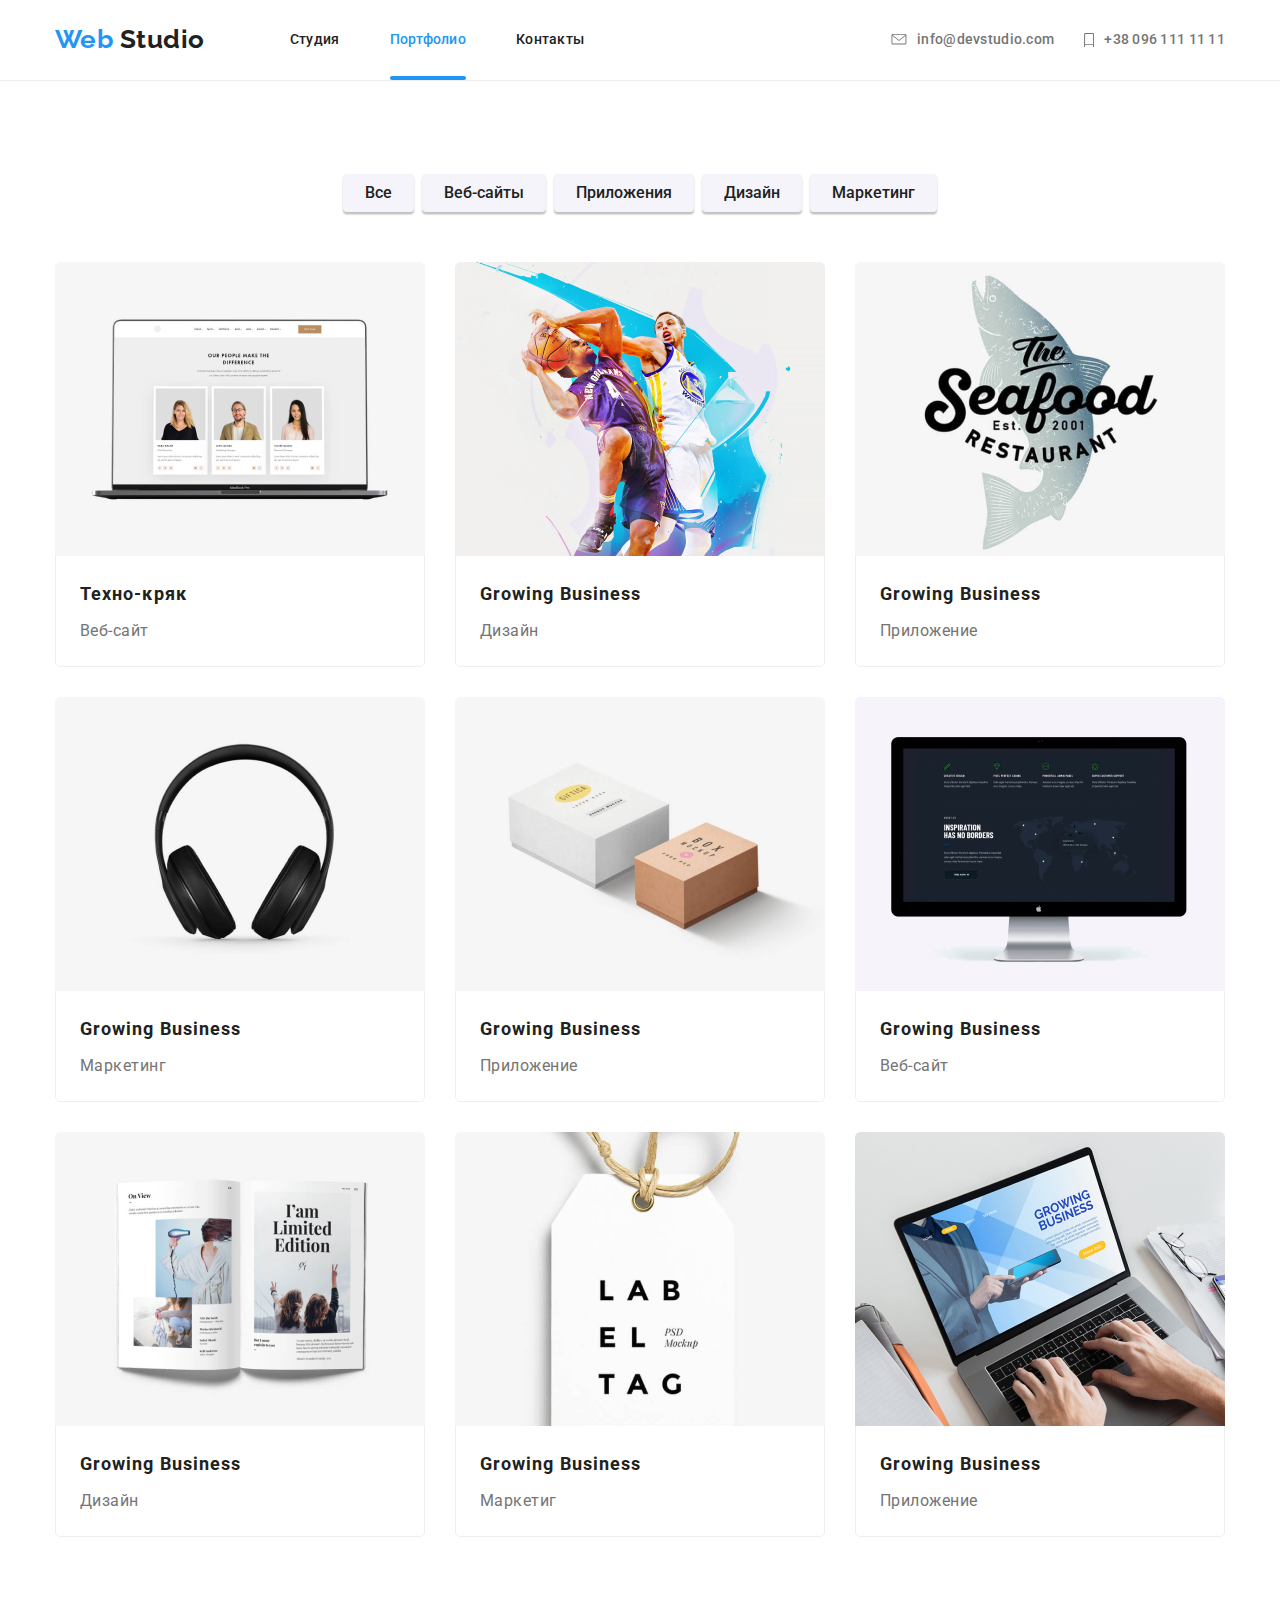
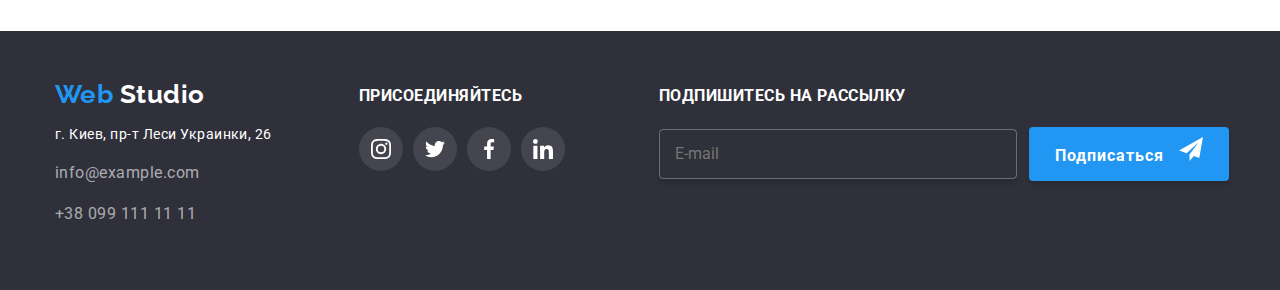
==== portfolio.html @ 9d183823 "добавляет файлы из 07" ====
<!DOCTYPE html>
<html lang="en">
  <head>
    <meta charset="UTF-8" />
    <meta name="viewport" content="width=device-width, initial-scale=1.0" />
    <title>Портфолио</title>
    <link
      href="https://fonts.googleapis.com/css2?family=Raleway:wght@700&family=Roboto:wght@400;500;700;900&display=swap"
      rel="stylesheet"
    />
    <link
      rel="stylesheet"
      href="https://cdnjs.cloudflare.com/ajax/libs/modern-normalize/0.6.0/modern-normalize.min.css"
    />
    <link rel="stylesheet" href="./css/main.min.css" />
  </head>

  <body>
    <!--шапка сайта-->
    <header class="page-header">
      <div class="header-container container">
        <nav class="nav-container">
          <a href="./index.html" lang="en" class="nav__logo link"
            >Web<span class="nav__studio"> Studio</span></a
          >
          <ul class="site-nav list">
            <li class="item">
              <a href="./index.html" class="link">Студия</a>
            </li>
            <li class="item">
              <a href="./portfolio.html" class="link current">Портфолио</a>
            </li>
            <li class="item"><a href="" class="link">Контакты</a></li>
          </ul>
        </nav>

        <address class="contact-info">
          <ul class="contacts-header list">
            <li class="item">
              <a
                href="mailto:info@devstudio.com"
                class="contacts-header__link link"
              >
                <svg class="icon-envelope">
                  <use href="./images/symbol-defs-2.svg#icon-envelope"></use>
                </svg>
                info@devstudio.com</a
              >
            </li>
            <li class="phone-item item">
              <a href="tel:+380961111111" class="contacts-header__link link">
                <svg class="icon-phone">
                  <use href="./images/symbol-defs-2.svg#icon-phone"></use>
                </svg>
                +38 096 111 11 11</a
              >
            </li>
          </ul>
        </address>
      </div>
    </header>

    <main>
      <section class="portfolio-section section">
        <!--Фильтр, не ссылкиб набор радиокнопок,для нас кнопки-->
        <div class="filter-container container">
          <ul class="filter list">
            <li class="item">
              <button type="button" class="filter__button">Все</button>
            </li>
            <li class="item">
              <button type="button" class="filter__button">Веб-сайты</button>
            </li>
            <li class="item">
              <button type="button" class="filter__button">Приложения</button>
            </li>
            <li class="item">
              <button type="button" class="filter__button">Дизайн</button>
            </li>
            <li class="item">
              <button type="button" class="filter__button">Маркетинг</button>
            </li>
          </ul>
        </div>

        <!--Наши работы, ховер переходы и анимации, абсолютное позиционирование-->
        <div class="galery-section section">
          <h1 class="visually-hidden">Наши работы</h1>
          <ul class="galery container list">
            <li class="examples item">
              <a href="" class="examples__link examples__link link">
                <div class="examples__header">
                  <img
                    src="./images/portfolio-images/portfolio-1.jpg"
                    alt="Техно-кряк"
                    width="370"
                    height="294"
                  />
                  <div class="overlay">
                    <p class="examples-description">
                      Технокряк это современная площадка распространения
                      коронавируса. Компании используют эту платформу для
                      цифрового шпионажа и атак на защищённые сервера
                      конкурентов.
                    </p>
                  </div>
                </div>
                <div class="card-bottom">
                  <h2 class="examples-name">Техно-кряк</h2>
                  <p class="examples-sort">Веб-сайт</p>
                </div>
              </a>
            </li>
            <li class="examples item">
              <a href="" class="examples__link link">
                <div class="examples__header">
                  <img
                    src="./images/portfolio-images/portfolio-2.jpg"
                    alt="Техно-кряк"
                    width="370"
                    height="294"
                  />
                  <div class="overlay">
                    <p class="examples-description">
                      Технокряк это современная площадка распространения
                      коронавируса. Компании используют эту платформу для
                      цифрового шпионажа и атак на защищённые сервера
                      конкурентов.
                    </p>
                  </div>
                </div>

                <div class="card-bottom">
                  <h2 class="examples-name">Growing Business</h2>
                  <p class="examples-sort">Дизайн</p>
                </div>
              </a>
            </li>
            <li class="examples item">
              <a href="" class="examples__link link">
                <div class="examples__header">
                  <img
                    src="./images/portfolio-images/portfolio-3.jpg"
                    alt="Техно-кряк"
                    width="370"
                    height="294"
                  />
                  <div class="overlay">
                    <p class="examples-description">
                      Технокряк это современная площадка распространения
                      коронавируса. Компании используют эту платформу для
                      цифрового шпионажа и атак на защищённые сервера
                      конкурентов.
                    </p>
                  </div>
                </div>

                <div class="card-bottom">
                  <h2 class="examples-name">Growing Business</h2>
                  <p class="examples-sort">Приложение</p>
                </div>
              </a>
            </li>
            <li class="examples item">
              <a href="" class="examples__link link">
                <div class="examples__header">
                  <img
                    src="./images/portfolio-images/portfolio-4.jpg"
                    alt="Техно-кряк"
                    width="370"
                    height="294"
                  />
                  <div class="overlay">
                    <p class="examples-description">
                      Технокряк это современная площадка распространения
                      коронавируса. Компании используют эту платформу для
                      цифрового шпионажа и атак на защищённые сервера
                      конкурентов.
                    </p>
                  </div>
                </div>

                <div class="card-bottom">
                  <h2 class="examples-name">Growing Business</h2>
                  <p class="examples-sort">Маркетинг</p>
                </div>
              </a>
            </li>
            <li class="examples item">
              <a href="" class="examples__link link">
                <div class="examples__header">
                  <img
                    src="./images/portfolio-images/portfolio-5.jpg"
                    alt="Техно-кряк"
                    width="370"
                    height="294"
                  />
                  <div class="overlay">
                    <p class="examples-description">
                      Технокряк это современная площадка распространения
                      коронавируса. Компании используют эту платформу для
                      цифрового шпионажа и атак на защищённые сервера
                      конкурентов.
                    </p>
                  </div>
                </div>

                <div class="card-bottom">
                  <h2 class="examples-name">Growing Business</h2>
                  <p class="examples-sort">Приложение</p>
                </div>
              </a>
            </li>
            <li class="examples item">
              <a href="" class="examples__link link">
                <div class="examples__header">
                  <img
                    src="./images/portfolio-images/portfolio-6.jpg"
                    alt="Техно-кряк"
                    width="370"
                    height="294"
                  />
                  <div class="overlay">
                    <p class="examples-description">
                      Технокряк это современная площадка распространения
                      коронавируса. Компании используют эту платформу для
                      цифрового шпионажа и атак на защищённые сервера
                      конкурентов.
                    </p>
                  </div>
                </div>

                <div class="card-bottom">
                  <h2 class="examples-name">Growing Business</h2>
                  <p class="examples-sort">Веб-сайт</p>
                </div>
              </a>
            </li>
            <li class="examples item">
              <a href="" class="examples__link link">
                <div class="examples__header">
                  <img
                    src="./images/portfolio-images/portfolio-7.jpg"
                    alt="Техно-кряк"
                    width="370"
                    height="294"
                  />
                  <div class="overlay">
                    <p class="examples-description">
                      Технокряк это современная площадка распространения
                      коронавируса. Компании используют эту платформу для
                      цифрового шпионажа и атак на защищённые сервера
                      конкурентов.
                    </p>
                  </div>
                </div>

                <div class="card-bottom">
                  <h2 class="examples-name">Growing Business</h2>
                  <p class="examples-sort">Дизайн</p>
                </div>
              </a>
            </li>
            <li class="examples item">
              <a href="" class="examples__link link">
                <div class="examples__header">
                  <img
                    src="./images/portfolio-images/portfolio-8.jpg"
                    alt="Техно-кряк"
                    width="370"
                    height="294"
                  />
                  <div class="overlay">
                    <p class="examples-description">
                      Технокряк это современная площадка распространения
                      коронавируса. Компании используют эту платформу для
                      цифрового шпионажа и атак на защищённые сервера
                      конкурентов.
                    </p>
                  </div>
                </div>

                <div class="card-bottom">
                  <h2 class="examples-name">Growing Business</h2>
                  <p class="examples-sort">Маркетиг</p>
                </div>
              </a>
            </li>
            <li class="examples item">
              <a href="" class="examples__link link">
                <div class="examples__header">
                  <img
                    src="./images/portfolio-images/portfolio-9.jpg"
                    alt="Техно-кряк"
                    width="370"
                    height="294"
                  />
                  <div class="overlay">
                    <p class="examples-description">
                      Технокряк это современная площадка распространения
                      коронавируса. Компании используют эту платформу для
                      цифрового шпионажа и атак на защищённые сервера
                      конкурентов.
                    </p>
                  </div>
                </div>

                <div class="card-bottom">
                  <h2 class="examples-name">Growing Business</h2>
                  <p class="examples-sort">Приложение</p>
                </div>
              </a>
            </li>
          </ul>
        </div>
      </section>
    </main>

    <footer class="footer-section section">
      <div class="footer-container container">
        <div class="footer-contacts">
          <a href="./index.html" lang="en" class="footer__logo link"
            >Web<span class="nav__studio--white"> Studio</span></a
          >
          <address class="contacts">
            <a
              href="https://www.google.com/maps/place/%D0%B1%D1%83%D0%BB.+%D0%9B%D0%B5%D1%81%D0%B8+%D0%A3%D0%BA%D1%80%D0%B0%D0%B8%D0%BD%D0%BA%D0%B8,+26,+%D0%9A%D0%B8%D0%B5%D0%B2,+02000/@50.4265807,30.5361971,17z/data=!3m1!4b1!4m5!3m4!1s0x40d4cf0e033ecbe9:0x57a4dffefec77da0!8m2!3d50.4265807!4d30.5383858"
              target="_blank"
              class="googlemaps link"
              >г. Киев, пр-т Леси Украинки, 26</a
            ><br />
            <a href="mailto:info@example.com" class="contacts__email link"
              >info@example.com</a
            ><br />
            <a href="tel:+380991111111" class="contacts__info link"
              >+38 099 111 11 11</a
            >
          </address>
        </div>
        <div class="join-container">
          <b class="join-text upper"> Присоединяйтесь</b>
          <ul class="social-media list">
            <li class="social-media__item">
              <a
                href=""
                aria-label="Ссылка на Instagram"
                class="social-media__link--dark link"
              >
                <svg class="social-media__logo social-media__logo--inverse">
                  <use href="./images/symbol-defs-2.svg#icon-instagram"></use>
                </svg>
              </a>
            </li>
            <li class="social-media__item">
              <a
                href=""
                aria-label="Ссылка на Twitter"
                class="social-media__link--dark link"
              >
                <svg class="social-media__logo social-media__logo--inverse">
                  <use href="./images/symbol-defs-2.svg#icon-twitter"></use>
                </svg>
              </a>
            </li>
            <li class="social-media__item">
              <a
                href=""
                aria-label="Ссылка на Facebook"
                class="social-media__link--dark link"
              >
                <svg class="social-media__logo social-media__logo--inverse">
                  <use href="./images/symbol-defs-2.svg#icon-facebook"></use>
                </svg>
              </a>
            </li>
            <li class="social-media__item">
              <a
                href=""
                aria-label="Ссылка на LinkedIn"
                class="social-media__link--dark link"
              >
                <svg class="social-media__logo social-media__logo--inverse">
                  <use href="./images/symbol-defs-2.svg#icon-linkedin"></use>
                </svg>
              </a>
            </li>
          </ul>
        </div>

        <form class="subscribe">
          <b class="subscribe__title upper">
            Подпишитесь на рассылку
          </b>
          <div class="subscribe__container">
            <label class="subscribe__label">
              <input
                type="email"
                name="mail"
                class="footer__input"
                placeholder="E-mail"
              />
            </label>
            <button type="submit" class="button">
              Подписаться
              <svg class="subscribe__icon">
                <use href="./images/symbol-defs-2.svg#icon-subscribe"></use>
              </svg>
            </button>
          </div>
        </form>
      </div>
    </footer>
  </body>
</html>
---- css/main.min.css ----
.list{margin-top:0;margin-right:0;margin-bottom:0;margin-left:0;padding:0;list-style:none}h1,h2,h3,h4,h5,h6,p{margin:0}.visually-hidden{position:absolute;width:1px;height:1px;margin:-1px;padding:0;overflow:hidden;border:0;clip:rect(0 0 0 0)}body{font-family:Roboto, sans-serif;color:#757575;background-color:#fff;letter-spacing:0.03em}html{-webkit-box-sizing:border-box;box-sizing:border-box}*,*::before,*::after{-webkit-box-sizing:inherit;box-sizing:inherit}.section{padding-top:94px;padding-bottom:94px}.container{display:-webkit-box;display:-ms-flexbox;display:flex;max-width:1200px;margin-left:auto;margin-right:auto;padding-left:15px;padding-right:15px}.link{text-decoration:none;color:#757575;fill:currentColor;-webkit-transition-duration:250ms;transition-duration:250ms;-webkit-transition-timing-function:cubic-bezier(0.4, 0, 0.2, 1);transition-timing-function:cubic-bezier(0.4, 0, 0.2, 1)}.link:hover,.link:focus{color:#2196f3}address{font-style:normal}.item{list-style:none}.title{font-weight:700;font-size:36px;line-height:1.17;text-align:center}img{display:block;width:100%;height:auto}h1,h2,h3,h4,h5,h6{color:#212121}.upper{text-transform:uppercase}.centered{text-align:center}.button{display:inline-block;text-align:center;width:200px;padding-top:10px;padding-right:auto;padding-bottom:10px;padding-left:auto;font-weight:700;font-size:16px;line-height:1.88;color:#fff;background-color:#2196f3;letter-spacing:0.06em;-webkit-box-shadow:0px 4px 4px rgba(0,0,0,0.15);box-shadow:0px 4px 4px rgba(0,0,0,0.15);border-radius:4px;border:none;cursor:pointer}.header-container{display:-webkit-box;display:-ms-flexbox;display:flex;-webkit-box-align:center;-ms-flex-align:center;align-items:center;-webkit-box-pack:center;-ms-flex-pack:center;justify-content:center}.nav-container{display:-webkit-box;display:-ms-flexbox;display:flex;-webkit-box-align:center;-ms-flex-align:center;align-items:center;-webkit-box-pack:center;-ms-flex-pack:center;justify-content:center}.site-nav{display:-webkit-box;display:-ms-flexbox;display:flex;-webkit-box-align:center;-ms-flex-align:center;align-items:center;-webkit-box-pack:center;-ms-flex-pack:center;justify-content:center}.site-nav .item+.item{margin-left:50px}.site-nav .link{display:block;padding-top:32px;padding-bottom:32px;font-weight:500;font-size:14px;line-height:1.14;letter-spacing:0.02em;color:#212121}.site-nav .link:hover,.site-nav .link:focus{color:#2196f3}.site-nav .link.current{color:#2196f3;position:relative}.site-nav .link.current::after{content:'';display:block;width:100%;height:4px;position:absolute;bottom:0;left:0;background-color:#2196f3;border-radius:2px}.contact-info{margin-left:auto;font-weight:500;font-size:14px;line-height:1.14;letter-spacing:0.02em;color:#757575}.contacts-header{display:-webkit-box;display:-ms-flexbox;display:flex}.contacts-header__link{display:-webkit-box;display:-ms-flexbox;display:flex;-webkit-box-align:center;-ms-flex-align:center;align-items:center;-webkit-box-pack:center;-ms-flex-pack:center;justify-content:center;color:#757575;fill:#757575;cursor:pointer}.contacts-header__link:hover,.contacts-header__link:focus{color:#2196f3;fill:#2196f3}.contacts-header .item+.item{margin-left:30px}.icon-envelope{margin-right:10px;fill:inherit;width:16px;height:11.2px}.icon-phone{margin-right:10px;fill:inherit;width:10px;height:14.94px}.nav__logo,.footer__logo{white-space:nowrap;margin-right:85px;color:#2196f3;font-family:Raleway, sans-serif;font-weight:700;font-size:26px;line-height:1.2}.footer__logo{display:block;margin-bottom:10px}.nav__studio{color:#212121}.nav__studio--white{color:#fff}.hero{position:relative;max-width:1600px;min-height:600px;margin-left:auto;margin-right:auto;text-align:center;padding-top:200px;background-size:cover;background-repeat:no-repeat;background-color:#2f303a;background-image:-webkit-gradient(linear, left top, right top, from(rgba(47,48,58,0.8)), to(rgba(47,48,58,0.8))),url("../images/index-images/header-image.jpg");background-image:linear-gradient(to right, rgba(47,48,58,0.8), rgba(47,48,58,0.8)),url("../images/index-images/header-image.jpg")}.hero-title{margin-bottom:30px;font-weight:900;font-size:44px;line-height:1.36;color:#fff;letter-spacing:0.06em}.hero .button{width:200px;height:50px;font-weight:700;font-size:16px;line-height:1.88;color:#fff;background-color:#2196f3;letter-spacing:0.06em;border:none;-webkit-box-shadow:0px 4px 4px rgba(0,0,0,0.15);box-shadow:0px 4px 4px rgba(0,0,0,0.15);border-radius:4px;cursor:pointer}.advantages{display:-webkit-box;display:-ms-flexbox;display:flex;margin-left:auto;margin-right:auto}.advantages .link{display:block;margin-bottom:30px}.advantages__title{margin-bottom:10px;font-weight:700;font-size:16px;line-height:1.88;letter-spacing:0.06em}.advantages__text{padding:0;margin:0;font-size:14px;line-height:2}.advantages__item{display:block;padding:0;max-width:270px}.advantages__item+.advantages__item{margin-left:30px}.advantages__rectangle{display:inline-block;padding:25px 100px;width:270px;height:120px;background:#f5f4fa;border-radius:4px}.advantages__rectangle .icon{width:70px;height:70px}.what-we-do{border-top:1px solid #ececec}.what-we-do-container{display:block}.what-we-do-container .title{margin-bottom:50px}.applications{display:-webkit-box;display:-ms-flexbox;display:flex}.applications .item+.item{margin-left:30px}.applications-type{padding-top:27px;padding-bottom:27px;width:100%;height:70px;position:absolute;bottom:0;left:0;font-size:14px;font-weight:700;line-height:1.14;text-align:center;color:#fff;background-color:rgba(47,48,58,0.8);border-radius:0px 0px 4px 4px}.applications-image{display:block;border-radius:none}.applications-card{position:relative}.applications-card.link{display:block}.team-section{background:#f5f4fa}.our-team-container{display:block}.our-team-container .title{margin-bottom:50px}.members{display:-webkit-box;display:-ms-flexbox;display:flex}.members-card{display:block;max-width:270px;padding-bottom:24px;background-color:#fff;-webkit-box-shadow:0px 2px 1px rgba(0,0,0,0.2),0px 1px 1px rgba(0,0,0,0.14),0px 1px 3px rgba(0,0,0,0.12);box-shadow:0px 2px 1px rgba(0,0,0,0.2),0px 1px 1px rgba(0,0,0,0.14),0px 1px 3px rgba(0,0,0,0.12);border-radius:4px}.members-card+.members-card{margin-left:30px}.members-picture{display:block;margin-bottom:30px}.members-name,.members-profession{font-size:16px;line-height:1.19}.members-name{font-weight:500;margin-bottom:10px}.members-profession{margin-top:0;margin-bottom:16px}.social-media{display:-webkit-box;display:-ms-flexbox;display:flex;-webkit-box-align:center;-ms-flex-align:center;align-items:center;-webkit-box-pack:center;-ms-flex-pack:center;justify-content:center;padding:0;margin:0}.social-media__item+.social-media__item{margin-left:10px}.social-media__link--light,.social-media__link--dark{display:block;width:44px;height:44px;padding:12px;border-radius:50%;fill:currentColor;cursor:pointer}.social-media__link--light:hover,.social-media__link--dark:hover,.social-media__link--light:focus,.social-media__link--dark:focus{fill:#fff;background-color:#2196f3}.social-media__link--light{fill:#afb1b8;background-color:#fff}.social-media__link--dark{fill:#fff;background-color:rgba(255,255,255,0.1)}.social-media__logo{fill:inherit;width:20px;height:20px}.social-media__logo--inverse{fill:inherit}.social-media__icon+.social-media__icon{margin-left:10px}.our-clients-container{display:block}.our-clients-title{text-align:center;margin-bottom:50px}.clients__list{display:-webkit-box;display:-ms-flexbox;display:flex;-webkit-box-align:center;-ms-flex-align:center;align-items:center;-webkit-box-pack:center;-ms-flex-pack:center;justify-content:center;cursor:pointer}.clients__link{display:-webkit-box;display:-ms-flexbox;display:flex;-webkit-box-align:center;-ms-flex-align:center;align-items:center;-webkit-box-pack:center;-ms-flex-pack:center;justify-content:center;width:170px;height:90px;border:1px solid #afb1b8;-webkit-box-sizing:border-box;box-sizing:border-box;border-radius:4px;fill:#afb1b8}.clients__link:hover{border:1px solid #2196f3;fill:#2196f3}.clients__item+.clients__item{margin-left:30px}.clients__logo{fill:inherit}.backdrop{position:fixed;display:-webkit-box;display:-ms-flexbox;display:flex;-webkit-box-align:center;-ms-flex-align:center;align-items:center;-webkit-box-pack:center;-ms-flex-pack:center;justify-content:center;top:0;left:0;width:100%;height:100%;background-color:rgba(0,0,0,0.2);-webkit-transition-duration:250ms;transition-duration:250ms;-webkit-transition-timing-function:cubic-bezier(0.4, 0, 0.2, 1);transition-timing-function:cubic-bezier(0.4, 0, 0.2, 1)}.backdrop.is-hidden{visibility:hidden;opacity:0;pointer-events:none}.form{position:absolute;display:block;padding:40px;width:528px;height:581px;visibility:visible;opacity:1;text-align:center;background-color:#fff}.form__title{display:block;max-width:100%;font-weight:700;font-size:20px;line-height:1.15;color:#212121;margin-bottom:30px}.form__field{display:-webkit-box;display:-ms-flexbox;display:flex;-webkit-box-align:center;-ms-flex-align:center;align-items:center;-webkit-box-pack:center;-ms-flex-pack:center;justify-content:center;position:relative;margin-right:auto;margin-left:auto;margin-bottom:28px;width:100%}.form__input{display:block;width:100%;height:40px;padding-left:42px;border:1px solid rgba(33,33,33,0.2);-webkit-box-sizing:border-box;box-sizing:border-box;border-radius:4px}.form__input:focus{border:1px solid #2196f3;outline:none}.form__icon{display:block;position:absolute;top:50%;left:18px;-webkit-transform:translateY(-50%);transform:translateY(-50%);width:18px;height:18px}.form__input:focus+.form__icon{fill:#2196f3}.form__label{display:block;position:absolute;height:16px;top:50%;-webkit-transform:translateY(-50%);transform:translateY(-50%);left:42px;-webkit-transition-duration:250ms;transition-duration:250ms;-webkit-transition-timing-function:cubic-bezier(0.4, 0, 0.2, 1);transition-timing-function:cubic-bezier(0.4, 0, 0.2, 1);line-height:1.14}.form__input:focus ~ .form__label,.form__input:not(:placeholder-shown) ~ .form__label{-webkit-transform:translateX(-24px) translateY(-250%);transform:translateX(-24px) translateY(-250%);color:#2196f3}.comment-textarea{position:relative;display:block;width:100%;padding:12px 16px;border:1px solid rgba(33,33,33,0.2);-webkit-box-sizing:border-box;box-sizing:border-box;border-radius:4px;resize:none}.comment-textarea:focus{border:1px solid #2196f3;outline:none}.comment__label{position:absolute;top:12px;left:16px}.comment-textarea:focus ~ .comment__label,.comment-textarea:not(:placeholder-shown) ~ .comment__label{-webkit-transform:translateY(-200%);transform:translateY(-200%);color:#2196f3}.policy-label{display:-webkit-box;display:-ms-flexbox;display:flex;-webkit-box-align:center;-ms-flex-align:center;align-items:center;-webkit-box-pack:center;-ms-flex-pack:center;justify-content:center;font-size:14px;line-height:2}.policy-checkbox{-webkit-appearance:none;-moz-appearance:none;appearance:none;position:absolute}.checkbox__icon{display:inline-block;width:15px;height:15px;margin-right:8px;border:1px solid #212121;background-color:#fff;background-position:center;background-repeat:no-repeat;background-size:auto;-webkit-transition-duration:250ms;transition-duration:250ms;-webkit-transition-timing-function:cubic-bezier(0.4, 0, 0.2, 1);transition-timing-function:cubic-bezier(0.4, 0, 0.2, 1)}.policy-checkbox:checked+.checkbox__icon{border-color:#2196f3;background-color:#2196f3;background-origin:border-box;background-size:contain;background-image:url(../images/index-images/check-1.svg)}.conditions-link{color:#2196f3}.form__close{display:block;position:absolute;background-image:url(../images/index-images/modal-close-opt.svg);background-repeat:no-repeat;background-position:center;background-color:#fff;border:none;-webkit-box-shadow:0px 2px 1px rgba(0,0,0,0.2),0px 1px 1px rgba(0,0,0,0.14),0px 1px 3px rgba(0,0,0,0.12);box-shadow:0px 2px 1px rgba(0,0,0,0.2),0px 1px 1px rgba(0,0,0,0.14),0px 1px 3px rgba(0,0,0,0.12);width:30px;height:30px;top:8px;right:8px;cursor:pointer;border-radius:50%}.portfolio-section{padding-top:93px;padding-bottom:0;border-top:1px solid #ececec}.filter-container{margin-bottom:50px}.filter{display:-webkit-box;display:-ms-flexbox;display:flex;margin-left:auto;margin-right:auto}.filter .item+.item{margin-left:8px}.filter__button{display:block;padding:6px 22px;font-weight:500;font-size:16px;line-height:1.63;color:#212121;background-color:#f5f4fa;-webkit-box-shadow:0px 2px 2px rgba(0,0,0,0.12),0px 1px 2px rgba(0,0,0,0.08),0px 3px 1px rgba(0,0,0,0.1);box-shadow:0px 2px 2px rgba(0,0,0,0.12),0px 1px 2px rgba(0,0,0,0.08),0px 3px 1px rgba(0,0,0,0.1);border-radius:4px;border:none;-webkit-transition-duration:250ms;transition-duration:250ms;-webkit-transition-timing-function:cubic-bezier(0.4, 0, 0.2, 1);transition-timing-function:cubic-bezier(0.4, 0, 0.2, 1);cursor:pointer}.filter__button:hover,.filter__button:focus{color:#fff;background-color:#2196f3}.galery-section{padding-top:0}.galery{-ms-flex-wrap:wrap;flex-wrap:wrap}.examples{display:block;width:calc(100%-60px / 3);margin-right:30px;margin-bottom:30px;overflow:hidden;-webkit-box-sizing:border-box;box-sizing:border-box;border-radius:5px}.examples__header{display:block;position:relative;overflow:hidden;width:370px;height:294px}.examples:nth-child(3n){margin-right:0}.examples:nth-last-child(-n+3){margin-bottom:0}.examples-name{margin-bottom:4px;font-weight:700;font-size:18px;line-height:2;letter-spacing:0.06em}.examples-sort{margin:0;font-size:16px;line-height:1.88;-webkit-transition-duration:0;transition-duration:0}.examples-description{font-size:18px;line-height:1.56;margin:0;color:#fff}.examples__link{display:block}.examples__link:hover{color:currentColor}.card-bottom{padding:20px 24px;margin:0;border-bottom:1px solid #eeeeee;border-right:1px solid #eeeeee;border-left:1px solid #eeeeee;border-bottom-right-radius:5px;border-bottom-left-radius:5px}.overlay{display:inline-block;content:'';position:absolute;opacity:0;width:100%;height:100%;top:0;right:0;-webkit-transition:-webkit-transform 250ms cubic-bezier(0.4, 0, 0.2, 1);transition:-webkit-transform 250ms cubic-bezier(0.4, 0, 0.2, 1);transition:transform 250ms cubic-bezier(0.4, 0, 0.2, 1);transition:transform 250ms cubic-bezier(0.4, 0, 0.2, 1), -webkit-transform 250ms cubic-bezier(0.4, 0, 0.2, 1);-webkit-transform:translateY(100%);transform:translateY(100%);padding:63px 24px;background-color:rgba(33,150,243,0.9)}.examples:hover .overlay{opacity:1;-webkit-transform:translateY(0);transform:translateY(0)}.footer-section{display:block;padding-top:0;padding-bottom:60px;margin-left:0;margin-right:0;color:#fff;background:#2f303a;padding-top:56px}.footer-container{display:-webkit-box;display:-ms-flexbox;display:flex;-webkit-box-pack:justify;-ms-flex-pack:justify;justify-content:space-between}.footer-contacts{margin-top:-8px;margin-right:69px}.googlemaps{display:inline-block;margin-bottom:9px;font-size:14px;line-height:2;color:#fff}.contacts__email{display:inline-block;font-weight:400;line-height:2;color:rgba(255,255,255,0.6);margin-bottom:9px}.contacts__info{display:inline-block;font-weight:400;line-height:2;color:rgba(255,255,255,0.6)}.contacts__email{margin-bottom:9px}.join-container{margin-right:94px}.join-text{display:block;margin-bottom:21px}.subscribe{max-width:570px}.subscribe__container{display:-webkit-box;display:-ms-flexbox;display:flex;-webkit-box-align:center;-ms-flex-align:center;align-items:center}.subscribe__title{display:block;margin-bottom:21px}.subscribe__label{display:inline-block;margin-right:12px}.subscribe__icon{margin-left:10px;fill:#fff;width:24px;height:24px}.footer__input{width:358px;height:50px;border:1px solid rgba(255,255,255,0.3);-webkit-box-sizing:border-box;box-sizing:border-box;-webkit-box-shadow:0px 4px 4px rgba(0,0,0,0.15);box-shadow:0px 4px 4px rgba(0,0,0,0.15);border-radius:4px;padding:15px;background-color:inherit}.footer__input:focus{outline:none;color:#fff}
/*# sourceMappingURL=main.min.css.map */
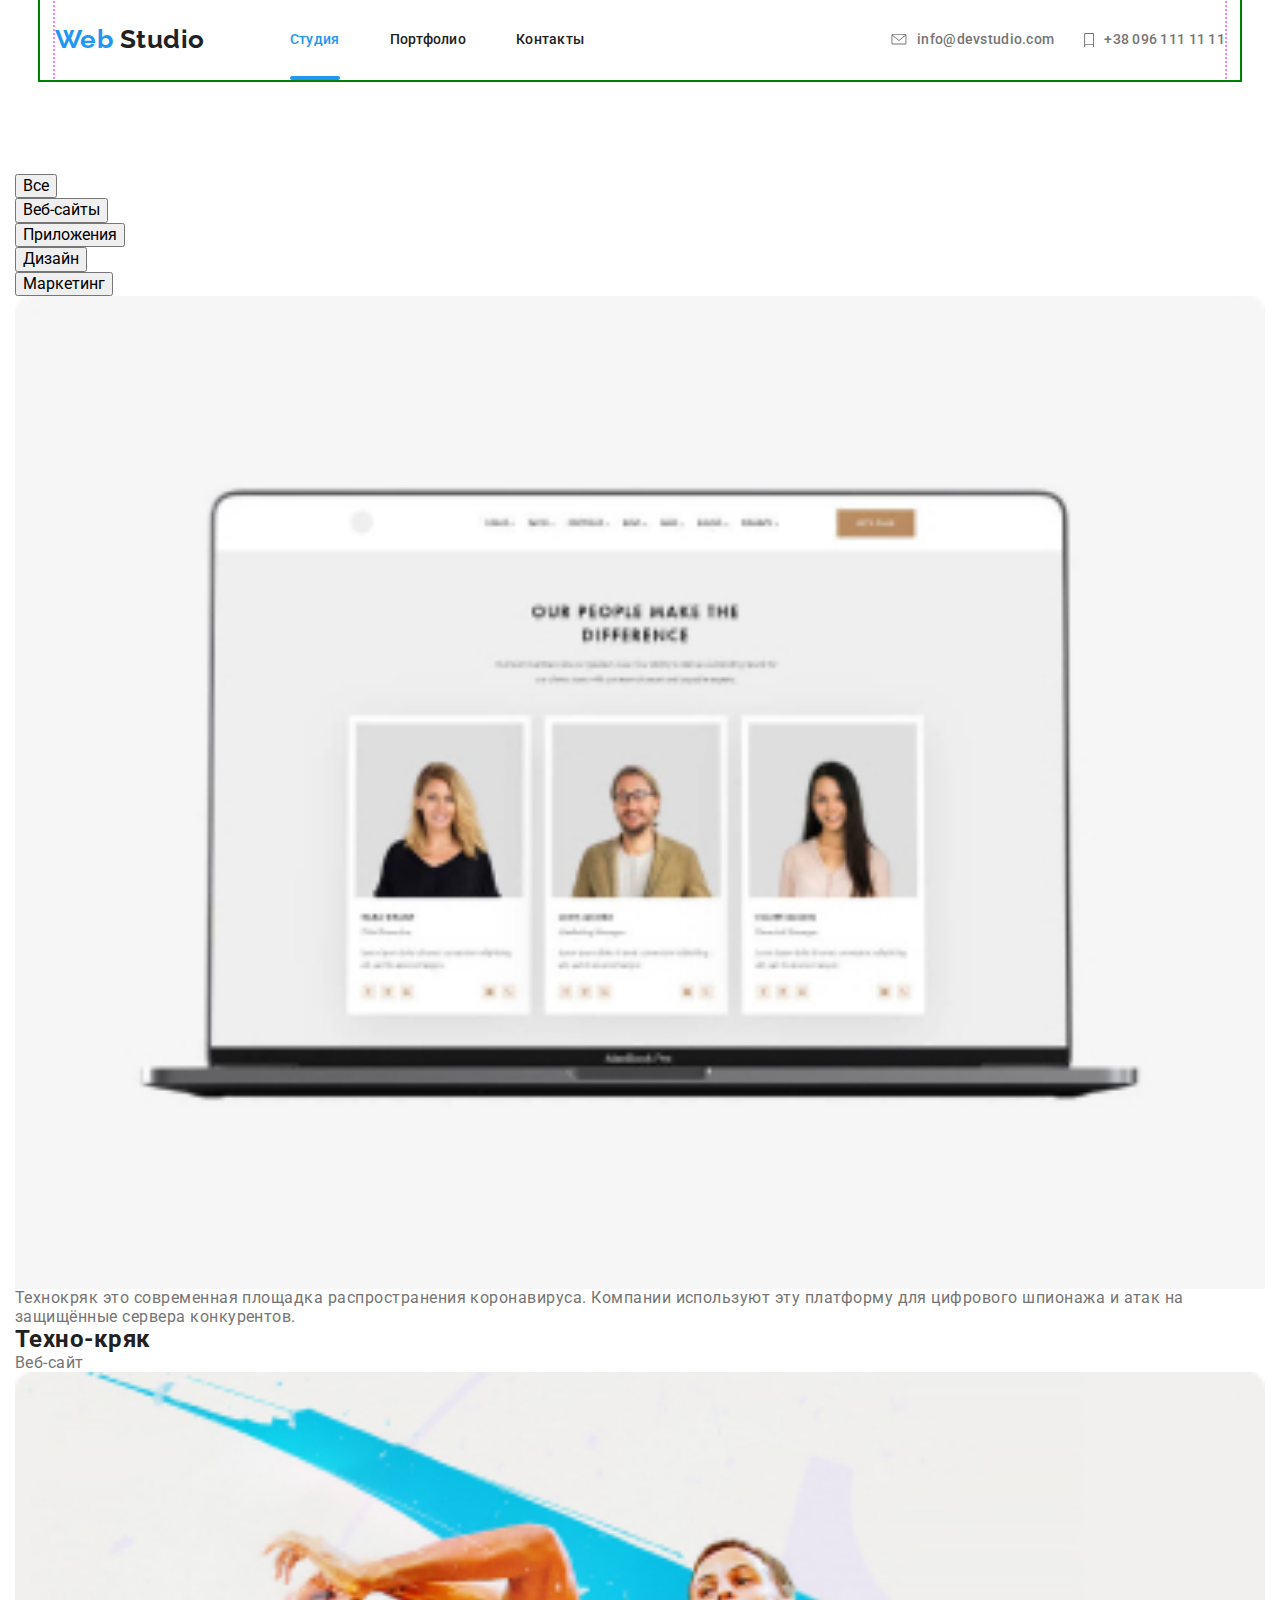
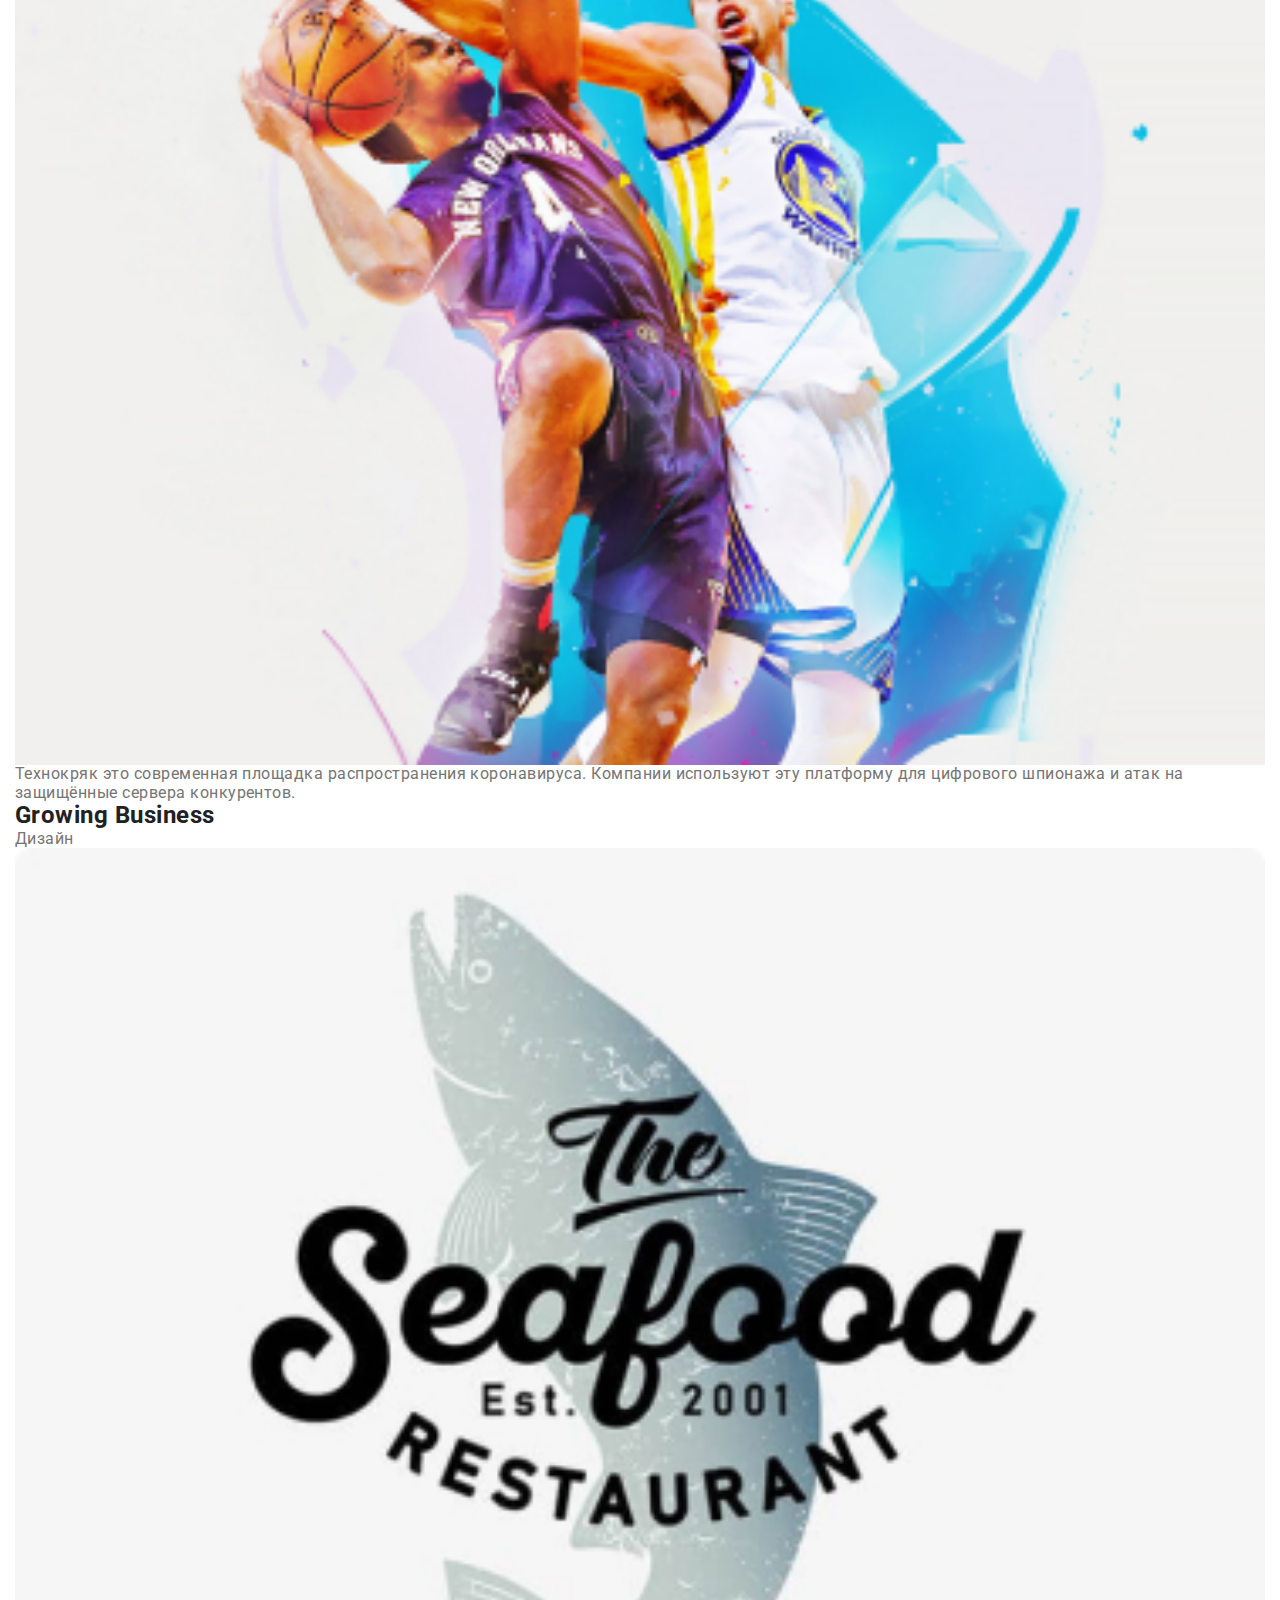
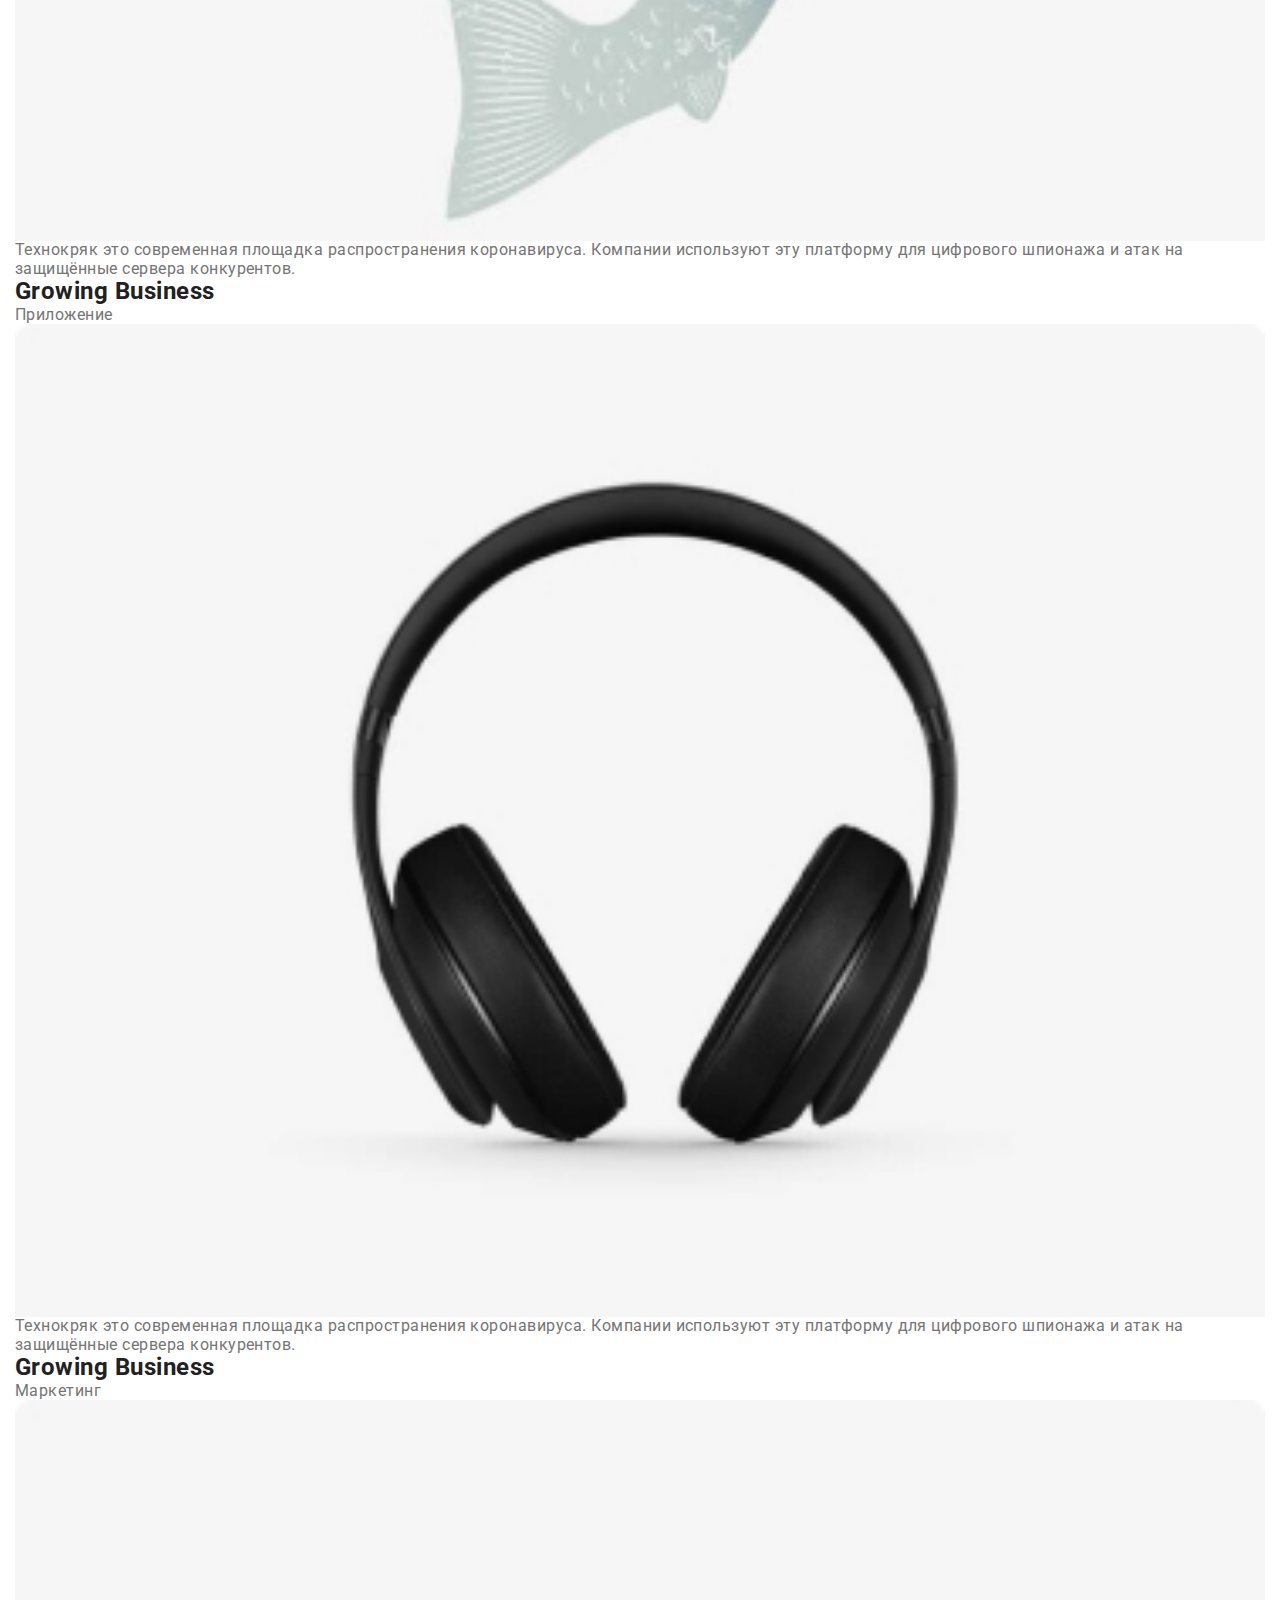
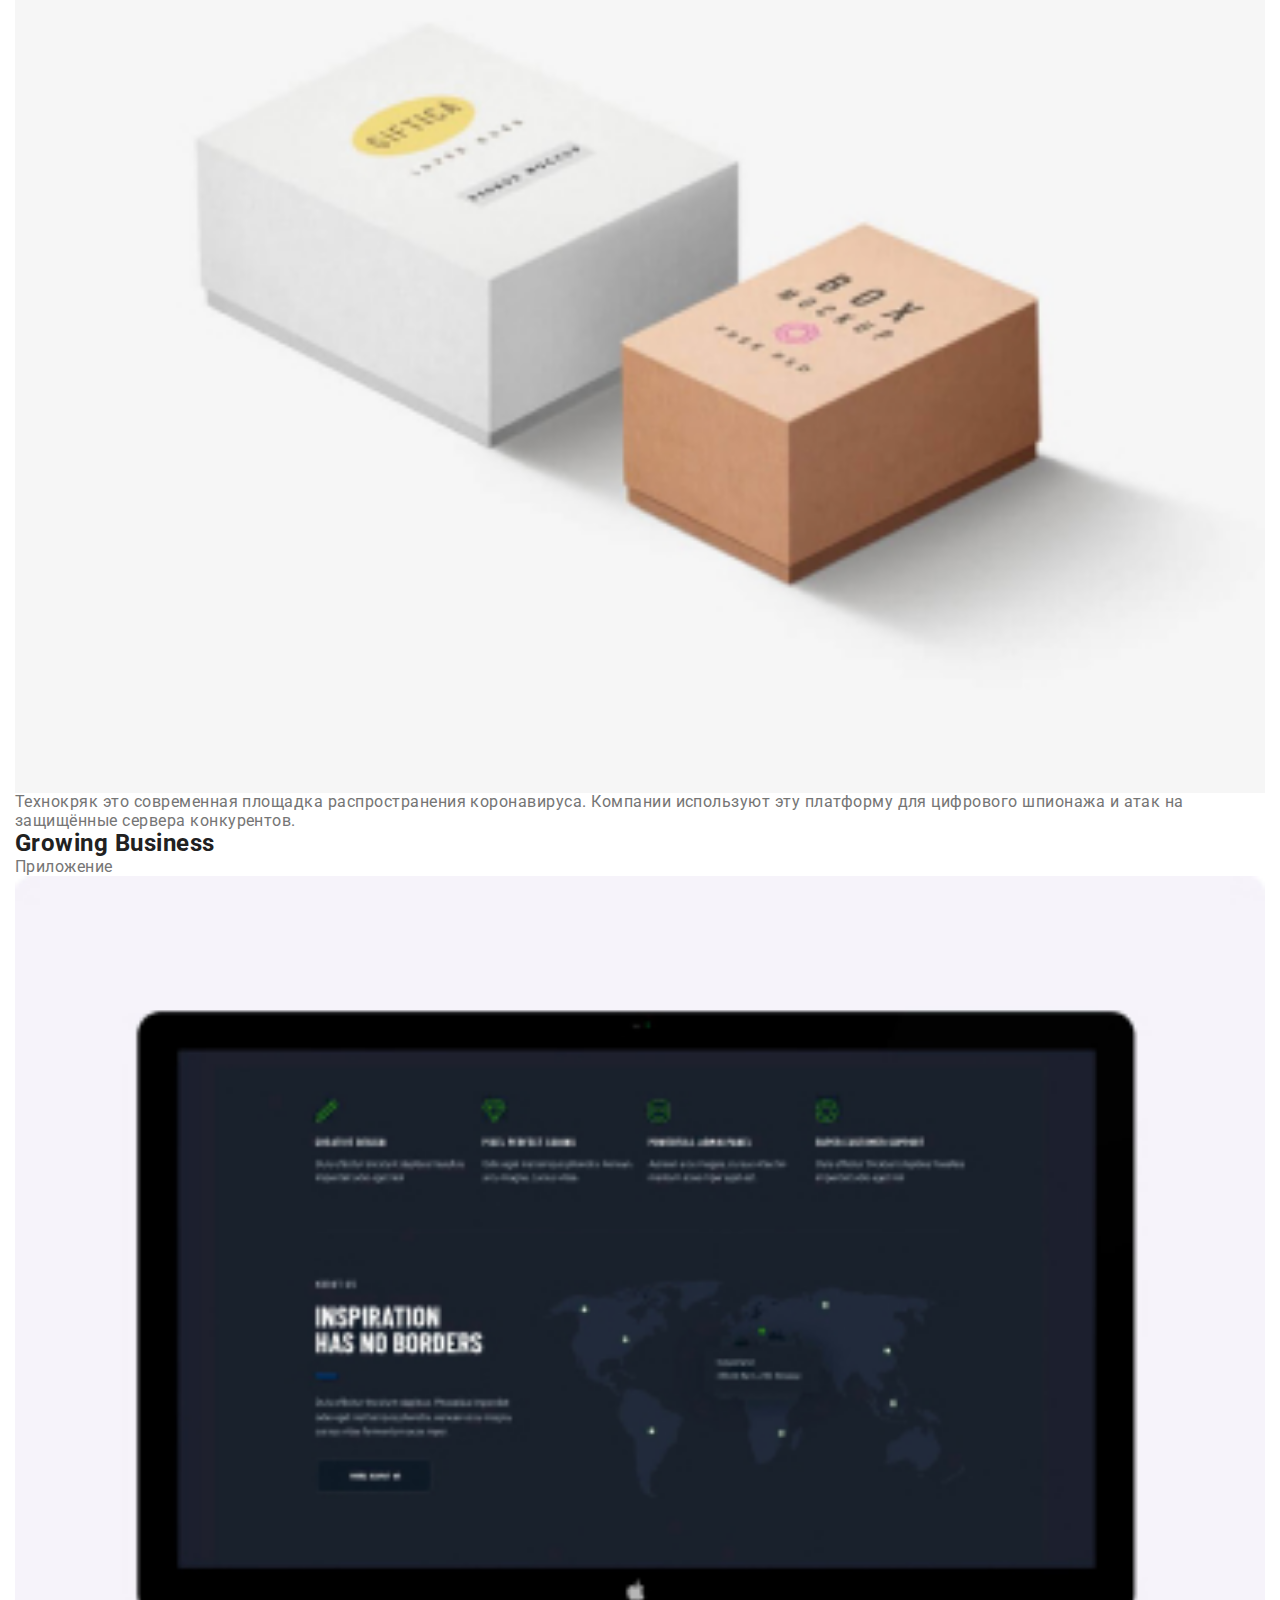
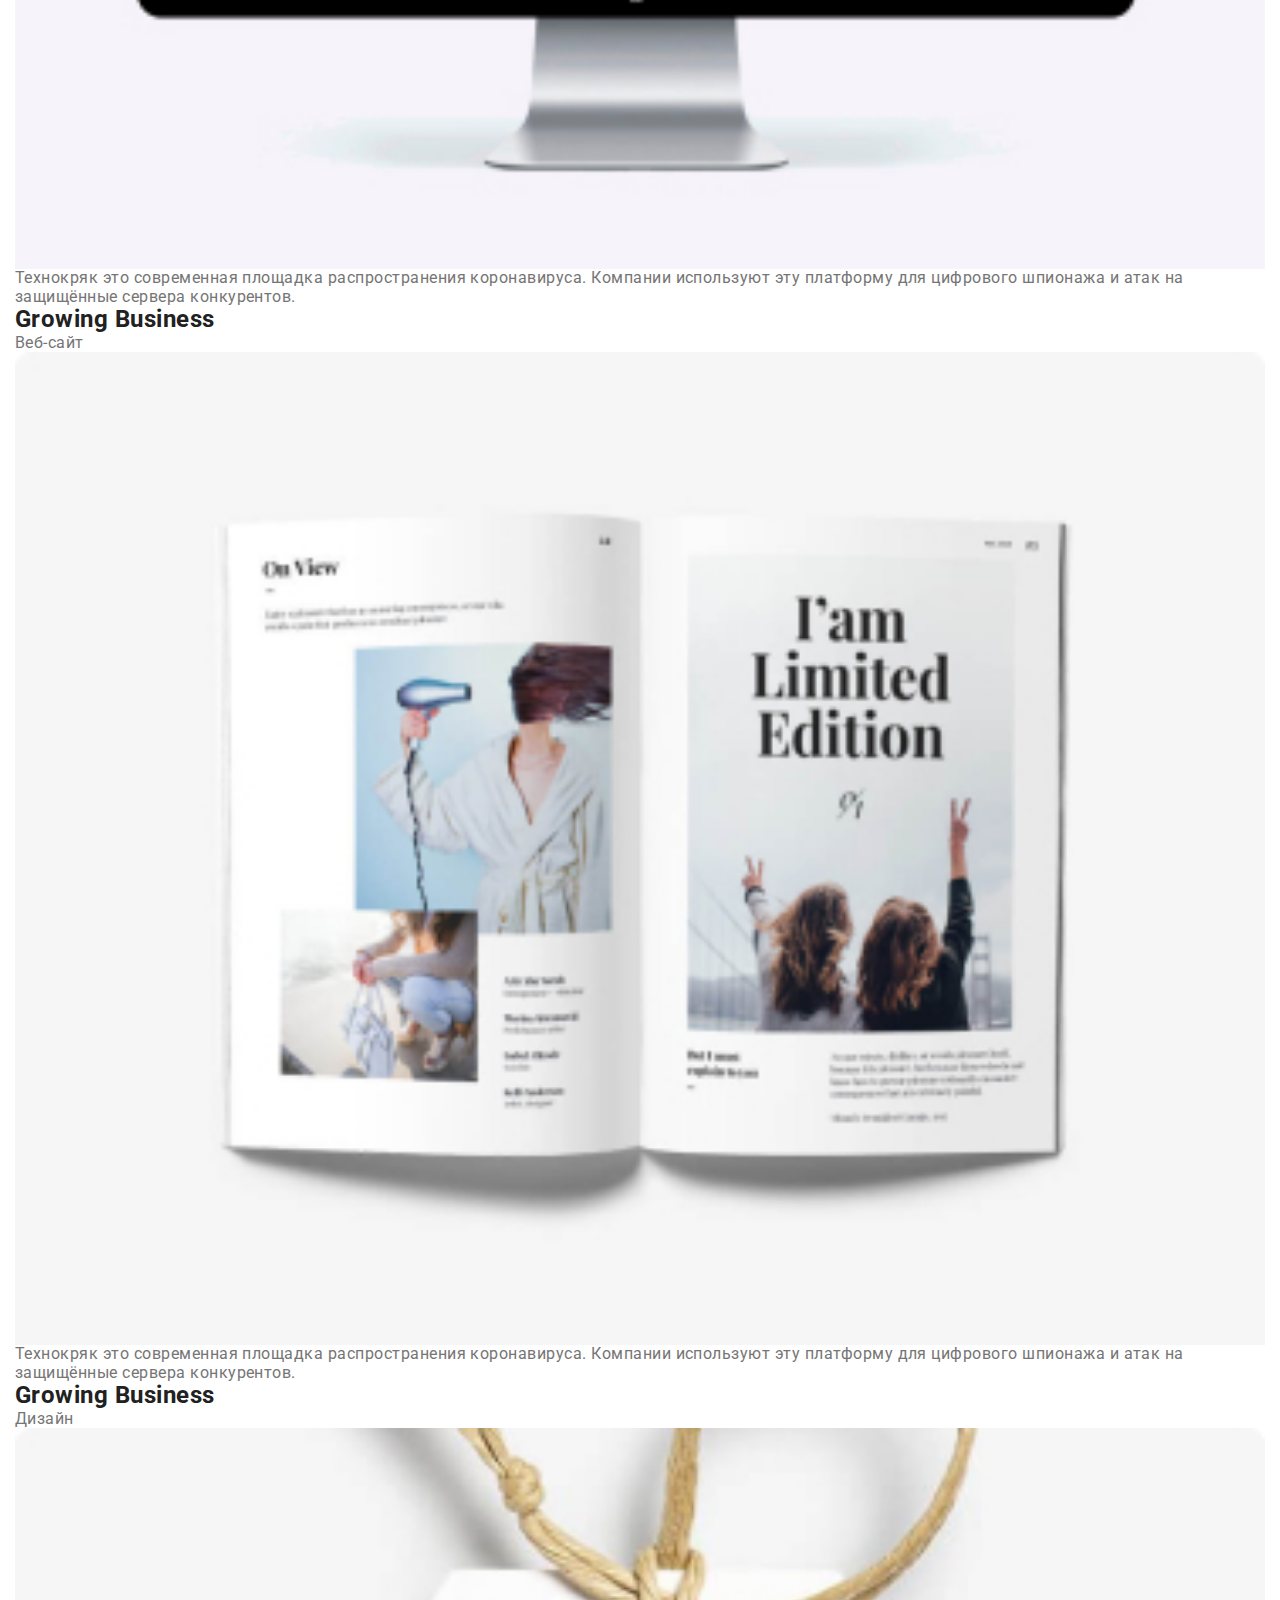
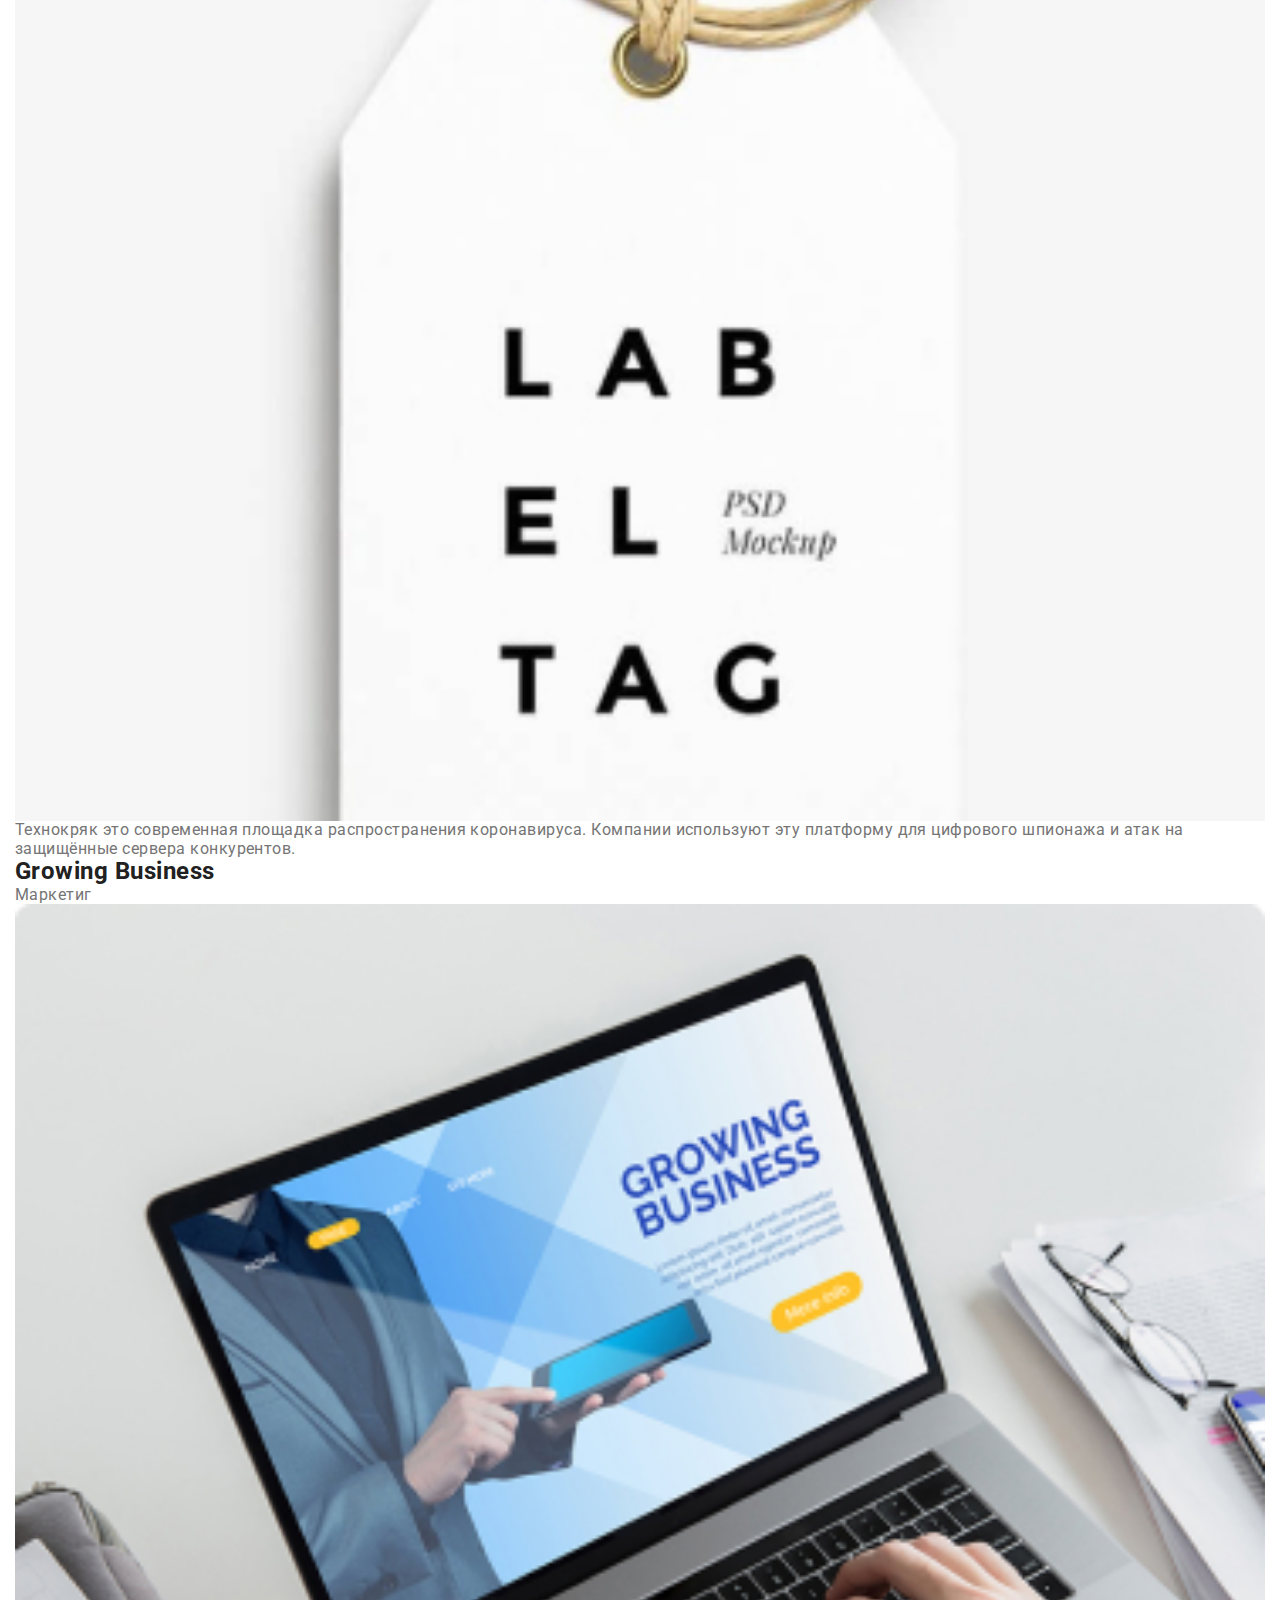
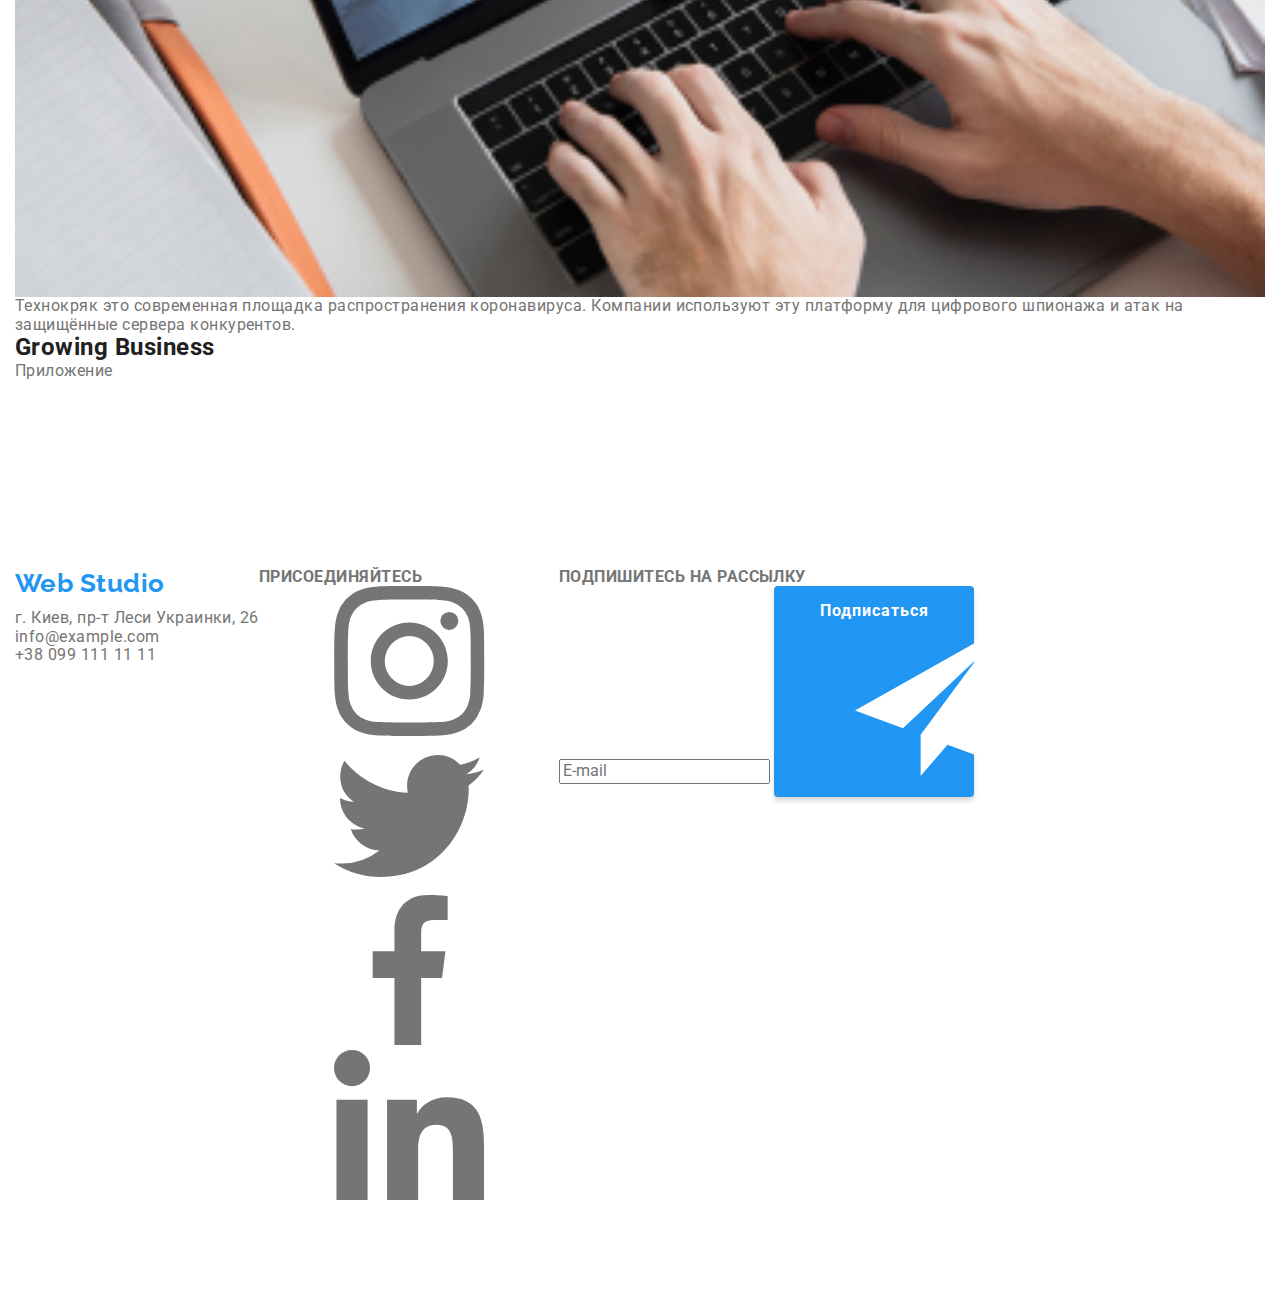
==== commit 1c83e9d2: "добавляет адаптивность хэдера" ====
--- a/portfolio.html
+++ b/portfolio.html
@@ -20,43 +20,81 @@
     <header class="page-header">
       <div class="header-container container">
         <nav class="nav-container">
-          <a href="./index.html" lang="en" class="nav__logo link"
-            >Web<span class="nav__studio"> Studio</span></a
+          <a href="./index.html" lang="en" class="company-logo link"
+            >Web<span class="company-logo__text"> Studio</span></a
           >
-          <ul class="site-nav list">
-            <li class="item">
-              <a href="./index.html" class="link">Студия</a>
-            </li>
-            <li class="item">
-              <a href="./portfolio.html" class="link current">Портфолио</a>
-            </li>
-            <li class="item"><a href="" class="link">Контакты</a></li>
-          </ul>
+            <button type="button" 
+            class="menu-button" 
+            aria-expanded="false"
+            aria-controls="menu-container"
+            data-menu-button>
+              <svg width="40" height="40"  aria-label="Переключатель мобильного меню">
+                <use class="icon-menu" href="./images/symbol-defs-2.svg#icon-menu"></use>
+                <use class="icon-cross" href="./images/symbol-defs-2.svg#icon-cross"></use>
+              </svg>
+            </button>
+            <div class="menu-container" id="menu-container" data-menu>
+              <ul class="site-nav list">
+                <li class="item">
+                  <a href="./index.html" class="link ">Студия</a>
+                </li>
+                <li class="item">
+                  <a href="./portfolio.html" class="link current">Портфолио</a>
+                </li>
+                <li class="item"><a href="" class="link">Контакты</a></li>
+              </ul>
+              <address class="contact-info">
+                <ul class="contacts-header list">
+                  <li class="item">
+                    <a href="mailto:info@devstudio.com" class="contacts-header__link link">
+                      <svg class="icon-envelope">
+                        <use href="./images/symbol-defs-2.svg#icon-envelope"></use>
+                      </svg>
+                      info@devstudio.com</a>
+                  </li>
+                  <li class="phone-item item">
+                    <a href="tel:+380961111111" class="contacts-header__link link">
+                      <svg class="icon-phone">
+                        <use href="./images/symbol-defs-2.svg#icon-phone"></use>
+                      </svg>
+                      +38 096 111 11 11</a>
+                  </li>
+                </ul>
+              </address>
+            </div>
+
+      
+              <ul class="site-nav reviews list">
+                <li class="item">
+                  <a href="./index.html" class="link current">Студия</a>
+                </li>
+                <li class="item">
+                  <a href="./portfolio.html" class="link">Портфолио</a>
+                </li>
+                <li class="item"><a href="" class="link">Контакты</a></li>
+              </ul>
+              <address class="contact-info reviews">
+                <ul class="contacts-header list">
+                  <li class="item">
+                    <a href="mailto:info@devstudio.com" class="contacts-header__link link">
+                      <svg class="icon-envelope">
+                        <use href="./images/symbol-defs-2.svg#icon-envelope"></use>
+                      </svg>
+                      info@devstudio.com</a>
+                  </li>
+                  <li class="phone-item item">
+                    <a href="tel:+380961111111" class="contacts-header__link link">
+                      <svg class="icon-phone">
+                        <use href="./images/symbol-defs-2.svg#icon-phone"></use>
+                      </svg>
+                      +38 096 111 11 11</a>
+                  </li>
+                </ul>
+              </address>
+            </div>
         </nav>
-
-        <address class="contact-info">
-          <ul class="contacts-header list">
-            <li class="item">
-              <a
-                href="mailto:info@devstudio.com"
-                class="contacts-header__link link"
-              >
-                <svg class="icon-envelope">
-                  <use href="./images/symbol-defs-2.svg#icon-envelope"></use>
-                </svg>
-                info@devstudio.com</a
-              >
-            </li>
-            <li class="phone-item item">
-              <a href="tel:+380961111111" class="contacts-header__link link">
-                <svg class="icon-phone">
-                  <use href="./images/symbol-defs-2.svg#icon-phone"></use>
-                </svg>
-                +38 096 111 11 11</a
-              >
-            </li>
-          </ul>
-        </address>
+          
+
       </div>
     </header>
 
@@ -84,11 +122,11 @@
         </div>
 
         <!--Наши работы, ховер переходы и анимации, абсолютное позиционирование-->
-        <div class="galery-section section">
+        <div class="galery-section">
           <h1 class="visually-hidden">Наши работы</h1>
           <ul class="galery container list">
             <li class="examples item">
-              <a href="" class="examples__link examples__link link">
+              <a href="" class="examples__link link">
                 <div class="examples__header">
                   <img
                     src="./images/portfolio-images/portfolio-1.jpg"
@@ -96,18 +134,18 @@
                     width="370"
                     height="294"
                   />
-                  <div class="overlay">
-                    <p class="examples-description">
-                      Технокряк это современная площадка распространения
-                      коронавируса. Компании используют эту платформу для
-                      цифрового шпионажа и атак на защищённые сервера
-                      конкурентов.
-                    </p>
-                  </div>
-                </div>
-                <div class="card-bottom">
-                  <h2 class="examples-name">Техно-кряк</h2>
-                  <p class="examples-sort">Веб-сайт</p>
+                  <div class="examples__overlay">
+                    <p class="examples__description">
+                      Технокряк это современная площадка распространения
+                      коронавируса. Компании используют эту платформу для
+                      цифрового шпионажа и атак на защищённые сервера
+                      конкурентов.
+                    </p>
+                  </div>
+                </div>
+                <div class="card-bottom">
+                  <h2 class="examples__name">Техно-кряк</h2>
+                  <p class="examples__sort">Веб-сайт</p>
                 </div>
               </a>
             </li>
@@ -120,19 +158,19 @@
                     width="370"
                     height="294"
                   />
-                  <div class="overlay">
-                    <p class="examples-description">
-                      Технокряк это современная площадка распространения
-                      коронавируса. Компании используют эту платформу для
-                      цифрового шпионажа и атак на защищённые сервера
-                      конкурентов.
-                    </p>
-                  </div>
-                </div>
-
-                <div class="card-bottom">
-                  <h2 class="examples-name">Growing Business</h2>
-                  <p class="examples-sort">Дизайн</p>
+                  <div class="examples__overlay">
+                    <p class="examples__description">
+                      Технокряк это современная площадка распространения
+                      коронавируса. Компании используют эту платформу для
+                      цифрового шпионажа и атак на защищённые сервера
+                      конкурентов.
+                    </p>
+                  </div>
+                </div>
+
+                <div class="card-bottom">
+                  <h2 class="examples__name">Growing Business</h2>
+                  <p class="examples__sort">Дизайн</p>
                 </div>
               </a>
             </li>
@@ -145,19 +183,19 @@
                     width="370"
                     height="294"
                   />
-                  <div class="overlay">
-                    <p class="examples-description">
-                      Технокряк это современная площадка распространения
-                      коронавируса. Компании используют эту платформу для
-                      цифрового шпионажа и атак на защищённые сервера
-                      конкурентов.
-                    </p>
-                  </div>
-                </div>
-
-                <div class="card-bottom">
-                  <h2 class="examples-name">Growing Business</h2>
-                  <p class="examples-sort">Приложение</p>
+                  <div class="examples__overlay">
+                    <p class="examples__description">
+                      Технокряк это современная площадка распространения
+                      коронавируса. Компании используют эту платформу для
+                      цифрового шпионажа и атак на защищённые сервера
+                      конкурентов.
+                    </p>
+                  </div>
+                </div>
+
+                <div class="card-bottom">
+                  <h2 class="examples__name">Growing Business</h2>
+                  <p class="examples__sort">Приложение</p>
                 </div>
               </a>
             </li>
@@ -170,19 +208,19 @@
                     width="370"
                     height="294"
                   />
-                  <div class="overlay">
-                    <p class="examples-description">
-                      Технокряк это современная площадка распространения
-                      коронавируса. Компании используют эту платформу для
-                      цифрового шпионажа и атак на защищённые сервера
-                      конкурентов.
-                    </p>
-                  </div>
-                </div>
-
-                <div class="card-bottom">
-                  <h2 class="examples-name">Growing Business</h2>
-                  <p class="examples-sort">Маркетинг</p>
+                  <div class="examples__overlay">
+                    <p class="examples__description">
+                      Технокряк это современная площадка распространения
+                      коронавируса. Компании используют эту платформу для
+                      цифрового шпионажа и атак на защищённые сервера
+                      конкурентов.
+                    </p>
+                  </div>
+                </div>
+
+                <div class="card-bottom">
+                  <h2 class="examples__name">Growing Business</h2>
+                  <p class="examples__sort">Маркетинг</p>
                 </div>
               </a>
             </li>
@@ -195,19 +233,19 @@
                     width="370"
                     height="294"
                   />
-                  <div class="overlay">
-                    <p class="examples-description">
-                      Технокряк это современная площадка распространения
-                      коронавируса. Компании используют эту платформу для
-                      цифрового шпионажа и атак на защищённые сервера
-                      конкурентов.
-                    </p>
-                  </div>
-                </div>
-
-                <div class="card-bottom">
-                  <h2 class="examples-name">Growing Business</h2>
-                  <p class="examples-sort">Приложение</p>
+                  <div class="examples__overlay">
+                    <p class="examples__description">
+                      Технокряк это современная площадка распространения
+                      коронавируса. Компании используют эту платформу для
+                      цифрового шпионажа и атак на защищённые сервера
+                      конкурентов.
+                    </p>
+                  </div>
+                </div>
+
+                <div class="card-bottom">
+                  <h2 class="examples__name">Growing Business</h2>
+                  <p class="examples__sort">Приложение</p>
                 </div>
               </a>
             </li>
@@ -220,19 +258,19 @@
                     width="370"
                     height="294"
                   />
-                  <div class="overlay">
-                    <p class="examples-description">
-                      Технокряк это современная площадка распространения
-                      коронавируса. Компании используют эту платформу для
-                      цифрового шпионажа и атак на защищённые сервера
-                      конкурентов.
-                    </p>
-                  </div>
-                </div>
-
-                <div class="card-bottom">
-                  <h2 class="examples-name">Growing Business</h2>
-                  <p class="examples-sort">Веб-сайт</p>
+                  <div class="examples__overlay">
+                    <p class="examples__description">
+                      Технокряк это современная площадка распространения
+                      коронавируса. Компании используют эту платформу для
+                      цифрового шпионажа и атак на защищённые сервера
+                      конкурентов.
+                    </p>
+                  </div>
+                </div>
+
+                <div class="card-bottom">
+                  <h2 class="examples__name">Growing Business</h2>
+                  <p class="examples__sort">Веб-сайт</p>
                 </div>
               </a>
             </li>
@@ -245,19 +283,19 @@
                     width="370"
                     height="294"
                   />
-                  <div class="overlay">
-                    <p class="examples-description">
-                      Технокряк это современная площадка распространения
-                      коронавируса. Компании используют эту платформу для
-                      цифрового шпионажа и атак на защищённые сервера
-                      конкурентов.
-                    </p>
-                  </div>
-                </div>
-
-                <div class="card-bottom">
-                  <h2 class="examples-name">Growing Business</h2>
-                  <p class="examples-sort">Дизайн</p>
+                  <div class="examples__overlay">
+                    <p class="examples__description">
+                      Технокряк это современная площадка распространения
+                      коронавируса. Компании используют эту платформу для
+                      цифрового шпионажа и атак на защищённые сервера
+                      конкурентов.
+                    </p>
+                  </div>
+                </div>
+
+                <div class="card-bottom">
+                  <h2 class="examples__name">Growing Business</h2>
+                  <p class="examples__sort">Дизайн</p>
                 </div>
               </a>
             </li>
@@ -270,19 +308,19 @@
                     width="370"
                     height="294"
                   />
-                  <div class="overlay">
-                    <p class="examples-description">
-                      Технокряк это современная площадка распространения
-                      коронавируса. Компании используют эту платформу для
-                      цифрового шпионажа и атак на защищённые сервера
-                      конкурентов.
-                    </p>
-                  </div>
-                </div>
-
-                <div class="card-bottom">
-                  <h2 class="examples-name">Growing Business</h2>
-                  <p class="examples-sort">Маркетиг</p>
+                  <div class="examples__overlay">
+                    <p class="examples__description">
+                      Технокряк это современная площадка распространения
+                      коронавируса. Компании используют эту платформу для
+                      цифрового шпионажа и атак на защищённые сервера
+                      конкурентов.
+                    </p>
+                  </div>
+                </div>
+
+                <div class="card-bottom">
+                  <h2 class="examples__name">Growing Business</h2>
+                  <p class="examples__sort">Маркетиг</p>
                 </div>
               </a>
             </li>
@@ -295,19 +333,19 @@
                     width="370"
                     height="294"
                   />
-                  <div class="overlay">
-                    <p class="examples-description">
-                      Технокряк это современная площадка распространения
-                      коронавируса. Компании используют эту платформу для
-                      цифрового шпионажа и атак на защищённые сервера
-                      конкурентов.
-                    </p>
-                  </div>
-                </div>
-
-                <div class="card-bottom">
-                  <h2 class="examples-name">Growing Business</h2>
-                  <p class="examples-sort">Приложение</p>
+                  <div class="examples__overlay">
+                    <p class="examples__description">
+                      Технокряк это современная площадка распространения
+                      коронавируса. Компании используют эту платформу для
+                      цифрового шпионажа и атак на защищённые сервера
+                      конкурентов.
+                    </p>
+                  </div>
+                </div>
+
+                <div class="card-bottom">
+                  <h2 class="examples__name">Growing Business</h2>
+                  <p class="examples__sort">Приложение</p>
                 </div>
               </a>
             </li>
@@ -410,5 +448,6 @@
         </form>
       </div>
     </footer>
+    <script src="./js/menu.js"></script>
   </body>
 </html>
--- a/css/main.min.css
+++ b/css/main.min.css
@@ -1,2 +1,2 @@
-.list{margin-top:0;margin-right:0;margin-bottom:0;margin-left:0;padding:0;list-style:none}h1,h2,h3,h4,h5,h6,p{margin:0}.visually-hidden{position:absolute;width:1px;height:1px;margin:-1px;padding:0;overflow:hidden;border:0;clip:rect(0 0 0 0)}body{font-family:Roboto, sans-serif;color:#757575;background-color:#fff;letter-spacing:0.03em}html{-webkit-box-sizing:border-box;box-sizing:border-box}*,*::before,*::after{-webkit-box-sizing:inherit;box-sizing:inherit}.section{padding-top:94px;padding-bottom:94px}.container{display:-webkit-box;display:-ms-flexbox;display:flex;max-width:1200px;margin-left:auto;margin-right:auto;padding-left:15px;padding-right:15px}.link{text-decoration:none;color:#757575;fill:currentColor;-webkit-transition-duration:250ms;transition-duration:250ms;-webkit-transition-timing-function:cubic-bezier(0.4, 0, 0.2, 1);transition-timing-function:cubic-bezier(0.4, 0, 0.2, 1)}.link:hover,.link:focus{color:#2196f3}address{font-style:normal}.item{list-style:none}.title{font-weight:700;font-size:36px;line-height:1.17;text-align:center}img{display:block;width:100%;height:auto}h1,h2,h3,h4,h5,h6{color:#212121}.upper{text-transform:uppercase}.centered{text-align:center}.button{display:inline-block;text-align:center;width:200px;padding-top:10px;padding-right:auto;padding-bottom:10px;padding-left:auto;font-weight:700;font-size:16px;line-height:1.88;color:#fff;background-color:#2196f3;letter-spacing:0.06em;-webkit-box-shadow:0px 4px 4px rgba(0,0,0,0.15);box-shadow:0px 4px 4px rgba(0,0,0,0.15);border-radius:4px;border:none;cursor:pointer}.header-container{display:-webkit-box;display:-ms-flexbox;display:flex;-webkit-box-align:center;-ms-flex-align:center;align-items:center;-webkit-box-pack:center;-ms-flex-pack:center;justify-content:center}.nav-container{display:-webkit-box;display:-ms-flexbox;display:flex;-webkit-box-align:center;-ms-flex-align:center;align-items:center;-webkit-box-pack:center;-ms-flex-pack:center;justify-content:center}.site-nav{display:-webkit-box;display:-ms-flexbox;display:flex;-webkit-box-align:center;-ms-flex-align:center;align-items:center;-webkit-box-pack:center;-ms-flex-pack:center;justify-content:center}.site-nav .item+.item{margin-left:50px}.site-nav .link{display:block;padding-top:32px;padding-bottom:32px;font-weight:500;font-size:14px;line-height:1.14;letter-spacing:0.02em;color:#212121}.site-nav .link:hover,.site-nav .link:focus{color:#2196f3}.site-nav .link.current{color:#2196f3;position:relative}.site-nav .link.current::after{content:'';display:block;width:100%;height:4px;position:absolute;bottom:0;left:0;background-color:#2196f3;border-radius:2px}.contact-info{margin-left:auto;font-weight:500;font-size:14px;line-height:1.14;letter-spacing:0.02em;color:#757575}.contacts-header{display:-webkit-box;display:-ms-flexbox;display:flex}.contacts-header__link{display:-webkit-box;display:-ms-flexbox;display:flex;-webkit-box-align:center;-ms-flex-align:center;align-items:center;-webkit-box-pack:center;-ms-flex-pack:center;justify-content:center;color:#757575;fill:#757575;cursor:pointer}.contacts-header__link:hover,.contacts-header__link:focus{color:#2196f3;fill:#2196f3}.contacts-header .item+.item{margin-left:30px}.icon-envelope{margin-right:10px;fill:inherit;width:16px;height:11.2px}.icon-phone{margin-right:10px;fill:inherit;width:10px;height:14.94px}.nav__logo,.footer__logo{white-space:nowrap;margin-right:85px;color:#2196f3;font-family:Raleway, sans-serif;font-weight:700;font-size:26px;line-height:1.2}.footer__logo{display:block;margin-bottom:10px}.nav__studio{color:#212121}.nav__studio--white{color:#fff}.hero{position:relative;max-width:1600px;min-height:600px;margin-left:auto;margin-right:auto;text-align:center;padding-top:200px;background-size:cover;background-repeat:no-repeat;background-color:#2f303a;background-image:-webkit-gradient(linear, left top, right top, from(rgba(47,48,58,0.8)), to(rgba(47,48,58,0.8))),url("../images/index-images/header-image.jpg");background-image:linear-gradient(to right, rgba(47,48,58,0.8), rgba(47,48,58,0.8)),url("../images/index-images/header-image.jpg")}.hero-title{margin-bottom:30px;font-weight:900;font-size:44px;line-height:1.36;color:#fff;letter-spacing:0.06em}.hero .button{width:200px;height:50px;font-weight:700;font-size:16px;line-height:1.88;color:#fff;background-color:#2196f3;letter-spacing:0.06em;border:none;-webkit-box-shadow:0px 4px 4px rgba(0,0,0,0.15);box-shadow:0px 4px 4px rgba(0,0,0,0.15);border-radius:4px;cursor:pointer}.advantages{display:-webkit-box;display:-ms-flexbox;display:flex;margin-left:auto;margin-right:auto}.advantages .link{display:block;margin-bottom:30px}.advantages__title{margin-bottom:10px;font-weight:700;font-size:16px;line-height:1.88;letter-spacing:0.06em}.advantages__text{padding:0;margin:0;font-size:14px;line-height:2}.advantages__item{display:block;padding:0;max-width:270px}.advantages__item+.advantages__item{margin-left:30px}.advantages__rectangle{display:inline-block;padding:25px 100px;width:270px;height:120px;background:#f5f4fa;border-radius:4px}.advantages__rectangle .icon{width:70px;height:70px}.what-we-do{border-top:1px solid #ececec}.what-we-do-container{display:block}.what-we-do-container .title{margin-bottom:50px}.applications{display:-webkit-box;display:-ms-flexbox;display:flex}.applications .item+.item{margin-left:30px}.applications-type{padding-top:27px;padding-bottom:27px;width:100%;height:70px;position:absolute;bottom:0;left:0;font-size:14px;font-weight:700;line-height:1.14;text-align:center;color:#fff;background-color:rgba(47,48,58,0.8);border-radius:0px 0px 4px 4px}.applications-image{display:block;border-radius:none}.applications-card{position:relative}.applications-card.link{display:block}.team-section{background:#f5f4fa}.our-team-container{display:block}.our-team-container .title{margin-bottom:50px}.members{display:-webkit-box;display:-ms-flexbox;display:flex}.members-card{display:block;max-width:270px;padding-bottom:24px;background-color:#fff;-webkit-box-shadow:0px 2px 1px rgba(0,0,0,0.2),0px 1px 1px rgba(0,0,0,0.14),0px 1px 3px rgba(0,0,0,0.12);box-shadow:0px 2px 1px rgba(0,0,0,0.2),0px 1px 1px rgba(0,0,0,0.14),0px 1px 3px rgba(0,0,0,0.12);border-radius:4px}.members-card+.members-card{margin-left:30px}.members-picture{display:block;margin-bottom:30px}.members-name,.members-profession{font-size:16px;line-height:1.19}.members-name{font-weight:500;margin-bottom:10px}.members-profession{margin-top:0;margin-bottom:16px}.social-media{display:-webkit-box;display:-ms-flexbox;display:flex;-webkit-box-align:center;-ms-flex-align:center;align-items:center;-webkit-box-pack:center;-ms-flex-pack:center;justify-content:center;padding:0;margin:0}.social-media__item+.social-media__item{margin-left:10px}.social-media__link--light,.social-media__link--dark{display:block;width:44px;height:44px;padding:12px;border-radius:50%;fill:currentColor;cursor:pointer}.social-media__link--light:hover,.social-media__link--dark:hover,.social-media__link--light:focus,.social-media__link--dark:focus{fill:#fff;background-color:#2196f3}.social-media__link--light{fill:#afb1b8;background-color:#fff}.social-media__link--dark{fill:#fff;background-color:rgba(255,255,255,0.1)}.social-media__logo{fill:inherit;width:20px;height:20px}.social-media__logo--inverse{fill:inherit}.social-media__icon+.social-media__icon{margin-left:10px}.our-clients-container{display:block}.our-clients-title{text-align:center;margin-bottom:50px}.clients__list{display:-webkit-box;display:-ms-flexbox;display:flex;-webkit-box-align:center;-ms-flex-align:center;align-items:center;-webkit-box-pack:center;-ms-flex-pack:center;justify-content:center;cursor:pointer}.clients__link{display:-webkit-box;display:-ms-flexbox;display:flex;-webkit-box-align:center;-ms-flex-align:center;align-items:center;-webkit-box-pack:center;-ms-flex-pack:center;justify-content:center;width:170px;height:90px;border:1px solid #afb1b8;-webkit-box-sizing:border-box;box-sizing:border-box;border-radius:4px;fill:#afb1b8}.clients__link:hover{border:1px solid #2196f3;fill:#2196f3}.clients__item+.clients__item{margin-left:30px}.clients__logo{fill:inherit}.backdrop{position:fixed;display:-webkit-box;display:-ms-flexbox;display:flex;-webkit-box-align:center;-ms-flex-align:center;align-items:center;-webkit-box-pack:center;-ms-flex-pack:center;justify-content:center;top:0;left:0;width:100%;height:100%;background-color:rgba(0,0,0,0.2);-webkit-transition-duration:250ms;transition-duration:250ms;-webkit-transition-timing-function:cubic-bezier(0.4, 0, 0.2, 1);transition-timing-function:cubic-bezier(0.4, 0, 0.2, 1)}.backdrop.is-hidden{visibility:hidden;opacity:0;pointer-events:none}.form{position:absolute;display:block;padding:40px;width:528px;height:581px;visibility:visible;opacity:1;text-align:center;background-color:#fff}.form__title{display:block;max-width:100%;font-weight:700;font-size:20px;line-height:1.15;color:#212121;margin-bottom:30px}.form__field{display:-webkit-box;display:-ms-flexbox;display:flex;-webkit-box-align:center;-ms-flex-align:center;align-items:center;-webkit-box-pack:center;-ms-flex-pack:center;justify-content:center;position:relative;margin-right:auto;margin-left:auto;margin-bottom:28px;width:100%}.form__input{display:block;width:100%;height:40px;padding-left:42px;border:1px solid rgba(33,33,33,0.2);-webkit-box-sizing:border-box;box-sizing:border-box;border-radius:4px}.form__input:focus{border:1px solid #2196f3;outline:none}.form__icon{display:block;position:absolute;top:50%;left:18px;-webkit-transform:translateY(-50%);transform:translateY(-50%);width:18px;height:18px}.form__input:focus+.form__icon{fill:#2196f3}.form__label{display:block;position:absolute;height:16px;top:50%;-webkit-transform:translateY(-50%);transform:translateY(-50%);left:42px;-webkit-transition-duration:250ms;transition-duration:250ms;-webkit-transition-timing-function:cubic-bezier(0.4, 0, 0.2, 1);transition-timing-function:cubic-bezier(0.4, 0, 0.2, 1);line-height:1.14}.form__input:focus ~ .form__label,.form__input:not(:placeholder-shown) ~ .form__label{-webkit-transform:translateX(-24px) translateY(-250%);transform:translateX(-24px) translateY(-250%);color:#2196f3}.comment-textarea{position:relative;display:block;width:100%;padding:12px 16px;border:1px solid rgba(33,33,33,0.2);-webkit-box-sizing:border-box;box-sizing:border-box;border-radius:4px;resize:none}.comment-textarea:focus{border:1px solid #2196f3;outline:none}.comment__label{position:absolute;top:12px;left:16px}.comment-textarea:focus ~ .comment__label,.comment-textarea:not(:placeholder-shown) ~ .comment__label{-webkit-transform:translateY(-200%);transform:translateY(-200%);color:#2196f3}.policy-label{display:-webkit-box;display:-ms-flexbox;display:flex;-webkit-box-align:center;-ms-flex-align:center;align-items:center;-webkit-box-pack:center;-ms-flex-pack:center;justify-content:center;font-size:14px;line-height:2}.policy-checkbox{-webkit-appearance:none;-moz-appearance:none;appearance:none;position:absolute}.checkbox__icon{display:inline-block;width:15px;height:15px;margin-right:8px;border:1px solid #212121;background-color:#fff;background-position:center;background-repeat:no-repeat;background-size:auto;-webkit-transition-duration:250ms;transition-duration:250ms;-webkit-transition-timing-function:cubic-bezier(0.4, 0, 0.2, 1);transition-timing-function:cubic-bezier(0.4, 0, 0.2, 1)}.policy-checkbox:checked+.checkbox__icon{border-color:#2196f3;background-color:#2196f3;background-origin:border-box;background-size:contain;background-image:url(../images/index-images/check-1.svg)}.conditions-link{color:#2196f3}.form__close{display:block;position:absolute;background-image:url(../images/index-images/modal-close-opt.svg);background-repeat:no-repeat;background-position:center;background-color:#fff;border:none;-webkit-box-shadow:0px 2px 1px rgba(0,0,0,0.2),0px 1px 1px rgba(0,0,0,0.14),0px 1px 3px rgba(0,0,0,0.12);box-shadow:0px 2px 1px rgba(0,0,0,0.2),0px 1px 1px rgba(0,0,0,0.14),0px 1px 3px rgba(0,0,0,0.12);width:30px;height:30px;top:8px;right:8px;cursor:pointer;border-radius:50%}.portfolio-section{padding-top:93px;padding-bottom:0;border-top:1px solid #ececec}.filter-container{margin-bottom:50px}.filter{display:-webkit-box;display:-ms-flexbox;display:flex;margin-left:auto;margin-right:auto}.filter .item+.item{margin-left:8px}.filter__button{display:block;padding:6px 22px;font-weight:500;font-size:16px;line-height:1.63;color:#212121;background-color:#f5f4fa;-webkit-box-shadow:0px 2px 2px rgba(0,0,0,0.12),0px 1px 2px rgba(0,0,0,0.08),0px 3px 1px rgba(0,0,0,0.1);box-shadow:0px 2px 2px rgba(0,0,0,0.12),0px 1px 2px rgba(0,0,0,0.08),0px 3px 1px rgba(0,0,0,0.1);border-radius:4px;border:none;-webkit-transition-duration:250ms;transition-duration:250ms;-webkit-transition-timing-function:cubic-bezier(0.4, 0, 0.2, 1);transition-timing-function:cubic-bezier(0.4, 0, 0.2, 1);cursor:pointer}.filter__button:hover,.filter__button:focus{color:#fff;background-color:#2196f3}.galery-section{padding-top:0}.galery{-ms-flex-wrap:wrap;flex-wrap:wrap}.examples{display:block;width:calc(100%-60px / 3);margin-right:30px;margin-bottom:30px;overflow:hidden;-webkit-box-sizing:border-box;box-sizing:border-box;border-radius:5px}.examples__header{display:block;position:relative;overflow:hidden;width:370px;height:294px}.examples:nth-child(3n){margin-right:0}.examples:nth-last-child(-n+3){margin-bottom:0}.examples-name{margin-bottom:4px;font-weight:700;font-size:18px;line-height:2;letter-spacing:0.06em}.examples-sort{margin:0;font-size:16px;line-height:1.88;-webkit-transition-duration:0;transition-duration:0}.examples-description{font-size:18px;line-height:1.56;margin:0;color:#fff}.examples__link{display:block}.examples__link:hover{color:currentColor}.card-bottom{padding:20px 24px;margin:0;border-bottom:1px solid #eeeeee;border-right:1px solid #eeeeee;border-left:1px solid #eeeeee;border-bottom-right-radius:5px;border-bottom-left-radius:5px}.overlay{display:inline-block;content:'';position:absolute;opacity:0;width:100%;height:100%;top:0;right:0;-webkit-transition:-webkit-transform 250ms cubic-bezier(0.4, 0, 0.2, 1);transition:-webkit-transform 250ms cubic-bezier(0.4, 0, 0.2, 1);transition:transform 250ms cubic-bezier(0.4, 0, 0.2, 1);transition:transform 250ms cubic-bezier(0.4, 0, 0.2, 1), -webkit-transform 250ms cubic-bezier(0.4, 0, 0.2, 1);-webkit-transform:translateY(100%);transform:translateY(100%);padding:63px 24px;background-color:rgba(33,150,243,0.9)}.examples:hover .overlay{opacity:1;-webkit-transform:translateY(0);transform:translateY(0)}.footer-section{display:block;padding-top:0;padding-bottom:60px;margin-left:0;margin-right:0;color:#fff;background:#2f303a;padding-top:56px}.footer-container{display:-webkit-box;display:-ms-flexbox;display:flex;-webkit-box-pack:justify;-ms-flex-pack:justify;justify-content:space-between}.footer-contacts{margin-top:-8px;margin-right:69px}.googlemaps{display:inline-block;margin-bottom:9px;font-size:14px;line-height:2;color:#fff}.contacts__email{display:inline-block;font-weight:400;line-height:2;color:rgba(255,255,255,0.6);margin-bottom:9px}.contacts__info{display:inline-block;font-weight:400;line-height:2;color:rgba(255,255,255,0.6)}.contacts__email{margin-bottom:9px}.join-container{margin-right:94px}.join-text{display:block;margin-bottom:21px}.subscribe{max-width:570px}.subscribe__container{display:-webkit-box;display:-ms-flexbox;display:flex;-webkit-box-align:center;-ms-flex-align:center;align-items:center}.subscribe__title{display:block;margin-bottom:21px}.subscribe__label{display:inline-block;margin-right:12px}.subscribe__icon{margin-left:10px;fill:#fff;width:24px;height:24px}.footer__input{width:358px;height:50px;border:1px solid rgba(255,255,255,0.3);-webkit-box-sizing:border-box;box-sizing:border-box;-webkit-box-shadow:0px 4px 4px rgba(0,0,0,0.15);box-shadow:0px 4px 4px rgba(0,0,0,0.15);border-radius:4px;padding:15px;background-color:inherit}.footer__input:focus{outline:none;color:#fff}
+.visually-hidden{position:absolute;width:1px;height:1px;margin:-1px;padding:0;overflow:hidden;border:0;clip:rect(0 0 0 0)}.list{margin-top:0;margin-right:0;margin-bottom:0;margin-left:0;padding:0;list-style:none}.item{list-style:none}address{font-style:normal}h1,h2,h3,h4,h5,h6,p{margin:0}body{font-family:Roboto, sans-serif;color:#757575;background-color:#fff;letter-spacing:0.03em}html{-webkit-box-sizing:border-box;box-sizing:border-box}*,*::before,*::after{-webkit-box-sizing:inherit;box-sizing:inherit}@media screen and (min-width: 1024px){.section{padding-top:94px;padding-bottom:94px}}.container{margin-left:auto;margin-right:auto;padding-left:15px;padding-right:15px}@media screen and (min-width: 768px){.container{display:-webkit-box;display:-ms-flexbox;display:flex}}.link{text-decoration:none;color:#757575;fill:currentColor;-webkit-transition-duration:250ms;transition-duration:250ms;-webkit-transition-timing-function:cubic-bezier(0.4, 0, 0.2, 1);transition-timing-function:cubic-bezier(0.4, 0, 0.2, 1)}.link:hover,.link:focus{color:#2196f3}.title{font-weight:700;font-size:36px;line-height:1.17;text-align:center}img{display:block;width:100%;height:auto}h1,h2,h3,h4,h5,h6{color:#212121}.upper{text-transform:uppercase}.centered{text-align:center}.button{display:inline-block;text-align:center;width:200px;padding-top:10px;padding-right:auto;padding-bottom:10px;padding-left:auto;font-weight:700;font-size:16px;line-height:1.88;color:#fff;background-color:#2196f3;letter-spacing:0.06em;-webkit-box-shadow:0px 4px 4px rgba(0,0,0,0.15);box-shadow:0px 4px 4px rgba(0,0,0,0.15);border-radius:4px;border:none;cursor:pointer}.page-header{margin-left:auto;margin-right:auto}.header-container{position:relative;outline:2px solid green;margin-left:auto;margin-right:auto;max-width:1200px}@media screen and (max-width: 1024px){.header-container{display:-webkit-box;display:-ms-flexbox;display:flex;-webkit-box-align:center;-ms-flex-align:center;align-items:center;-webkit-box-pack:center;-ms-flex-pack:center;justify-content:center}}.nav-container{display:-webkit-box;display:-ms-flexbox;display:flex;-webkit-box-pack:justify;-ms-flex-pack:justify;justify-content:space-between;-webkit-box-align:center;-ms-flex-align:center;align-items:center;min-height:60px;outline:2px dotted violet;width:100%}@media screen and (min-width: 1024px){.nav-container{display:-webkit-box;display:-ms-flexbox;display:flex;-webkit-box-align:center;-ms-flex-align:center;align-items:center;-webkit-box-pack:center;-ms-flex-pack:center;justify-content:center;height:80px}}@media screen and (min-width: 768px){.site-nav{display:-webkit-box;display:-ms-flexbox;display:flex;-webkit-box-align:center;-ms-flex-align:center;align-items:center;-webkit-box-pack:center;-ms-flex-pack:center;justify-content:center}}.site-nav .link{display:inline-block;margin-bottom:40px;font-weight:500;font-size:18px;line-height:1.17;text-align:center;letter-spacing:0.02em;color:#212121}.site-nav .link:hover,.site-nav .link:focus{color:#2196f3}.site-nav .link.current{color:#2196f3;position:relative}.site-nav .link.current::after{content:'';display:block;width:100%;height:4px;position:absolute;bottom:-8px;margin-top:8px;background-color:#2196f3;border-radius:2px}@media screen and (min-width: 768px){.site-nav .link{margin-top:0;margin-bottom:0;padding-top:32px;padding-bottom:32px;bottom:0;left:0;font-size:14px;line-height:1.14}.site-nav .link.current::after{content:'';display:block;width:100%;height:4px;position:absolute;bottom:0;left:0;background-color:#2196f3;border-radius:2px}}@media screen and (min-width: 768px){.site-nav>.item+.item{margin-left:20px}}@media screen and (min-width: 768px) and (min-width: 1024px){.site-nav>.item+.item{margin-left:50px}}.contact-info{font-weight:500;font-size:18px;line-height:1.17;letter-spacing:0.02em;color:#757575}@media screen and (min-width: 768px){.contact-info{font-size:14px;line-height:1.14;margin-left:auto}}.contacts-header{display:block}@media screen and (min-width: 768px){.contacts-header{padding-top:21px;padding-bottom:21px;margin-left:auto}}@media screen and (min-width: 768px) and (min-width: 1024px){.contacts-header{display:-webkit-box;display:-ms-flexbox;display:flex}}.contacts-header__link{display:-webkit-box;display:-ms-flexbox;display:flex;-webkit-box-align:center;-ms-flex-align:center;align-items:center;-webkit-box-pack:center;-ms-flex-pack:center;justify-content:center;color:#757575;fill:#757575;cursor:pointer}.contacts-header__link:hover,.contacts-header__link:focus{color:#2196f3;fill:#2196f3}.contacts-header .item+.item{margin-top:16px}@media screen and (min-width: 768px){.contacts-header .item+.item{margin-top:10px}}@media screen and (min-width: 1024px){.contacts-header .item+.item{margin-top:0px;margin-left:30px}}.icon-envelope{margin-right:10px;fill:inherit;width:16px;height:11.2px}.icon-phone{margin-right:10px;fill:inherit;width:10px;height:14.94px}.company-logo,.footer__logo{display:block;white-space:nowrap;color:#2196f3;font-family:Raleway, sans-serif;font-weight:700;font-size:24px;line-height:1.2}@media screen and (min-width: 480px){.company-logo,.footer__logo{margin-right:81px}}@media screen and (min-width: 1024px){.company-logo,.footer__logo{font-size:26px;margin-right:85px}}.company-logo__text{color:#212121}.company-logo__text--white{color:#fff}.footer__logo{display:block;margin-bottom:10px;margin-right:0}.menu-button{display:-webkit-inline-box;display:-ms-inline-flexbox;display:inline-flex;margin:0;padding:0;border:none;outline:none;background-color:transparent;fill:inherit}@media screen and (min-width: 768px){.menu-button{display:none}}.menu-button:hover,.menu-button:focus{fill:#2196f3}.menu-button .icon-cross{display:none}.menu-button.is-open .icon-cross{display:block}.menu-button.is-open .icon-menu{display:none}.menu-container{background-color:#fff;padding-top:60px;padding-bottom:60px;border-top:1px solid #ececec;-webkit-box-shadow:0px 1px 3px rgba(0,0,0,0.16),0px 2px 4px rgba(0,0,0,0.08),0px 4px 8px rgba(0,0,0,0.04);box-shadow:0px 1px 3px rgba(0,0,0,0.16),0px 2px 4px rgba(0,0,0,0.08),0px 4px 8px rgba(0,0,0,0.04);font-size:20px}@media screen and (max-width: 767px){.menu-container{display:none;position:absolute;top:100%;left:0;width:100%}.menu-container.is-open{display:block;text-align:center}}@media screen and (min-width: 768px){.menu-container{display:none}}.reviews{display:-webkit-box;display:-ms-flexbox;display:flex}@media screen and (max-width: 767px){.reviews{display:none}}.hero{max-width:480px;min-height:400px;margin-left:auto;margin-right:auto;text-align:center;padding-top:118px;padding-bottom:118px;background-size:cover;background-repeat:no-repeat;background-color:#2f303a;background-image:-webkit-gradient(linear, left top, right top, from(rgba(47,48,58,0.8)), to(rgba(47,48,58,0.8))),url("../images/index-images/hero-img.jpg");background-image:linear-gradient(to right, rgba(47,48,58,0.8), rgba(47,48,58,0.8)),url("../images/index-images/hero-img.jpg")}@media screen and (min-width: 768px){.hero{max-width:768px;min-height:400px;font-size:44px;line-height:1.36;background-image:inherit,url("../images/index-images/hero-img-tablet.jpg")}}@media screen and (min-width: 1024px){.hero{max-width:1600px;min-height:600px;padding-top:200px;font-size:44px;line-height:1.36;background-image:inherit,url("../images/index-images/hero-img-desktop.jpg")}}.hero-title{margin-bottom:30px;font-weight:900;font-size:26px;line-height:1.62;color:#fff;letter-spacing:0.06em}.hero .button{width:200px;height:50px;font-weight:700;font-size:16px;line-height:1.88;color:#fff;background-color:#2196f3;letter-spacing:0.06em;border:none;-webkit-box-shadow:0px 4px 4px rgba(0,0,0,0.15);box-shadow:0px 4px 4px rgba(0,0,0,0.15);border-radius:4px;cursor:pointer}@media screen and (min-width: 768px){.galery{-ms-flex-wrap:wrap;flex-wrap:wrap}}
 /*# sourceMappingURL=main.min.css.map */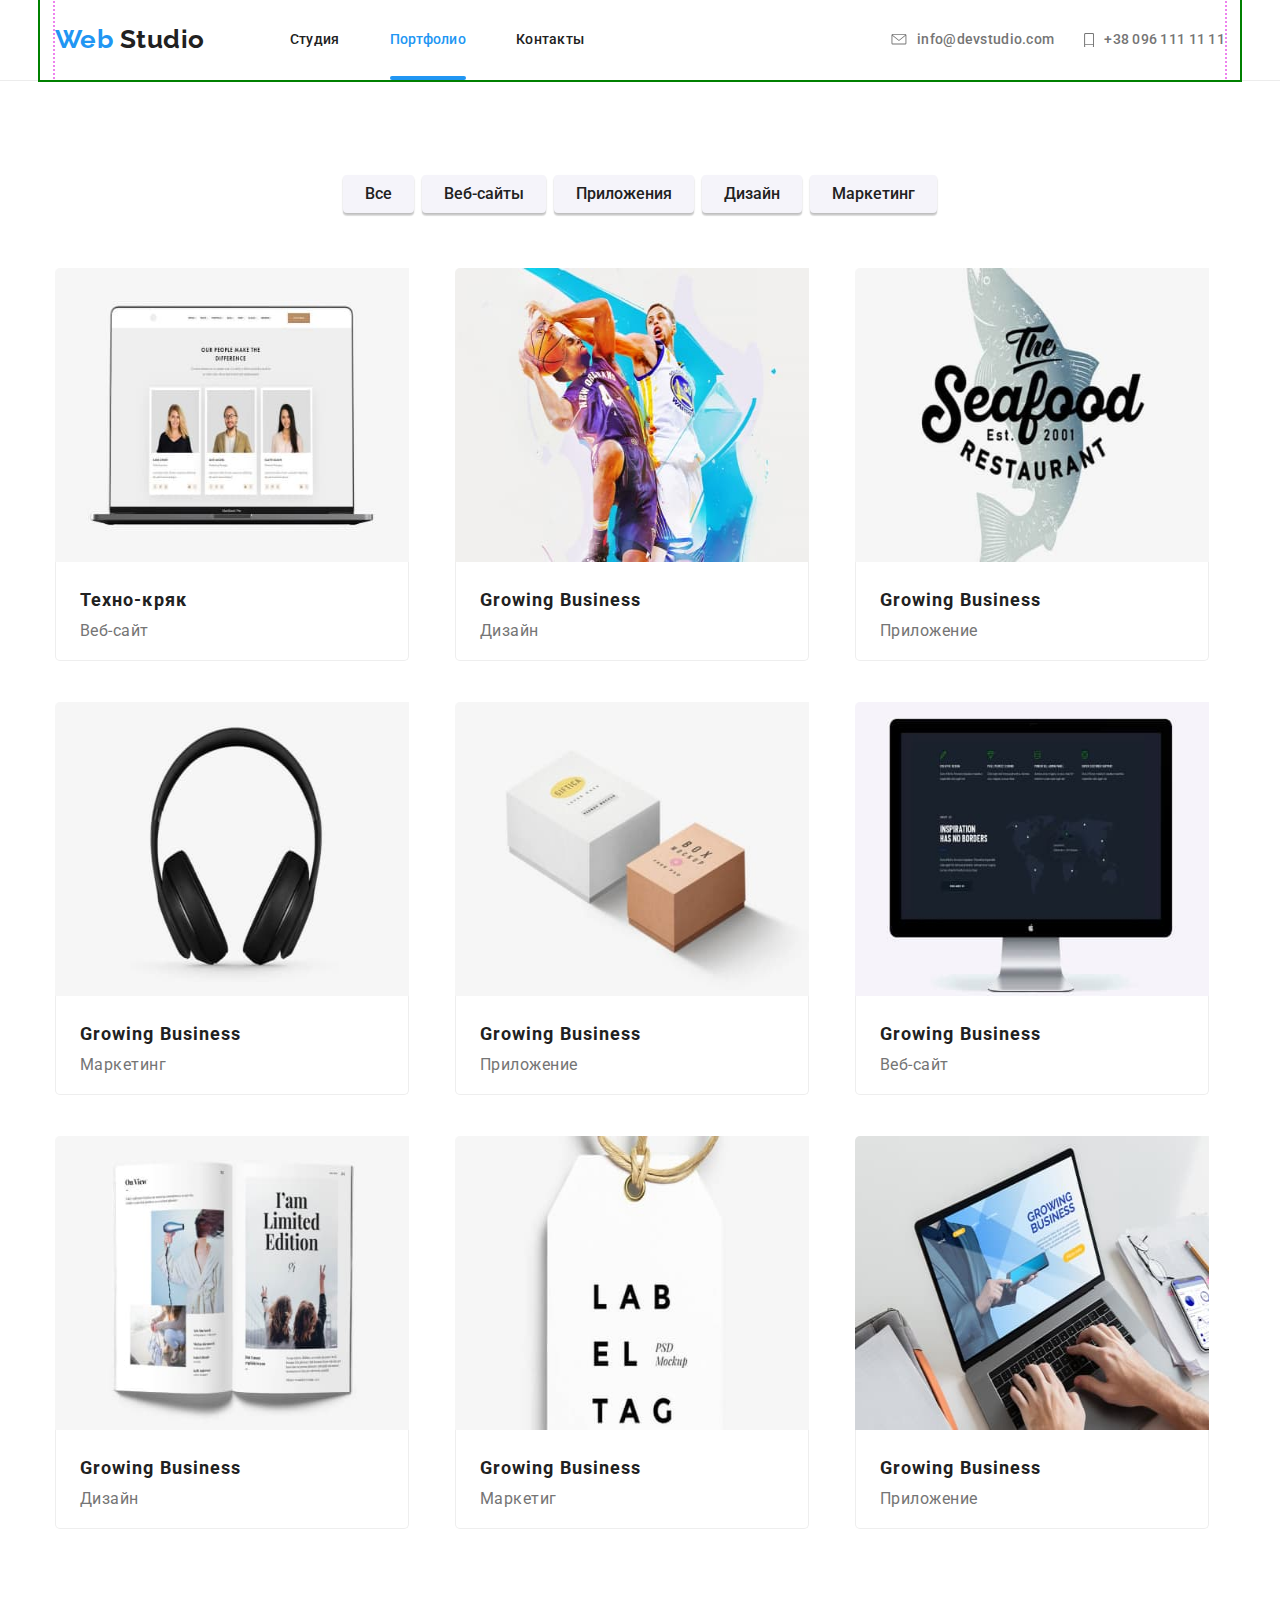
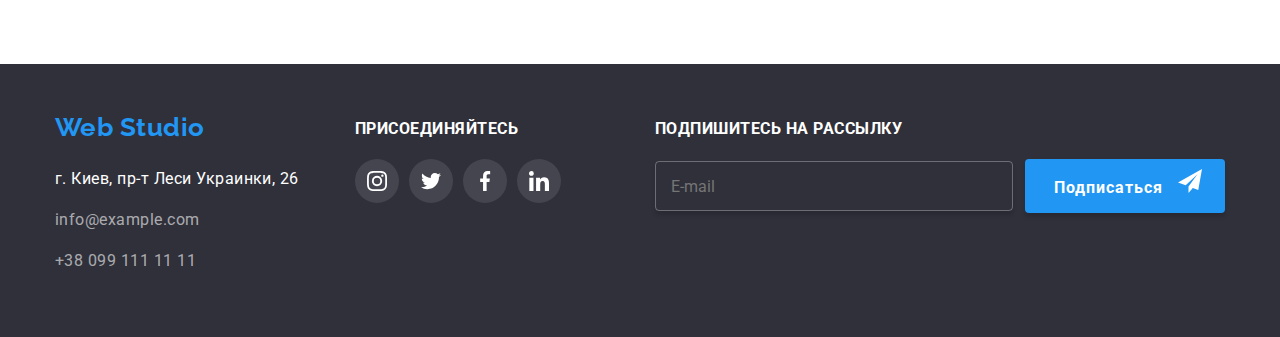
==== commit d6072a6e: "добавляет адаптивную верстку" ====
--- a/portfolio.html
+++ b/portfolio.html
@@ -36,7 +36,7 @@
             <div class="menu-container" id="menu-container" data-menu>
               <ul class="site-nav list">
                 <li class="item">
-                  <a href="./index.html" class="link ">Студия</a>
+                  <a href="./index.html" class="link">Студия</a>
                 </li>
                 <li class="item">
                   <a href="./portfolio.html" class="link current">Портфолио</a>
@@ -66,10 +66,10 @@
       
               <ul class="site-nav reviews list">
                 <li class="item">
-                  <a href="./index.html" class="link current">Студия</a>
+                  <a href="./index.html" class="link">Студия</a>
                 </li>
                 <li class="item">
-                  <a href="./portfolio.html" class="link">Портфолио</a>
+                  <a href="./portfolio.html" class="link current">Портфолио</a>
                 </li>
                 <li class="item"><a href="" class="link">Контакты</a></li>
               </ul>
@@ -129,10 +129,16 @@
               <a href="" class="examples__link link">
                 <div class="examples__header">
                   <img
-                    src="./images/portfolio-images/portfolio-1.jpg"
-                    alt="Техно-кряк"
-                    width="370"
-                    height="294"
+                  class="examples__img"
+
+                  srcset="./images/portfolio-images/portfolio-1.jpg 1x,
+                  ./images/portfolio-images/portfolio-1@2x.jpg 2x,
+                  ./images/portfolio-images/portfolio-1@3x.jpg 3x,
+                  "
+
+                  src="./images/portfolio-images/portfolio-1.jpg"
+                  alt="Техно-кряк"
+                  width="450px" 
                   />
                   <div class="examples__overlay">
                     <p class="examples__description">
@@ -153,10 +159,16 @@
               <a href="" class="examples__link link">
                 <div class="examples__header">
                   <img
-                    src="./images/portfolio-images/portfolio-2.jpg"
-                    alt="Техно-кряк"
-                    width="370"
-                    height="294"
+                     class="examples__img"
+
+                  srcset="./images/portfolio-images/portfolio-2.jpg 1x,
+                  ./images/portfolio-images/portfolio-2@2x.jpg 2x,
+                  ./images/portfolio-images/portfolio-2@3x.jpg 3x,
+                  "
+
+                  src="./images/portfolio-images/portfolio-2.jpg"
+                  alt="Постер New Orlean vs Golden Star"
+                  width="450px" 
                   />
                   <div class="examples__overlay">
                     <p class="examples__description">
@@ -178,10 +190,16 @@
               <a href="" class="examples__link link">
                 <div class="examples__header">
                   <img
-                    src="./images/portfolio-images/portfolio-3.jpg"
-                    alt="Техно-кряк"
-                    width="370"
-                    height="294"
+                    class="examples__img"
+
+                  srcset="./images/portfolio-images/portfolio-3.jpg 1x,
+                  ./images/portfolio-images/portfolio-3@2x.jpg 2x,
+                  ./images/portfolio-images/portfolio-3@3x.jpg 3x,
+                  "
+
+                  src="./images/portfolio-images/portfolio-3.jpg"
+                  alt="Логотип The sea food restaurant"
+                  width="450px"
                   />
                   <div class="examples__overlay">
                     <p class="examples__description">
@@ -203,10 +221,16 @@
               <a href="" class="examples__link link">
                 <div class="examples__header">
                   <img
-                    src="./images/portfolio-images/portfolio-4.jpg"
-                    alt="Техно-кряк"
-                    width="370"
-                    height="294"
+                                        class="examples__img"
+
+                  srcset="./images/portfolio-images/portfolio-4.jpg 1x,
+                  ./images/portfolio-images/portfolio-4@2x.jpg 2x,
+                  ./images/portfolio-images/portfolio-4@3x.jpg 3x,
+                  "
+
+                  src="./images/portfolio-images/portfolio-4.jpg"
+                  alt="Наушники"
+                  width="450px"
                   />
                   <div class="examples__overlay">
                     <p class="examples__description">
@@ -227,11 +251,16 @@
             <li class="examples item">
               <a href="" class="examples__link link">
                 <div class="examples__header">
-                  <img
-                    src="./images/portfolio-images/portfolio-5.jpg"
-                    alt="Техно-кряк"
-                    width="370"
-                    height="294"
+                  <img                    class="examples__img"
+
+                  srcset="./images/portfolio-images/portfolio-5.jpg 1x,
+                  ./images/portfolio-images/portfolio-5@2x.jpg 2x,
+                  ./images/portfolio-images/portfolio-5@3x.jpg 3x,
+                  "
+
+                  src="./images/portfolio-images/portfolio-5.jpg"
+                  alt="Две коробки"
+                  width="450px"
                   />
                   <div class="examples__overlay">
                     <p class="examples__description">
@@ -252,11 +281,16 @@
             <li class="examples item">
               <a href="" class="examples__link link">
                 <div class="examples__header">
-                  <img
-                    src="./images/portfolio-images/portfolio-6.jpg"
-                    alt="Техно-кряк"
-                    width="370"
-                    height="294"
+                  <img                    class="examples__img"
+
+                  srcset="./images/portfolio-images/portfolio-6.jpg 1x,
+                  ./images/portfolio-images/portfolio-6@2x.jpg 2x,
+                  ./images/portfolio-images/portfolio-6@3x.jpg 3x,
+                  "
+
+                  src="./images/portfolio-images/portfolio-6.jpg"
+                  alt="Монитор"
+                  width="450px"
                   />
                   <div class="examples__overlay">
                     <p class="examples__description">
@@ -277,11 +311,16 @@
             <li class="examples item">
               <a href="" class="examples__link link">
                 <div class="examples__header">
-                  <img
-                    src="./images/portfolio-images/portfolio-7.jpg"
-                    alt="Техно-кряк"
-                    width="370"
-                    height="294"
+                  <img                    class="examples__img"
+
+                  srcset="./images/portfolio-images/portfolio-7.jpg 1x,
+                  ./images/portfolio-images/portfolio-7@2x.jpg 2x,
+                  ./images/portfolio-images/portfolio-7@3x.jpg 3x,
+                  "
+
+                  src="./images/portfolio-images/portfolio-7.jpg"
+                  alt="Разворот журнала"
+                  width="450px"
                   />
                   <div class="examples__overlay">
                     <p class="examples__description">
@@ -302,11 +341,16 @@
             <li class="examples item">
               <a href="" class="examples__link link">
                 <div class="examples__header">
-                  <img
-                    src="./images/portfolio-images/portfolio-8.jpg"
-                    alt="Техно-кряк"
-                    width="370"
-                    height="294"
+                  <img                    class="examples__img"
+
+                  srcset="./images/portfolio-images/portfolio-8.jpg 1x,
+                  ./images/portfolio-images/portfolio-8@2x.jpg 2x,
+                  ./images/portfolio-images/portfolio-8@3x.jpg 3x,
+                  "
+
+                  src="./images/portfolio-images/portfolio-8.jpg"
+                  alt="Лейбл Lab El Tag"
+                  width="450px"
                   />
                   <div class="examples__overlay">
                     <p class="examples__description">
@@ -327,11 +371,16 @@
             <li class="examples item">
               <a href="" class="examples__link link">
                 <div class="examples__header">
-                  <img
-                    src="./images/portfolio-images/portfolio-9.jpg"
-                    alt="Техно-кряк"
-                    width="370"
-                    height="294"
+                  <img                    class="examples__img"
+
+                  srcset="./images/portfolio-images/portfolio-9.jpg 1x,
+                  ./images/portfolio-images/portfolio-9@2x.jpg 2x,
+                  ./images/portfolio-images/portfolio-9@3x.jpg 3x,
+                  "
+
+                  src="./images/portfolio-images/portfolio-9.jpg"
+                  alt="Ноутбук с заставкой Growing Business"
+                  width="450px"
                   />
                   <div class="examples__overlay">
                     <p class="examples__description">
--- a/css/main.min.css
+++ b/css/main.min.css
@@ -1,2 +1,2 @@
-.visually-hidden{position:absolute;width:1px;height:1px;margin:-1px;padding:0;overflow:hidden;border:0;clip:rect(0 0 0 0)}.list{margin-top:0;margin-right:0;margin-bottom:0;margin-left:0;padding:0;list-style:none}.item{list-style:none}address{font-style:normal}h1,h2,h3,h4,h5,h6,p{margin:0}body{font-family:Roboto, sans-serif;color:#757575;background-color:#fff;letter-spacing:0.03em}html{-webkit-box-sizing:border-box;box-sizing:border-box}*,*::before,*::after{-webkit-box-sizing:inherit;box-sizing:inherit}@media screen and (min-width: 1024px){.section{padding-top:94px;padding-bottom:94px}}.container{margin-left:auto;margin-right:auto;padding-left:15px;padding-right:15px}@media screen and (min-width: 768px){.container{display:-webkit-box;display:-ms-flexbox;display:flex}}.link{text-decoration:none;color:#757575;fill:currentColor;-webkit-transition-duration:250ms;transition-duration:250ms;-webkit-transition-timing-function:cubic-bezier(0.4, 0, 0.2, 1);transition-timing-function:cubic-bezier(0.4, 0, 0.2, 1)}.link:hover,.link:focus{color:#2196f3}.title{font-weight:700;font-size:36px;line-height:1.17;text-align:center}img{display:block;width:100%;height:auto}h1,h2,h3,h4,h5,h6{color:#212121}.upper{text-transform:uppercase}.centered{text-align:center}.button{display:inline-block;text-align:center;width:200px;padding-top:10px;padding-right:auto;padding-bottom:10px;padding-left:auto;font-weight:700;font-size:16px;line-height:1.88;color:#fff;background-color:#2196f3;letter-spacing:0.06em;-webkit-box-shadow:0px 4px 4px rgba(0,0,0,0.15);box-shadow:0px 4px 4px rgba(0,0,0,0.15);border-radius:4px;border:none;cursor:pointer}.page-header{margin-left:auto;margin-right:auto}.header-container{position:relative;outline:2px solid green;margin-left:auto;margin-right:auto;max-width:1200px}@media screen and (max-width: 1024px){.header-container{display:-webkit-box;display:-ms-flexbox;display:flex;-webkit-box-align:center;-ms-flex-align:center;align-items:center;-webkit-box-pack:center;-ms-flex-pack:center;justify-content:center}}.nav-container{display:-webkit-box;display:-ms-flexbox;display:flex;-webkit-box-pack:justify;-ms-flex-pack:justify;justify-content:space-between;-webkit-box-align:center;-ms-flex-align:center;align-items:center;min-height:60px;outline:2px dotted violet;width:100%}@media screen and (min-width: 1024px){.nav-container{display:-webkit-box;display:-ms-flexbox;display:flex;-webkit-box-align:center;-ms-flex-align:center;align-items:center;-webkit-box-pack:center;-ms-flex-pack:center;justify-content:center;height:80px}}@media screen and (min-width: 768px){.site-nav{display:-webkit-box;display:-ms-flexbox;display:flex;-webkit-box-align:center;-ms-flex-align:center;align-items:center;-webkit-box-pack:center;-ms-flex-pack:center;justify-content:center}}.site-nav .link{display:inline-block;margin-bottom:40px;font-weight:500;font-size:18px;line-height:1.17;text-align:center;letter-spacing:0.02em;color:#212121}.site-nav .link:hover,.site-nav .link:focus{color:#2196f3}.site-nav .link.current{color:#2196f3;position:relative}.site-nav .link.current::after{content:'';display:block;width:100%;height:4px;position:absolute;bottom:-8px;margin-top:8px;background-color:#2196f3;border-radius:2px}@media screen and (min-width: 768px){.site-nav .link{margin-top:0;margin-bottom:0;padding-top:32px;padding-bottom:32px;bottom:0;left:0;font-size:14px;line-height:1.14}.site-nav .link.current::after{content:'';display:block;width:100%;height:4px;position:absolute;bottom:0;left:0;background-color:#2196f3;border-radius:2px}}@media screen and (min-width: 768px){.site-nav>.item+.item{margin-left:20px}}@media screen and (min-width: 768px) and (min-width: 1024px){.site-nav>.item+.item{margin-left:50px}}.contact-info{font-weight:500;font-size:18px;line-height:1.17;letter-spacing:0.02em;color:#757575}@media screen and (min-width: 768px){.contact-info{font-size:14px;line-height:1.14;margin-left:auto}}.contacts-header{display:block}@media screen and (min-width: 768px){.contacts-header{padding-top:21px;padding-bottom:21px;margin-left:auto}}@media screen and (min-width: 768px) and (min-width: 1024px){.contacts-header{display:-webkit-box;display:-ms-flexbox;display:flex}}.contacts-header__link{display:-webkit-box;display:-ms-flexbox;display:flex;-webkit-box-align:center;-ms-flex-align:center;align-items:center;-webkit-box-pack:center;-ms-flex-pack:center;justify-content:center;color:#757575;fill:#757575;cursor:pointer}.contacts-header__link:hover,.contacts-header__link:focus{color:#2196f3;fill:#2196f3}.contacts-header .item+.item{margin-top:16px}@media screen and (min-width: 768px){.contacts-header .item+.item{margin-top:10px}}@media screen and (min-width: 1024px){.contacts-header .item+.item{margin-top:0px;margin-left:30px}}.icon-envelope{margin-right:10px;fill:inherit;width:16px;height:11.2px}.icon-phone{margin-right:10px;fill:inherit;width:10px;height:14.94px}.company-logo,.footer__logo{display:block;white-space:nowrap;color:#2196f3;font-family:Raleway, sans-serif;font-weight:700;font-size:24px;line-height:1.2}@media screen and (min-width: 480px){.company-logo,.footer__logo{margin-right:81px}}@media screen and (min-width: 1024px){.company-logo,.footer__logo{font-size:26px;margin-right:85px}}.company-logo__text{color:#212121}.company-logo__text--white{color:#fff}.footer__logo{display:block;margin-bottom:10px;margin-right:0}.menu-button{display:-webkit-inline-box;display:-ms-inline-flexbox;display:inline-flex;margin:0;padding:0;border:none;outline:none;background-color:transparent;fill:inherit}@media screen and (min-width: 768px){.menu-button{display:none}}.menu-button:hover,.menu-button:focus{fill:#2196f3}.menu-button .icon-cross{display:none}.menu-button.is-open .icon-cross{display:block}.menu-button.is-open .icon-menu{display:none}.menu-container{background-color:#fff;padding-top:60px;padding-bottom:60px;border-top:1px solid #ececec;-webkit-box-shadow:0px 1px 3px rgba(0,0,0,0.16),0px 2px 4px rgba(0,0,0,0.08),0px 4px 8px rgba(0,0,0,0.04);box-shadow:0px 1px 3px rgba(0,0,0,0.16),0px 2px 4px rgba(0,0,0,0.08),0px 4px 8px rgba(0,0,0,0.04);font-size:20px}@media screen and (max-width: 767px){.menu-container{display:none;position:absolute;top:100%;left:0;width:100%}.menu-container.is-open{display:block;text-align:center}}@media screen and (min-width: 768px){.menu-container{display:none}}.reviews{display:-webkit-box;display:-ms-flexbox;display:flex}@media screen and (max-width: 767px){.reviews{display:none}}.hero{max-width:480px;min-height:400px;margin-left:auto;margin-right:auto;text-align:center;padding-top:118px;padding-bottom:118px;background-size:cover;background-repeat:no-repeat;background-color:#2f303a;background-image:-webkit-gradient(linear, left top, right top, from(rgba(47,48,58,0.8)), to(rgba(47,48,58,0.8))),url("../images/index-images/hero-img.jpg");background-image:linear-gradient(to right, rgba(47,48,58,0.8), rgba(47,48,58,0.8)),url("../images/index-images/hero-img.jpg")}@media screen and (min-width: 768px){.hero{max-width:768px;min-height:400px;font-size:44px;line-height:1.36;background-image:inherit,url("../images/index-images/hero-img-tablet.jpg")}}@media screen and (min-width: 1024px){.hero{max-width:1600px;min-height:600px;padding-top:200px;font-size:44px;line-height:1.36;background-image:inherit,url("../images/index-images/hero-img-desktop.jpg")}}.hero-title{margin-bottom:30px;font-weight:900;font-size:26px;line-height:1.62;color:#fff;letter-spacing:0.06em}.hero .button{width:200px;height:50px;font-weight:700;font-size:16px;line-height:1.88;color:#fff;background-color:#2196f3;letter-spacing:0.06em;border:none;-webkit-box-shadow:0px 4px 4px rgba(0,0,0,0.15);box-shadow:0px 4px 4px rgba(0,0,0,0.15);border-radius:4px;cursor:pointer}@media screen and (min-width: 768px){.galery{-ms-flex-wrap:wrap;flex-wrap:wrap}}
+.visually-hidden{position:absolute;width:1px;height:1px;margin:-1px;padding:0;overflow:hidden;border:0;clip:rect(0 0 0 0)}.list{margin-top:0;margin-right:0;margin-bottom:0;margin-left:0;padding:0;list-style:none}.item{list-style:none}address{font-style:normal}h1,h2,h3,h4,h5,h6,p{margin:0}body{font-family:Roboto, sans-serif;color:#757575;background-color:#fff;letter-spacing:0.03em}html{-webkit-box-sizing:border-box;box-sizing:border-box}*,*::before,*::after{-webkit-box-sizing:inherit;box-sizing:inherit}.section{padding-top:60px;padding-bottom:60px}@media screen and (min-width: 1024px){.section{padding-top:94px;padding-bottom:94px}}.container{margin-left:auto;margin-right:auto;padding-left:15px;padding-right:15px}@media screen and (min-width: 768px){.container{display:-webkit-box;display:-ms-flexbox;display:flex}}@media screen and (min-width: 1024px){.container{max-width:1200px}}.link{text-decoration:none;color:#757575;fill:currentColor;-webkit-transition-duration:250ms;transition-duration:250ms;-webkit-transition-timing-function:cubic-bezier(0.4, 0, 0.2, 1);transition-timing-function:cubic-bezier(0.4, 0, 0.2, 1)}.link:hover,.link:focus{color:#2196f3}.title{font-weight:700;font-size:36px;line-height:1.17;text-align:center}img{display:block;max-width:100%;height:auto}h1,h2,h3,h4,h5,h6{color:#212121}.upper{text-transform:uppercase}.centered{text-align:center}.button{display:inline-block;text-align:center;width:200px;padding-top:10px;padding-right:auto;padding-bottom:10px;padding-left:auto;font-weight:700;font-size:16px;line-height:1.88;color:#fff;background-color:#2196f3;letter-spacing:0.06em;-webkit-box-shadow:0px 4px 4px rgba(0,0,0,0.15);box-shadow:0px 4px 4px rgba(0,0,0,0.15);border-radius:4px;border:none;cursor:pointer}.page-header{margin-left:auto;margin-right:auto}.header-container{position:relative;outline:2px solid green;margin-left:auto;margin-right:auto;max-width:1200px}@media screen and (min-width: 1024px){.header-container{display:-webkit-box;display:-ms-flexbox;display:flex;-webkit-box-align:center;-ms-flex-align:center;align-items:center;-webkit-box-pack:center;-ms-flex-pack:center;justify-content:center}}.nav-container{display:-webkit-box;display:-ms-flexbox;display:flex;-webkit-box-pack:justify;-ms-flex-pack:justify;justify-content:space-between;-webkit-box-align:center;-ms-flex-align:center;align-items:center;min-height:60px;outline:2px dotted violet;width:100%}@media screen and (min-width: 1024px){.nav-container{display:-webkit-box;display:-ms-flexbox;display:flex;-webkit-box-align:center;-ms-flex-align:center;align-items:center;-webkit-box-pack:center;-ms-flex-pack:center;justify-content:center;height:80px}}@media screen and (min-width: 768px){.site-nav{display:-webkit-box;display:-ms-flexbox;display:flex;-webkit-box-align:center;-ms-flex-align:center;align-items:center;-webkit-box-pack:center;-ms-flex-pack:center;justify-content:center}}.site-nav .link{display:inline-block;margin-bottom:40px;font-weight:500;font-size:18px;line-height:1.17;text-align:center;letter-spacing:0.02em;color:#212121}.site-nav .link:hover,.site-nav .link:focus{color:#2196f3}.site-nav .link.current{color:#2196f3;position:relative}.site-nav .link.current::after{content:'';display:block;width:100%;height:4px;position:absolute;bottom:-8px;margin-top:8px;background-color:#2196f3;border-radius:2px}@media screen and (min-width: 768px){.site-nav .link{margin-top:0;margin-bottom:0;padding-top:32px;padding-bottom:32px;bottom:0;left:0;font-size:14px;line-height:1.14}.site-nav .link.current::after{content:'';display:block;width:100%;height:4px;position:absolute;bottom:0;left:0;background-color:#2196f3;border-radius:2px}}@media screen and (min-width: 768px){.site-nav>.item+.item{margin-left:20px}}@media screen and (min-width: 768px) and (min-width: 1024px){.site-nav>.item+.item{margin-left:50px}}.contact-info{font-weight:500;font-size:18px;line-height:1.17;letter-spacing:0.02em;color:#757575}@media screen and (min-width: 768px){.contact-info{font-size:14px;line-height:1.14;margin-left:auto}}.contacts-header{display:block}@media screen and (min-width: 768px){.contacts-header{padding-top:21px;padding-bottom:21px;margin-left:auto}}@media screen and (min-width: 768px) and (min-width: 1024px){.contacts-header{display:-webkit-box;display:-ms-flexbox;display:flex}}.contacts-header__link{display:-webkit-box;display:-ms-flexbox;display:flex;-webkit-box-align:center;-ms-flex-align:center;align-items:center;-webkit-box-pack:center;-ms-flex-pack:center;justify-content:center;color:#757575;fill:#757575;cursor:pointer}.contacts-header__link:hover,.contacts-header__link:focus{color:#2196f3;fill:#2196f3}.contacts-header .item+.item{margin-top:16px}@media screen and (min-width: 768px){.contacts-header .item+.item{margin-top:10px}}@media screen and (min-width: 1024px){.contacts-header .item+.item{margin-top:0px;margin-left:30px}}.icon-envelope{margin-right:10px;fill:inherit;width:16px;height:11.2px}.icon-phone{margin-right:10px;fill:inherit;width:10px;height:14.94px}.company-logo,.footer__logo{display:block;white-space:nowrap;color:#2196f3;font-family:Raleway, sans-serif;font-weight:700;font-size:24px;line-height:1.2}@media screen and (min-width: 480px){.company-logo,.footer__logo{margin-right:81px}}@media screen and (min-width: 1024px){.company-logo,.footer__logo{font-size:26px;margin-right:85px}}.company-logo__text{color:#212121}.company-logo__text--white{color:#fff}.footer__logo{display:block;margin-bottom:20px;margin-right:0}.menu-button{display:-webkit-inline-box;display:-ms-inline-flexbox;display:inline-flex;margin:0;padding:0;border:none;outline:none;background-color:transparent;fill:inherit}@media screen and (min-width: 768px){.menu-button{display:none}}.menu-button:hover,.menu-button:focus{fill:#2196f3}.menu-button .icon-cross{display:none}.menu-button.is-open .icon-cross{display:block}.menu-button.is-open .icon-menu{display:none}.menu-container{background-color:#fff;padding-top:60px;padding-bottom:60px;border-top:1px solid #ececec;-webkit-box-shadow:0px 1px 3px rgba(0,0,0,0.16),0px 2px 4px rgba(0,0,0,0.08),0px 4px 8px rgba(0,0,0,0.04);box-shadow:0px 1px 3px rgba(0,0,0,0.16),0px 2px 4px rgba(0,0,0,0.08),0px 4px 8px rgba(0,0,0,0.04);font-size:20px;z-index:2}@media screen and (max-width: 767px){.menu-container{display:none;position:absolute;top:100%;left:0;width:100%}.menu-container.is-open{display:block;text-align:center}}@media screen and (min-width: 768px){.menu-container{display:none}}.reviews{display:-webkit-box;display:-ms-flexbox;display:flex}@media screen and (max-width: 767px){.reviews{display:none}}.advantages{margin-left:auto;margin-right:auto}.advantages__title{text-align:center;margin-bottom:10px;font-weight:700;line-height:1.14;letter-spacing:0.06em}.advantages__text{text-align:initial;padding:0;margin:0;font-size:14px;line-height:2}.advantages__item{display:block;text-align:center;margin-left:auto;margin-right:auto;padding:0;min-height:226px}.advantages__item:not(:last-child){margin-bottom:30px}.advantages__item .link{display:block;max-height:120px;margin-bottom:30px}.advantages__rectangle{display:-webkit-box;display:-ms-flexbox;display:flex;max-height:120px;padding-top:25px;padding-bottom:25px;background:#f5f4fa;border-radius:4px}.advantages__rectangle>.icon{display:block;margin-left:auto;margin-right:auto;width:70px;height:70px}@media screen and (min-width: 768px){.advantages{display:-webkit-box;display:-ms-flexbox;display:flex;-ms-flex-wrap:wrap;flex-wrap:wrap}.advantages__item{display:block;max-width:354px;-webkit-box-sizing:border-box;box-sizing:border-box;margin-bottom:30px;text-align:initial}.advantages__item:nth-child(2n){margin-right:0}.advantages__item:nth-last-child(-n+2){margin-bottom:0}}@media screen and (min-width: 1024px){.advantages{-ms-flex-wrap:nowrap;flex-wrap:nowrap}.advantages__item{width:calc((100%-4 * 30px) / 4);height:120px;margin-bottom:0;margin-right:0}.advantages__item+.advantages__item{margin-left:30px}.advantages__rectangle{max-width:270px}}.hero{position:relative;z-index:1;max-width:480px;min-height:400px;margin-left:auto;margin-right:auto;text-align:center;padding-top:118px;background-repeat:no-repeat;background-color:#2f303a;background-image:-webkit-gradient(linear, left top, right top, from(rgba(47,48,58,0.8)), to(rgba(47,48,58,0.8))),url("../images/index-images/hero-img-mobile.jpg");background-image:linear-gradient(to right, rgba(47,48,58,0.8), rgba(47,48,58,0.8)),url("../images/index-images/hero-img-mobile.jpg");background-size:480px 400px}.hero-title{margin-bottom:30px;font-weight:900;font-size:26px;line-height:1.6;color:#fff;letter-spacing:0.06em}.hero .button{width:200px;height:50px;font-weight:700;font-size:16px;line-height:1.88;color:#fff;background-color:#2196f3;letter-spacing:0.06em;border:none;-webkit-box-shadow:0px 4px 4px rgba(0,0,0,0.15);box-shadow:0px 4px 4px rgba(0,0,0,0.15);border-radius:4px;cursor:pointer}@media screen and (min-width: 480px) and (min-device-pixel-ratio: 2), screen and (min-width: 480px) and (-webkit-min-device-pixel-ratio: 2), screen and (min-width: 480px) and (min-resolution: 192dpi), screen and (min-width: 480px) and (min-resolution: 2dppx){.hero{background-image:-webkit-gradient(linear, left top, right top, from(rgba(47,48,58,0.8)), to(rgba(47,48,58,0.8))),url("../images/index-images/hero-img-mobile@2x.jpg");background-image:linear-gradient(to right, rgba(47,48,58,0.8), rgba(47,48,58,0.8)),url("../images/index-images/hero-img-mobile@2x.jpg");background-size:480px 400px}}@media screen and (min-width: 480px) and (min-device-pixel-ratio: 3), screen and (min-width: 480px) and (-webkit-min-device-pixel-ratio: 3), screen and (min-width: 480px) and (min-resolution: 3dppx), screen and (min-width: 480px) and (min-resolution: 288dpi){.hero{background-image:-webkit-gradient(linear, left top, right top, from(rgba(47,48,58,0.8)), to(rgba(47,48,58,0.8))),url("../images/index-images/hero-img-mobile@3x.jpg");background-image:linear-gradient(to right, rgba(47,48,58,0.8), rgba(47,48,58,0.8)),url("../images/index-images/hero-img-mobile@3x.jpg")}}@media screen and (min-width: 768px){.hero{max-width:768px;min-height:400px;background-image:-webkit-gradient(linear, left top, right top, from(rgba(47,48,58,0.8)), to(rgba(47,48,58,0.8))),url("../images/index-images/hero-img-tablet.jpg");background-image:linear-gradient(to right, rgba(47,48,58,0.8), rgba(47,48,58,0.8)),url("../images/index-images/hero-img-tablet.jpg");background-size:768px 400px}}@media screen and (min-width: 768px) and (min-device-pixel-ratio: 2), screen and (min-width: 768px) and (-webkit-min-device-pixel-ratio: 2), screen and (min-width: 768px) and (min-resolution: 192dpi), screen and (min-width: 768px) and (min-resolution: 2dppx){.hero{background-image:-webkit-gradient(linear, left top, right top, from(rgba(47,48,58,0.8)), to(rgba(47,48,58,0.8))),url("../images/index-images/hero-img-tablet@2x.jpg");background-image:linear-gradient(to right, rgba(47,48,58,0.8), rgba(47,48,58,0.8)),url("../images/index-images/hero-img-tablet@2x.jpg")}}@media screen and (min-width: 768px) and (min-device-pixel-ratio: 3), screen and (min-width: 768px) and (-webkit-min-device-pixel-ratio: 3), screen and (min-width: 768px) and (min-resolution: 3dppx), screen and (min-width: 768px) and (min-resolution: 288dpi){.hero{background-image:-webkit-gradient(linear, left top, right top, from(rgba(47,48,58,0.8)), to(rgba(47,48,58,0.8))),url("../images/index-images/hero-img-tablet@3x.jpg");background-image:linear-gradient(to right, rgba(47,48,58,0.8), rgba(47,48,58,0.8)),url("../images/index-images/hero-img-tablet@3x.jpg")}}@media screen and (min-width: 1024px){.hero{max-width:1600px;min-height:600px;padding-top:200px;font-size:44px;line-height:1.36;background-image:-webkit-gradient(linear, left top, right top, from(rgba(47,48,58,0.8)), to(rgba(47,48,58,0.8))),url("../images/index-images/hero-img-desktop.jpg");background-image:linear-gradient(to right, rgba(47,48,58,0.8), rgba(47,48,58,0.8)),url("../images/index-images/hero-img-desktop.jpg");background-size:1600px 600px}}@media screen and (min-width: 1024px) and (min-device-pixel-ratio: 2), screen and (min-width: 1024px) and (-webkit-min-device-pixel-ratio: 2), screen and (min-width: 1024px) and (min-resolution: 192dpi), screen and (min-width: 1024px) and (min-resolution: 2dppx){.hero{background-image:-webkit-gradient(linear, left top, right top, from(rgba(47,48,58,0.8)), to(rgba(47,48,58,0.8))),url("../images/index-images/hero-img-desktop@2x.jpg");background-image:linear-gradient(to right, rgba(47,48,58,0.8), rgba(47,48,58,0.8)),url("../images/index-images/hero-img-desktop@2x.jpg")}}@media screen and (min-width: 1024px) and (min-device-pixel-ratio: 3), screen and (min-width: 1024px) and (-webkit-min-device-pixel-ratio: 3), screen and (min-width: 1024px) and (min-resolution: 3dppx), screen and (min-width: 1024px) and (min-resolution: 288dpi){.hero{background-image:-webkit-gradient(linear, left top, right top, from(rgba(47,48,58,0.8)), to(rgba(47,48,58,0.8))),url("../images/index-images/hero-img-desktop@3x.jpg");background-image:linear-gradient(to right, rgba(47,48,58,0.8), rgba(47,48,58,0.8)),url("../images/index-images/hero-img-desktop@3x.jpg")}}.backdrop{position:fixed;display:-webkit-box;display:-ms-flexbox;display:flex;-webkit-box-align:center;-ms-flex-align:center;align-items:center;-webkit-box-pack:center;-ms-flex-pack:center;justify-content:center;z-index:2;padding-left:15px;padding-right:15px;padding-top:93px;top:0;left:0;width:100%;height:100%;background-color:rgba(0,0,0,0.2);-webkit-transition-duration:250ms;transition-duration:250ms;-webkit-transition-timing-function:cubic-bezier(0.4, 0, 0.2, 1);transition-timing-function:cubic-bezier(0.4, 0, 0.2, 1)}.backdrop.is-hidden{visibility:hidden;opacity:0;pointer-events:none}.form{position:absolute;display:block;padding:40px;max-width:450px;min-height:609px;visibility:visible;opacity:1;text-align:center;background-color:#fff}@media screen and (width: 1024px){.form{width:528px;height:581px}}.form__title{display:block;max-width:100%;font-weight:700;font-size:20px;line-height:1.15;color:#212121;margin-bottom:30px}@media screen and (min-width: 1024px){.form__title{font-size:14px;line-height:2}}.form__field{display:-webkit-box;display:-ms-flexbox;display:flex;-webkit-box-align:center;-ms-flex-align:center;align-items:center;-webkit-box-pack:center;-ms-flex-pack:center;justify-content:center;position:relative;margin-right:auto;margin-left:auto;margin-bottom:28px;width:100%}.form__input{display:block;width:100%;height:40px;padding-left:42px;border:1px solid rgba(33,33,33,0.2);-webkit-box-sizing:border-box;box-sizing:border-box;border-radius:4px}.form__input:focus{border:1px solid #2196f3;outline:none}.form__icon{display:block;position:absolute;top:50%;left:18px;-webkit-transform:translateY(-50%);transform:translateY(-50%);width:18px;height:18px}.form__input:focus+.form__icon{fill:#2196f3}.form__label{display:block;position:absolute;height:16px;top:50%;-webkit-transform:translateY(-50%);transform:translateY(-50%);left:42px;-webkit-transition-duration:250ms;transition-duration:250ms;-webkit-transition-timing-function:cubic-bezier(0.4, 0, 0.2, 1);transition-timing-function:cubic-bezier(0.4, 0, 0.2, 1);line-height:1.14}.form__input:focus ~ .form__label,.form__input:not(:placeholder-shown) ~ .form__label{-webkit-transform:translateX(-24px) translateY(-250%);transform:translateX(-24px) translateY(-250%);color:#2196f3}.comment-textarea{position:relative;display:block;width:100%;padding:12px 16px;border:1px solid rgba(33,33,33,0.2);-webkit-box-sizing:border-box;box-sizing:border-box;border-radius:4px;resize:none}.comment-textarea:focus{border:1px solid #2196f3;outline:none}.comment__label{position:absolute;top:12px;left:16px}.comment-textarea:focus ~ .comment__label,.comment-textarea:not(:placeholder-shown) ~ .comment__label{-webkit-transform:translateY(-200%);transform:translateY(-200%);color:#2196f3}.policy-label{display:-webkit-box;display:-ms-flexbox;display:flex;-webkit-box-align:start;-ms-flex-align:start;align-items:flex-start;font-size:12px;line-height:1.2}@media screen and (min-width: 1024px){.policy-label{font-size:14px;line-height:1.7}}.policy-checkbox{-webkit-appearance:none;-moz-appearance:none;appearance:none;position:absolute}.checkbox__icon{display:inline-block;width:16px;height:15px;margin-right:8px;border:1px solid #212121;background-color:#fff;background-position:center;background-repeat:no-repeat;background-size:auto;-webkit-transition-duration:250ms;transition-duration:250ms;-webkit-transition-timing-function:cubic-bezier(0.4, 0, 0.2, 1);transition-timing-function:cubic-bezier(0.4, 0, 0.2, 1)}.policy-checkbox:checked+.checkbox__icon{border-color:#2196f3;background-color:#2196f3;background-origin:border-box;background-size:contain;background-image:url(../images/index-images/check-1.svg)}.policy-label>p{padding:0;text-align:left;white-space:nowrap}.conditions-link{color:#2196f3}.form__close{display:block;position:absolute;background-image:url(../images/index-images/modal-close-opt.svg);background-repeat:no-repeat;background-position:center;background-color:#fff;border:none;-webkit-box-shadow:0px 2px 1px rgba(0,0,0,0.2),0px 1px 1px rgba(0,0,0,0.14),0px 1px 3px rgba(0,0,0,0.12);box-shadow:0px 2px 1px rgba(0,0,0,0.2),0px 1px 1px rgba(0,0,0,0.14),0px 1px 3px rgba(0,0,0,0.12);width:30px;height:30px;top:8px;right:8px;cursor:pointer;border-radius:50%}.advantages{margin-left:auto;margin-right:auto}.advantages__title{text-align:center;margin-bottom:10px;font-weight:700;line-height:1.14;letter-spacing:0.06em}.advantages__text{text-align:initial;padding:0;margin:0;font-size:14px;line-height:2}.advantages__item{display:block;text-align:center;margin-left:auto;margin-right:auto;padding:0;min-height:226px}.advantages__item:not(:last-child){margin-bottom:30px}.advantages__item .link{display:block;max-height:120px;margin-bottom:30px}.advantages__rectangle{display:-webkit-box;display:-ms-flexbox;display:flex;max-height:120px;padding-top:25px;padding-bottom:25px;background:#f5f4fa;border-radius:4px}.advantages__rectangle>.icon{display:block;margin-left:auto;margin-right:auto;width:70px;height:70px}@media screen and (min-width: 768px){.advantages{display:-webkit-box;display:-ms-flexbox;display:flex;-ms-flex-wrap:wrap;flex-wrap:wrap}.advantages__item{display:block;max-width:354px;-webkit-box-sizing:border-box;box-sizing:border-box;margin-bottom:30px;text-align:initial}.advantages__item:nth-child(2n){margin-right:0}.advantages__item:nth-last-child(-n+2){margin-bottom:0}}@media screen and (min-width: 1024px){.advantages{-ms-flex-wrap:nowrap;flex-wrap:nowrap}.advantages__item{width:calc((100%-4 * 30px) / 4);height:120px;margin-bottom:0;margin-right:0}.advantages__item+.advantages__item{margin-left:30px}.advantages__rectangle{max-width:270px}}.what-we-do.section{display:none}@media screen and (min-width: 1024px){.what-we-do.section{display:block;padding-top:0;border-top:1px solid #ececec;background-color:teal}.what-we-do-container{display:block}.what-we-do-container>.title{margin-bottom:50px}.applications{display:-webkit-box;display:-ms-flexbox;display:flex}.applications-card{position:relative}.applications-card>.link{display:block}.applications-card+.applications-card{margin-left:30px}.applications-type{padding-top:27px;padding-bottom:27px;width:100%;height:70px;position:absolute;bottom:0;left:0;font-size:14px;font-weight:700;line-height:1.14;text-align:center;color:#fff;background-color:rgba(47,48,58,0.8);border-radius:0px 0px 4px 4px}.applications-image{display:block;border-radius:none}}.team-section{background:#f5f4fa}.our-team-container{display:block}.our-team-container .title{margin-bottom:50px}.members{display:block;text-align:center;margin-left:auto;margin-right:auto;padding:0}.members-card{display:block;max-width:450px;padding-bottom:24px;background-color:#fff;-webkit-box-shadow:0px 2px 1px rgba(0,0,0,0.2),0px 1px 1px rgba(0,0,0,0.14),0px 1px 3px rgba(0,0,0,0.12);box-shadow:0px 2px 1px rgba(0,0,0,0.2),0px 1px 1px rgba(0,0,0,0.14),0px 1px 3px rgba(0,0,0,0.12);border-radius:4px}.members-card+.members-card{margin-top:30px}.members-card:first-child{margin-top:0}.members-picture{display:block;margin-bottom:30px}.members-name,.members-profession{font-size:16px;line-height:1.19}.members-name{font-weight:500;margin-bottom:10px}.members-profession{margin-top:0;margin-bottom:16px}@media screen and (min-width: 768px){.members{display:-webkit-box;display:-ms-flexbox;display:flex;-webkit-box-align:center;-ms-flex-align:center;align-items:center;-webkit-box-pack:center;-ms-flex-pack:center;justify-content:center;margin-left:auto;margin-right:auto;-ms-flex-wrap:wrap;flex-wrap:wrap}.members-card.item{display:block;width:354px;margin-right:30px;margin-bottom:30px}.members-card:nth-child(2n){margin-right:0}.members-card:nth-last-child(-n+2){margin-bottom:0}.members-card+.members-card{margin-top:0}}@media screen and (min-width: 1024px){.members{-ms-flex-wrap:nowrap;flex-wrap:nowrap}.members-card.item{width:calc((100%-4 * 30px) / 4);max-width:270px;margin-right:0;margin-bottom:0}.members-card+.members-card{margin-right:0;margin-left:30px}}.social-media{display:-webkit-box;display:-ms-flexbox;display:flex;-webkit-box-align:center;-ms-flex-align:center;align-items:center;-webkit-box-pack:center;-ms-flex-pack:center;justify-content:center;padding:0;margin:0}.social-media__item+.social-media__item{margin-left:10px}.social-media__link--light,.social-media__link--dark{display:block;width:44px;height:44px;padding:12px;border-radius:50%;fill:currentColor;cursor:pointer}.social-media__link--light:hover,.social-media__link--dark:hover,.social-media__link--light:focus,.social-media__link--dark:focus{fill:#fff;background-color:#2196f3}.social-media__link--light{fill:#afb1b8;background-color:#fff}.social-media__link--dark{fill:#fff;background-color:rgba(255,255,255,0.1)}.social-media__logo{fill:inherit;width:20px;height:20px}.social-media__logo--inverse{fill:inherit}.social-media__icon+.social-media__icon{margin-left:10px}.our-clients-container{display:block;text-align:center}.our-clients-title{text-align:center;margin-bottom:50px;font-weight:700;font-size:28px;line-height:1.18}.clients__list{display:-webkit-box;display:-ms-flexbox;display:flex;-webkit-box-align:center;-ms-flex-align:center;align-items:center;-webkit-box-pack:center;-ms-flex-pack:center;justify-content:center;cursor:pointer;-ms-flex-wrap:wrap;flex-wrap:wrap}.clients__link{display:-webkit-box;display:-ms-flexbox;display:flex;-webkit-box-align:center;-ms-flex-align:center;align-items:center;-webkit-box-pack:center;-ms-flex-pack:center;justify-content:center;margin-left:auto;margin-right:auto;width:210px;height:90px;border:1px solid #afb1b8;-webkit-box-sizing:border-box;box-sizing:border-box;border-radius:4px;fill:#afb1b8}.clients__link:hover{border:1px solid #2196f3;fill:#2196f3}.clients__item{margin-bottom:30px;margin-right:30px}.clients__item:nth-child(2n){margin-right:0}.clients__item:nth-last-child(-n+2){margin-bottom:0}.clients__logo{fill:inherit}@media screen and (min-width: 768px){.clients__item:nth-child(2n){margin-right:30px}.clients__item:nth-child(3n){margin-right:0}.clients__item:nth-last-child(-n+3){margin-bottom:0}}@media screen and (min-width: 1024px){.clients__list{-ms-flex-wrap:nowrap;flex-wrap:nowrap}.clients__link{width:170px}.clients__item{margin-bottom:0;margin-right:0}.clients__item:nth-child(2n){margin-right:0}.clients__item+.clients__item{margin-left:30px}}.footer-section{display:block;padding-top:0;padding-bottom:60px;color:#fff;background:#2f303a;padding-top:56px}.footer-container{text-align:center}@media screen and (min-width: 768px){.footer-container{display:block}.contacts-join-container{display:-webkit-box;display:-ms-flexbox;display:flex;-ms-flex-pack:distribute;justify-content:space-around}}.googlemaps{display:inline-block;margin-bottom:8px;line-height:1.7;color:#fff}.contacts{display:block}.contacts__email{display:inline-block;font-weight:400;line-height:2;color:rgba(255,255,255,0.6);margin-bottom:8px}.contacts__info{display:inline-block;font-weight:400;line-height:2;color:rgba(255,255,255,0.6);margin-bottom:60px}.contacts__email{margin-bottom:9px}.join-container{margin-bottom:60px}.join-text{display:block;margin-bottom:20px}.subscribe{max-width:450px;margin-left:auto;margin-right:auto}.subscribe__title{display:block;margin-bottom:20px;line-height:1.14}.subscribe__label{display:block;margin-bottom:30px;line-height:1.14}.subscribe__icon{margin-left:10px;fill:#fff;width:24px;height:24px}.subscribe__container>.button{display:inline-block;padding-top:10px;padding-bottom:10px;padding-left:29px;padding-right:28px;line-height:1.88;text-align:center;white-space:nowrap}.footer__input{width:358px;height:50px;border:1px solid rgba(255,255,255,0.3);-webkit-box-sizing:border-box;box-sizing:border-box;-webkit-box-shadow:0px 4px 4px rgba(0,0,0,0.15);box-shadow:0px 4px 4px rgba(0,0,0,0.15);border-radius:4px;padding:15px;background-color:inherit}.footer__input:focus{outline:none;color:#fff}@media screen and (min-width: 1024px){.footer-container{display:-webkit-box;display:-ms-flexbox;display:flex;-webkit-box-pack:justify;-ms-flex-pack:justify;justify-content:space-between;max-width:1200px}.footer-contacts{text-align:initial;white-space:nowrap;margin-top:-8px;margin-right:69px;max-width:231px}.googlemaps{margin-bottom:9px;line-height:2}.contacts__email{margin-bottom:9px}.contacts__info{margin-bottom:0px}.join-container{margin-right:94px;text-align:initial}.join-text{margin-bottom:21px}.subscribe{max-width:570px}.subscribe__container{display:-webkit-box;display:-ms-flexbox;display:flex;-webkit-box-align:center;-ms-flex-align:center;align-items:center}.subscribe__title{text-align:initial;margin-bottom:21px}.subscribe__label{margin-bottom:0px;margin-right:12px}}.portfolio-section{border-top:1px solid #ececec}.filter-container{padding-bottom:40px}.filter{display:-webkit-box;display:-ms-flexbox;display:flex;-webkit-box-align:center;-ms-flex-align:center;align-items:center;-webkit-box-pack:center;-ms-flex-pack:center;justify-content:center;margin-left:auto;margin-right:auto;-ms-flex-wrap:wrap;flex-wrap:wrap}.filter .item:not(:last-child){margin-right:8px}.filter .item:last-child{margin-right:0}.filter__button{display:block;padding:6px 22px;margin-bottom:15px;font-weight:500;font-size:16px;line-height:1.63;color:#212121;background-color:#f5f4fa;-webkit-box-shadow:0px 2px 2px rgba(0,0,0,0.12),0px 1px 2px rgba(0,0,0,0.08),0px 3px 1px rgba(0,0,0,0.1);box-shadow:0px 2px 2px rgba(0,0,0,0.12),0px 1px 2px rgba(0,0,0,0.08),0px 3px 1px rgba(0,0,0,0.1);border-radius:4px;border:none;-webkit-transition-duration:250ms;transition-duration:250ms;-webkit-transition-timing-function:cubic-bezier(0.4, 0, 0.2, 1);transition-timing-function:cubic-bezier(0.4, 0, 0.2, 1);cursor:pointer}.filter__button:hover,.filter__button:focus{color:#fff;background-color:#2196f3}.galery-section{padding-top:0}.examples{display:block;margin-left:auto;margin-right:auto;max-width:450px;min-height:404px;margin-bottom:30px;overflow:hidden;-webkit-box-sizing:border-box;box-sizing:border-box;border-radius:5px}.examples__header{display:block;position:relative;overflow:hidden;width:450px;height:294px}.examples__name{margin-bottom:4px;font-weight:700;font-size:18px;line-height:2;letter-spacing:0.06em}.examples-sort{margin:0;font-size:16px;line-height:1.88;-webkit-transition-duration:0;transition-duration:0}.examples__link{display:block}.examples__link:hover{color:currentColor}.card-bottom{padding:20px 24px;margin:0;border-bottom:1px solid #eeeeee;border-right:1px solid #eeeeee;border-left:1px solid #eeeeee;border-bottom-right-radius:5px;border-bottom-left-radius:5px}.examples__overlay{display:inline-block;content:'';position:absolute;opacity:0;width:100%;height:100%;top:0;right:0;-webkit-transition:-webkit-transform 250ms cubic-bezier(0.4, 0, 0.2, 1);transition:-webkit-transform 250ms cubic-bezier(0.4, 0, 0.2, 1);transition:transform 250ms cubic-bezier(0.4, 0, 0.2, 1);transition:transform 250ms cubic-bezier(0.4, 0, 0.2, 1), -webkit-transform 250ms cubic-bezier(0.4, 0, 0.2, 1);-webkit-transform:translateY(100%);transform:translateY(100%);padding:63px 24px;background-color:rgba(33,150,243,0.9)}.examples:hover .examples__overlay{opacity:1;-webkit-transform:translateY(0);transform:translateY(0)}.examples__overlay .examples__description{font-size:18px;line-height:1.56;margin:0;color:#fff}@media screen and (min-width: 768px){.galery{-ms-flex-wrap:wrap;flex-wrap:wrap;-webkit-box-align:start;-ms-flex-align:start;align-items:flex-start}.examples{margin-right:30px;width:354px;height:294px}.examples:nth-last-child(2n){margin-right:0}.examples__header{width:354px;height:294px}.examples__img{width:inherit;height:inherit}.card-bottom{width:354px}.examples__overlay{width:100%;opacity:1}.examples:last-child{margin-bottom:0}}@media screen and (min-width: 1024px){.examples{width:370px}.examples__link{margin-right:0}.examples:nth-last-child(2n){margin-right:30px}.examples:nth-child(3n){margin-right:0}}
 /*# sourceMappingURL=main.min.css.map */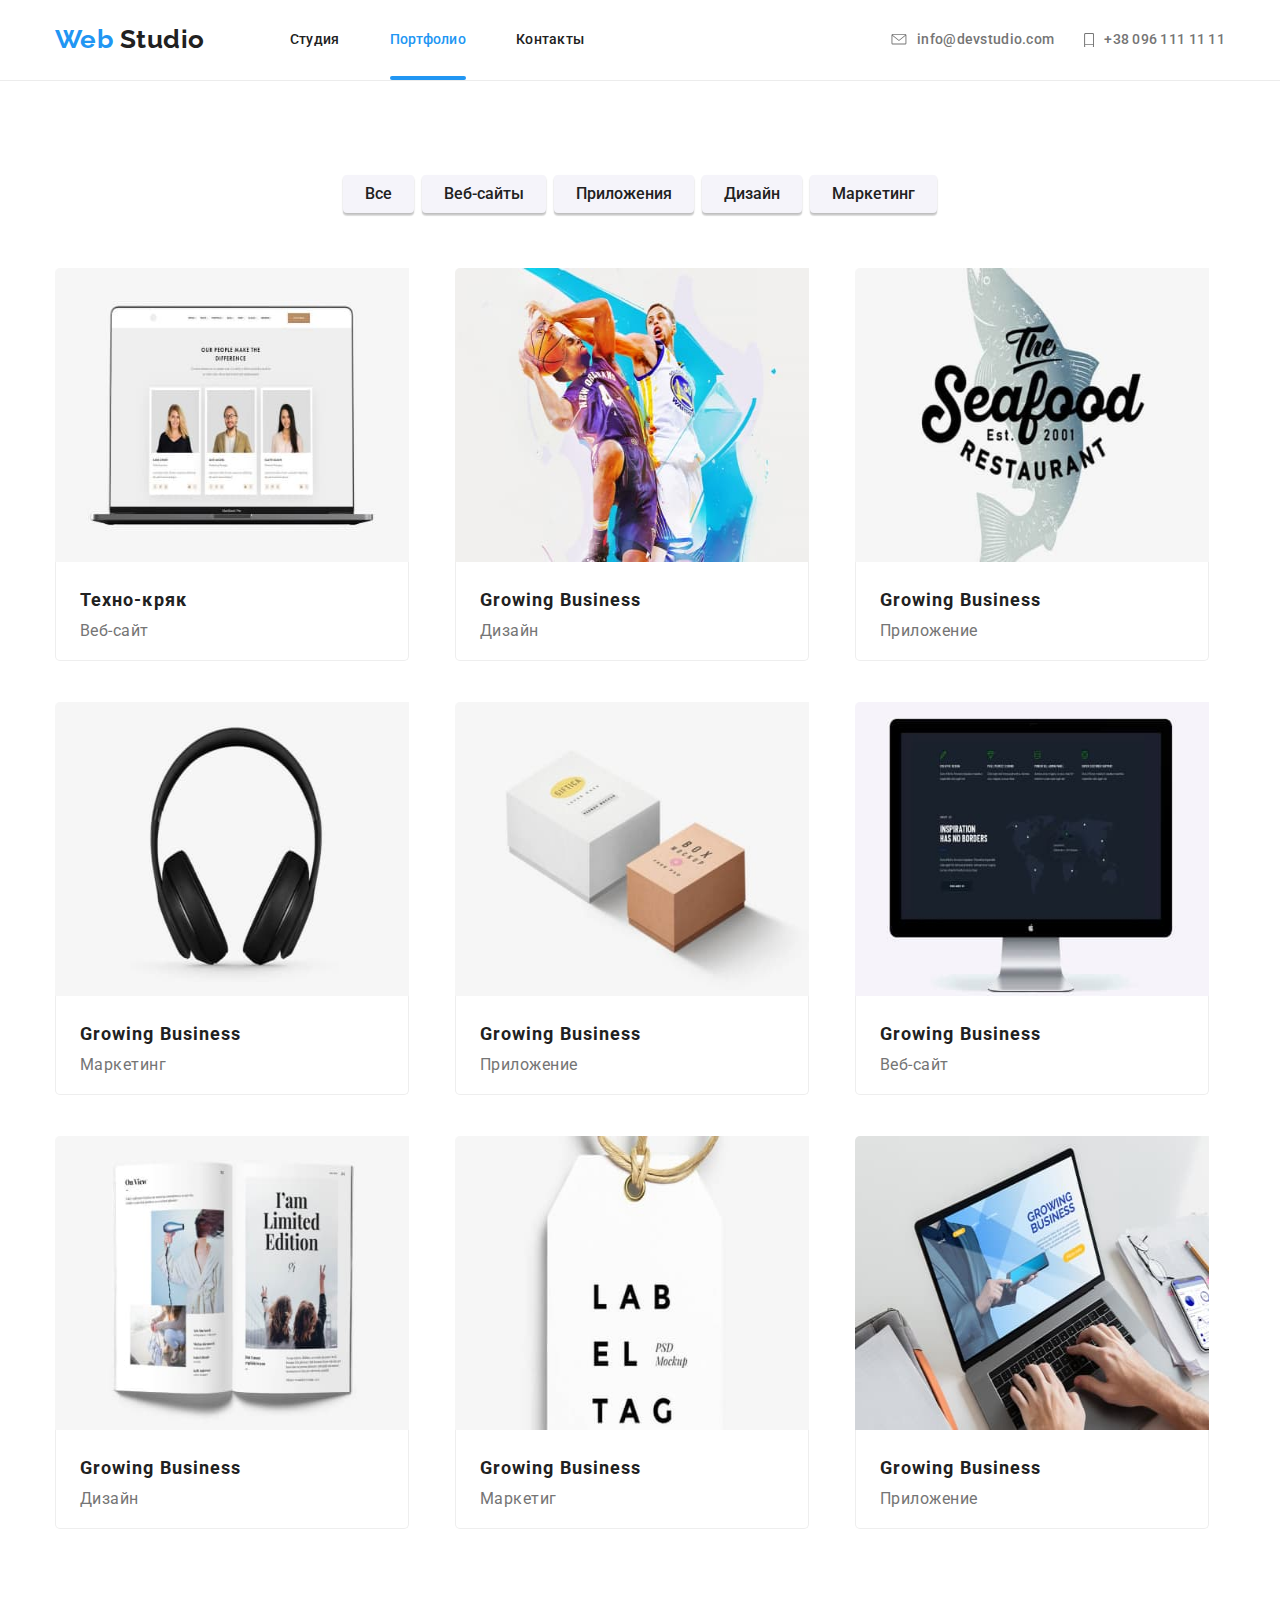
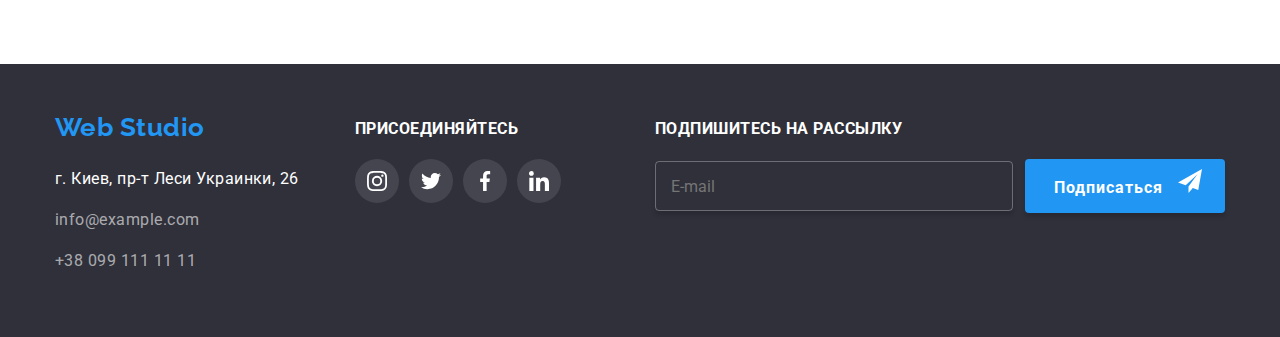
==== commit bc593b01: "убирает лишние знаки" ====
--- a/portfolio.html
+++ b/portfolio.html
@@ -133,7 +133,7 @@
 
                   srcset="./images/portfolio-images/portfolio-1.jpg 1x,
                   ./images/portfolio-images/portfolio-1@2x.jpg 2x,
-                  ./images/portfolio-images/portfolio-1@3x.jpg 3x,
+                  ./images/portfolio-images/portfolio-1@3x.jpg 3x
                   "
 
                   src="./images/portfolio-images/portfolio-1.jpg"
@@ -163,7 +163,7 @@
 
                   srcset="./images/portfolio-images/portfolio-2.jpg 1x,
                   ./images/portfolio-images/portfolio-2@2x.jpg 2x,
-                  ./images/portfolio-images/portfolio-2@3x.jpg 3x,
+                  ./images/portfolio-images/portfolio-2@3x.jpg 3x
                   "
 
                   src="./images/portfolio-images/portfolio-2.jpg"
@@ -194,7 +194,7 @@
 
                   srcset="./images/portfolio-images/portfolio-3.jpg 1x,
                   ./images/portfolio-images/portfolio-3@2x.jpg 2x,
-                  ./images/portfolio-images/portfolio-3@3x.jpg 3x,
+                  ./images/portfolio-images/portfolio-3@3x.jpg 3x
                   "
 
                   src="./images/portfolio-images/portfolio-3.jpg"
@@ -225,7 +225,7 @@
 
                   srcset="./images/portfolio-images/portfolio-4.jpg 1x,
                   ./images/portfolio-images/portfolio-4@2x.jpg 2x,
-                  ./images/portfolio-images/portfolio-4@3x.jpg 3x,
+                  ./images/portfolio-images/portfolio-4@3x.jpg 3x
                   "
 
                   src="./images/portfolio-images/portfolio-4.jpg"
@@ -255,7 +255,7 @@
 
                   srcset="./images/portfolio-images/portfolio-5.jpg 1x,
                   ./images/portfolio-images/portfolio-5@2x.jpg 2x,
-                  ./images/portfolio-images/portfolio-5@3x.jpg 3x,
+                  ./images/portfolio-images/portfolio-5@3x.jpg 3x
                   "
 
                   src="./images/portfolio-images/portfolio-5.jpg"
@@ -281,11 +281,12 @@
             <li class="examples item">
               <a href="" class="examples__link link">
                 <div class="examples__header">
-                  <img                    class="examples__img"
+                  <img                    
+                  class="examples__img"
 
                   srcset="./images/portfolio-images/portfolio-6.jpg 1x,
                   ./images/portfolio-images/portfolio-6@2x.jpg 2x,
-                  ./images/portfolio-images/portfolio-6@3x.jpg 3x,
+                  ./images/portfolio-images/portfolio-6@3x.jpg 3x
                   "
 
                   src="./images/portfolio-images/portfolio-6.jpg"
@@ -315,7 +316,7 @@
 
                   srcset="./images/portfolio-images/portfolio-7.jpg 1x,
                   ./images/portfolio-images/portfolio-7@2x.jpg 2x,
-                  ./images/portfolio-images/portfolio-7@3x.jpg 3x,
+                  ./images/portfolio-images/portfolio-7@3x.jpg 3x
                   "
 
                   src="./images/portfolio-images/portfolio-7.jpg"
@@ -345,7 +346,7 @@
 
                   srcset="./images/portfolio-images/portfolio-8.jpg 1x,
                   ./images/portfolio-images/portfolio-8@2x.jpg 2x,
-                  ./images/portfolio-images/portfolio-8@3x.jpg 3x,
+                  ./images/portfolio-images/portfolio-8@3x.jpg 3x
                   "
 
                   src="./images/portfolio-images/portfolio-8.jpg"
@@ -375,7 +376,8 @@
 
                   srcset="./images/portfolio-images/portfolio-9.jpg 1x,
                   ./images/portfolio-images/portfolio-9@2x.jpg 2x,
-                  ./images/portfolio-images/portfolio-9@3x.jpg 3x,
+                  ./images/portfolio-images/portfolio-9@3x.jpg 3x
+            
                   "
 
                   src="./images/portfolio-images/portfolio-9.jpg"
--- a/css/main.min.css
+++ b/css/main.min.css
@@ -1,2 +1,2 @@
-.visually-hidden{position:absolute;width:1px;height:1px;margin:-1px;padding:0;overflow:hidden;border:0;clip:rect(0 0 0 0)}.list{margin-top:0;margin-right:0;margin-bottom:0;margin-left:0;padding:0;list-style:none}.item{list-style:none}address{font-style:normal}h1,h2,h3,h4,h5,h6,p{margin:0}body{font-family:Roboto, sans-serif;color:#757575;background-color:#fff;letter-spacing:0.03em}html{-webkit-box-sizing:border-box;box-sizing:border-box}*,*::before,*::after{-webkit-box-sizing:inherit;box-sizing:inherit}.section{padding-top:60px;padding-bottom:60px}@media screen and (min-width: 1024px){.section{padding-top:94px;padding-bottom:94px}}.container{margin-left:auto;margin-right:auto;padding-left:15px;padding-right:15px}@media screen and (min-width: 768px){.container{display:-webkit-box;display:-ms-flexbox;display:flex}}@media screen and (min-width: 1024px){.container{max-width:1200px}}.link{text-decoration:none;color:#757575;fill:currentColor;-webkit-transition-duration:250ms;transition-duration:250ms;-webkit-transition-timing-function:cubic-bezier(0.4, 0, 0.2, 1);transition-timing-function:cubic-bezier(0.4, 0, 0.2, 1)}.link:hover,.link:focus{color:#2196f3}.title{font-weight:700;font-size:36px;line-height:1.17;text-align:center}img{display:block;max-width:100%;height:auto}h1,h2,h3,h4,h5,h6{color:#212121}.upper{text-transform:uppercase}.centered{text-align:center}.button{display:inline-block;text-align:center;width:200px;padding-top:10px;padding-right:auto;padding-bottom:10px;padding-left:auto;font-weight:700;font-size:16px;line-height:1.88;color:#fff;background-color:#2196f3;letter-spacing:0.06em;-webkit-box-shadow:0px 4px 4px rgba(0,0,0,0.15);box-shadow:0px 4px 4px rgba(0,0,0,0.15);border-radius:4px;border:none;cursor:pointer}.page-header{margin-left:auto;margin-right:auto}.header-container{position:relative;outline:2px solid green;margin-left:auto;margin-right:auto;max-width:1200px}@media screen and (min-width: 1024px){.header-container{display:-webkit-box;display:-ms-flexbox;display:flex;-webkit-box-align:center;-ms-flex-align:center;align-items:center;-webkit-box-pack:center;-ms-flex-pack:center;justify-content:center}}.nav-container{display:-webkit-box;display:-ms-flexbox;display:flex;-webkit-box-pack:justify;-ms-flex-pack:justify;justify-content:space-between;-webkit-box-align:center;-ms-flex-align:center;align-items:center;min-height:60px;outline:2px dotted violet;width:100%}@media screen and (min-width: 1024px){.nav-container{display:-webkit-box;display:-ms-flexbox;display:flex;-webkit-box-align:center;-ms-flex-align:center;align-items:center;-webkit-box-pack:center;-ms-flex-pack:center;justify-content:center;height:80px}}@media screen and (min-width: 768px){.site-nav{display:-webkit-box;display:-ms-flexbox;display:flex;-webkit-box-align:center;-ms-flex-align:center;align-items:center;-webkit-box-pack:center;-ms-flex-pack:center;justify-content:center}}.site-nav .link{display:inline-block;margin-bottom:40px;font-weight:500;font-size:18px;line-height:1.17;text-align:center;letter-spacing:0.02em;color:#212121}.site-nav .link:hover,.site-nav .link:focus{color:#2196f3}.site-nav .link.current{color:#2196f3;position:relative}.site-nav .link.current::after{content:'';display:block;width:100%;height:4px;position:absolute;bottom:-8px;margin-top:8px;background-color:#2196f3;border-radius:2px}@media screen and (min-width: 768px){.site-nav .link{margin-top:0;margin-bottom:0;padding-top:32px;padding-bottom:32px;bottom:0;left:0;font-size:14px;line-height:1.14}.site-nav .link.current::after{content:'';display:block;width:100%;height:4px;position:absolute;bottom:0;left:0;background-color:#2196f3;border-radius:2px}}@media screen and (min-width: 768px){.site-nav>.item+.item{margin-left:20px}}@media screen and (min-width: 768px) and (min-width: 1024px){.site-nav>.item+.item{margin-left:50px}}.contact-info{font-weight:500;font-size:18px;line-height:1.17;letter-spacing:0.02em;color:#757575}@media screen and (min-width: 768px){.contact-info{font-size:14px;line-height:1.14;margin-left:auto}}.contacts-header{display:block}@media screen and (min-width: 768px){.contacts-header{padding-top:21px;padding-bottom:21px;margin-left:auto}}@media screen and (min-width: 768px) and (min-width: 1024px){.contacts-header{display:-webkit-box;display:-ms-flexbox;display:flex}}.contacts-header__link{display:-webkit-box;display:-ms-flexbox;display:flex;-webkit-box-align:center;-ms-flex-align:center;align-items:center;-webkit-box-pack:center;-ms-flex-pack:center;justify-content:center;color:#757575;fill:#757575;cursor:pointer}.contacts-header__link:hover,.contacts-header__link:focus{color:#2196f3;fill:#2196f3}.contacts-header .item+.item{margin-top:16px}@media screen and (min-width: 768px){.contacts-header .item+.item{margin-top:10px}}@media screen and (min-width: 1024px){.contacts-header .item+.item{margin-top:0px;margin-left:30px}}.icon-envelope{margin-right:10px;fill:inherit;width:16px;height:11.2px}.icon-phone{margin-right:10px;fill:inherit;width:10px;height:14.94px}.company-logo,.footer__logo{display:block;white-space:nowrap;color:#2196f3;font-family:Raleway, sans-serif;font-weight:700;font-size:24px;line-height:1.2}@media screen and (min-width: 480px){.company-logo,.footer__logo{margin-right:81px}}@media screen and (min-width: 1024px){.company-logo,.footer__logo{font-size:26px;margin-right:85px}}.company-logo__text{color:#212121}.company-logo__text--white{color:#fff}.footer__logo{display:block;margin-bottom:20px;margin-right:0}.menu-button{display:-webkit-inline-box;display:-ms-inline-flexbox;display:inline-flex;margin:0;padding:0;border:none;outline:none;background-color:transparent;fill:inherit}@media screen and (min-width: 768px){.menu-button{display:none}}.menu-button:hover,.menu-button:focus{fill:#2196f3}.menu-button .icon-cross{display:none}.menu-button.is-open .icon-cross{display:block}.menu-button.is-open .icon-menu{display:none}.menu-container{background-color:#fff;padding-top:60px;padding-bottom:60px;border-top:1px solid #ececec;-webkit-box-shadow:0px 1px 3px rgba(0,0,0,0.16),0px 2px 4px rgba(0,0,0,0.08),0px 4px 8px rgba(0,0,0,0.04);box-shadow:0px 1px 3px rgba(0,0,0,0.16),0px 2px 4px rgba(0,0,0,0.08),0px 4px 8px rgba(0,0,0,0.04);font-size:20px;z-index:2}@media screen and (max-width: 767px){.menu-container{display:none;position:absolute;top:100%;left:0;width:100%}.menu-container.is-open{display:block;text-align:center}}@media screen and (min-width: 768px){.menu-container{display:none}}.reviews{display:-webkit-box;display:-ms-flexbox;display:flex}@media screen and (max-width: 767px){.reviews{display:none}}.advantages{margin-left:auto;margin-right:auto}.advantages__title{text-align:center;margin-bottom:10px;font-weight:700;line-height:1.14;letter-spacing:0.06em}.advantages__text{text-align:initial;padding:0;margin:0;font-size:14px;line-height:2}.advantages__item{display:block;text-align:center;margin-left:auto;margin-right:auto;padding:0;min-height:226px}.advantages__item:not(:last-child){margin-bottom:30px}.advantages__item .link{display:block;max-height:120px;margin-bottom:30px}.advantages__rectangle{display:-webkit-box;display:-ms-flexbox;display:flex;max-height:120px;padding-top:25px;padding-bottom:25px;background:#f5f4fa;border-radius:4px}.advantages__rectangle>.icon{display:block;margin-left:auto;margin-right:auto;width:70px;height:70px}@media screen and (min-width: 768px){.advantages{display:-webkit-box;display:-ms-flexbox;display:flex;-ms-flex-wrap:wrap;flex-wrap:wrap}.advantages__item{display:block;max-width:354px;-webkit-box-sizing:border-box;box-sizing:border-box;margin-bottom:30px;text-align:initial}.advantages__item:nth-child(2n){margin-right:0}.advantages__item:nth-last-child(-n+2){margin-bottom:0}}@media screen and (min-width: 1024px){.advantages{-ms-flex-wrap:nowrap;flex-wrap:nowrap}.advantages__item{width:calc((100%-4 * 30px) / 4);height:120px;margin-bottom:0;margin-right:0}.advantages__item+.advantages__item{margin-left:30px}.advantages__rectangle{max-width:270px}}.hero{position:relative;z-index:1;max-width:480px;min-height:400px;margin-left:auto;margin-right:auto;text-align:center;padding-top:118px;background-repeat:no-repeat;background-color:#2f303a;background-image:-webkit-gradient(linear, left top, right top, from(rgba(47,48,58,0.8)), to(rgba(47,48,58,0.8))),url("../images/index-images/hero-img-mobile.jpg");background-image:linear-gradient(to right, rgba(47,48,58,0.8), rgba(47,48,58,0.8)),url("../images/index-images/hero-img-mobile.jpg");background-size:480px 400px}.hero-title{margin-bottom:30px;font-weight:900;font-size:26px;line-height:1.6;color:#fff;letter-spacing:0.06em}.hero .button{width:200px;height:50px;font-weight:700;font-size:16px;line-height:1.88;color:#fff;background-color:#2196f3;letter-spacing:0.06em;border:none;-webkit-box-shadow:0px 4px 4px rgba(0,0,0,0.15);box-shadow:0px 4px 4px rgba(0,0,0,0.15);border-radius:4px;cursor:pointer}@media screen and (min-width: 480px) and (min-device-pixel-ratio: 2), screen and (min-width: 480px) and (-webkit-min-device-pixel-ratio: 2), screen and (min-width: 480px) and (min-resolution: 192dpi), screen and (min-width: 480px) and (min-resolution: 2dppx){.hero{background-image:-webkit-gradient(linear, left top, right top, from(rgba(47,48,58,0.8)), to(rgba(47,48,58,0.8))),url("../images/index-images/hero-img-mobile@2x.jpg");background-image:linear-gradient(to right, rgba(47,48,58,0.8), rgba(47,48,58,0.8)),url("../images/index-images/hero-img-mobile@2x.jpg");background-size:480px 400px}}@media screen and (min-width: 480px) and (min-device-pixel-ratio: 3), screen and (min-width: 480px) and (-webkit-min-device-pixel-ratio: 3), screen and (min-width: 480px) and (min-resolution: 3dppx), screen and (min-width: 480px) and (min-resolution: 288dpi){.hero{background-image:-webkit-gradient(linear, left top, right top, from(rgba(47,48,58,0.8)), to(rgba(47,48,58,0.8))),url("../images/index-images/hero-img-mobile@3x.jpg");background-image:linear-gradient(to right, rgba(47,48,58,0.8), rgba(47,48,58,0.8)),url("../images/index-images/hero-img-mobile@3x.jpg")}}@media screen and (min-width: 768px){.hero{max-width:768px;min-height:400px;background-image:-webkit-gradient(linear, left top, right top, from(rgba(47,48,58,0.8)), to(rgba(47,48,58,0.8))),url("../images/index-images/hero-img-tablet.jpg");background-image:linear-gradient(to right, rgba(47,48,58,0.8), rgba(47,48,58,0.8)),url("../images/index-images/hero-img-tablet.jpg");background-size:768px 400px}}@media screen and (min-width: 768px) and (min-device-pixel-ratio: 2), screen and (min-width: 768px) and (-webkit-min-device-pixel-ratio: 2), screen and (min-width: 768px) and (min-resolution: 192dpi), screen and (min-width: 768px) and (min-resolution: 2dppx){.hero{background-image:-webkit-gradient(linear, left top, right top, from(rgba(47,48,58,0.8)), to(rgba(47,48,58,0.8))),url("../images/index-images/hero-img-tablet@2x.jpg");background-image:linear-gradient(to right, rgba(47,48,58,0.8), rgba(47,48,58,0.8)),url("../images/index-images/hero-img-tablet@2x.jpg")}}@media screen and (min-width: 768px) and (min-device-pixel-ratio: 3), screen and (min-width: 768px) and (-webkit-min-device-pixel-ratio: 3), screen and (min-width: 768px) and (min-resolution: 3dppx), screen and (min-width: 768px) and (min-resolution: 288dpi){.hero{background-image:-webkit-gradient(linear, left top, right top, from(rgba(47,48,58,0.8)), to(rgba(47,48,58,0.8))),url("../images/index-images/hero-img-tablet@3x.jpg");background-image:linear-gradient(to right, rgba(47,48,58,0.8), rgba(47,48,58,0.8)),url("../images/index-images/hero-img-tablet@3x.jpg")}}@media screen and (min-width: 1024px){.hero{max-width:1600px;min-height:600px;padding-top:200px;font-size:44px;line-height:1.36;background-image:-webkit-gradient(linear, left top, right top, from(rgba(47,48,58,0.8)), to(rgba(47,48,58,0.8))),url("../images/index-images/hero-img-desktop.jpg");background-image:linear-gradient(to right, rgba(47,48,58,0.8), rgba(47,48,58,0.8)),url("../images/index-images/hero-img-desktop.jpg");background-size:1600px 600px}}@media screen and (min-width: 1024px) and (min-device-pixel-ratio: 2), screen and (min-width: 1024px) and (-webkit-min-device-pixel-ratio: 2), screen and (min-width: 1024px) and (min-resolution: 192dpi), screen and (min-width: 1024px) and (min-resolution: 2dppx){.hero{background-image:-webkit-gradient(linear, left top, right top, from(rgba(47,48,58,0.8)), to(rgba(47,48,58,0.8))),url("../images/index-images/hero-img-desktop@2x.jpg");background-image:linear-gradient(to right, rgba(47,48,58,0.8), rgba(47,48,58,0.8)),url("../images/index-images/hero-img-desktop@2x.jpg")}}@media screen and (min-width: 1024px) and (min-device-pixel-ratio: 3), screen and (min-width: 1024px) and (-webkit-min-device-pixel-ratio: 3), screen and (min-width: 1024px) and (min-resolution: 3dppx), screen and (min-width: 1024px) and (min-resolution: 288dpi){.hero{background-image:-webkit-gradient(linear, left top, right top, from(rgba(47,48,58,0.8)), to(rgba(47,48,58,0.8))),url("../images/index-images/hero-img-desktop@3x.jpg");background-image:linear-gradient(to right, rgba(47,48,58,0.8), rgba(47,48,58,0.8)),url("../images/index-images/hero-img-desktop@3x.jpg")}}.backdrop{position:fixed;display:-webkit-box;display:-ms-flexbox;display:flex;-webkit-box-align:center;-ms-flex-align:center;align-items:center;-webkit-box-pack:center;-ms-flex-pack:center;justify-content:center;z-index:2;padding-left:15px;padding-right:15px;padding-top:93px;top:0;left:0;width:100%;height:100%;background-color:rgba(0,0,0,0.2);-webkit-transition-duration:250ms;transition-duration:250ms;-webkit-transition-timing-function:cubic-bezier(0.4, 0, 0.2, 1);transition-timing-function:cubic-bezier(0.4, 0, 0.2, 1)}.backdrop.is-hidden{visibility:hidden;opacity:0;pointer-events:none}.form{position:absolute;display:block;padding:40px;max-width:450px;min-height:609px;visibility:visible;opacity:1;text-align:center;background-color:#fff}@media screen and (width: 1024px){.form{width:528px;height:581px}}.form__title{display:block;max-width:100%;font-weight:700;font-size:20px;line-height:1.15;color:#212121;margin-bottom:30px}@media screen and (min-width: 1024px){.form__title{font-size:14px;line-height:2}}.form__field{display:-webkit-box;display:-ms-flexbox;display:flex;-webkit-box-align:center;-ms-flex-align:center;align-items:center;-webkit-box-pack:center;-ms-flex-pack:center;justify-content:center;position:relative;margin-right:auto;margin-left:auto;margin-bottom:28px;width:100%}.form__input{display:block;width:100%;height:40px;padding-left:42px;border:1px solid rgba(33,33,33,0.2);-webkit-box-sizing:border-box;box-sizing:border-box;border-radius:4px}.form__input:focus{border:1px solid #2196f3;outline:none}.form__icon{display:block;position:absolute;top:50%;left:18px;-webkit-transform:translateY(-50%);transform:translateY(-50%);width:18px;height:18px}.form__input:focus+.form__icon{fill:#2196f3}.form__label{display:block;position:absolute;height:16px;top:50%;-webkit-transform:translateY(-50%);transform:translateY(-50%);left:42px;-webkit-transition-duration:250ms;transition-duration:250ms;-webkit-transition-timing-function:cubic-bezier(0.4, 0, 0.2, 1);transition-timing-function:cubic-bezier(0.4, 0, 0.2, 1);line-height:1.14}.form__input:focus ~ .form__label,.form__input:not(:placeholder-shown) ~ .form__label{-webkit-transform:translateX(-24px) translateY(-250%);transform:translateX(-24px) translateY(-250%);color:#2196f3}.comment-textarea{position:relative;display:block;width:100%;padding:12px 16px;border:1px solid rgba(33,33,33,0.2);-webkit-box-sizing:border-box;box-sizing:border-box;border-radius:4px;resize:none}.comment-textarea:focus{border:1px solid #2196f3;outline:none}.comment__label{position:absolute;top:12px;left:16px}.comment-textarea:focus ~ .comment__label,.comment-textarea:not(:placeholder-shown) ~ .comment__label{-webkit-transform:translateY(-200%);transform:translateY(-200%);color:#2196f3}.policy-label{display:-webkit-box;display:-ms-flexbox;display:flex;-webkit-box-align:start;-ms-flex-align:start;align-items:flex-start;font-size:12px;line-height:1.2}@media screen and (min-width: 1024px){.policy-label{font-size:14px;line-height:1.7}}.policy-checkbox{-webkit-appearance:none;-moz-appearance:none;appearance:none;position:absolute}.checkbox__icon{display:inline-block;width:16px;height:15px;margin-right:8px;border:1px solid #212121;background-color:#fff;background-position:center;background-repeat:no-repeat;background-size:auto;-webkit-transition-duration:250ms;transition-duration:250ms;-webkit-transition-timing-function:cubic-bezier(0.4, 0, 0.2, 1);transition-timing-function:cubic-bezier(0.4, 0, 0.2, 1)}.policy-checkbox:checked+.checkbox__icon{border-color:#2196f3;background-color:#2196f3;background-origin:border-box;background-size:contain;background-image:url(../images/index-images/check-1.svg)}.policy-label>p{padding:0;text-align:left;white-space:nowrap}.conditions-link{color:#2196f3}.form__close{display:block;position:absolute;background-image:url(../images/index-images/modal-close-opt.svg);background-repeat:no-repeat;background-position:center;background-color:#fff;border:none;-webkit-box-shadow:0px 2px 1px rgba(0,0,0,0.2),0px 1px 1px rgba(0,0,0,0.14),0px 1px 3px rgba(0,0,0,0.12);box-shadow:0px 2px 1px rgba(0,0,0,0.2),0px 1px 1px rgba(0,0,0,0.14),0px 1px 3px rgba(0,0,0,0.12);width:30px;height:30px;top:8px;right:8px;cursor:pointer;border-radius:50%}.advantages{margin-left:auto;margin-right:auto}.advantages__title{text-align:center;margin-bottom:10px;font-weight:700;line-height:1.14;letter-spacing:0.06em}.advantages__text{text-align:initial;padding:0;margin:0;font-size:14px;line-height:2}.advantages__item{display:block;text-align:center;margin-left:auto;margin-right:auto;padding:0;min-height:226px}.advantages__item:not(:last-child){margin-bottom:30px}.advantages__item .link{display:block;max-height:120px;margin-bottom:30px}.advantages__rectangle{display:-webkit-box;display:-ms-flexbox;display:flex;max-height:120px;padding-top:25px;padding-bottom:25px;background:#f5f4fa;border-radius:4px}.advantages__rectangle>.icon{display:block;margin-left:auto;margin-right:auto;width:70px;height:70px}@media screen and (min-width: 768px){.advantages{display:-webkit-box;display:-ms-flexbox;display:flex;-ms-flex-wrap:wrap;flex-wrap:wrap}.advantages__item{display:block;max-width:354px;-webkit-box-sizing:border-box;box-sizing:border-box;margin-bottom:30px;text-align:initial}.advantages__item:nth-child(2n){margin-right:0}.advantages__item:nth-last-child(-n+2){margin-bottom:0}}@media screen and (min-width: 1024px){.advantages{-ms-flex-wrap:nowrap;flex-wrap:nowrap}.advantages__item{width:calc((100%-4 * 30px) / 4);height:120px;margin-bottom:0;margin-right:0}.advantages__item+.advantages__item{margin-left:30px}.advantages__rectangle{max-width:270px}}.what-we-do.section{display:none}@media screen and (min-width: 1024px){.what-we-do.section{display:block;padding-top:0;border-top:1px solid #ececec;background-color:teal}.what-we-do-container{display:block}.what-we-do-container>.title{margin-bottom:50px}.applications{display:-webkit-box;display:-ms-flexbox;display:flex}.applications-card{position:relative}.applications-card>.link{display:block}.applications-card+.applications-card{margin-left:30px}.applications-type{padding-top:27px;padding-bottom:27px;width:100%;height:70px;position:absolute;bottom:0;left:0;font-size:14px;font-weight:700;line-height:1.14;text-align:center;color:#fff;background-color:rgba(47,48,58,0.8);border-radius:0px 0px 4px 4px}.applications-image{display:block;border-radius:none}}.team-section{background:#f5f4fa}.our-team-container{display:block}.our-team-container .title{margin-bottom:50px}.members{display:block;text-align:center;margin-left:auto;margin-right:auto;padding:0}.members-card{display:block;max-width:450px;padding-bottom:24px;background-color:#fff;-webkit-box-shadow:0px 2px 1px rgba(0,0,0,0.2),0px 1px 1px rgba(0,0,0,0.14),0px 1px 3px rgba(0,0,0,0.12);box-shadow:0px 2px 1px rgba(0,0,0,0.2),0px 1px 1px rgba(0,0,0,0.14),0px 1px 3px rgba(0,0,0,0.12);border-radius:4px}.members-card+.members-card{margin-top:30px}.members-card:first-child{margin-top:0}.members-picture{display:block;margin-bottom:30px}.members-name,.members-profession{font-size:16px;line-height:1.19}.members-name{font-weight:500;margin-bottom:10px}.members-profession{margin-top:0;margin-bottom:16px}@media screen and (min-width: 768px){.members{display:-webkit-box;display:-ms-flexbox;display:flex;-webkit-box-align:center;-ms-flex-align:center;align-items:center;-webkit-box-pack:center;-ms-flex-pack:center;justify-content:center;margin-left:auto;margin-right:auto;-ms-flex-wrap:wrap;flex-wrap:wrap}.members-card.item{display:block;width:354px;margin-right:30px;margin-bottom:30px}.members-card:nth-child(2n){margin-right:0}.members-card:nth-last-child(-n+2){margin-bottom:0}.members-card+.members-card{margin-top:0}}@media screen and (min-width: 1024px){.members{-ms-flex-wrap:nowrap;flex-wrap:nowrap}.members-card.item{width:calc((100%-4 * 30px) / 4);max-width:270px;margin-right:0;margin-bottom:0}.members-card+.members-card{margin-right:0;margin-left:30px}}.social-media{display:-webkit-box;display:-ms-flexbox;display:flex;-webkit-box-align:center;-ms-flex-align:center;align-items:center;-webkit-box-pack:center;-ms-flex-pack:center;justify-content:center;padding:0;margin:0}.social-media__item+.social-media__item{margin-left:10px}.social-media__link--light,.social-media__link--dark{display:block;width:44px;height:44px;padding:12px;border-radius:50%;fill:currentColor;cursor:pointer}.social-media__link--light:hover,.social-media__link--dark:hover,.social-media__link--light:focus,.social-media__link--dark:focus{fill:#fff;background-color:#2196f3}.social-media__link--light{fill:#afb1b8;background-color:#fff}.social-media__link--dark{fill:#fff;background-color:rgba(255,255,255,0.1)}.social-media__logo{fill:inherit;width:20px;height:20px}.social-media__logo--inverse{fill:inherit}.social-media__icon+.social-media__icon{margin-left:10px}.our-clients-container{display:block;text-align:center}.our-clients-title{text-align:center;margin-bottom:50px;font-weight:700;font-size:28px;line-height:1.18}.clients__list{display:-webkit-box;display:-ms-flexbox;display:flex;-webkit-box-align:center;-ms-flex-align:center;align-items:center;-webkit-box-pack:center;-ms-flex-pack:center;justify-content:center;cursor:pointer;-ms-flex-wrap:wrap;flex-wrap:wrap}.clients__link{display:-webkit-box;display:-ms-flexbox;display:flex;-webkit-box-align:center;-ms-flex-align:center;align-items:center;-webkit-box-pack:center;-ms-flex-pack:center;justify-content:center;margin-left:auto;margin-right:auto;width:210px;height:90px;border:1px solid #afb1b8;-webkit-box-sizing:border-box;box-sizing:border-box;border-radius:4px;fill:#afb1b8}.clients__link:hover{border:1px solid #2196f3;fill:#2196f3}.clients__item{margin-bottom:30px;margin-right:30px}.clients__item:nth-child(2n){margin-right:0}.clients__item:nth-last-child(-n+2){margin-bottom:0}.clients__logo{fill:inherit}@media screen and (min-width: 768px){.clients__item:nth-child(2n){margin-right:30px}.clients__item:nth-child(3n){margin-right:0}.clients__item:nth-last-child(-n+3){margin-bottom:0}}@media screen and (min-width: 1024px){.clients__list{-ms-flex-wrap:nowrap;flex-wrap:nowrap}.clients__link{width:170px}.clients__item{margin-bottom:0;margin-right:0}.clients__item:nth-child(2n){margin-right:0}.clients__item+.clients__item{margin-left:30px}}.footer-section{display:block;padding-top:0;padding-bottom:60px;color:#fff;background:#2f303a;padding-top:56px}.footer-container{text-align:center}@media screen and (min-width: 768px){.footer-container{display:block}.contacts-join-container{display:-webkit-box;display:-ms-flexbox;display:flex;-ms-flex-pack:distribute;justify-content:space-around}}.googlemaps{display:inline-block;margin-bottom:8px;line-height:1.7;color:#fff}.contacts{display:block}.contacts__email{display:inline-block;font-weight:400;line-height:2;color:rgba(255,255,255,0.6);margin-bottom:8px}.contacts__info{display:inline-block;font-weight:400;line-height:2;color:rgba(255,255,255,0.6);margin-bottom:60px}.contacts__email{margin-bottom:9px}.join-container{margin-bottom:60px}.join-text{display:block;margin-bottom:20px}.subscribe{max-width:450px;margin-left:auto;margin-right:auto}.subscribe__title{display:block;margin-bottom:20px;line-height:1.14}.subscribe__label{display:block;margin-bottom:30px;line-height:1.14}.subscribe__icon{margin-left:10px;fill:#fff;width:24px;height:24px}.subscribe__container>.button{display:inline-block;padding-top:10px;padding-bottom:10px;padding-left:29px;padding-right:28px;line-height:1.88;text-align:center;white-space:nowrap}.footer__input{width:358px;height:50px;border:1px solid rgba(255,255,255,0.3);-webkit-box-sizing:border-box;box-sizing:border-box;-webkit-box-shadow:0px 4px 4px rgba(0,0,0,0.15);box-shadow:0px 4px 4px rgba(0,0,0,0.15);border-radius:4px;padding:15px;background-color:inherit}.footer__input:focus{outline:none;color:#fff}@media screen and (min-width: 1024px){.footer-container{display:-webkit-box;display:-ms-flexbox;display:flex;-webkit-box-pack:justify;-ms-flex-pack:justify;justify-content:space-between;max-width:1200px}.footer-contacts{text-align:initial;white-space:nowrap;margin-top:-8px;margin-right:69px;max-width:231px}.googlemaps{margin-bottom:9px;line-height:2}.contacts__email{margin-bottom:9px}.contacts__info{margin-bottom:0px}.join-container{margin-right:94px;text-align:initial}.join-text{margin-bottom:21px}.subscribe{max-width:570px}.subscribe__container{display:-webkit-box;display:-ms-flexbox;display:flex;-webkit-box-align:center;-ms-flex-align:center;align-items:center}.subscribe__title{text-align:initial;margin-bottom:21px}.subscribe__label{margin-bottom:0px;margin-right:12px}}.portfolio-section{border-top:1px solid #ececec}.filter-container{padding-bottom:40px}.filter{display:-webkit-box;display:-ms-flexbox;display:flex;-webkit-box-align:center;-ms-flex-align:center;align-items:center;-webkit-box-pack:center;-ms-flex-pack:center;justify-content:center;margin-left:auto;margin-right:auto;-ms-flex-wrap:wrap;flex-wrap:wrap}.filter .item:not(:last-child){margin-right:8px}.filter .item:last-child{margin-right:0}.filter__button{display:block;padding:6px 22px;margin-bottom:15px;font-weight:500;font-size:16px;line-height:1.63;color:#212121;background-color:#f5f4fa;-webkit-box-shadow:0px 2px 2px rgba(0,0,0,0.12),0px 1px 2px rgba(0,0,0,0.08),0px 3px 1px rgba(0,0,0,0.1);box-shadow:0px 2px 2px rgba(0,0,0,0.12),0px 1px 2px rgba(0,0,0,0.08),0px 3px 1px rgba(0,0,0,0.1);border-radius:4px;border:none;-webkit-transition-duration:250ms;transition-duration:250ms;-webkit-transition-timing-function:cubic-bezier(0.4, 0, 0.2, 1);transition-timing-function:cubic-bezier(0.4, 0, 0.2, 1);cursor:pointer}.filter__button:hover,.filter__button:focus{color:#fff;background-color:#2196f3}.galery-section{padding-top:0}.examples{display:block;margin-left:auto;margin-right:auto;max-width:450px;min-height:404px;margin-bottom:30px;overflow:hidden;-webkit-box-sizing:border-box;box-sizing:border-box;border-radius:5px}.examples__header{display:block;position:relative;overflow:hidden;width:450px;height:294px}.examples__name{margin-bottom:4px;font-weight:700;font-size:18px;line-height:2;letter-spacing:0.06em}.examples-sort{margin:0;font-size:16px;line-height:1.88;-webkit-transition-duration:0;transition-duration:0}.examples__link{display:block}.examples__link:hover{color:currentColor}.card-bottom{padding:20px 24px;margin:0;border-bottom:1px solid #eeeeee;border-right:1px solid #eeeeee;border-left:1px solid #eeeeee;border-bottom-right-radius:5px;border-bottom-left-radius:5px}.examples__overlay{display:inline-block;content:'';position:absolute;opacity:0;width:100%;height:100%;top:0;right:0;-webkit-transition:-webkit-transform 250ms cubic-bezier(0.4, 0, 0.2, 1);transition:-webkit-transform 250ms cubic-bezier(0.4, 0, 0.2, 1);transition:transform 250ms cubic-bezier(0.4, 0, 0.2, 1);transition:transform 250ms cubic-bezier(0.4, 0, 0.2, 1), -webkit-transform 250ms cubic-bezier(0.4, 0, 0.2, 1);-webkit-transform:translateY(100%);transform:translateY(100%);padding:63px 24px;background-color:rgba(33,150,243,0.9)}.examples:hover .examples__overlay{opacity:1;-webkit-transform:translateY(0);transform:translateY(0)}.examples__overlay .examples__description{font-size:18px;line-height:1.56;margin:0;color:#fff}@media screen and (min-width: 768px){.galery{-ms-flex-wrap:wrap;flex-wrap:wrap;-webkit-box-align:start;-ms-flex-align:start;align-items:flex-start}.examples{margin-right:30px;width:354px;height:294px}.examples:nth-last-child(2n){margin-right:0}.examples__header{width:354px;height:294px}.examples__img{width:inherit;height:inherit}.card-bottom{width:354px}.examples__overlay{width:100%;opacity:1}.examples:last-child{margin-bottom:0}}@media screen and (min-width: 1024px){.examples{width:370px}.examples__link{margin-right:0}.examples:nth-last-child(2n){margin-right:30px}.examples:nth-child(3n){margin-right:0}}
+.visually-hidden{position:absolute;width:1px;height:1px;margin:-1px;padding:0;overflow:hidden;border:0;clip:rect(0 0 0 0)}.list{margin-top:0;margin-right:0;margin-bottom:0;margin-left:0;padding:0;list-style:none}.item{list-style:none}address{font-style:normal}h1,h2,h3,h4,h5,h6,p{margin:0}body{font-family:Roboto, sans-serif;color:#757575;background-color:#fff;letter-spacing:0.03em}html{-webkit-box-sizing:border-box;box-sizing:border-box}*,*::before,*::after{-webkit-box-sizing:inherit;box-sizing:inherit}.section{padding-top:60px;padding-bottom:60px}@media screen and (min-width: 1024px){.section{padding-top:94px;padding-bottom:94px}}.container{margin-left:auto;margin-right:auto;padding-left:15px;padding-right:15px}@media screen and (min-width: 768px){.container{display:-webkit-box;display:-ms-flexbox;display:flex}}@media screen and (min-width: 1024px){.container{max-width:1200px}}.link{text-decoration:none;color:#757575;fill:currentColor;-webkit-transition-duration:250ms;transition-duration:250ms;-webkit-transition-timing-function:cubic-bezier(0.4, 0, 0.2, 1);transition-timing-function:cubic-bezier(0.4, 0, 0.2, 1)}.link:hover,.link:focus{color:#2196f3}.title{font-weight:700;font-size:36px;line-height:1.17;text-align:center}img{display:block;max-width:100%;height:auto}h1,h2,h3,h4,h5,h6{color:#212121}.upper{text-transform:uppercase}.centered{text-align:center}.button{display:inline-block;text-align:center;width:200px;padding-top:10px;padding-right:auto;padding-bottom:10px;padding-left:auto;font-weight:700;font-size:16px;line-height:1.88;color:#fff;background-color:#2196f3;letter-spacing:0.06em;-webkit-box-shadow:0px 4px 4px rgba(0,0,0,0.15);box-shadow:0px 4px 4px rgba(0,0,0,0.15);border-radius:4px;border:none;cursor:pointer}.page-header{margin-left:auto;margin-right:auto}.header-container{position:relative;margin-left:auto;margin-right:auto;max-width:1200px}@media screen and (min-width: 1024px){.header-container{display:-webkit-box;display:-ms-flexbox;display:flex;-webkit-box-align:center;-ms-flex-align:center;align-items:center;-webkit-box-pack:center;-ms-flex-pack:center;justify-content:center}}.nav-container{display:-webkit-box;display:-ms-flexbox;display:flex;-webkit-box-pack:justify;-ms-flex-pack:justify;justify-content:space-between;-webkit-box-align:center;-ms-flex-align:center;align-items:center;min-height:60px;width:100%}@media screen and (min-width: 1024px){.nav-container{display:-webkit-box;display:-ms-flexbox;display:flex;-webkit-box-align:center;-ms-flex-align:center;align-items:center;-webkit-box-pack:center;-ms-flex-pack:center;justify-content:center;height:80px}}@media screen and (min-width: 768px){.site-nav{display:-webkit-box;display:-ms-flexbox;display:flex;-webkit-box-align:center;-ms-flex-align:center;align-items:center;-webkit-box-pack:center;-ms-flex-pack:center;justify-content:center}}.site-nav .link{display:inline-block;margin-bottom:40px;font-weight:500;font-size:18px;line-height:1.17;text-align:center;letter-spacing:0.02em;color:#212121}.site-nav .link:hover,.site-nav .link:focus{color:#2196f3}.site-nav .link.current{color:#2196f3;position:relative}.site-nav .link.current::after{content:'';display:block;width:100%;height:4px;position:absolute;bottom:-8px;margin-top:8px;background-color:#2196f3;border-radius:2px}@media screen and (min-width: 768px){.site-nav .link{margin-top:0;margin-bottom:0;padding-top:32px;padding-bottom:32px;bottom:0;left:0;font-size:14px;line-height:1.14}.site-nav .link.current::after{content:'';display:block;width:100%;height:4px;position:absolute;bottom:0;left:0;background-color:#2196f3;border-radius:2px}}@media screen and (min-width: 768px){.site-nav>.item+.item{margin-left:20px}}@media screen and (min-width: 768px) and (min-width: 1024px){.site-nav>.item+.item{margin-left:50px}}.contact-info{font-weight:500;font-size:18px;line-height:1.17;letter-spacing:0.02em;color:#757575}@media screen and (min-width: 768px){.contact-info{font-size:14px;line-height:1.14;margin-left:auto}}.contacts-header{display:block}@media screen and (min-width: 768px){.contacts-header{padding-top:21px;padding-bottom:21px;margin-left:auto}}@media screen and (min-width: 768px) and (min-width: 1024px){.contacts-header{display:-webkit-box;display:-ms-flexbox;display:flex}}.contacts-header__link{display:-webkit-box;display:-ms-flexbox;display:flex;-webkit-box-align:center;-ms-flex-align:center;align-items:center;-webkit-box-pack:center;-ms-flex-pack:center;justify-content:center;color:#757575;fill:#757575;cursor:pointer}.contacts-header__link:hover,.contacts-header__link:focus{color:#2196f3;fill:#2196f3}.contacts-header .item+.item{margin-top:16px}@media screen and (min-width: 768px){.contacts-header .item+.item{margin-top:10px}}@media screen and (min-width: 1024px){.contacts-header .item+.item{margin-top:0px;margin-left:30px}}.icon-envelope{margin-right:10px;fill:inherit;width:16px;height:11.2px}.icon-phone{margin-right:10px;fill:inherit;width:10px;height:14.94px}.company-logo,.footer__logo{display:block;white-space:nowrap;color:#2196f3;font-family:Raleway, sans-serif;font-weight:700;font-size:24px;line-height:1.2}@media screen and (min-width: 480px){.company-logo,.footer__logo{margin-right:81px}}@media screen and (min-width: 1024px){.company-logo,.footer__logo{font-size:26px;margin-right:85px}}.company-logo__text{color:#212121}.company-logo__text--white{color:#fff}.footer__logo{display:block;margin-bottom:20px;margin-right:0}.menu-button{display:-webkit-inline-box;display:-ms-inline-flexbox;display:inline-flex;margin:0;padding:0;border:none;outline:none;background-color:transparent;fill:inherit}@media screen and (min-width: 768px){.menu-button{display:none}}.menu-button:hover,.menu-button:focus{fill:#2196f3}.menu-button .icon-cross{display:none}.menu-button.is-open .icon-cross{display:block}.menu-button.is-open .icon-menu{display:none}.menu-container{background-color:#fff;padding-top:60px;padding-bottom:60px;border-top:1px solid #ececec;-webkit-box-shadow:0px 1px 3px rgba(0,0,0,0.16),0px 2px 4px rgba(0,0,0,0.08),0px 4px 8px rgba(0,0,0,0.04);box-shadow:0px 1px 3px rgba(0,0,0,0.16),0px 2px 4px rgba(0,0,0,0.08),0px 4px 8px rgba(0,0,0,0.04);font-size:20px;z-index:2}@media screen and (max-width: 767px){.menu-container{display:none;position:absolute;top:100%;left:0;width:100%}.menu-container.is-open{display:block;text-align:center}}@media screen and (min-width: 768px){.menu-container{display:none}}.reviews{display:-webkit-box;display:-ms-flexbox;display:flex}@media screen and (max-width: 767px){.reviews{display:none}}.advantages{margin-left:auto;margin-right:auto}.advantages__title{text-align:center;margin-bottom:10px;font-weight:700;line-height:1.14;letter-spacing:0.06em}.advantages__text{text-align:initial;padding:0;margin:0;font-size:14px;line-height:2}.advantages__item{display:block;text-align:center;margin-left:auto;margin-right:auto;padding:0;min-height:226px}.advantages__item:not(:last-child){margin-bottom:30px}.advantages__item .link{display:block;max-height:120px;margin-bottom:30px}.advantages__rectangle{display:-webkit-box;display:-ms-flexbox;display:flex;max-height:120px;padding-top:25px;padding-bottom:25px;background:#f5f4fa;border-radius:4px}.advantages__rectangle>.icon{display:block;margin-left:auto;margin-right:auto;width:70px;height:70px}@media screen and (min-width: 768px){.advantages{display:-webkit-box;display:-ms-flexbox;display:flex;-ms-flex-wrap:wrap;flex-wrap:wrap}.advantages__item{display:block;max-width:354px;-webkit-box-sizing:border-box;box-sizing:border-box;margin-bottom:30px;text-align:initial}.advantages__item:nth-child(2n){margin-right:0}.advantages__item:nth-last-child(-n+2){margin-bottom:0}}@media screen and (min-width: 1024px){.advantages{-ms-flex-wrap:nowrap;flex-wrap:nowrap}.advantages__item{width:calc((100%-4 * 30px) / 4);height:120px;margin-bottom:0;margin-right:0}.advantages__item+.advantages__item{margin-left:30px}.advantages__rectangle{max-width:270px}}.hero{position:relative;z-index:1;max-width:480px;min-height:400px;margin-left:auto;margin-right:auto;text-align:center;padding-top:118px;background-repeat:no-repeat;background-color:#2f303a;background-image:-webkit-gradient(linear, left top, right top, from(rgba(47,48,58,0.8)), to(rgba(47,48,58,0.8))),url("../images/index-images/hero-img-mobile.jpg");background-image:linear-gradient(to right, rgba(47,48,58,0.8), rgba(47,48,58,0.8)),url("../images/index-images/hero-img-mobile.jpg");background-size:480px 400px}.hero-title{margin-bottom:30px;font-weight:900;font-size:26px;line-height:1.6;color:#fff;letter-spacing:0.06em}.hero .button{width:200px;height:50px;font-weight:700;font-size:16px;line-height:1.88;color:#fff;background-color:#2196f3;letter-spacing:0.06em;border:none;-webkit-box-shadow:0px 4px 4px rgba(0,0,0,0.15);box-shadow:0px 4px 4px rgba(0,0,0,0.15);border-radius:4px;cursor:pointer}@media screen and (min-width: 480px) and (min-device-pixel-ratio: 2), screen and (min-width: 480px) and (-webkit-min-device-pixel-ratio: 2), screen and (min-width: 480px) and (min-resolution: 192dpi), screen and (min-width: 480px) and (min-resolution: 2dppx){.hero{background-image:-webkit-gradient(linear, left top, right top, from(rgba(47,48,58,0.8)), to(rgba(47,48,58,0.8))),url("../images/index-images/hero-img-mobile@2x.jpg");background-image:linear-gradient(to right, rgba(47,48,58,0.8), rgba(47,48,58,0.8)),url("../images/index-images/hero-img-mobile@2x.jpg");background-size:480px 400px}}@media screen and (min-width: 480px) and (min-device-pixel-ratio: 3), screen and (min-width: 480px) and (-webkit-min-device-pixel-ratio: 3), screen and (min-width: 480px) and (min-resolution: 3dppx), screen and (min-width: 480px) and (min-resolution: 288dpi){.hero{background-image:-webkit-gradient(linear, left top, right top, from(rgba(47,48,58,0.8)), to(rgba(47,48,58,0.8))),url("../images/index-images/hero-img-mobile@3x.jpg");background-image:linear-gradient(to right, rgba(47,48,58,0.8), rgba(47,48,58,0.8)),url("../images/index-images/hero-img-mobile@3x.jpg")}}@media screen and (min-width: 768px){.hero{max-width:768px;min-height:400px;background-image:-webkit-gradient(linear, left top, right top, from(rgba(47,48,58,0.8)), to(rgba(47,48,58,0.8))),url("../images/index-images/hero-img-tablet.jpg");background-image:linear-gradient(to right, rgba(47,48,58,0.8), rgba(47,48,58,0.8)),url("../images/index-images/hero-img-tablet.jpg");background-size:768px 400px}}@media screen and (min-width: 768px) and (min-device-pixel-ratio: 2), screen and (min-width: 768px) and (-webkit-min-device-pixel-ratio: 2), screen and (min-width: 768px) and (min-resolution: 192dpi), screen and (min-width: 768px) and (min-resolution: 2dppx){.hero{background-image:-webkit-gradient(linear, left top, right top, from(rgba(47,48,58,0.8)), to(rgba(47,48,58,0.8))),url("../images/index-images/hero-img-tablet@2x.jpg");background-image:linear-gradient(to right, rgba(47,48,58,0.8), rgba(47,48,58,0.8)),url("../images/index-images/hero-img-tablet@2x.jpg")}}@media screen and (min-width: 768px) and (min-device-pixel-ratio: 3), screen and (min-width: 768px) and (-webkit-min-device-pixel-ratio: 3), screen and (min-width: 768px) and (min-resolution: 3dppx), screen and (min-width: 768px) and (min-resolution: 288dpi){.hero{background-image:-webkit-gradient(linear, left top, right top, from(rgba(47,48,58,0.8)), to(rgba(47,48,58,0.8))),url("../images/index-images/hero-img-tablet@3x.jpg");background-image:linear-gradient(to right, rgba(47,48,58,0.8), rgba(47,48,58,0.8)),url("../images/index-images/hero-img-tablet@3x.jpg")}}@media screen and (min-width: 1024px){.hero{max-width:1600px;min-height:600px;padding-top:200px;font-size:44px;line-height:1.36;background-image:-webkit-gradient(linear, left top, right top, from(rgba(47,48,58,0.8)), to(rgba(47,48,58,0.8))),url("../images/index-images/hero-img-desktop.jpg");background-image:linear-gradient(to right, rgba(47,48,58,0.8), rgba(47,48,58,0.8)),url("../images/index-images/hero-img-desktop.jpg");background-size:1600px 600px}}@media screen and (min-width: 1024px) and (min-device-pixel-ratio: 2), screen and (min-width: 1024px) and (-webkit-min-device-pixel-ratio: 2), screen and (min-width: 1024px) and (min-resolution: 192dpi), screen and (min-width: 1024px) and (min-resolution: 2dppx){.hero{background-image:-webkit-gradient(linear, left top, right top, from(rgba(47,48,58,0.8)), to(rgba(47,48,58,0.8))),url("../images/index-images/hero-img-desktop@2x.jpg");background-image:linear-gradient(to right, rgba(47,48,58,0.8), rgba(47,48,58,0.8)),url("../images/index-images/hero-img-desktop@2x.jpg")}}@media screen and (min-width: 1024px) and (min-device-pixel-ratio: 3), screen and (min-width: 1024px) and (-webkit-min-device-pixel-ratio: 3), screen and (min-width: 1024px) and (min-resolution: 3dppx), screen and (min-width: 1024px) and (min-resolution: 288dpi){.hero{background-image:-webkit-gradient(linear, left top, right top, from(rgba(47,48,58,0.8)), to(rgba(47,48,58,0.8))),url("../images/index-images/hero-img-desktop@3x.jpg");background-image:linear-gradient(to right, rgba(47,48,58,0.8), rgba(47,48,58,0.8)),url("../images/index-images/hero-img-desktop@3x.jpg")}}.backdrop{position:fixed;display:-webkit-box;display:-ms-flexbox;display:flex;-webkit-box-align:center;-ms-flex-align:center;align-items:center;-webkit-box-pack:center;-ms-flex-pack:center;justify-content:center;z-index:2;padding-left:15px;padding-right:15px;padding-top:93px;top:0;left:0;width:100%;height:100%;background-color:rgba(0,0,0,0.2);-webkit-transition-duration:250ms;transition-duration:250ms;-webkit-transition-timing-function:cubic-bezier(0.4, 0, 0.2, 1);transition-timing-function:cubic-bezier(0.4, 0, 0.2, 1)}.backdrop.is-hidden{visibility:hidden;opacity:0;pointer-events:none}.form{position:absolute;display:block;padding:40px;max-width:450px;min-height:609px;visibility:visible;opacity:1;text-align:center;background-color:#fff}@media screen and (width: 1024px){.form{width:528px;height:581px}}.form__title{display:block;max-width:100%;font-weight:700;font-size:20px;line-height:1.15;color:#212121;margin-bottom:30px}@media screen and (min-width: 1024px){.form__title{font-size:14px;line-height:2}}.form__field{display:-webkit-box;display:-ms-flexbox;display:flex;-webkit-box-align:center;-ms-flex-align:center;align-items:center;-webkit-box-pack:center;-ms-flex-pack:center;justify-content:center;position:relative;margin-right:auto;margin-left:auto;margin-bottom:28px;width:100%}.form__input{display:block;width:100%;height:40px;padding-left:42px;border:1px solid rgba(33,33,33,0.2);-webkit-box-sizing:border-box;box-sizing:border-box;border-radius:4px}.form__input:focus{border:1px solid #2196f3;outline:none}.form__icon{display:block;position:absolute;top:50%;left:18px;-webkit-transform:translateY(-50%);transform:translateY(-50%);width:18px;height:18px}.form__input:focus+.form__icon{fill:#2196f3}.form__label{display:block;position:absolute;height:16px;top:50%;-webkit-transform:translateY(-50%);transform:translateY(-50%);left:42px;-webkit-transition-duration:250ms;transition-duration:250ms;-webkit-transition-timing-function:cubic-bezier(0.4, 0, 0.2, 1);transition-timing-function:cubic-bezier(0.4, 0, 0.2, 1);line-height:1.14}.form__input:focus ~ .form__label,.form__input:not(:placeholder-shown) ~ .form__label{-webkit-transform:translateX(-24px) translateY(-250%);transform:translateX(-24px) translateY(-250%);color:#2196f3}.comment-textarea{position:relative;display:block;width:100%;padding:12px 16px;border:1px solid rgba(33,33,33,0.2);-webkit-box-sizing:border-box;box-sizing:border-box;border-radius:4px;resize:none}.comment-textarea:focus{border:1px solid #2196f3;outline:none}.comment__label{position:absolute;top:12px;left:16px}.comment-textarea:focus ~ .comment__label,.comment-textarea:not(:placeholder-shown) ~ .comment__label{-webkit-transform:translateY(-200%);transform:translateY(-200%);color:#2196f3}.policy-label{display:-webkit-box;display:-ms-flexbox;display:flex;-webkit-box-align:start;-ms-flex-align:start;align-items:flex-start;font-size:12px;line-height:1.2}@media screen and (min-width: 1024px){.policy-label{font-size:14px;line-height:1.7}}.policy-checkbox{-webkit-appearance:none;-moz-appearance:none;appearance:none;position:absolute}.checkbox__icon{display:inline-block;width:16px;height:15px;margin-right:8px;border:1px solid #212121;background-color:#fff;background-position:center;background-repeat:no-repeat;background-size:auto;-webkit-transition-duration:250ms;transition-duration:250ms;-webkit-transition-timing-function:cubic-bezier(0.4, 0, 0.2, 1);transition-timing-function:cubic-bezier(0.4, 0, 0.2, 1)}.policy-checkbox:checked+.checkbox__icon{border-color:#2196f3;background-color:#2196f3;background-origin:border-box;background-size:contain;background-image:url(../images/index-images/check-1.svg)}.policy-label>p{padding:0;text-align:left;white-space:nowrap}.conditions-link{color:#2196f3}.form__close{display:block;position:absolute;background-image:url(../images/index-images/modal-close-opt.svg);background-repeat:no-repeat;background-position:center;background-color:#fff;border:none;-webkit-box-shadow:0px 2px 1px rgba(0,0,0,0.2),0px 1px 1px rgba(0,0,0,0.14),0px 1px 3px rgba(0,0,0,0.12);box-shadow:0px 2px 1px rgba(0,0,0,0.2),0px 1px 1px rgba(0,0,0,0.14),0px 1px 3px rgba(0,0,0,0.12);width:30px;height:30px;top:8px;right:8px;cursor:pointer;border-radius:50%}.advantages{margin-left:auto;margin-right:auto}.advantages__title{text-align:center;margin-bottom:10px;font-weight:700;line-height:1.14;letter-spacing:0.06em}.advantages__text{text-align:initial;padding:0;margin:0;font-size:14px;line-height:2}.advantages__item{display:block;text-align:center;margin-left:auto;margin-right:auto;padding:0;min-height:226px}.advantages__item:not(:last-child){margin-bottom:30px}.advantages__item .link{display:block;max-height:120px;margin-bottom:30px}.advantages__rectangle{display:-webkit-box;display:-ms-flexbox;display:flex;max-height:120px;padding-top:25px;padding-bottom:25px;background:#f5f4fa;border-radius:4px}.advantages__rectangle>.icon{display:block;margin-left:auto;margin-right:auto;width:70px;height:70px}@media screen and (min-width: 768px){.advantages{display:-webkit-box;display:-ms-flexbox;display:flex;-ms-flex-wrap:wrap;flex-wrap:wrap}.advantages__item{display:block;max-width:354px;-webkit-box-sizing:border-box;box-sizing:border-box;margin-bottom:30px;text-align:initial}.advantages__item:nth-child(2n){margin-right:0}.advantages__item:nth-last-child(-n+2){margin-bottom:0}}@media screen and (min-width: 1024px){.advantages{-ms-flex-wrap:nowrap;flex-wrap:nowrap}.advantages__item{width:calc((100%-4 * 30px) / 4);height:120px;margin-bottom:0;margin-right:0}.advantages__item+.advantages__item{margin-left:30px}.advantages__rectangle{max-width:270px}}.what-we-do.section{display:none}@media screen and (min-width: 1024px){.what-we-do.section{display:block;padding-top:0;border-top:1px solid #ececec;background-color:teal}.what-we-do-container{display:block}.what-we-do-container>.title{margin-bottom:50px}.applications{display:-webkit-box;display:-ms-flexbox;display:flex}.applications-card{position:relative}.applications-card>.link{display:block}.applications-card+.applications-card{margin-left:30px}.applications-type{padding-top:27px;padding-bottom:27px;width:100%;height:70px;position:absolute;bottom:0;left:0;font-size:14px;font-weight:700;line-height:1.14;text-align:center;color:#fff;background-color:rgba(47,48,58,0.8);border-radius:0px 0px 4px 4px}.applications-image{display:block;border-radius:none}}.team-section{background:#f5f4fa}.our-team-container{display:block}.our-team-container .title{margin-bottom:50px}.members{display:block;text-align:center;margin-left:auto;margin-right:auto;padding:0}.members-card{display:block;max-width:450px;padding-bottom:24px;background-color:#fff;-webkit-box-shadow:0px 2px 1px rgba(0,0,0,0.2),0px 1px 1px rgba(0,0,0,0.14),0px 1px 3px rgba(0,0,0,0.12);box-shadow:0px 2px 1px rgba(0,0,0,0.2),0px 1px 1px rgba(0,0,0,0.14),0px 1px 3px rgba(0,0,0,0.12);border-radius:4px}.members-card+.members-card{margin-top:30px}.members-card:first-child{margin-top:0}.members-picture{display:block;margin-bottom:30px}.members-name,.members-profession{font-size:16px;line-height:1.19}.members-name{font-weight:500;margin-bottom:10px}.members-profession{margin-top:0;margin-bottom:16px}@media screen and (min-width: 768px){.members{display:-webkit-box;display:-ms-flexbox;display:flex;-webkit-box-align:center;-ms-flex-align:center;align-items:center;-webkit-box-pack:center;-ms-flex-pack:center;justify-content:center;margin-left:auto;margin-right:auto;-ms-flex-wrap:wrap;flex-wrap:wrap}.members-card.item{display:block;width:354px;margin-right:30px;margin-bottom:30px}.members-card:nth-child(2n){margin-right:0}.members-card:nth-last-child(-n+2){margin-bottom:0}.members-card+.members-card{margin-top:0}}@media screen and (min-width: 1024px){.members{-ms-flex-wrap:nowrap;flex-wrap:nowrap}.members-card.item{width:calc((100%-4 * 30px) / 4);max-width:270px;margin-right:0;margin-bottom:0}.members-card+.members-card{margin-right:0;margin-left:30px}}.social-media{display:-webkit-box;display:-ms-flexbox;display:flex;-webkit-box-align:center;-ms-flex-align:center;align-items:center;-webkit-box-pack:center;-ms-flex-pack:center;justify-content:center;padding:0;margin:0}.social-media__item+.social-media__item{margin-left:10px}.social-media__link--light,.social-media__link--dark{display:block;width:44px;height:44px;padding:12px;border-radius:50%;fill:currentColor;cursor:pointer}.social-media__link--light:hover,.social-media__link--dark:hover,.social-media__link--light:focus,.social-media__link--dark:focus{fill:#fff;background-color:#2196f3}.social-media__link--light{fill:#afb1b8;background-color:#fff}.social-media__link--dark{fill:#fff;background-color:rgba(255,255,255,0.1)}.social-media__logo{fill:inherit;width:20px;height:20px}.social-media__logo--inverse{fill:inherit}.social-media__icon+.social-media__icon{margin-left:10px}.our-clients-container{display:block;text-align:center}.our-clients-title{text-align:center;margin-bottom:50px;font-weight:700;font-size:28px;line-height:1.18}.clients__list{display:-webkit-box;display:-ms-flexbox;display:flex;-webkit-box-align:center;-ms-flex-align:center;align-items:center;-webkit-box-pack:center;-ms-flex-pack:center;justify-content:center;cursor:pointer;-ms-flex-wrap:wrap;flex-wrap:wrap}.clients__link{display:-webkit-box;display:-ms-flexbox;display:flex;-webkit-box-align:center;-ms-flex-align:center;align-items:center;-webkit-box-pack:center;-ms-flex-pack:center;justify-content:center;margin-left:auto;margin-right:auto;width:210px;height:90px;border:1px solid #afb1b8;-webkit-box-sizing:border-box;box-sizing:border-box;border-radius:4px;fill:#afb1b8}.clients__link:hover{border:1px solid #2196f3;fill:#2196f3}.clients__item{margin-bottom:30px;margin-right:30px}.clients__item:nth-child(2n){margin-right:0}.clients__item:nth-last-child(-n+2){margin-bottom:0}.clients__logo{fill:inherit}@media screen and (min-width: 768px){.clients__item:nth-child(2n){margin-right:30px}.clients__item:nth-child(3n){margin-right:0}.clients__item:nth-last-child(-n+3){margin-bottom:0}}@media screen and (min-width: 1024px){.clients__list{-ms-flex-wrap:nowrap;flex-wrap:nowrap}.clients__link{width:170px}.clients__item{margin-bottom:0;margin-right:0}.clients__item:nth-child(2n){margin-right:0}.clients__item+.clients__item{margin-left:30px}}.footer-section{display:block;padding-top:0;padding-bottom:60px;color:#fff;background:#2f303a;padding-top:56px}.footer-container{text-align:center}@media screen and (min-width: 768px){.footer-container{display:block}.contacts-join-container{display:-webkit-box;display:-ms-flexbox;display:flex;-ms-flex-pack:distribute;justify-content:space-around}}.googlemaps{display:inline-block;margin-bottom:8px;line-height:1.7;color:#fff}.contacts{display:block}.contacts__email{display:inline-block;font-weight:400;line-height:2;color:rgba(255,255,255,0.6);margin-bottom:8px}.contacts__info{display:inline-block;font-weight:400;line-height:2;color:rgba(255,255,255,0.6);margin-bottom:60px}.contacts__email{margin-bottom:9px}.join-container{margin-bottom:60px}.join-text{display:block;margin-bottom:20px}.subscribe{max-width:450px;margin-left:auto;margin-right:auto}.subscribe__title{display:block;margin-bottom:20px;line-height:1.14}.subscribe__label{display:block;margin-bottom:30px;line-height:1.14}.subscribe__icon{margin-left:10px;fill:#fff;width:24px;height:24px}.subscribe__container>.button{display:inline-block;padding-top:10px;padding-bottom:10px;padding-left:29px;padding-right:28px;line-height:1.88;text-align:center;white-space:nowrap}.footer__input{width:358px;height:50px;border:1px solid rgba(255,255,255,0.3);-webkit-box-sizing:border-box;box-sizing:border-box;-webkit-box-shadow:0px 4px 4px rgba(0,0,0,0.15);box-shadow:0px 4px 4px rgba(0,0,0,0.15);border-radius:4px;padding:15px;background-color:inherit}.footer__input:focus{outline:none;color:#fff}@media screen and (min-width: 1024px){.footer-container{display:-webkit-box;display:-ms-flexbox;display:flex;-webkit-box-pack:justify;-ms-flex-pack:justify;justify-content:space-between;max-width:1200px}.footer-contacts{text-align:initial;white-space:nowrap;margin-top:-8px;margin-right:69px;max-width:231px}.googlemaps{margin-bottom:9px;line-height:2}.contacts__email{margin-bottom:9px}.contacts__info{margin-bottom:0px}.join-container{margin-right:94px;text-align:initial}.join-text{margin-bottom:21px}.subscribe{max-width:570px}.subscribe__container{display:-webkit-box;display:-ms-flexbox;display:flex;-webkit-box-align:center;-ms-flex-align:center;align-items:center}.subscribe__title{text-align:initial;margin-bottom:21px}.subscribe__label{margin-bottom:0px;margin-right:12px}}.portfolio-section{border-top:1px solid #ececec}.filter-container{padding-bottom:40px}.filter{display:-webkit-box;display:-ms-flexbox;display:flex;-webkit-box-align:center;-ms-flex-align:center;align-items:center;-webkit-box-pack:center;-ms-flex-pack:center;justify-content:center;margin-left:auto;margin-right:auto;-ms-flex-wrap:wrap;flex-wrap:wrap}.filter .item:not(:last-child){margin-right:8px}.filter .item:last-child{margin-right:0}.filter__button{display:block;padding:6px 22px;margin-bottom:15px;font-weight:500;font-size:16px;line-height:1.63;color:#212121;background-color:#f5f4fa;-webkit-box-shadow:0px 2px 2px rgba(0,0,0,0.12),0px 1px 2px rgba(0,0,0,0.08),0px 3px 1px rgba(0,0,0,0.1);box-shadow:0px 2px 2px rgba(0,0,0,0.12),0px 1px 2px rgba(0,0,0,0.08),0px 3px 1px rgba(0,0,0,0.1);border-radius:4px;border:none;-webkit-transition-duration:250ms;transition-duration:250ms;-webkit-transition-timing-function:cubic-bezier(0.4, 0, 0.2, 1);transition-timing-function:cubic-bezier(0.4, 0, 0.2, 1);cursor:pointer}.filter__button:hover,.filter__button:focus{color:#fff;background-color:#2196f3}.galery-section{padding-top:0}.examples{display:block;margin-left:auto;margin-right:auto;max-width:450px;min-height:404px;margin-bottom:30px;overflow:hidden;-webkit-box-sizing:border-box;box-sizing:border-box;border-radius:5px}.examples__header{display:block;position:relative;overflow:hidden;width:450px;height:294px}.examples__name{margin-bottom:4px;font-weight:700;font-size:18px;line-height:2;letter-spacing:0.06em}.examples-sort{margin:0;font-size:16px;line-height:1.88;-webkit-transition-duration:0;transition-duration:0}.examples__link{display:block}.examples__link:hover{color:currentColor}.card-bottom{padding:20px 24px;margin:0;border-bottom:1px solid #eeeeee;border-right:1px solid #eeeeee;border-left:1px solid #eeeeee;border-bottom-right-radius:5px;border-bottom-left-radius:5px}.examples__overlay{display:inline-block;content:'';position:absolute;opacity:0;width:100%;height:100%;top:0;right:0;-webkit-transition:-webkit-transform 250ms cubic-bezier(0.4, 0, 0.2, 1);transition:-webkit-transform 250ms cubic-bezier(0.4, 0, 0.2, 1);transition:transform 250ms cubic-bezier(0.4, 0, 0.2, 1);transition:transform 250ms cubic-bezier(0.4, 0, 0.2, 1), -webkit-transform 250ms cubic-bezier(0.4, 0, 0.2, 1);-webkit-transform:translateY(100%);transform:translateY(100%);padding:63px 24px;background-color:rgba(33,150,243,0.9)}.examples:hover .examples__overlay{opacity:1;-webkit-transform:translateY(0);transform:translateY(0)}.examples__overlay .examples__description{font-size:18px;line-height:1.56;margin:0;color:#fff}@media screen and (min-width: 768px){.galery{-ms-flex-wrap:wrap;flex-wrap:wrap;-webkit-box-align:start;-ms-flex-align:start;align-items:flex-start}.examples{margin-right:30px;width:354px;height:294px}.examples:nth-last-child(2n){margin-right:0}.examples__header{width:354px;height:294px}.examples__img{width:inherit;height:inherit}.card-bottom{width:354px}.examples__overlay{width:100%;opacity:1}.examples:last-child{margin-bottom:0}}@media screen and (min-width: 1024px){.examples{width:370px}.examples__link{margin-right:0}.examples:nth-last-child(2n){margin-right:30px}.examples:nth-child(3n){margin-right:0}}
 /*# sourceMappingURL=main.min.css.map */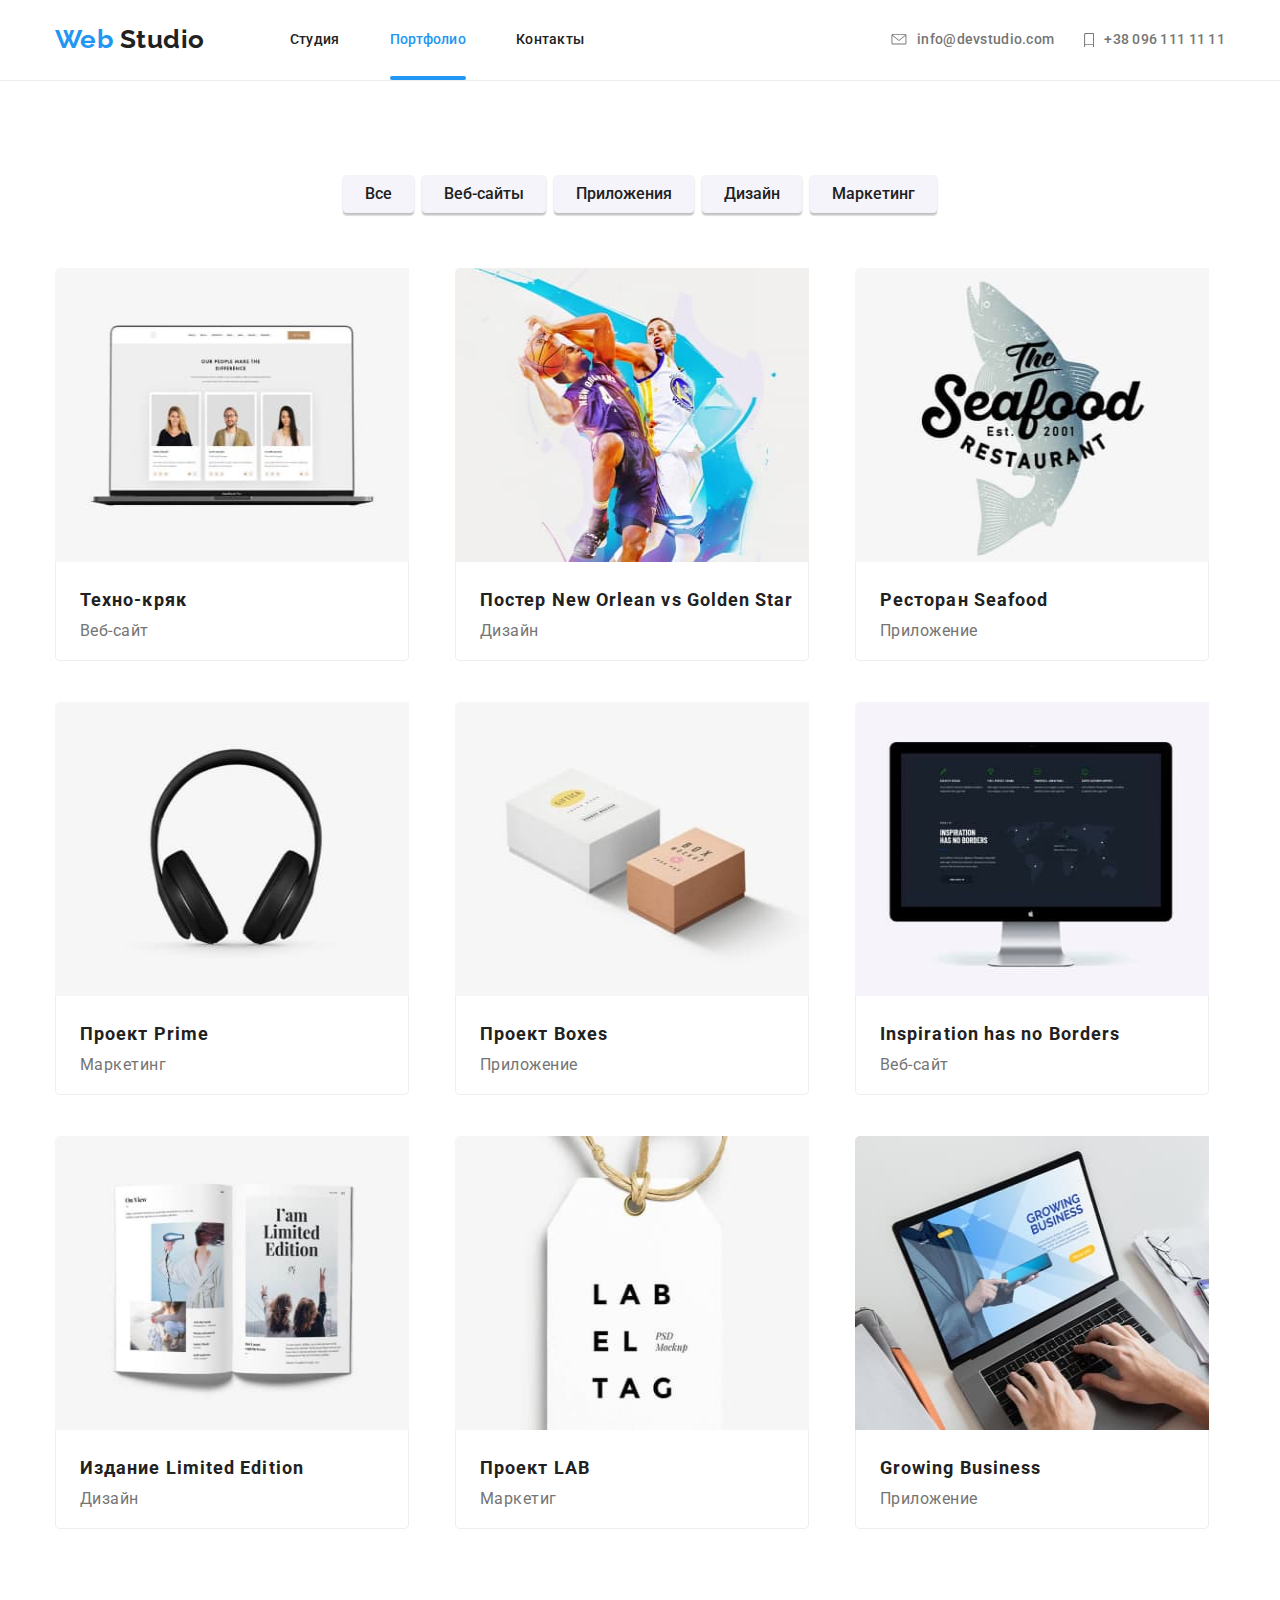
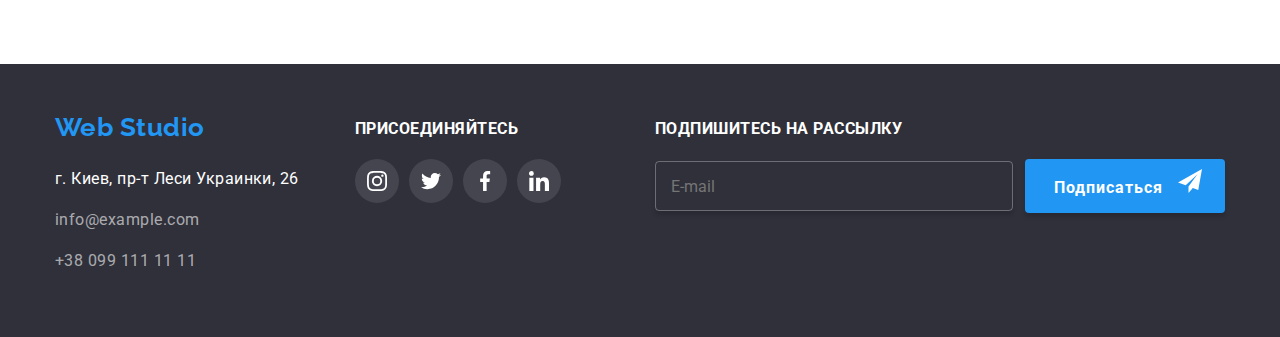
==== commit 246ea596: "add responsive design of Portfolio" ====
--- a/portfolio.html
+++ b/portfolio.html
@@ -130,15 +130,14 @@
                 <div class="examples__header">
                   <img
                   class="examples__img"
-
-                  srcset="./images/portfolio-images/portfolio-1.jpg 1x,
-                  ./images/portfolio-images/portfolio-1@2x.jpg 2x,
-                  ./images/portfolio-images/portfolio-1@3x.jpg 3x
-                  "
-
-                  src="./images/portfolio-images/portfolio-1.jpg"
                   alt="Техно-кряк"
-                  width="450px" 
+                  src="./images/portfolio-images/portfolio-1-370.jpg"
+                  srcset="
+                    ./images/portfolio-images/portfolio-1-370.jpg  1024w,
+                  ./images/portfolio-images/portfolio-1-354.jpg  768w,
+                    ./images/portfolio-images/portfolio-1-450.jpg 480w
+                  "
+                   sizes="100vw, (min-width:480px) 450px, (min-width: 768px) 354px, (min-width: 1024px) 370px" 
                   />
                   <div class="examples__overlay">
                     <p class="examples__description">
@@ -158,30 +157,30 @@
             <li class="examples item">
               <a href="" class="examples__link link">
                 <div class="examples__header">
-                  <img
-                     class="examples__img"
-
-                  srcset="./images/portfolio-images/portfolio-2.jpg 1x,
-                  ./images/portfolio-images/portfolio-2@2x.jpg 2x,
-                  ./images/portfolio-images/portfolio-2@3x.jpg 3x
-                  "
-
-                  src="./images/portfolio-images/portfolio-2.jpg"
+               <img
+                  class="examples__img"
                   alt="Постер New Orlean vs Golden Star"
-                  width="450px" 
-                  />
-                  <div class="examples__overlay">
-                    <p class="examples__description">
-                      Технокряк это современная площадка распространения
-                      коронавируса. Компании используют эту платформу для
-                      цифрового шпионажа и атак на защищённые сервера
-                      конкурентов.
-                    </p>
-                  </div>
-                </div>
-
-                <div class="card-bottom">
-                  <h2 class="examples__name">Growing Business</h2>
+                  src="./images/portfolio-images/portfolio-2-370.jpg"
+                  srcset="
+                    ./images/portfolio-images/portfolio-2-370.jpg  1024w,
+                  ./images/portfolio-images/portfolio-2-354.jpg  768w,
+                    ./images/portfolio-images/portfolio-2-450.jpg 480w
+                  "
+                   sizes="100vw, (min-width:480px) 450px, (min-width: 768px) 354px, (min-width: 1024px) 370px" 
+                  />
+                 
+                  <div class="examples__overlay">
+                    <p class="examples__description">
+                      Технокряк это современная площадка распространения
+                      коронавируса. Компании используют эту платформу для
+                      цифрового шпионажа и атак на защищённые сервера
+                      конкурентов.
+                    </p>
+                  </div>
+                </div>
+
+                <div class="card-bottom">
+                  <h2 class="examples__name">Постер New Orlean vs Golden Star</h2>
                   <p class="examples__sort">Дизайн</p>
                 </div>
               </a>
@@ -189,30 +188,30 @@
             <li class="examples item">
               <a href="" class="examples__link link">
                 <div class="examples__header">
-                  <img
-                    class="examples__img"
-
-                  srcset="./images/portfolio-images/portfolio-3.jpg 1x,
-                  ./images/portfolio-images/portfolio-3@2x.jpg 2x,
-                  ./images/portfolio-images/portfolio-3@3x.jpg 3x
-                  "
-
-                  src="./images/portfolio-images/portfolio-3.jpg"
+                <img
+                  class="examples__img"
                   alt="Логотип The sea food restaurant"
-                  width="450px"
-                  />
-                  <div class="examples__overlay">
-                    <p class="examples__description">
-                      Технокряк это современная площадка распространения
-                      коронавируса. Компании используют эту платформу для
-                      цифрового шпионажа и атак на защищённые сервера
-                      конкурентов.
-                    </p>
-                  </div>
-                </div>
-
-                <div class="card-bottom">
-                  <h2 class="examples__name">Growing Business</h2>
+                  src="./images/portfolio-images/portfolio-3-370.jpg"
+                  srcset="
+                    ./images/portfolio-images/portfolio-3-370.jpg  1024w,
+                  ./images/portfolio-images/portfolio-3-354.jpg  768w,
+                    ./images/portfolio-images/portfolio-3-450.jpg 480w
+                  "
+                   sizes="100vw, (min-width:480px) 450px, (min-width: 768px) 354px, (min-width: 1024px) 370px" 
+                  />
+                  
+                  <div class="examples__overlay">
+                    <p class="examples__description">
+                      Технокряк это современная площадка распространения
+                      коронавируса. Компании используют эту платформу для
+                      цифрового шпионажа и атак на защищённые сервера
+                      конкурентов.
+                    </p>
+                  </div>
+                </div>
+
+                <div class="card-bottom">
+                  <h2 class="examples__name">Ресторан Seafood</h2>
                   <p class="examples__sort">Приложение</p>
                 </div>
               </a>
@@ -221,29 +220,29 @@
               <a href="" class="examples__link link">
                 <div class="examples__header">
                   <img
-                                        class="examples__img"
-
-                  srcset="./images/portfolio-images/portfolio-4.jpg 1x,
-                  ./images/portfolio-images/portfolio-4@2x.jpg 2x,
-                  ./images/portfolio-images/portfolio-4@3x.jpg 3x
-                  "
-
-                  src="./images/portfolio-images/portfolio-4.jpg"
+                  class="examples__img"
                   alt="Наушники"
-                  width="450px"
-                  />
-                  <div class="examples__overlay">
-                    <p class="examples__description">
-                      Технокряк это современная площадка распространения
-                      коронавируса. Компании используют эту платформу для
-                      цифрового шпионажа и атак на защищённые сервера
-                      конкурентов.
-                    </p>
-                  </div>
-                </div>
-
-                <div class="card-bottom">
-                  <h2 class="examples__name">Growing Business</h2>
+                  src="./images/portfolio-images/portfolio-4-370.jpg"
+                  srcset="
+                    ./images/portfolio-images/portfolio-4-370.jpg  1024w,
+                  ./images/portfolio-images/portfolio-4-354.jpg  768w,
+                    ./images/portfolio-images/portfolio-4-450.jpg 480w
+                  "
+                   sizes="100vw, (min-width:480px) 450px, (min-width: 768px) 354px, (min-width: 1024px) 370px" 
+                  />
+                 
+                  <div class="examples__overlay">
+                    <p class="examples__description">
+                      Технокряк это современная площадка распространения
+                      коронавируса. Компании используют эту платформу для
+                      цифрового шпионажа и атак на защищённые сервера
+                      конкурентов.
+                    </p>
+                  </div>
+                </div>
+
+                <div class="card-bottom">
+                  <h2 class="examples__name">Проект Prime</h2>
                   <p class="examples__sort">Маркетинг</p>
                 </div>
               </a>
@@ -251,29 +250,29 @@
             <li class="examples item">
               <a href="" class="examples__link link">
                 <div class="examples__header">
-                  <img                    class="examples__img"
-
-                  srcset="./images/portfolio-images/portfolio-5.jpg 1x,
-                  ./images/portfolio-images/portfolio-5@2x.jpg 2x,
-                  ./images/portfolio-images/portfolio-5@3x.jpg 3x
-                  "
-
-                  src="./images/portfolio-images/portfolio-5.jpg"
+                  <img
+                  class="examples__img"
                   alt="Две коробки"
-                  width="450px"
-                  />
-                  <div class="examples__overlay">
-                    <p class="examples__description">
-                      Технокряк это современная площадка распространения
-                      коронавируса. Компании используют эту платформу для
-                      цифрового шпионажа и атак на защищённые сервера
-                      конкурентов.
-                    </p>
-                  </div>
-                </div>
-
-                <div class="card-bottom">
-                  <h2 class="examples__name">Growing Business</h2>
+                  src="./images/portfolio-images/portfolio-5-370.jpg"
+                  srcset="
+                    ./images/portfolio-images/portfolio-5-370.jpg  1024w,
+                  ./images/portfolio-images/portfolio-5-354.jpg  768w,
+                    ./images/portfolio-images/portfolio-5-450.jpg 480w
+                  "
+                   sizes="100vw, (min-width:480px) 450px, (min-width: 768px) 354px, (min-width: 1024px) 370px" 
+                  />
+                  <div class="examples__overlay">
+                    <p class="examples__description">
+                      Технокряк это современная площадка распространения
+                      коронавируса. Компании используют эту платформу для
+                      цифрового шпионажа и атак на защищённые сервера
+                      конкурентов.
+                    </p>
+                  </div>
+                </div>
+
+                <div class="card-bottom">
+                  <h2 class="examples__name">Проект Boxes</h2>
                   <p class="examples__sort">Приложение</p>
                 </div>
               </a>
@@ -281,30 +280,30 @@
             <li class="examples item">
               <a href="" class="examples__link link">
                 <div class="examples__header">
-                  <img                    
-                  class="examples__img"
-
-                  srcset="./images/portfolio-images/portfolio-6.jpg 1x,
-                  ./images/portfolio-images/portfolio-6@2x.jpg 2x,
-                  ./images/portfolio-images/portfolio-6@3x.jpg 3x
-                  "
-
-                  src="./images/portfolio-images/portfolio-6.jpg"
+                  <img
+                  class="examples__img"
                   alt="Монитор"
-                  width="450px"
-                  />
-                  <div class="examples__overlay">
-                    <p class="examples__description">
-                      Технокряк это современная площадка распространения
-                      коронавируса. Компании используют эту платформу для
-                      цифрового шпионажа и атак на защищённые сервера
-                      конкурентов.
-                    </p>
-                  </div>
-                </div>
-
-                <div class="card-bottom">
-                  <h2 class="examples__name">Growing Business</h2>
+                  src="./images/portfolio-images/portfolio-6-370.jpg"
+                  srcset="
+                    ./images/portfolio-images/portfolio-6-370.jpg  1024w,
+                  ./images/portfolio-images/portfolio-6-354.jpg  768w,
+                    ./images/portfolio-images/portfolio-6-450.jpg 480w
+                  "
+                   sizes="100vw, (min-width:480px) 450px, (min-width: 768px) 354px, (min-width: 1024px) 370px" 
+                  />
+                 
+                  <div class="examples__overlay">
+                    <p class="examples__description">
+                      Технокряк это современная площадка распространения
+                      коронавируса. Компании используют эту платформу для
+                      цифрового шпионажа и атак на защищённые сервера
+                      конкурентов.
+                    </p>
+                  </div>
+                </div>
+
+                <div class="card-bottom">
+                  <h2 class="examples__name">Inspiration has no Borders</h2>
                   <p class="examples__sort">Веб-сайт</p>
                 </div>
               </a>
@@ -312,29 +311,30 @@
             <li class="examples item">
               <a href="" class="examples__link link">
                 <div class="examples__header">
-                  <img                    class="examples__img"
-
-                  srcset="./images/portfolio-images/portfolio-7.jpg 1x,
-                  ./images/portfolio-images/portfolio-7@2x.jpg 2x,
-                  ./images/portfolio-images/portfolio-7@3x.jpg 3x
-                  "
-
-                  src="./images/portfolio-images/portfolio-7.jpg"
-                  alt="Разворот журнала"
-                  width="450px"
-                  />
-                  <div class="examples__overlay">
-                    <p class="examples__description">
-                      Технокряк это современная площадка распространения
-                      коронавируса. Компании используют эту платформу для
-                      цифрового шпионажа и атак на защищённые сервера
-                      конкурентов.
-                    </p>
-                  </div>
-                </div>
-
-                <div class="card-bottom">
-                  <h2 class="examples__name">Growing Business</h2>
+                  <img
+                  class="examples__img"
+                   alt="Разворот журнала"
+                  src="./images/portfolio-images/portfolio-7-370.jpg"
+                  srcset="
+                    ./images/portfolio-images/portfolio-7-370.jpg  1024w,
+                  ./images/portfolio-images/portfolio-7-354.jpg  768w,
+                    ./images/portfolio-images/portfolio-7-450.jpg 480w
+                  "
+                   sizes="100vw, (min-width:480px) 450px, (min-width: 768px) 354px, (min-width: 1024px) 370px" 
+                  />
+                  
+                  <div class="examples__overlay">
+                    <p class="examples__description">
+                      Технокряк это современная площадка распространения
+                      коронавируса. Компании используют эту платформу для
+                      цифрового шпионажа и атак на защищённые сервера
+                      конкурентов.
+                    </p>
+                  </div>
+                </div>
+
+                <div class="card-bottom">
+                  <h2 class="examples__name">Издание Limited Edition</h2>
                   <p class="examples__sort">Дизайн</p>
                 </div>
               </a>
@@ -342,29 +342,30 @@
             <li class="examples item">
               <a href="" class="examples__link link">
                 <div class="examples__header">
-                  <img                    class="examples__img"
-
-                  srcset="./images/portfolio-images/portfolio-8.jpg 1x,
-                  ./images/portfolio-images/portfolio-8@2x.jpg 2x,
-                  ./images/portfolio-images/portfolio-8@3x.jpg 3x
-                  "
-
-                  src="./images/portfolio-images/portfolio-8.jpg"
+                  <img
+                  class="examples__img"
                   alt="Лейбл Lab El Tag"
-                  width="450px"
-                  />
-                  <div class="examples__overlay">
-                    <p class="examples__description">
-                      Технокряк это современная площадка распространения
-                      коронавируса. Компании используют эту платформу для
-                      цифрового шпионажа и атак на защищённые сервера
-                      конкурентов.
-                    </p>
-                  </div>
-                </div>
-
-                <div class="card-bottom">
-                  <h2 class="examples__name">Growing Business</h2>
+                  src="./images/portfolio-images/portfolio-8-370.jpg"
+                  srcset="
+                    ./images/portfolio-images/portfolio-8-370.jpg  1024w,
+                  ./images/portfolio-images/portfolio-8-354.jpg  768w,
+                    ./images/portfolio-images/portfolio-8-450.jpg 480w
+                  "
+                   sizes="100vw, (min-width:480px) 450px, (min-width: 768px) 354px, (min-width: 1024px) 370px" 
+                  />
+                
+                  <div class="examples__overlay">
+                    <p class="examples__description">
+                      Технокряк это современная площадка распространения
+                      коронавируса. Компании используют эту платформу для
+                      цифрового шпионажа и атак на защищённые сервера
+                      конкурентов.
+                    </p>
+                  </div>
+                </div>
+
+                <div class="card-bottom">
+                  <h2 class="examples__name">Проект LAB</h2>
                   <p class="examples__sort">Маркетиг</p>
                 </div>
               </a>
@@ -372,17 +373,16 @@
             <li class="examples item">
               <a href="" class="examples__link link">
                 <div class="examples__header">
-                  <img                    class="examples__img"
-
-                  srcset="./images/portfolio-images/portfolio-9.jpg 1x,
-                  ./images/portfolio-images/portfolio-9@2x.jpg 2x,
-                  ./images/portfolio-images/portfolio-9@3x.jpg 3x
-            
-                  "
-
-                  src="./images/portfolio-images/portfolio-9.jpg"
+                  <img
+                  class="examples__img"
                   alt="Ноутбук с заставкой Growing Business"
-                  width="450px"
+                  src="./images/portfolio-images/portfolio-9-370.jpg"
+                  srcset="
+                    ./images/portfolio-images/portfolio-9-370.jpg  1024w,
+                  ./images/portfolio-images/portfolio-9-354.jpg  768w,
+                    ./images/portfolio-images/portfolio-9-450.jpg 480w
+                  "
+                   sizes="100vw, (min-width:480px) 450px, (min-width: 768px) 354px, (min-width: 1024px) 370px" 
                   />
                   <div class="examples__overlay">
                     <p class="examples__description">
--- a/css/main.min.css
+++ b/css/main.min.css
@@ -1,2 +1,2 @@
-.visually-hidden{position:absolute;width:1px;height:1px;margin:-1px;padding:0;overflow:hidden;border:0;clip:rect(0 0 0 0)}.list{margin-top:0;margin-right:0;margin-bottom:0;margin-left:0;padding:0;list-style:none}.item{list-style:none}address{font-style:normal}h1,h2,h3,h4,h5,h6,p{margin:0}body{font-family:Roboto, sans-serif;color:#757575;background-color:#fff;letter-spacing:0.03em}html{-webkit-box-sizing:border-box;box-sizing:border-box}*,*::before,*::after{-webkit-box-sizing:inherit;box-sizing:inherit}.section{padding-top:60px;padding-bottom:60px}@media screen and (min-width: 1024px){.section{padding-top:94px;padding-bottom:94px}}.container{margin-left:auto;margin-right:auto;padding-left:15px;padding-right:15px}@media screen and (min-width: 768px){.container{display:-webkit-box;display:-ms-flexbox;display:flex}}@media screen and (min-width: 1024px){.container{max-width:1200px}}.link{text-decoration:none;color:#757575;fill:currentColor;-webkit-transition-duration:250ms;transition-duration:250ms;-webkit-transition-timing-function:cubic-bezier(0.4, 0, 0.2, 1);transition-timing-function:cubic-bezier(0.4, 0, 0.2, 1)}.link:hover,.link:focus{color:#2196f3}.title{font-weight:700;font-size:36px;line-height:1.17;text-align:center}img{display:block;max-width:100%;height:auto}h1,h2,h3,h4,h5,h6{color:#212121}.upper{text-transform:uppercase}.centered{text-align:center}.button{display:inline-block;text-align:center;width:200px;padding-top:10px;padding-right:auto;padding-bottom:10px;padding-left:auto;font-weight:700;font-size:16px;line-height:1.88;color:#fff;background-color:#2196f3;letter-spacing:0.06em;-webkit-box-shadow:0px 4px 4px rgba(0,0,0,0.15);box-shadow:0px 4px 4px rgba(0,0,0,0.15);border-radius:4px;border:none;cursor:pointer}.page-header{margin-left:auto;margin-right:auto}.header-container{position:relative;margin-left:auto;margin-right:auto;max-width:1200px}@media screen and (min-width: 1024px){.header-container{display:-webkit-box;display:-ms-flexbox;display:flex;-webkit-box-align:center;-ms-flex-align:center;align-items:center;-webkit-box-pack:center;-ms-flex-pack:center;justify-content:center}}.nav-container{display:-webkit-box;display:-ms-flexbox;display:flex;-webkit-box-pack:justify;-ms-flex-pack:justify;justify-content:space-between;-webkit-box-align:center;-ms-flex-align:center;align-items:center;min-height:60px;width:100%}@media screen and (min-width: 1024px){.nav-container{display:-webkit-box;display:-ms-flexbox;display:flex;-webkit-box-align:center;-ms-flex-align:center;align-items:center;-webkit-box-pack:center;-ms-flex-pack:center;justify-content:center;height:80px}}@media screen and (min-width: 768px){.site-nav{display:-webkit-box;display:-ms-flexbox;display:flex;-webkit-box-align:center;-ms-flex-align:center;align-items:center;-webkit-box-pack:center;-ms-flex-pack:center;justify-content:center}}.site-nav .link{display:inline-block;margin-bottom:40px;font-weight:500;font-size:18px;line-height:1.17;text-align:center;letter-spacing:0.02em;color:#212121}.site-nav .link:hover,.site-nav .link:focus{color:#2196f3}.site-nav .link.current{color:#2196f3;position:relative}.site-nav .link.current::after{content:'';display:block;width:100%;height:4px;position:absolute;bottom:-8px;margin-top:8px;background-color:#2196f3;border-radius:2px}@media screen and (min-width: 768px){.site-nav .link{margin-top:0;margin-bottom:0;padding-top:32px;padding-bottom:32px;bottom:0;left:0;font-size:14px;line-height:1.14}.site-nav .link.current::after{content:'';display:block;width:100%;height:4px;position:absolute;bottom:0;left:0;background-color:#2196f3;border-radius:2px}}@media screen and (min-width: 768px){.site-nav>.item+.item{margin-left:20px}}@media screen and (min-width: 768px) and (min-width: 1024px){.site-nav>.item+.item{margin-left:50px}}.contact-info{font-weight:500;font-size:18px;line-height:1.17;letter-spacing:0.02em;color:#757575}@media screen and (min-width: 768px){.contact-info{font-size:14px;line-height:1.14;margin-left:auto}}.contacts-header{display:block}@media screen and (min-width: 768px){.contacts-header{padding-top:21px;padding-bottom:21px;margin-left:auto}}@media screen and (min-width: 768px) and (min-width: 1024px){.contacts-header{display:-webkit-box;display:-ms-flexbox;display:flex}}.contacts-header__link{display:-webkit-box;display:-ms-flexbox;display:flex;-webkit-box-align:center;-ms-flex-align:center;align-items:center;-webkit-box-pack:center;-ms-flex-pack:center;justify-content:center;color:#757575;fill:#757575;cursor:pointer}.contacts-header__link:hover,.contacts-header__link:focus{color:#2196f3;fill:#2196f3}.contacts-header .item+.item{margin-top:16px}@media screen and (min-width: 768px){.contacts-header .item+.item{margin-top:10px}}@media screen and (min-width: 1024px){.contacts-header .item+.item{margin-top:0px;margin-left:30px}}.icon-envelope{margin-right:10px;fill:inherit;width:16px;height:11.2px}.icon-phone{margin-right:10px;fill:inherit;width:10px;height:14.94px}.company-logo,.footer__logo{display:block;white-space:nowrap;color:#2196f3;font-family:Raleway, sans-serif;font-weight:700;font-size:24px;line-height:1.2}@media screen and (min-width: 480px){.company-logo,.footer__logo{margin-right:81px}}@media screen and (min-width: 1024px){.company-logo,.footer__logo{font-size:26px;margin-right:85px}}.company-logo__text{color:#212121}.company-logo__text--white{color:#fff}.footer__logo{display:block;margin-bottom:20px;margin-right:0}.menu-button{display:-webkit-inline-box;display:-ms-inline-flexbox;display:inline-flex;margin:0;padding:0;border:none;outline:none;background-color:transparent;fill:inherit}@media screen and (min-width: 768px){.menu-button{display:none}}.menu-button:hover,.menu-button:focus{fill:#2196f3}.menu-button .icon-cross{display:none}.menu-button.is-open .icon-cross{display:block}.menu-button.is-open .icon-menu{display:none}.menu-container{background-color:#fff;padding-top:60px;padding-bottom:60px;border-top:1px solid #ececec;-webkit-box-shadow:0px 1px 3px rgba(0,0,0,0.16),0px 2px 4px rgba(0,0,0,0.08),0px 4px 8px rgba(0,0,0,0.04);box-shadow:0px 1px 3px rgba(0,0,0,0.16),0px 2px 4px rgba(0,0,0,0.08),0px 4px 8px rgba(0,0,0,0.04);font-size:20px;z-index:2}@media screen and (max-width: 767px){.menu-container{display:none;position:absolute;top:100%;left:0;width:100%}.menu-container.is-open{display:block;text-align:center}}@media screen and (min-width: 768px){.menu-container{display:none}}.reviews{display:-webkit-box;display:-ms-flexbox;display:flex}@media screen and (max-width: 767px){.reviews{display:none}}.advantages{margin-left:auto;margin-right:auto}.advantages__title{text-align:center;margin-bottom:10px;font-weight:700;line-height:1.14;letter-spacing:0.06em}.advantages__text{text-align:initial;padding:0;margin:0;font-size:14px;line-height:2}.advantages__item{display:block;text-align:center;margin-left:auto;margin-right:auto;padding:0;min-height:226px}.advantages__item:not(:last-child){margin-bottom:30px}.advantages__item .link{display:block;max-height:120px;margin-bottom:30px}.advantages__rectangle{display:-webkit-box;display:-ms-flexbox;display:flex;max-height:120px;padding-top:25px;padding-bottom:25px;background:#f5f4fa;border-radius:4px}.advantages__rectangle>.icon{display:block;margin-left:auto;margin-right:auto;width:70px;height:70px}@media screen and (min-width: 768px){.advantages{display:-webkit-box;display:-ms-flexbox;display:flex;-ms-flex-wrap:wrap;flex-wrap:wrap}.advantages__item{display:block;max-width:354px;-webkit-box-sizing:border-box;box-sizing:border-box;margin-bottom:30px;text-align:initial}.advantages__item:nth-child(2n){margin-right:0}.advantages__item:nth-last-child(-n+2){margin-bottom:0}}@media screen and (min-width: 1024px){.advantages{-ms-flex-wrap:nowrap;flex-wrap:nowrap}.advantages__item{width:calc((100%-4 * 30px) / 4);height:120px;margin-bottom:0;margin-right:0}.advantages__item+.advantages__item{margin-left:30px}.advantages__rectangle{max-width:270px}}.hero{position:relative;z-index:1;max-width:480px;min-height:400px;margin-left:auto;margin-right:auto;text-align:center;padding-top:118px;background-repeat:no-repeat;background-color:#2f303a;background-image:-webkit-gradient(linear, left top, right top, from(rgba(47,48,58,0.8)), to(rgba(47,48,58,0.8))),url("../images/index-images/hero-img-mobile.jpg");background-image:linear-gradient(to right, rgba(47,48,58,0.8), rgba(47,48,58,0.8)),url("../images/index-images/hero-img-mobile.jpg");background-size:480px 400px}.hero-title{margin-bottom:30px;font-weight:900;font-size:26px;line-height:1.6;color:#fff;letter-spacing:0.06em}.hero .button{width:200px;height:50px;font-weight:700;font-size:16px;line-height:1.88;color:#fff;background-color:#2196f3;letter-spacing:0.06em;border:none;-webkit-box-shadow:0px 4px 4px rgba(0,0,0,0.15);box-shadow:0px 4px 4px rgba(0,0,0,0.15);border-radius:4px;cursor:pointer}@media screen and (min-width: 480px) and (min-device-pixel-ratio: 2), screen and (min-width: 480px) and (-webkit-min-device-pixel-ratio: 2), screen and (min-width: 480px) and (min-resolution: 192dpi), screen and (min-width: 480px) and (min-resolution: 2dppx){.hero{background-image:-webkit-gradient(linear, left top, right top, from(rgba(47,48,58,0.8)), to(rgba(47,48,58,0.8))),url("../images/index-images/hero-img-mobile@2x.jpg");background-image:linear-gradient(to right, rgba(47,48,58,0.8), rgba(47,48,58,0.8)),url("../images/index-images/hero-img-mobile@2x.jpg");background-size:480px 400px}}@media screen and (min-width: 480px) and (min-device-pixel-ratio: 3), screen and (min-width: 480px) and (-webkit-min-device-pixel-ratio: 3), screen and (min-width: 480px) and (min-resolution: 3dppx), screen and (min-width: 480px) and (min-resolution: 288dpi){.hero{background-image:-webkit-gradient(linear, left top, right top, from(rgba(47,48,58,0.8)), to(rgba(47,48,58,0.8))),url("../images/index-images/hero-img-mobile@3x.jpg");background-image:linear-gradient(to right, rgba(47,48,58,0.8), rgba(47,48,58,0.8)),url("../images/index-images/hero-img-mobile@3x.jpg")}}@media screen and (min-width: 768px){.hero{max-width:768px;min-height:400px;background-image:-webkit-gradient(linear, left top, right top, from(rgba(47,48,58,0.8)), to(rgba(47,48,58,0.8))),url("../images/index-images/hero-img-tablet.jpg");background-image:linear-gradient(to right, rgba(47,48,58,0.8), rgba(47,48,58,0.8)),url("../images/index-images/hero-img-tablet.jpg");background-size:768px 400px}}@media screen and (min-width: 768px) and (min-device-pixel-ratio: 2), screen and (min-width: 768px) and (-webkit-min-device-pixel-ratio: 2), screen and (min-width: 768px) and (min-resolution: 192dpi), screen and (min-width: 768px) and (min-resolution: 2dppx){.hero{background-image:-webkit-gradient(linear, left top, right top, from(rgba(47,48,58,0.8)), to(rgba(47,48,58,0.8))),url("../images/index-images/hero-img-tablet@2x.jpg");background-image:linear-gradient(to right, rgba(47,48,58,0.8), rgba(47,48,58,0.8)),url("../images/index-images/hero-img-tablet@2x.jpg")}}@media screen and (min-width: 768px) and (min-device-pixel-ratio: 3), screen and (min-width: 768px) and (-webkit-min-device-pixel-ratio: 3), screen and (min-width: 768px) and (min-resolution: 3dppx), screen and (min-width: 768px) and (min-resolution: 288dpi){.hero{background-image:-webkit-gradient(linear, left top, right top, from(rgba(47,48,58,0.8)), to(rgba(47,48,58,0.8))),url("../images/index-images/hero-img-tablet@3x.jpg");background-image:linear-gradient(to right, rgba(47,48,58,0.8), rgba(47,48,58,0.8)),url("../images/index-images/hero-img-tablet@3x.jpg")}}@media screen and (min-width: 1024px){.hero{max-width:1600px;min-height:600px;padding-top:200px;font-size:44px;line-height:1.36;background-image:-webkit-gradient(linear, left top, right top, from(rgba(47,48,58,0.8)), to(rgba(47,48,58,0.8))),url("../images/index-images/hero-img-desktop.jpg");background-image:linear-gradient(to right, rgba(47,48,58,0.8), rgba(47,48,58,0.8)),url("../images/index-images/hero-img-desktop.jpg");background-size:1600px 600px}}@media screen and (min-width: 1024px) and (min-device-pixel-ratio: 2), screen and (min-width: 1024px) and (-webkit-min-device-pixel-ratio: 2), screen and (min-width: 1024px) and (min-resolution: 192dpi), screen and (min-width: 1024px) and (min-resolution: 2dppx){.hero{background-image:-webkit-gradient(linear, left top, right top, from(rgba(47,48,58,0.8)), to(rgba(47,48,58,0.8))),url("../images/index-images/hero-img-desktop@2x.jpg");background-image:linear-gradient(to right, rgba(47,48,58,0.8), rgba(47,48,58,0.8)),url("../images/index-images/hero-img-desktop@2x.jpg")}}@media screen and (min-width: 1024px) and (min-device-pixel-ratio: 3), screen and (min-width: 1024px) and (-webkit-min-device-pixel-ratio: 3), screen and (min-width: 1024px) and (min-resolution: 3dppx), screen and (min-width: 1024px) and (min-resolution: 288dpi){.hero{background-image:-webkit-gradient(linear, left top, right top, from(rgba(47,48,58,0.8)), to(rgba(47,48,58,0.8))),url("../images/index-images/hero-img-desktop@3x.jpg");background-image:linear-gradient(to right, rgba(47,48,58,0.8), rgba(47,48,58,0.8)),url("../images/index-images/hero-img-desktop@3x.jpg")}}.backdrop{position:fixed;display:-webkit-box;display:-ms-flexbox;display:flex;-webkit-box-align:center;-ms-flex-align:center;align-items:center;-webkit-box-pack:center;-ms-flex-pack:center;justify-content:center;z-index:2;padding-left:15px;padding-right:15px;padding-top:93px;top:0;left:0;width:100%;height:100%;background-color:rgba(0,0,0,0.2);-webkit-transition-duration:250ms;transition-duration:250ms;-webkit-transition-timing-function:cubic-bezier(0.4, 0, 0.2, 1);transition-timing-function:cubic-bezier(0.4, 0, 0.2, 1)}.backdrop.is-hidden{visibility:hidden;opacity:0;pointer-events:none}.form{position:absolute;display:block;padding:40px;max-width:450px;min-height:609px;visibility:visible;opacity:1;text-align:center;background-color:#fff}@media screen and (width: 1024px){.form{width:528px;height:581px}}.form__title{display:block;max-width:100%;font-weight:700;font-size:20px;line-height:1.15;color:#212121;margin-bottom:30px}@media screen and (min-width: 1024px){.form__title{font-size:14px;line-height:2}}.form__field{display:-webkit-box;display:-ms-flexbox;display:flex;-webkit-box-align:center;-ms-flex-align:center;align-items:center;-webkit-box-pack:center;-ms-flex-pack:center;justify-content:center;position:relative;margin-right:auto;margin-left:auto;margin-bottom:28px;width:100%}.form__input{display:block;width:100%;height:40px;padding-left:42px;border:1px solid rgba(33,33,33,0.2);-webkit-box-sizing:border-box;box-sizing:border-box;border-radius:4px}.form__input:focus{border:1px solid #2196f3;outline:none}.form__icon{display:block;position:absolute;top:50%;left:18px;-webkit-transform:translateY(-50%);transform:translateY(-50%);width:18px;height:18px}.form__input:focus+.form__icon{fill:#2196f3}.form__label{display:block;position:absolute;height:16px;top:50%;-webkit-transform:translateY(-50%);transform:translateY(-50%);left:42px;-webkit-transition-duration:250ms;transition-duration:250ms;-webkit-transition-timing-function:cubic-bezier(0.4, 0, 0.2, 1);transition-timing-function:cubic-bezier(0.4, 0, 0.2, 1);line-height:1.14}.form__input:focus ~ .form__label,.form__input:not(:placeholder-shown) ~ .form__label{-webkit-transform:translateX(-24px) translateY(-250%);transform:translateX(-24px) translateY(-250%);color:#2196f3}.comment-textarea{position:relative;display:block;width:100%;padding:12px 16px;border:1px solid rgba(33,33,33,0.2);-webkit-box-sizing:border-box;box-sizing:border-box;border-radius:4px;resize:none}.comment-textarea:focus{border:1px solid #2196f3;outline:none}.comment__label{position:absolute;top:12px;left:16px}.comment-textarea:focus ~ .comment__label,.comment-textarea:not(:placeholder-shown) ~ .comment__label{-webkit-transform:translateY(-200%);transform:translateY(-200%);color:#2196f3}.policy-label{display:-webkit-box;display:-ms-flexbox;display:flex;-webkit-box-align:start;-ms-flex-align:start;align-items:flex-start;font-size:12px;line-height:1.2}@media screen and (min-width: 1024px){.policy-label{font-size:14px;line-height:1.7}}.policy-checkbox{-webkit-appearance:none;-moz-appearance:none;appearance:none;position:absolute}.checkbox__icon{display:inline-block;width:16px;height:15px;margin-right:8px;border:1px solid #212121;background-color:#fff;background-position:center;background-repeat:no-repeat;background-size:auto;-webkit-transition-duration:250ms;transition-duration:250ms;-webkit-transition-timing-function:cubic-bezier(0.4, 0, 0.2, 1);transition-timing-function:cubic-bezier(0.4, 0, 0.2, 1)}.policy-checkbox:checked+.checkbox__icon{border-color:#2196f3;background-color:#2196f3;background-origin:border-box;background-size:contain;background-image:url(../images/index-images/check-1.svg)}.policy-label>p{padding:0;text-align:left;white-space:nowrap}.conditions-link{color:#2196f3}.form__close{display:block;position:absolute;background-image:url(../images/index-images/modal-close-opt.svg);background-repeat:no-repeat;background-position:center;background-color:#fff;border:none;-webkit-box-shadow:0px 2px 1px rgba(0,0,0,0.2),0px 1px 1px rgba(0,0,0,0.14),0px 1px 3px rgba(0,0,0,0.12);box-shadow:0px 2px 1px rgba(0,0,0,0.2),0px 1px 1px rgba(0,0,0,0.14),0px 1px 3px rgba(0,0,0,0.12);width:30px;height:30px;top:8px;right:8px;cursor:pointer;border-radius:50%}.advantages{margin-left:auto;margin-right:auto}.advantages__title{text-align:center;margin-bottom:10px;font-weight:700;line-height:1.14;letter-spacing:0.06em}.advantages__text{text-align:initial;padding:0;margin:0;font-size:14px;line-height:2}.advantages__item{display:block;text-align:center;margin-left:auto;margin-right:auto;padding:0;min-height:226px}.advantages__item:not(:last-child){margin-bottom:30px}.advantages__item .link{display:block;max-height:120px;margin-bottom:30px}.advantages__rectangle{display:-webkit-box;display:-ms-flexbox;display:flex;max-height:120px;padding-top:25px;padding-bottom:25px;background:#f5f4fa;border-radius:4px}.advantages__rectangle>.icon{display:block;margin-left:auto;margin-right:auto;width:70px;height:70px}@media screen and (min-width: 768px){.advantages{display:-webkit-box;display:-ms-flexbox;display:flex;-ms-flex-wrap:wrap;flex-wrap:wrap}.advantages__item{display:block;max-width:354px;-webkit-box-sizing:border-box;box-sizing:border-box;margin-bottom:30px;text-align:initial}.advantages__item:nth-child(2n){margin-right:0}.advantages__item:nth-last-child(-n+2){margin-bottom:0}}@media screen and (min-width: 1024px){.advantages{-ms-flex-wrap:nowrap;flex-wrap:nowrap}.advantages__item{width:calc((100%-4 * 30px) / 4);height:120px;margin-bottom:0;margin-right:0}.advantages__item+.advantages__item{margin-left:30px}.advantages__rectangle{max-width:270px}}.what-we-do.section{display:none}@media screen and (min-width: 1024px){.what-we-do.section{display:block;padding-top:0;border-top:1px solid #ececec;background-color:teal}.what-we-do-container{display:block}.what-we-do-container>.title{margin-bottom:50px}.applications{display:-webkit-box;display:-ms-flexbox;display:flex}.applications-card{position:relative}.applications-card>.link{display:block}.applications-card+.applications-card{margin-left:30px}.applications-type{padding-top:27px;padding-bottom:27px;width:100%;height:70px;position:absolute;bottom:0;left:0;font-size:14px;font-weight:700;line-height:1.14;text-align:center;color:#fff;background-color:rgba(47,48,58,0.8);border-radius:0px 0px 4px 4px}.applications-image{display:block;border-radius:none}}.team-section{background:#f5f4fa}.our-team-container{display:block}.our-team-container .title{margin-bottom:50px}.members{display:block;text-align:center;margin-left:auto;margin-right:auto;padding:0}.members-card{display:block;max-width:450px;padding-bottom:24px;background-color:#fff;-webkit-box-shadow:0px 2px 1px rgba(0,0,0,0.2),0px 1px 1px rgba(0,0,0,0.14),0px 1px 3px rgba(0,0,0,0.12);box-shadow:0px 2px 1px rgba(0,0,0,0.2),0px 1px 1px rgba(0,0,0,0.14),0px 1px 3px rgba(0,0,0,0.12);border-radius:4px}.members-card+.members-card{margin-top:30px}.members-card:first-child{margin-top:0}.members-picture{display:block;margin-bottom:30px}.members-name,.members-profession{font-size:16px;line-height:1.19}.members-name{font-weight:500;margin-bottom:10px}.members-profession{margin-top:0;margin-bottom:16px}@media screen and (min-width: 768px){.members{display:-webkit-box;display:-ms-flexbox;display:flex;-webkit-box-align:center;-ms-flex-align:center;align-items:center;-webkit-box-pack:center;-ms-flex-pack:center;justify-content:center;margin-left:auto;margin-right:auto;-ms-flex-wrap:wrap;flex-wrap:wrap}.members-card.item{display:block;width:354px;margin-right:30px;margin-bottom:30px}.members-card:nth-child(2n){margin-right:0}.members-card:nth-last-child(-n+2){margin-bottom:0}.members-card+.members-card{margin-top:0}}@media screen and (min-width: 1024px){.members{-ms-flex-wrap:nowrap;flex-wrap:nowrap}.members-card.item{width:calc((100%-4 * 30px) / 4);max-width:270px;margin-right:0;margin-bottom:0}.members-card+.members-card{margin-right:0;margin-left:30px}}.social-media{display:-webkit-box;display:-ms-flexbox;display:flex;-webkit-box-align:center;-ms-flex-align:center;align-items:center;-webkit-box-pack:center;-ms-flex-pack:center;justify-content:center;padding:0;margin:0}.social-media__item+.social-media__item{margin-left:10px}.social-media__link--light,.social-media__link--dark{display:block;width:44px;height:44px;padding:12px;border-radius:50%;fill:currentColor;cursor:pointer}.social-media__link--light:hover,.social-media__link--dark:hover,.social-media__link--light:focus,.social-media__link--dark:focus{fill:#fff;background-color:#2196f3}.social-media__link--light{fill:#afb1b8;background-color:#fff}.social-media__link--dark{fill:#fff;background-color:rgba(255,255,255,0.1)}.social-media__logo{fill:inherit;width:20px;height:20px}.social-media__logo--inverse{fill:inherit}.social-media__icon+.social-media__icon{margin-left:10px}.our-clients-container{display:block;text-align:center}.our-clients-title{text-align:center;margin-bottom:50px;font-weight:700;font-size:28px;line-height:1.18}.clients__list{display:-webkit-box;display:-ms-flexbox;display:flex;-webkit-box-align:center;-ms-flex-align:center;align-items:center;-webkit-box-pack:center;-ms-flex-pack:center;justify-content:center;cursor:pointer;-ms-flex-wrap:wrap;flex-wrap:wrap}.clients__link{display:-webkit-box;display:-ms-flexbox;display:flex;-webkit-box-align:center;-ms-flex-align:center;align-items:center;-webkit-box-pack:center;-ms-flex-pack:center;justify-content:center;margin-left:auto;margin-right:auto;width:210px;height:90px;border:1px solid #afb1b8;-webkit-box-sizing:border-box;box-sizing:border-box;border-radius:4px;fill:#afb1b8}.clients__link:hover{border:1px solid #2196f3;fill:#2196f3}.clients__item{margin-bottom:30px;margin-right:30px}.clients__item:nth-child(2n){margin-right:0}.clients__item:nth-last-child(-n+2){margin-bottom:0}.clients__logo{fill:inherit}@media screen and (min-width: 768px){.clients__item:nth-child(2n){margin-right:30px}.clients__item:nth-child(3n){margin-right:0}.clients__item:nth-last-child(-n+3){margin-bottom:0}}@media screen and (min-width: 1024px){.clients__list{-ms-flex-wrap:nowrap;flex-wrap:nowrap}.clients__link{width:170px}.clients__item{margin-bottom:0;margin-right:0}.clients__item:nth-child(2n){margin-right:0}.clients__item+.clients__item{margin-left:30px}}.footer-section{display:block;padding-top:0;padding-bottom:60px;color:#fff;background:#2f303a;padding-top:56px}.footer-container{text-align:center}@media screen and (min-width: 768px){.footer-container{display:block}.contacts-join-container{display:-webkit-box;display:-ms-flexbox;display:flex;-ms-flex-pack:distribute;justify-content:space-around}}.googlemaps{display:inline-block;margin-bottom:8px;line-height:1.7;color:#fff}.contacts{display:block}.contacts__email{display:inline-block;font-weight:400;line-height:2;color:rgba(255,255,255,0.6);margin-bottom:8px}.contacts__info{display:inline-block;font-weight:400;line-height:2;color:rgba(255,255,255,0.6);margin-bottom:60px}.contacts__email{margin-bottom:9px}.join-container{margin-bottom:60px}.join-text{display:block;margin-bottom:20px}.subscribe{max-width:450px;margin-left:auto;margin-right:auto}.subscribe__title{display:block;margin-bottom:20px;line-height:1.14}.subscribe__label{display:block;margin-bottom:30px;line-height:1.14}.subscribe__icon{margin-left:10px;fill:#fff;width:24px;height:24px}.subscribe__container>.button{display:inline-block;padding-top:10px;padding-bottom:10px;padding-left:29px;padding-right:28px;line-height:1.88;text-align:center;white-space:nowrap}.footer__input{width:358px;height:50px;border:1px solid rgba(255,255,255,0.3);-webkit-box-sizing:border-box;box-sizing:border-box;-webkit-box-shadow:0px 4px 4px rgba(0,0,0,0.15);box-shadow:0px 4px 4px rgba(0,0,0,0.15);border-radius:4px;padding:15px;background-color:inherit}.footer__input:focus{outline:none;color:#fff}@media screen and (min-width: 1024px){.footer-container{display:-webkit-box;display:-ms-flexbox;display:flex;-webkit-box-pack:justify;-ms-flex-pack:justify;justify-content:space-between;max-width:1200px}.footer-contacts{text-align:initial;white-space:nowrap;margin-top:-8px;margin-right:69px;max-width:231px}.googlemaps{margin-bottom:9px;line-height:2}.contacts__email{margin-bottom:9px}.contacts__info{margin-bottom:0px}.join-container{margin-right:94px;text-align:initial}.join-text{margin-bottom:21px}.subscribe{max-width:570px}.subscribe__container{display:-webkit-box;display:-ms-flexbox;display:flex;-webkit-box-align:center;-ms-flex-align:center;align-items:center}.subscribe__title{text-align:initial;margin-bottom:21px}.subscribe__label{margin-bottom:0px;margin-right:12px}}.portfolio-section{border-top:1px solid #ececec}.filter-container{padding-bottom:40px}.filter{display:-webkit-box;display:-ms-flexbox;display:flex;-webkit-box-align:center;-ms-flex-align:center;align-items:center;-webkit-box-pack:center;-ms-flex-pack:center;justify-content:center;margin-left:auto;margin-right:auto;-ms-flex-wrap:wrap;flex-wrap:wrap}.filter .item:not(:last-child){margin-right:8px}.filter .item:last-child{margin-right:0}.filter__button{display:block;padding:6px 22px;margin-bottom:15px;font-weight:500;font-size:16px;line-height:1.63;color:#212121;background-color:#f5f4fa;-webkit-box-shadow:0px 2px 2px rgba(0,0,0,0.12),0px 1px 2px rgba(0,0,0,0.08),0px 3px 1px rgba(0,0,0,0.1);box-shadow:0px 2px 2px rgba(0,0,0,0.12),0px 1px 2px rgba(0,0,0,0.08),0px 3px 1px rgba(0,0,0,0.1);border-radius:4px;border:none;-webkit-transition-duration:250ms;transition-duration:250ms;-webkit-transition-timing-function:cubic-bezier(0.4, 0, 0.2, 1);transition-timing-function:cubic-bezier(0.4, 0, 0.2, 1);cursor:pointer}.filter__button:hover,.filter__button:focus{color:#fff;background-color:#2196f3}.galery-section{padding-top:0}.examples{display:block;margin-left:auto;margin-right:auto;max-width:450px;min-height:404px;margin-bottom:30px;overflow:hidden;-webkit-box-sizing:border-box;box-sizing:border-box;border-radius:5px}.examples__header{display:block;position:relative;overflow:hidden;width:450px;height:294px}.examples__name{margin-bottom:4px;font-weight:700;font-size:18px;line-height:2;letter-spacing:0.06em}.examples-sort{margin:0;font-size:16px;line-height:1.88;-webkit-transition-duration:0;transition-duration:0}.examples__link{display:block}.examples__link:hover{color:currentColor}.card-bottom{padding:20px 24px;margin:0;border-bottom:1px solid #eeeeee;border-right:1px solid #eeeeee;border-left:1px solid #eeeeee;border-bottom-right-radius:5px;border-bottom-left-radius:5px}.examples__overlay{display:inline-block;content:'';position:absolute;opacity:0;width:100%;height:100%;top:0;right:0;-webkit-transition:-webkit-transform 250ms cubic-bezier(0.4, 0, 0.2, 1);transition:-webkit-transform 250ms cubic-bezier(0.4, 0, 0.2, 1);transition:transform 250ms cubic-bezier(0.4, 0, 0.2, 1);transition:transform 250ms cubic-bezier(0.4, 0, 0.2, 1), -webkit-transform 250ms cubic-bezier(0.4, 0, 0.2, 1);-webkit-transform:translateY(100%);transform:translateY(100%);padding:63px 24px;background-color:rgba(33,150,243,0.9)}.examples:hover .examples__overlay{opacity:1;-webkit-transform:translateY(0);transform:translateY(0)}.examples__overlay .examples__description{font-size:18px;line-height:1.56;margin:0;color:#fff}@media screen and (min-width: 768px){.galery{-ms-flex-wrap:wrap;flex-wrap:wrap;-webkit-box-align:start;-ms-flex-align:start;align-items:flex-start}.examples{margin-right:30px;width:354px;height:294px}.examples:nth-last-child(2n){margin-right:0}.examples__header{width:354px;height:294px}.examples__img{width:inherit;height:inherit}.card-bottom{width:354px}.examples__overlay{width:100%;opacity:1}.examples:last-child{margin-bottom:0}}@media screen and (min-width: 1024px){.examples{width:370px}.examples__link{margin-right:0}.examples:nth-last-child(2n){margin-right:30px}.examples:nth-child(3n){margin-right:0}}
+.visually-hidden{position:absolute;width:1px;height:1px;margin:-1px;padding:0;overflow:hidden;border:0;clip:rect(0 0 0 0)}.list{margin-top:0;margin-right:0;margin-bottom:0;margin-left:0;padding:0;list-style:none}.item{list-style:none}address{font-style:normal}h1,h2,h3,h4,h5,h6,p{margin:0}body{font-family:Roboto, sans-serif;color:#757575;background-color:#fff;letter-spacing:0.03em}html{-webkit-box-sizing:border-box;box-sizing:border-box}*,*::before,*::after{-webkit-box-sizing:inherit;box-sizing:inherit}.section{padding-top:60px;padding-bottom:60px}@media screen and (min-width: 1024px){.section{padding-top:94px;padding-bottom:94px}}.container{margin-left:auto;margin-right:auto;padding-left:15px;padding-right:15px}@media screen and (min-width: 768px){.container{display:-webkit-box;display:-ms-flexbox;display:flex}}@media screen and (min-width: 1024px){.container{max-width:1200px}}.link{text-decoration:none;color:#757575;fill:currentColor;-webkit-transition-duration:250ms;transition-duration:250ms;-webkit-transition-timing-function:cubic-bezier(0.4, 0, 0.2, 1);transition-timing-function:cubic-bezier(0.4, 0, 0.2, 1)}.link:hover,.link:focus{color:#2196f3}.title{font-weight:700;font-size:36px;line-height:1.17;text-align:center}img{display:block;max-width:100%;height:auto}h1,h2,h3,h4,h5,h6{color:#212121}.upper{text-transform:uppercase}.centered{text-align:center}.button{display:inline-block;text-align:center;width:200px;padding-top:10px;padding-right:auto;padding-bottom:10px;padding-left:auto;font-weight:700;font-size:16px;line-height:1.88;color:#fff;background-color:#2196f3;letter-spacing:0.06em;-webkit-box-shadow:0px 4px 4px rgba(0,0,0,0.15);box-shadow:0px 4px 4px rgba(0,0,0,0.15);border-radius:4px;border:none;cursor:pointer}.page-header{margin-left:auto;margin-right:auto}.header-container{position:relative;margin-left:auto;margin-right:auto;max-width:1200px}@media screen and (min-width: 1024px){.header-container{display:-webkit-box;display:-ms-flexbox;display:flex;-webkit-box-align:center;-ms-flex-align:center;align-items:center;-webkit-box-pack:center;-ms-flex-pack:center;justify-content:center}}.nav-container{display:-webkit-box;display:-ms-flexbox;display:flex;-webkit-box-pack:justify;-ms-flex-pack:justify;justify-content:space-between;-webkit-box-align:center;-ms-flex-align:center;align-items:center;min-height:60px;width:100%}@media screen and (min-width: 1024px){.nav-container{display:-webkit-box;display:-ms-flexbox;display:flex;-webkit-box-align:center;-ms-flex-align:center;align-items:center;-webkit-box-pack:center;-ms-flex-pack:center;justify-content:center;height:80px}}@media screen and (min-width: 768px){.site-nav{display:-webkit-box;display:-ms-flexbox;display:flex;-webkit-box-align:center;-ms-flex-align:center;align-items:center;-webkit-box-pack:center;-ms-flex-pack:center;justify-content:center}}.site-nav .link{display:inline-block;margin-bottom:40px;font-weight:500;font-size:18px;line-height:1.17;text-align:center;letter-spacing:0.02em;color:#212121}.site-nav .link:hover,.site-nav .link:focus{color:#2196f3}.site-nav .link.current{color:#2196f3;position:relative}.site-nav .link.current::after{content:'';display:block;width:100%;height:4px;position:absolute;bottom:-8px;margin-top:8px;background-color:#2196f3;border-radius:2px}@media screen and (min-width: 768px){.site-nav .link{margin-top:0;margin-bottom:0;padding-top:32px;padding-bottom:32px;bottom:0;left:0;font-size:14px;line-height:1.14}.site-nav .link.current::after{content:'';display:block;width:100%;height:4px;position:absolute;bottom:0;left:0;background-color:#2196f3;border-radius:2px}}@media screen and (min-width: 768px){.site-nav>.item+.item{margin-left:20px}}@media screen and (min-width: 768px) and (min-width: 1024px){.site-nav>.item+.item{margin-left:50px}}.contact-info{font-weight:500;font-size:18px;line-height:1.17;letter-spacing:0.02em;color:#757575}@media screen and (min-width: 768px){.contact-info{font-size:14px;line-height:1.14;margin-left:auto}}.contacts-header{display:block}@media screen and (min-width: 768px){.contacts-header{padding-top:21px;padding-bottom:21px;margin-left:auto}}@media screen and (min-width: 768px) and (min-width: 1024px){.contacts-header{display:-webkit-box;display:-ms-flexbox;display:flex}}.contacts-header__link{display:-webkit-box;display:-ms-flexbox;display:flex;-webkit-box-align:center;-ms-flex-align:center;align-items:center;-webkit-box-pack:center;-ms-flex-pack:center;justify-content:center;color:#757575;fill:#757575;cursor:pointer}.contacts-header__link:hover,.contacts-header__link:focus{color:#2196f3;fill:#2196f3}.contacts-header .item+.item{margin-top:16px}@media screen and (min-width: 768px){.contacts-header .item+.item{margin-top:10px}}@media screen and (min-width: 1024px){.contacts-header .item+.item{margin-top:0px;margin-left:30px}}.icon-envelope{margin-right:10px;fill:inherit;width:16px;height:11.2px}.icon-phone{margin-right:10px;fill:inherit;width:10px;height:14.94px}.company-logo,.footer__logo{display:block;white-space:nowrap;color:#2196f3;font-family:Raleway, sans-serif;font-weight:700;font-size:24px;line-height:1.2}@media screen and (min-width: 480px){.company-logo,.footer__logo{margin-right:81px}}@media screen and (min-width: 1024px){.company-logo,.footer__logo{font-size:26px;margin-right:85px}}.company-logo__text{color:#212121}.company-logo__text--white{color:#fff}.footer__logo{display:block;margin-bottom:20px;margin-right:0}.menu-button{display:-webkit-inline-box;display:-ms-inline-flexbox;display:inline-flex;margin:0;padding:0;border:none;outline:none;background-color:transparent;fill:inherit}@media screen and (min-width: 768px){.menu-button{display:none}}.menu-button:hover,.menu-button:focus{fill:#2196f3}.menu-button .icon-cross{display:none}.menu-button.is-open .icon-cross{display:block}.menu-button.is-open .icon-menu{display:none}.menu-container{background-color:#fff;padding-top:60px;padding-bottom:60px;border-top:1px solid #ececec;-webkit-box-shadow:0px 1px 3px rgba(0,0,0,0.16),0px 2px 4px rgba(0,0,0,0.08),0px 4px 8px rgba(0,0,0,0.04);box-shadow:0px 1px 3px rgba(0,0,0,0.16),0px 2px 4px rgba(0,0,0,0.08),0px 4px 8px rgba(0,0,0,0.04);font-size:20px;z-index:2}@media screen and (max-width: 767px){.menu-container{display:none;position:absolute;top:100%;left:0;width:100%}.menu-container.is-open{display:block;text-align:center}}@media screen and (min-width: 768px){.menu-container{display:none}}.reviews{display:-webkit-box;display:-ms-flexbox;display:flex}@media screen and (max-width: 767px){.reviews{display:none}}.advantages{margin-left:auto;margin-right:auto}.advantages__title{text-align:center;margin-bottom:10px;font-weight:700;line-height:1.14;letter-spacing:0.06em}.advantages__text{text-align:initial;padding:0;margin:0;font-size:14px;line-height:2}.advantages__item{display:block;text-align:center;margin-left:auto;margin-right:auto;padding:0;min-height:226px}.advantages__item:not(:last-child){margin-bottom:30px}.advantages__item .link{display:block;max-height:120px;margin-bottom:30px}.advantages__rectangle{display:-webkit-box;display:-ms-flexbox;display:flex;max-height:120px;padding-top:25px;padding-bottom:25px;background:#f5f4fa;border-radius:4px}.advantages__rectangle>.icon{display:block;margin-left:auto;margin-right:auto;width:70px;height:70px}@media screen and (min-width: 768px){.advantages{display:-webkit-box;display:-ms-flexbox;display:flex;-ms-flex-wrap:wrap;flex-wrap:wrap}.advantages__item{display:block;max-width:354px;-webkit-box-sizing:border-box;box-sizing:border-box;margin-bottom:30px;text-align:initial}.advantages__item:nth-child(2n){margin-right:0}.advantages__item:nth-last-child(-n+2){margin-bottom:0}}@media screen and (min-width: 1024px){.advantages{-ms-flex-wrap:nowrap;flex-wrap:nowrap}.advantages__item{width:calc((100%-4 * 30px) / 4);height:120px;margin-bottom:0;margin-right:0}.advantages__item+.advantages__item{margin-left:30px}.advantages__rectangle{max-width:270px}}.hero{position:relative;z-index:1;max-width:480px;min-height:400px;margin-left:auto;margin-right:auto;text-align:center;padding-top:118px;background-repeat:no-repeat;background-color:#2f303a;background-image:-webkit-gradient(linear, left top, right top, from(rgba(47,48,58,0.8)), to(rgba(47,48,58,0.8))),url("../images/index-images/hero-img-mobile.jpg");background-image:linear-gradient(to right, rgba(47,48,58,0.8), rgba(47,48,58,0.8)),url("../images/index-images/hero-img-mobile.jpg");background-size:480px 400px}.hero-title{margin-bottom:30px;font-weight:900;font-size:26px;line-height:1.6;color:#fff;letter-spacing:0.06em}.hero .button{width:200px;height:50px;font-weight:700;font-size:16px;line-height:1.88;color:#fff;background-color:#2196f3;letter-spacing:0.06em;border:none;-webkit-box-shadow:0px 4px 4px rgba(0,0,0,0.15);box-shadow:0px 4px 4px rgba(0,0,0,0.15);border-radius:4px;cursor:pointer}@media screen and (min-width: 480px) and (min-device-pixel-ratio: 2), screen and (min-width: 480px) and (-webkit-min-device-pixel-ratio: 2), screen and (min-width: 480px) and (min-resolution: 192dpi), screen and (min-width: 480px) and (min-resolution: 2dppx){.hero{background-image:-webkit-gradient(linear, left top, right top, from(rgba(47,48,58,0.8)), to(rgba(47,48,58,0.8))),url("../images/index-images/hero-img-mobile@2x.jpg");background-image:linear-gradient(to right, rgba(47,48,58,0.8), rgba(47,48,58,0.8)),url("../images/index-images/hero-img-mobile@2x.jpg");background-size:480px 400px}}@media screen and (min-width: 480px) and (min-device-pixel-ratio: 3), screen and (min-width: 480px) and (-webkit-min-device-pixel-ratio: 3), screen and (min-width: 480px) and (min-resolution: 3dppx), screen and (min-width: 480px) and (min-resolution: 288dpi){.hero{background-image:-webkit-gradient(linear, left top, right top, from(rgba(47,48,58,0.8)), to(rgba(47,48,58,0.8))),url("../images/index-images/hero-img-mobile@3x.jpg");background-image:linear-gradient(to right, rgba(47,48,58,0.8), rgba(47,48,58,0.8)),url("../images/index-images/hero-img-mobile@3x.jpg")}}@media screen and (min-width: 768px){.hero{max-width:768px;min-height:400px;background-image:-webkit-gradient(linear, left top, right top, from(rgba(47,48,58,0.8)), to(rgba(47,48,58,0.8))),url("../images/index-images/hero-img-tablet.jpg");background-image:linear-gradient(to right, rgba(47,48,58,0.8), rgba(47,48,58,0.8)),url("../images/index-images/hero-img-tablet.jpg");background-size:768px 400px}}@media screen and (min-width: 768px) and (min-device-pixel-ratio: 2), screen and (min-width: 768px) and (-webkit-min-device-pixel-ratio: 2), screen and (min-width: 768px) and (min-resolution: 192dpi), screen and (min-width: 768px) and (min-resolution: 2dppx){.hero{background-image:-webkit-gradient(linear, left top, right top, from(rgba(47,48,58,0.8)), to(rgba(47,48,58,0.8))),url("../images/index-images/hero-img-tablet@2x.jpg");background-image:linear-gradient(to right, rgba(47,48,58,0.8), rgba(47,48,58,0.8)),url("../images/index-images/hero-img-tablet@2x.jpg")}}@media screen and (min-width: 768px) and (min-device-pixel-ratio: 3), screen and (min-width: 768px) and (-webkit-min-device-pixel-ratio: 3), screen and (min-width: 768px) and (min-resolution: 3dppx), screen and (min-width: 768px) and (min-resolution: 288dpi){.hero{background-image:-webkit-gradient(linear, left top, right top, from(rgba(47,48,58,0.8)), to(rgba(47,48,58,0.8))),url("../images/index-images/hero-img-tablet@3x.jpg");background-image:linear-gradient(to right, rgba(47,48,58,0.8), rgba(47,48,58,0.8)),url("../images/index-images/hero-img-tablet@3x.jpg")}}@media screen and (min-width: 1024px){.hero{max-width:1600px;min-height:600px;padding-top:200px;font-size:44px;line-height:1.36;background-image:-webkit-gradient(linear, left top, right top, from(rgba(47,48,58,0.8)), to(rgba(47,48,58,0.8))),url("../images/index-images/hero-img-desktop.jpg");background-image:linear-gradient(to right, rgba(47,48,58,0.8), rgba(47,48,58,0.8)),url("../images/index-images/hero-img-desktop.jpg");background-size:1600px 600px}}@media screen and (min-width: 1024px) and (min-device-pixel-ratio: 2), screen and (min-width: 1024px) and (-webkit-min-device-pixel-ratio: 2), screen and (min-width: 1024px) and (min-resolution: 192dpi), screen and (min-width: 1024px) and (min-resolution: 2dppx){.hero{background-image:-webkit-gradient(linear, left top, right top, from(rgba(47,48,58,0.8)), to(rgba(47,48,58,0.8))),url("../images/index-images/hero-img-desktop@2x.jpg");background-image:linear-gradient(to right, rgba(47,48,58,0.8), rgba(47,48,58,0.8)),url("../images/index-images/hero-img-desktop@2x.jpg")}}@media screen and (min-width: 1024px) and (min-device-pixel-ratio: 3), screen and (min-width: 1024px) and (-webkit-min-device-pixel-ratio: 3), screen and (min-width: 1024px) and (min-resolution: 3dppx), screen and (min-width: 1024px) and (min-resolution: 288dpi){.hero{background-image:-webkit-gradient(linear, left top, right top, from(rgba(47,48,58,0.8)), to(rgba(47,48,58,0.8))),url("../images/index-images/hero-img-desktop@3x.jpg");background-image:linear-gradient(to right, rgba(47,48,58,0.8), rgba(47,48,58,0.8)),url("../images/index-images/hero-img-desktop@3x.jpg")}}.backdrop{position:fixed;display:-webkit-box;display:-ms-flexbox;display:flex;-webkit-box-align:center;-ms-flex-align:center;align-items:center;-webkit-box-pack:center;-ms-flex-pack:center;justify-content:center;z-index:2;padding-left:15px;padding-right:15px;padding-top:93px;top:0;left:0;width:100%;height:100%;background-color:rgba(0,0,0,0.2);-webkit-transition-duration:250ms;transition-duration:250ms;-webkit-transition-timing-function:cubic-bezier(0.4, 0, 0.2, 1);transition-timing-function:cubic-bezier(0.4, 0, 0.2, 1)}.backdrop.is-hidden{visibility:hidden;opacity:0;pointer-events:none}.form{position:absolute;display:block;padding:40px;max-width:450px;min-height:609px;visibility:visible;opacity:1;text-align:center;background-color:#fff}@media screen and (width: 1024px){.form{width:528px;height:581px}}.form__title{display:block;max-width:100%;font-weight:700;font-size:20px;line-height:1.15;color:#212121;margin-bottom:30px}@media screen and (min-width: 1024px){.form__title{font-size:14px;line-height:2}}.form__field{display:-webkit-box;display:-ms-flexbox;display:flex;-webkit-box-align:center;-ms-flex-align:center;align-items:center;-webkit-box-pack:center;-ms-flex-pack:center;justify-content:center;position:relative;margin-right:auto;margin-left:auto;margin-bottom:28px;width:100%}.form__input{display:block;width:100%;height:40px;padding-left:42px;border:1px solid rgba(33,33,33,0.2);-webkit-box-sizing:border-box;box-sizing:border-box;border-radius:4px}.form__input:focus{border:1px solid #2196f3;outline:none}.form__icon{display:block;position:absolute;top:50%;left:18px;-webkit-transform:translateY(-50%);transform:translateY(-50%);width:18px;height:18px}.form__input:focus+.form__icon{fill:#2196f3}.form__label{display:block;position:absolute;height:16px;top:50%;-webkit-transform:translateY(-50%);transform:translateY(-50%);left:42px;-webkit-transition-duration:250ms;transition-duration:250ms;-webkit-transition-timing-function:cubic-bezier(0.4, 0, 0.2, 1);transition-timing-function:cubic-bezier(0.4, 0, 0.2, 1);line-height:1.14}.form__input:focus ~ .form__label,.form__input:not(:placeholder-shown) ~ .form__label{-webkit-transform:translateX(-24px) translateY(-250%);transform:translateX(-24px) translateY(-250%);color:#2196f3}.comment-textarea{position:relative;display:block;width:100%;padding:12px 16px;border:1px solid rgba(33,33,33,0.2);-webkit-box-sizing:border-box;box-sizing:border-box;border-radius:4px;resize:none}.comment-textarea:focus{border:1px solid #2196f3;outline:none}.comment__label{position:absolute;top:12px;left:16px}.comment-textarea:focus ~ .comment__label,.comment-textarea:not(:placeholder-shown) ~ .comment__label{-webkit-transform:translateY(-200%);transform:translateY(-200%);color:#2196f3}.policy-label{display:-webkit-box;display:-ms-flexbox;display:flex;-webkit-box-align:start;-ms-flex-align:start;align-items:flex-start;font-size:12px;line-height:1.2}@media screen and (min-width: 1024px){.policy-label{font-size:14px;line-height:1.7}}.policy-checkbox{-webkit-appearance:none;-moz-appearance:none;appearance:none;position:absolute}.checkbox__icon{display:inline-block;width:16px;height:15px;margin-right:8px;border:1px solid #212121;background-color:#fff;background-position:center;background-repeat:no-repeat;background-size:auto;-webkit-transition-duration:250ms;transition-duration:250ms;-webkit-transition-timing-function:cubic-bezier(0.4, 0, 0.2, 1);transition-timing-function:cubic-bezier(0.4, 0, 0.2, 1)}.policy-checkbox:checked+.checkbox__icon{border-color:#2196f3;background-color:#2196f3;background-origin:border-box;background-size:contain;background-image:url(../images/index-images/check-1.svg)}.policy-label>p{padding:0;text-align:left;white-space:nowrap}.conditions-link{color:#2196f3}.form__close{display:block;position:absolute;background-image:url(../images/index-images/modal-close-opt.svg);background-repeat:no-repeat;background-position:center;background-color:#fff;border:none;-webkit-box-shadow:0px 2px 1px rgba(0,0,0,0.2),0px 1px 1px rgba(0,0,0,0.14),0px 1px 3px rgba(0,0,0,0.12);box-shadow:0px 2px 1px rgba(0,0,0,0.2),0px 1px 1px rgba(0,0,0,0.14),0px 1px 3px rgba(0,0,0,0.12);width:30px;height:30px;top:8px;right:8px;cursor:pointer;border-radius:50%}.advantages{margin-left:auto;margin-right:auto}.advantages__title{text-align:center;margin-bottom:10px;font-weight:700;line-height:1.14;letter-spacing:0.06em}.advantages__text{text-align:initial;padding:0;margin:0;font-size:14px;line-height:2}.advantages__item{display:block;text-align:center;margin-left:auto;margin-right:auto;padding:0;min-height:226px}.advantages__item:not(:last-child){margin-bottom:30px}.advantages__item .link{display:block;max-height:120px;margin-bottom:30px}.advantages__rectangle{display:-webkit-box;display:-ms-flexbox;display:flex;max-height:120px;padding-top:25px;padding-bottom:25px;background:#f5f4fa;border-radius:4px}.advantages__rectangle>.icon{display:block;margin-left:auto;margin-right:auto;width:70px;height:70px}@media screen and (min-width: 768px){.advantages{display:-webkit-box;display:-ms-flexbox;display:flex;-ms-flex-wrap:wrap;flex-wrap:wrap}.advantages__item{display:block;max-width:354px;-webkit-box-sizing:border-box;box-sizing:border-box;margin-bottom:30px;text-align:initial}.advantages__item:nth-child(2n){margin-right:0}.advantages__item:nth-last-child(-n+2){margin-bottom:0}}@media screen and (min-width: 1024px){.advantages{-ms-flex-wrap:nowrap;flex-wrap:nowrap}.advantages__item{width:calc((100%-4 * 30px) / 4);height:120px;margin-bottom:0;margin-right:0}.advantages__item+.advantages__item{margin-left:30px}.advantages__rectangle{max-width:270px}}.what-we-do.section{display:none}@media screen and (min-width: 1024px){.what-we-do.section{display:block;padding-top:0}.what-we-do-container{display:block}.what-we-do-container>.title{margin-bottom:50px}.applications{display:-webkit-box;display:-ms-flexbox;display:flex}.applications-card{position:relative}.applications-card>.link{display:block}.applications-card+.applications-card{margin-left:30px}.applications-type{padding-top:27px;padding-bottom:27px;width:100%;height:70px;position:absolute;bottom:0;left:0;font-size:14px;font-weight:700;line-height:1.14;text-align:center;color:#fff;background-color:rgba(47,48,58,0.8);border-radius:0px 0px 4px 4px}.applications-image{display:block;border-radius:none}}.team-section{background:#f5f4fa}.our-team-container{display:block}.our-team-container .title{margin-bottom:50px}.members{display:block;text-align:center;margin-left:auto;margin-right:auto;padding:0}.members-card{display:block;max-width:450px;padding-bottom:24px;background-color:#fff;-webkit-box-shadow:0px 2px 1px rgba(0,0,0,0.2),0px 1px 1px rgba(0,0,0,0.14),0px 1px 3px rgba(0,0,0,0.12);box-shadow:0px 2px 1px rgba(0,0,0,0.2),0px 1px 1px rgba(0,0,0,0.14),0px 1px 3px rgba(0,0,0,0.12);border-radius:4px}.members-card+.members-card{margin-top:30px}.members-card:first-child{margin-top:0}.members-picture{display:block;margin-bottom:30px}.members-name,.members-profession{font-size:16px;line-height:1.19}.members-name{font-weight:500;margin-bottom:10px}.members-profession{margin-top:0;margin-bottom:16px}@media screen and (min-width: 768px){.members{display:-webkit-box;display:-ms-flexbox;display:flex;-webkit-box-align:center;-ms-flex-align:center;align-items:center;-webkit-box-pack:center;-ms-flex-pack:center;justify-content:center;margin-left:auto;margin-right:auto;-ms-flex-wrap:wrap;flex-wrap:wrap}.members-card.item{display:block;width:354px;margin-right:30px;margin-bottom:30px}.members-card:nth-child(2n){margin-right:0}.members-card:nth-last-child(-n+2){margin-bottom:0}.members-card+.members-card{margin-top:0}}@media screen and (min-width: 1024px){.members{-ms-flex-wrap:nowrap;flex-wrap:nowrap}.members-card.item{width:calc((100%-4 * 30px) / 4);max-width:270px;margin-right:0;margin-bottom:0}.members-card+.members-card{margin-right:0;margin-left:30px}}.social-media{display:-webkit-box;display:-ms-flexbox;display:flex;-webkit-box-align:center;-ms-flex-align:center;align-items:center;-webkit-box-pack:center;-ms-flex-pack:center;justify-content:center;padding:0;margin:0}.social-media__item+.social-media__item{margin-left:10px}.social-media__link--light,.social-media__link--dark{display:block;width:44px;height:44px;padding:12px;border-radius:50%;fill:currentColor;cursor:pointer}.social-media__link--light:hover,.social-media__link--dark:hover,.social-media__link--light:focus,.social-media__link--dark:focus{fill:#fff;background-color:#2196f3}.social-media__link--light{fill:#afb1b8;background-color:#fff}.social-media__link--dark{fill:#fff;background-color:rgba(255,255,255,0.1)}.social-media__logo{fill:inherit;width:20px;height:20px}.social-media__logo--inverse{fill:inherit}.social-media__icon+.social-media__icon{margin-left:10px}.our-clients-container{display:block;text-align:center}.our-clients-title{text-align:center;margin-bottom:50px;font-weight:700;font-size:28px;line-height:1.18}.clients__list{display:-webkit-box;display:-ms-flexbox;display:flex;-webkit-box-align:center;-ms-flex-align:center;align-items:center;-webkit-box-pack:center;-ms-flex-pack:center;justify-content:center;cursor:pointer;-ms-flex-wrap:wrap;flex-wrap:wrap}.clients__link{display:-webkit-box;display:-ms-flexbox;display:flex;-webkit-box-align:center;-ms-flex-align:center;align-items:center;-webkit-box-pack:center;-ms-flex-pack:center;justify-content:center;margin-left:auto;margin-right:auto;width:210px;height:90px;border:1px solid #afb1b8;-webkit-box-sizing:border-box;box-sizing:border-box;border-radius:4px;fill:#afb1b8}.clients__link:hover{border:1px solid #2196f3;fill:#2196f3}.clients__item{margin-bottom:30px;margin-right:30px}.clients__item:nth-child(2n){margin-right:0}.clients__item:nth-last-child(-n+2){margin-bottom:0}.clients__logo{fill:inherit}@media screen and (min-width: 768px){.clients__item:nth-child(2n){margin-right:30px}.clients__item:nth-child(3n){margin-right:0}.clients__item:nth-last-child(-n+3){margin-bottom:0}}@media screen and (min-width: 1024px){.clients__list{-ms-flex-wrap:nowrap;flex-wrap:nowrap}.clients__link{width:170px}.clients__item{margin-bottom:0;margin-right:0}.clients__item:nth-child(2n){margin-right:0}.clients__item+.clients__item{margin-left:30px}}.footer-section{display:block;padding-top:0;padding-bottom:60px;color:#fff;background:#2f303a;padding-top:56px}.footer-container{text-align:center}@media screen and (min-width: 768px){.footer-container{display:block}.contacts-join-container{display:-webkit-box;display:-ms-flexbox;display:flex;-ms-flex-pack:distribute;justify-content:space-around}}.googlemaps{display:inline-block;margin-bottom:8px;line-height:1.7;color:#fff}.contacts{display:block}.contacts__email{display:inline-block;font-weight:400;line-height:2;color:rgba(255,255,255,0.6);margin-bottom:8px}.contacts__info{display:inline-block;font-weight:400;line-height:2;color:rgba(255,255,255,0.6);margin-bottom:60px}.contacts__email{margin-bottom:9px}.join-container{margin-bottom:60px}.join-text{display:block;margin-bottom:20px}.subscribe{max-width:450px;margin-left:auto;margin-right:auto}.subscribe__title{display:block;margin-bottom:20px;line-height:1.14}.subscribe__label{display:block;margin-bottom:30px;line-height:1.14}.subscribe__icon{margin-left:10px;fill:#fff;width:24px;height:24px}.subscribe__container>.button{display:inline-block;padding-top:10px;padding-bottom:10px;padding-left:29px;padding-right:28px;line-height:1.88;text-align:center;white-space:nowrap}.footer__input{width:358px;height:50px;border:1px solid rgba(255,255,255,0.3);-webkit-box-sizing:border-box;box-sizing:border-box;-webkit-box-shadow:0px 4px 4px rgba(0,0,0,0.15);box-shadow:0px 4px 4px rgba(0,0,0,0.15);border-radius:4px;padding:15px;background-color:inherit}.footer__input:focus{outline:none;color:#fff}@media screen and (min-width: 1024px){.footer-container{display:-webkit-box;display:-ms-flexbox;display:flex;-webkit-box-pack:justify;-ms-flex-pack:justify;justify-content:space-between;max-width:1200px}.footer-contacts{text-align:initial;white-space:nowrap;margin-top:-8px;margin-right:69px;max-width:231px}.googlemaps{margin-bottom:9px;line-height:2}.contacts__email{margin-bottom:9px}.contacts__info{margin-bottom:0px}.join-container{margin-right:94px;text-align:initial}.join-text{margin-bottom:21px}.subscribe{max-width:570px}.subscribe__container{display:-webkit-box;display:-ms-flexbox;display:flex;-webkit-box-align:center;-ms-flex-align:center;align-items:center}.subscribe__title{text-align:initial;margin-bottom:21px}.subscribe__label{margin-bottom:0px;margin-right:12px}}.portfolio-section{border-top:1px solid #ececec}.filter-container{padding-bottom:40px}.filter{display:-webkit-box;display:-ms-flexbox;display:flex;-webkit-box-align:center;-ms-flex-align:center;align-items:center;-webkit-box-pack:center;-ms-flex-pack:center;justify-content:center;margin-left:auto;margin-right:auto;-ms-flex-wrap:wrap;flex-wrap:wrap}.filter .item:not(:last-child){margin-right:8px}.filter .item:last-child{margin-right:0}.filter__button{display:block;padding:6px 22px;margin-bottom:15px;font-weight:500;font-size:16px;line-height:1.63;color:#212121;background-color:#f5f4fa;-webkit-box-shadow:0px 2px 2px rgba(0,0,0,0.12),0px 1px 2px rgba(0,0,0,0.08),0px 3px 1px rgba(0,0,0,0.1);box-shadow:0px 2px 2px rgba(0,0,0,0.12),0px 1px 2px rgba(0,0,0,0.08),0px 3px 1px rgba(0,0,0,0.1);border-radius:4px;border:none;-webkit-transition-duration:250ms;transition-duration:250ms;-webkit-transition-timing-function:cubic-bezier(0.4, 0, 0.2, 1);transition-timing-function:cubic-bezier(0.4, 0, 0.2, 1);cursor:pointer}.filter__button:hover,.filter__button:focus{color:#fff;background-color:#2196f3}.galery-section{padding-top:0}.examples{display:block;margin-left:auto;margin-right:auto;max-width:450px;min-height:404px;margin-bottom:30px;overflow:hidden;-webkit-box-sizing:border-box;box-sizing:border-box;border-radius:5px}.examples__header{display:block;position:relative;overflow:hidden;width:450px;height:294px}.examples__name{white-space:nowrap;margin-bottom:4px;font-weight:700;font-size:18px;line-height:2;letter-spacing:0.06em}.examples-sort{margin:0;font-size:16px;line-height:1.88;-webkit-transition-duration:0;transition-duration:0}.examples__link{display:block}.examples__link:hover{color:currentColor}.card-bottom{padding:20px 24px;margin:0;border-bottom:1px solid #eeeeee;border-right:1px solid #eeeeee;border-left:1px solid #eeeeee;border-bottom-right-radius:5px;border-bottom-left-radius:5px}.examples__overlay{display:inline-block;content:'';position:absolute;opacity:0;width:100%;height:100%;top:0;right:0;-webkit-transition:-webkit-transform 250ms cubic-bezier(0.4, 0, 0.2, 1);transition:-webkit-transform 250ms cubic-bezier(0.4, 0, 0.2, 1);transition:transform 250ms cubic-bezier(0.4, 0, 0.2, 1);transition:transform 250ms cubic-bezier(0.4, 0, 0.2, 1), -webkit-transform 250ms cubic-bezier(0.4, 0, 0.2, 1);-webkit-transform:translateY(100%);transform:translateY(100%);padding:63px 24px;background-color:rgba(33,150,243,0.9)}.examples:hover .examples__overlay{opacity:1;-webkit-transform:translateY(0);transform:translateY(0)}.examples__overlay .examples__description{font-size:18px;line-height:1.56;margin:0;color:#fff}@media screen and (min-width: 768px){.galery{-ms-flex-wrap:wrap;flex-wrap:wrap;-webkit-box-align:start;-ms-flex-align:start;align-items:flex-start}.examples{margin-right:30px;margin-left:0;width:354px;height:294px}.examples:nth-last-child(2n){margin-right:0}.examples__header{width:354px;height:294px}.examples__img{width:inherit;height:inherit}.card-bottom{width:354px}.examples__overlay{width:100%;opacity:1}.examples:last-child{margin-bottom:0}}@media screen and (min-width: 1024px){.examples{width:370px}.examples__link{margin-right:0}.examples:nth-last-child(2n){margin-right:30px}.examples:nth-child(3n){margin-right:0}}
 /*# sourceMappingURL=main.min.css.map */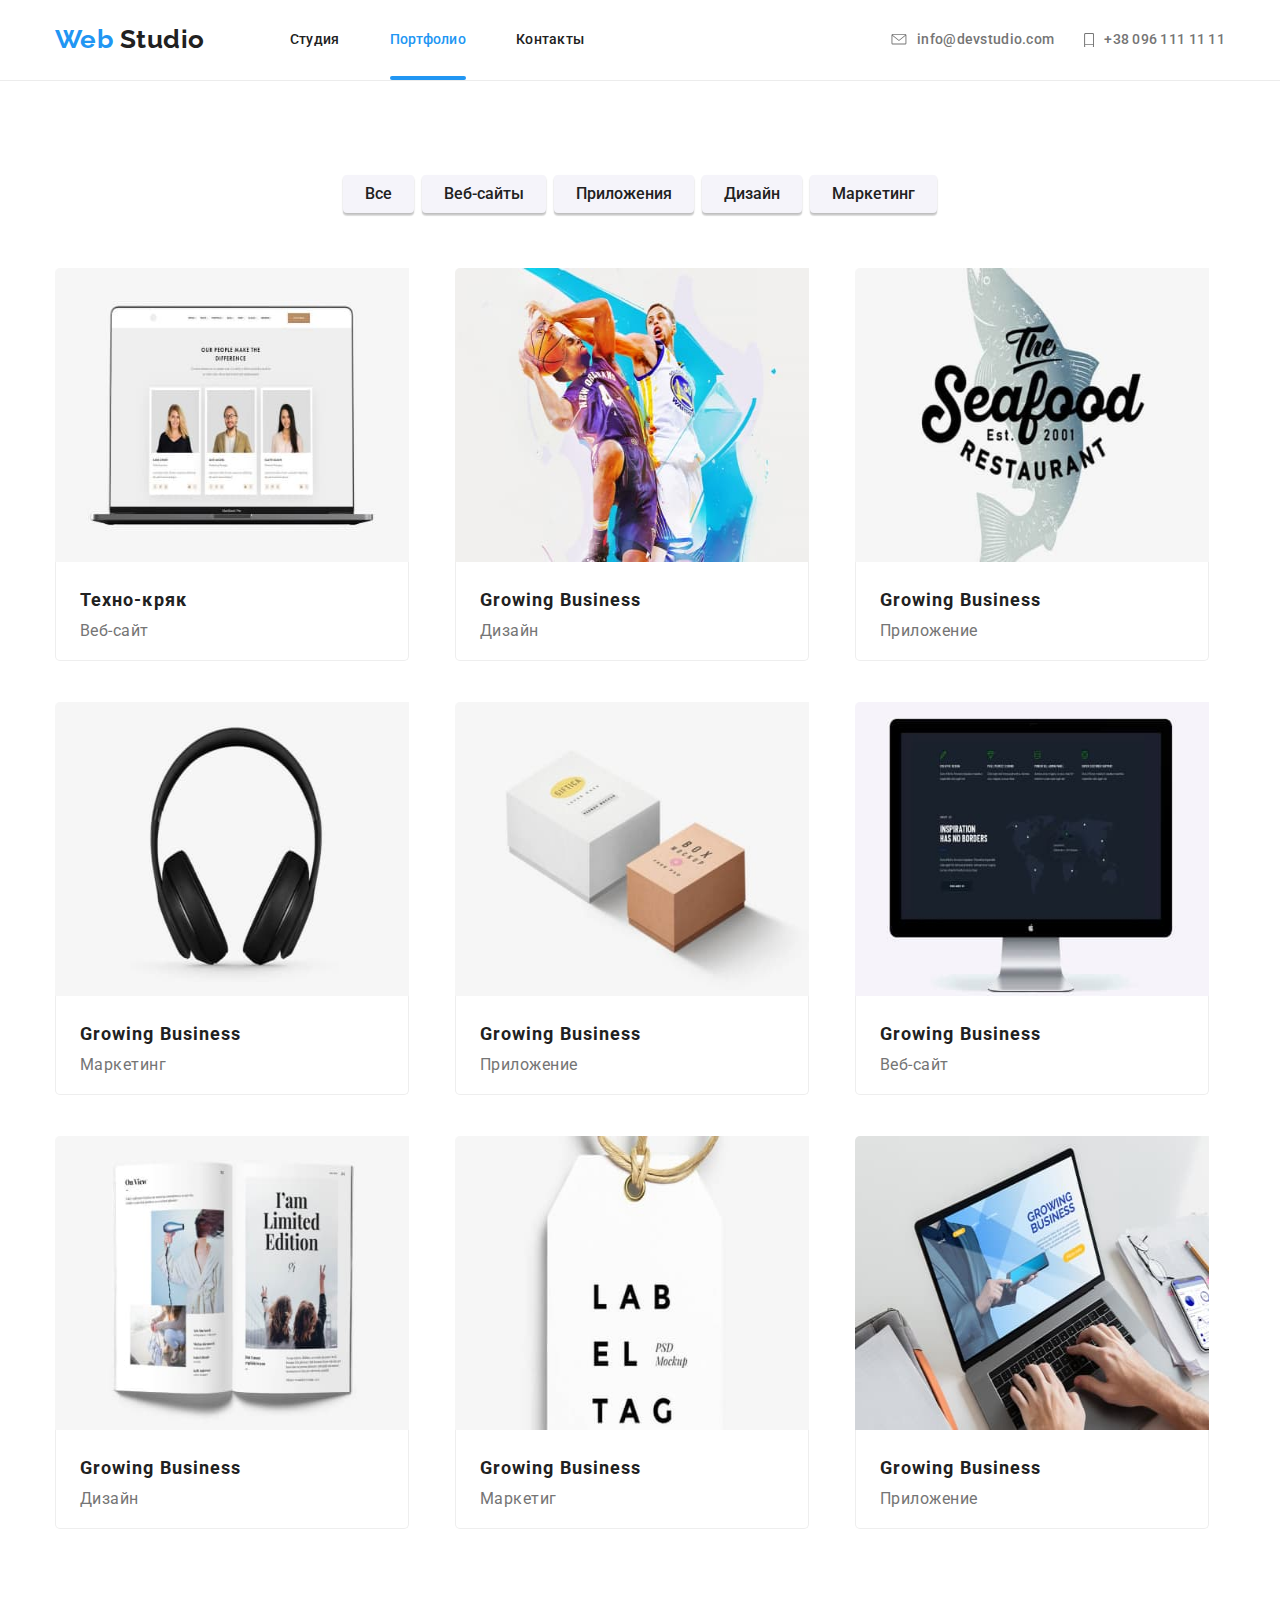
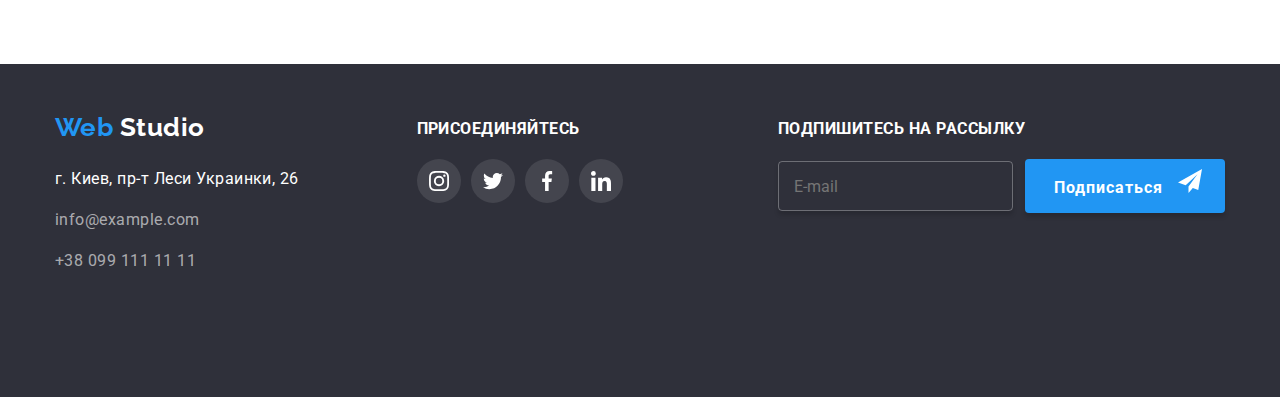
==== commit d0fe3a60: "добавляет правки" ====
--- a/portfolio.html
+++ b/portfolio.html
@@ -130,14 +130,15 @@
                 <div class="examples__header">
                   <img
                   class="examples__img"
+
+                  srcset="./images/portfolio-images/portfolio-1.jpg 1x,
+                  ./images/portfolio-images/portfolio-1@2x.jpg 2x,
+                  ./images/portfolio-images/portfolio-1@3x.jpg 3x
+                  "
+
+                  src="./images/portfolio-images/portfolio-1.jpg"
                   alt="Техно-кряк"
-                  src="./images/portfolio-images/portfolio-1-370.jpg"
-                  srcset="
-                    ./images/portfolio-images/portfolio-1-370.jpg  1024w,
-                  ./images/portfolio-images/portfolio-1-354.jpg  768w,
-                    ./images/portfolio-images/portfolio-1-450.jpg 480w
-                  "
-                   sizes="100vw, (min-width:480px) 450px, (min-width: 768px) 354px, (min-width: 1024px) 370px" 
+                  width="450px" 
                   />
                   <div class="examples__overlay">
                     <p class="examples__description">
@@ -157,30 +158,183 @@
             <li class="examples item">
               <a href="" class="examples__link link">
                 <div class="examples__header">
-               <img
+                  <img
+                     class="examples__img"
+
+                  srcset="./images/portfolio-images/portfolio-2.jpg 1x,
+                  ./images/portfolio-images/portfolio-2@2x.jpg 2x,
+                  ./images/portfolio-images/portfolio-2@3x.jpg 3x
+                  "
+
+                  src="./images/portfolio-images/portfolio-2.jpg"
+                  alt="Постер New Orlean vs Golden Star"
+                  width="450px" 
+                  />
+                  <div class="examples__overlay">
+                    <p class="examples__description">
+                      Технокряк это современная площадка распространения
+                      коронавируса. Компании используют эту платформу для
+                      цифрового шпионажа и атак на защищённые сервера
+                      конкурентов.
+                    </p>
+                  </div>
+                </div>
+
+                <div class="card-bottom">
+                  <h2 class="examples__name">Growing Business</h2>
+                  <p class="examples__sort">Дизайн</p>
+                </div>
+              </a>
+            </li>
+            <li class="examples item">
+              <a href="" class="examples__link link">
+                <div class="examples__header">
+                  <img
+                    class="examples__img"
+
+                  srcset="./images/portfolio-images/portfolio-3.jpg 1x,
+                  ./images/portfolio-images/portfolio-3@2x.jpg 2x,
+                  ./images/portfolio-images/portfolio-3@3x.jpg 3x
+                  "
+
+                  src="./images/portfolio-images/portfolio-3.jpg"
+                  alt="Логотип The sea food restaurant"
+                  width="450px"
+                  />
+                  <div class="examples__overlay">
+                    <p class="examples__description">
+                      Технокряк это современная площадка распространения
+                      коронавируса. Компании используют эту платформу для
+                      цифрового шпионажа и атак на защищённые сервера
+                      конкурентов.
+                    </p>
+                  </div>
+                </div>
+
+                <div class="card-bottom">
+                  <h2 class="examples__name">Growing Business</h2>
+                  <p class="examples__sort">Приложение</p>
+                </div>
+              </a>
+            </li>
+            <li class="examples item">
+              <a href="" class="examples__link link">
+                <div class="examples__header">
+                  <img
+                                        class="examples__img"
+
+                  srcset="./images/portfolio-images/portfolio-4.jpg 1x,
+                  ./images/portfolio-images/portfolio-4@2x.jpg 2x,
+                  ./images/portfolio-images/portfolio-4@3x.jpg 3x
+                  "
+
+                  src="./images/portfolio-images/portfolio-4.jpg"
+                  alt="Наушники"
+                  width="450px"
+                  />
+                  <div class="examples__overlay">
+                    <p class="examples__description">
+                      Технокряк это современная площадка распространения
+                      коронавируса. Компании используют эту платформу для
+                      цифрового шпионажа и атак на защищённые сервера
+                      конкурентов.
+                    </p>
+                  </div>
+                </div>
+
+                <div class="card-bottom">
+                  <h2 class="examples__name">Growing Business</h2>
+                  <p class="examples__sort">Маркетинг</p>
+                </div>
+              </a>
+            </li>
+            <li class="examples item">
+              <a href="" class="examples__link link">
+                <div class="examples__header">
+                  <img                    class="examples__img"
+
+                  srcset="./images/portfolio-images/portfolio-5.jpg 1x,
+                  ./images/portfolio-images/portfolio-5@2x.jpg 2x,
+                  ./images/portfolio-images/portfolio-5@3x.jpg 3x
+                  "
+
+                  src="./images/portfolio-images/portfolio-5.jpg"
+                  alt="Две коробки"
+                  width="450px"
+                  />
+                  <div class="examples__overlay">
+                    <p class="examples__description">
+                      Технокряк это современная площадка распространения
+                      коронавируса. Компании используют эту платформу для
+                      цифрового шпионажа и атак на защищённые сервера
+                      конкурентов.
+                    </p>
+                  </div>
+                </div>
+
+                <div class="card-bottom">
+                  <h2 class="examples__name">Growing Business</h2>
+                  <p class="examples__sort">Приложение</p>
+                </div>
+              </a>
+            </li>
+            <li class="examples item">
+              <a href="" class="examples__link link">
+                <div class="examples__header">
+                  <img                    
                   class="examples__img"
-                  alt="Постер New Orlean vs Golden Star"
-                  src="./images/portfolio-images/portfolio-2-370.jpg"
-                  srcset="
-                    ./images/portfolio-images/portfolio-2-370.jpg  1024w,
-                  ./images/portfolio-images/portfolio-2-354.jpg  768w,
-                    ./images/portfolio-images/portfolio-2-450.jpg 480w
-                  "
-                   sizes="100vw, (min-width:480px) 450px, (min-width: 768px) 354px, (min-width: 1024px) 370px" 
-                  />
-                 
-                  <div class="examples__overlay">
-                    <p class="examples__description">
-                      Технокряк это современная площадка распространения
-                      коронавируса. Компании используют эту платформу для
-                      цифрового шпионажа и атак на защищённые сервера
-                      конкурентов.
-                    </p>
-                  </div>
-                </div>
-
-                <div class="card-bottom">
-                  <h2 class="examples__name">Постер New Orlean vs Golden Star</h2>
+
+                  srcset="./images/portfolio-images/portfolio-6.jpg 1x,
+                  ./images/portfolio-images/portfolio-6@2x.jpg 2x,
+                  ./images/portfolio-images/portfolio-6@3x.jpg 3x
+                  "
+
+                  src="./images/portfolio-images/portfolio-6.jpg"
+                  alt="Монитор"
+                  width="450px"
+                  />
+                  <div class="examples__overlay">
+                    <p class="examples__description">
+                      Технокряк это современная площадка распространения
+                      коронавируса. Компании используют эту платформу для
+                      цифрового шпионажа и атак на защищённые сервера
+                      конкурентов.
+                    </p>
+                  </div>
+                </div>
+
+                <div class="card-bottom">
+                  <h2 class="examples__name">Growing Business</h2>
+                  <p class="examples__sort">Веб-сайт</p>
+                </div>
+              </a>
+            </li>
+            <li class="examples item">
+              <a href="" class="examples__link link">
+                <div class="examples__header">
+                  <img                    class="examples__img"
+
+                  srcset="./images/portfolio-images/portfolio-7.jpg 1x,
+                  ./images/portfolio-images/portfolio-7@2x.jpg 2x,
+                  ./images/portfolio-images/portfolio-7@3x.jpg 3x
+                  "
+
+                  src="./images/portfolio-images/portfolio-7.jpg"
+                  alt="Разворот журнала"
+                  width="450px"
+                  />
+                  <div class="examples__overlay">
+                    <p class="examples__description">
+                      Технокряк это современная площадка распространения
+                      коронавируса. Компании используют эту платформу для
+                      цифрового шпионажа и атак на защищённые сервера
+                      конкурентов.
+                    </p>
+                  </div>
+                </div>
+
+                <div class="card-bottom">
+                  <h2 class="examples__name">Growing Business</h2>
                   <p class="examples__sort">Дизайн</p>
                 </div>
               </a>
@@ -188,184 +342,29 @@
             <li class="examples item">
               <a href="" class="examples__link link">
                 <div class="examples__header">
-                <img
-                  class="examples__img"
-                  alt="Логотип The sea food restaurant"
-                  src="./images/portfolio-images/portfolio-3-370.jpg"
-                  srcset="
-                    ./images/portfolio-images/portfolio-3-370.jpg  1024w,
-                  ./images/portfolio-images/portfolio-3-354.jpg  768w,
-                    ./images/portfolio-images/portfolio-3-450.jpg 480w
-                  "
-                   sizes="100vw, (min-width:480px) 450px, (min-width: 768px) 354px, (min-width: 1024px) 370px" 
-                  />
-                  
-                  <div class="examples__overlay">
-                    <p class="examples__description">
-                      Технокряк это современная площадка распространения
-                      коронавируса. Компании используют эту платформу для
-                      цифрового шпионажа и атак на защищённые сервера
-                      конкурентов.
-                    </p>
-                  </div>
-                </div>
-
-                <div class="card-bottom">
-                  <h2 class="examples__name">Ресторан Seafood</h2>
-                  <p class="examples__sort">Приложение</p>
-                </div>
-              </a>
-            </li>
-            <li class="examples item">
-              <a href="" class="examples__link link">
-                <div class="examples__header">
-                  <img
-                  class="examples__img"
-                  alt="Наушники"
-                  src="./images/portfolio-images/portfolio-4-370.jpg"
-                  srcset="
-                    ./images/portfolio-images/portfolio-4-370.jpg  1024w,
-                  ./images/portfolio-images/portfolio-4-354.jpg  768w,
-                    ./images/portfolio-images/portfolio-4-450.jpg 480w
-                  "
-                   sizes="100vw, (min-width:480px) 450px, (min-width: 768px) 354px, (min-width: 1024px) 370px" 
-                  />
-                 
-                  <div class="examples__overlay">
-                    <p class="examples__description">
-                      Технокряк это современная площадка распространения
-                      коронавируса. Компании используют эту платформу для
-                      цифрового шпионажа и атак на защищённые сервера
-                      конкурентов.
-                    </p>
-                  </div>
-                </div>
-
-                <div class="card-bottom">
-                  <h2 class="examples__name">Проект Prime</h2>
-                  <p class="examples__sort">Маркетинг</p>
-                </div>
-              </a>
-            </li>
-            <li class="examples item">
-              <a href="" class="examples__link link">
-                <div class="examples__header">
-                  <img
-                  class="examples__img"
-                  alt="Две коробки"
-                  src="./images/portfolio-images/portfolio-5-370.jpg"
-                  srcset="
-                    ./images/portfolio-images/portfolio-5-370.jpg  1024w,
-                  ./images/portfolio-images/portfolio-5-354.jpg  768w,
-                    ./images/portfolio-images/portfolio-5-450.jpg 480w
-                  "
-                   sizes="100vw, (min-width:480px) 450px, (min-width: 768px) 354px, (min-width: 1024px) 370px" 
-                  />
-                  <div class="examples__overlay">
-                    <p class="examples__description">
-                      Технокряк это современная площадка распространения
-                      коронавируса. Компании используют эту платформу для
-                      цифрового шпионажа и атак на защищённые сервера
-                      конкурентов.
-                    </p>
-                  </div>
-                </div>
-
-                <div class="card-bottom">
-                  <h2 class="examples__name">Проект Boxes</h2>
-                  <p class="examples__sort">Приложение</p>
-                </div>
-              </a>
-            </li>
-            <li class="examples item">
-              <a href="" class="examples__link link">
-                <div class="examples__header">
-                  <img
-                  class="examples__img"
-                  alt="Монитор"
-                  src="./images/portfolio-images/portfolio-6-370.jpg"
-                  srcset="
-                    ./images/portfolio-images/portfolio-6-370.jpg  1024w,
-                  ./images/portfolio-images/portfolio-6-354.jpg  768w,
-                    ./images/portfolio-images/portfolio-6-450.jpg 480w
-                  "
-                   sizes="100vw, (min-width:480px) 450px, (min-width: 768px) 354px, (min-width: 1024px) 370px" 
-                  />
-                 
-                  <div class="examples__overlay">
-                    <p class="examples__description">
-                      Технокряк это современная площадка распространения
-                      коронавируса. Компании используют эту платформу для
-                      цифрового шпионажа и атак на защищённые сервера
-                      конкурентов.
-                    </p>
-                  </div>
-                </div>
-
-                <div class="card-bottom">
-                  <h2 class="examples__name">Inspiration has no Borders</h2>
-                  <p class="examples__sort">Веб-сайт</p>
-                </div>
-              </a>
-            </li>
-            <li class="examples item">
-              <a href="" class="examples__link link">
-                <div class="examples__header">
-                  <img
-                  class="examples__img"
-                   alt="Разворот журнала"
-                  src="./images/portfolio-images/portfolio-7-370.jpg"
-                  srcset="
-                    ./images/portfolio-images/portfolio-7-370.jpg  1024w,
-                  ./images/portfolio-images/portfolio-7-354.jpg  768w,
-                    ./images/portfolio-images/portfolio-7-450.jpg 480w
-                  "
-                   sizes="100vw, (min-width:480px) 450px, (min-width: 768px) 354px, (min-width: 1024px) 370px" 
-                  />
-                  
-                  <div class="examples__overlay">
-                    <p class="examples__description">
-                      Технокряк это современная площадка распространения
-                      коронавируса. Компании используют эту платформу для
-                      цифрового шпионажа и атак на защищённые сервера
-                      конкурентов.
-                    </p>
-                  </div>
-                </div>
-
-                <div class="card-bottom">
-                  <h2 class="examples__name">Издание Limited Edition</h2>
-                  <p class="examples__sort">Дизайн</p>
-                </div>
-              </a>
-            </li>
-            <li class="examples item">
-              <a href="" class="examples__link link">
-                <div class="examples__header">
-                  <img
-                  class="examples__img"
+                  <img                    class="examples__img"
+
+                  srcset="./images/portfolio-images/portfolio-8.jpg 1x,
+                  ./images/portfolio-images/portfolio-8@2x.jpg 2x,
+                  ./images/portfolio-images/portfolio-8@3x.jpg 3x
+                  "
+
+                  src="./images/portfolio-images/portfolio-8.jpg"
                   alt="Лейбл Lab El Tag"
-                  src="./images/portfolio-images/portfolio-8-370.jpg"
-                  srcset="
-                    ./images/portfolio-images/portfolio-8-370.jpg  1024w,
-                  ./images/portfolio-images/portfolio-8-354.jpg  768w,
-                    ./images/portfolio-images/portfolio-8-450.jpg 480w
-                  "
-                   sizes="100vw, (min-width:480px) 450px, (min-width: 768px) 354px, (min-width: 1024px) 370px" 
-                  />
-                
-                  <div class="examples__overlay">
-                    <p class="examples__description">
-                      Технокряк это современная площадка распространения
-                      коронавируса. Компании используют эту платформу для
-                      цифрового шпионажа и атак на защищённые сервера
-                      конкурентов.
-                    </p>
-                  </div>
-                </div>
-
-                <div class="card-bottom">
-                  <h2 class="examples__name">Проект LAB</h2>
+                  width="450px"
+                  />
+                  <div class="examples__overlay">
+                    <p class="examples__description">
+                      Технокряк это современная площадка распространения
+                      коронавируса. Компании используют эту платформу для
+                      цифрового шпионажа и атак на защищённые сервера
+                      конкурентов.
+                    </p>
+                  </div>
+                </div>
+
+                <div class="card-bottom">
+                  <h2 class="examples__name">Growing Business</h2>
                   <p class="examples__sort">Маркетиг</p>
                 </div>
               </a>
@@ -373,16 +372,17 @@
             <li class="examples item">
               <a href="" class="examples__link link">
                 <div class="examples__header">
-                  <img
-                  class="examples__img"
+                  <img                    class="examples__img"
+
+                  srcset="./images/portfolio-images/portfolio-9.jpg 1x,
+                  ./images/portfolio-images/portfolio-9@2x.jpg 2x,
+                  ./images/portfolio-images/portfolio-9@3x.jpg 3x
+            
+                  "
+
+                  src="./images/portfolio-images/portfolio-9.jpg"
                   alt="Ноутбук с заставкой Growing Business"
-                  src="./images/portfolio-images/portfolio-9-370.jpg"
-                  srcset="
-                    ./images/portfolio-images/portfolio-9-370.jpg  1024w,
-                  ./images/portfolio-images/portfolio-9-354.jpg  768w,
-                    ./images/portfolio-images/portfolio-9-450.jpg 480w
-                  "
-                   sizes="100vw, (min-width:480px) 450px, (min-width: 768px) 354px, (min-width: 1024px) 370px" 
+                  width="450px"
                   />
                   <div class="examples__overlay">
                     <p class="examples__description">
@@ -409,7 +409,7 @@
       <div class="footer-container container">
         <div class="footer-contacts">
           <a href="./index.html" lang="en" class="footer__logo link"
-            >Web<span class="nav__studio--white"> Studio</span></a
+            >Web<span class="company-logo__text--white"> Studio</span></a
           >
           <address class="contacts">
             <a
--- a/css/main.min.css
+++ b/css/main.min.css
@@ -1,2 +1,2 @@
-.visually-hidden{position:absolute;width:1px;height:1px;margin:-1px;padding:0;overflow:hidden;border:0;clip:rect(0 0 0 0)}.list{margin-top:0;margin-right:0;margin-bottom:0;margin-left:0;padding:0;list-style:none}.item{list-style:none}address{font-style:normal}h1,h2,h3,h4,h5,h6,p{margin:0}body{font-family:Roboto, sans-serif;color:#757575;background-color:#fff;letter-spacing:0.03em}html{-webkit-box-sizing:border-box;box-sizing:border-box}*,*::before,*::after{-webkit-box-sizing:inherit;box-sizing:inherit}.section{padding-top:60px;padding-bottom:60px}@media screen and (min-width: 1024px){.section{padding-top:94px;padding-bottom:94px}}.container{margin-left:auto;margin-right:auto;padding-left:15px;padding-right:15px}@media screen and (min-width: 768px){.container{display:-webkit-box;display:-ms-flexbox;display:flex}}@media screen and (min-width: 1024px){.container{max-width:1200px}}.link{text-decoration:none;color:#757575;fill:currentColor;-webkit-transition-duration:250ms;transition-duration:250ms;-webkit-transition-timing-function:cubic-bezier(0.4, 0, 0.2, 1);transition-timing-function:cubic-bezier(0.4, 0, 0.2, 1)}.link:hover,.link:focus{color:#2196f3}.title{font-weight:700;font-size:36px;line-height:1.17;text-align:center}img{display:block;max-width:100%;height:auto}h1,h2,h3,h4,h5,h6{color:#212121}.upper{text-transform:uppercase}.centered{text-align:center}.button{display:inline-block;text-align:center;width:200px;padding-top:10px;padding-right:auto;padding-bottom:10px;padding-left:auto;font-weight:700;font-size:16px;line-height:1.88;color:#fff;background-color:#2196f3;letter-spacing:0.06em;-webkit-box-shadow:0px 4px 4px rgba(0,0,0,0.15);box-shadow:0px 4px 4px rgba(0,0,0,0.15);border-radius:4px;border:none;cursor:pointer}.page-header{margin-left:auto;margin-right:auto}.header-container{position:relative;margin-left:auto;margin-right:auto;max-width:1200px}@media screen and (min-width: 1024px){.header-container{display:-webkit-box;display:-ms-flexbox;display:flex;-webkit-box-align:center;-ms-flex-align:center;align-items:center;-webkit-box-pack:center;-ms-flex-pack:center;justify-content:center}}.nav-container{display:-webkit-box;display:-ms-flexbox;display:flex;-webkit-box-pack:justify;-ms-flex-pack:justify;justify-content:space-between;-webkit-box-align:center;-ms-flex-align:center;align-items:center;min-height:60px;width:100%}@media screen and (min-width: 1024px){.nav-container{display:-webkit-box;display:-ms-flexbox;display:flex;-webkit-box-align:center;-ms-flex-align:center;align-items:center;-webkit-box-pack:center;-ms-flex-pack:center;justify-content:center;height:80px}}@media screen and (min-width: 768px){.site-nav{display:-webkit-box;display:-ms-flexbox;display:flex;-webkit-box-align:center;-ms-flex-align:center;align-items:center;-webkit-box-pack:center;-ms-flex-pack:center;justify-content:center}}.site-nav .link{display:inline-block;margin-bottom:40px;font-weight:500;font-size:18px;line-height:1.17;text-align:center;letter-spacing:0.02em;color:#212121}.site-nav .link:hover,.site-nav .link:focus{color:#2196f3}.site-nav .link.current{color:#2196f3;position:relative}.site-nav .link.current::after{content:'';display:block;width:100%;height:4px;position:absolute;bottom:-8px;margin-top:8px;background-color:#2196f3;border-radius:2px}@media screen and (min-width: 768px){.site-nav .link{margin-top:0;margin-bottom:0;padding-top:32px;padding-bottom:32px;bottom:0;left:0;font-size:14px;line-height:1.14}.site-nav .link.current::after{content:'';display:block;width:100%;height:4px;position:absolute;bottom:0;left:0;background-color:#2196f3;border-radius:2px}}@media screen and (min-width: 768px){.site-nav>.item+.item{margin-left:20px}}@media screen and (min-width: 768px) and (min-width: 1024px){.site-nav>.item+.item{margin-left:50px}}.contact-info{font-weight:500;font-size:18px;line-height:1.17;letter-spacing:0.02em;color:#757575}@media screen and (min-width: 768px){.contact-info{font-size:14px;line-height:1.14;margin-left:auto}}.contacts-header{display:block}@media screen and (min-width: 768px){.contacts-header{padding-top:21px;padding-bottom:21px;margin-left:auto}}@media screen and (min-width: 768px) and (min-width: 1024px){.contacts-header{display:-webkit-box;display:-ms-flexbox;display:flex}}.contacts-header__link{display:-webkit-box;display:-ms-flexbox;display:flex;-webkit-box-align:center;-ms-flex-align:center;align-items:center;-webkit-box-pack:center;-ms-flex-pack:center;justify-content:center;color:#757575;fill:#757575;cursor:pointer}.contacts-header__link:hover,.contacts-header__link:focus{color:#2196f3;fill:#2196f3}.contacts-header .item+.item{margin-top:16px}@media screen and (min-width: 768px){.contacts-header .item+.item{margin-top:10px}}@media screen and (min-width: 1024px){.contacts-header .item+.item{margin-top:0px;margin-left:30px}}.icon-envelope{margin-right:10px;fill:inherit;width:16px;height:11.2px}.icon-phone{margin-right:10px;fill:inherit;width:10px;height:14.94px}.company-logo,.footer__logo{display:block;white-space:nowrap;color:#2196f3;font-family:Raleway, sans-serif;font-weight:700;font-size:24px;line-height:1.2}@media screen and (min-width: 480px){.company-logo,.footer__logo{margin-right:81px}}@media screen and (min-width: 1024px){.company-logo,.footer__logo{font-size:26px;margin-right:85px}}.company-logo__text{color:#212121}.company-logo__text--white{color:#fff}.footer__logo{display:block;margin-bottom:20px;margin-right:0}.menu-button{display:-webkit-inline-box;display:-ms-inline-flexbox;display:inline-flex;margin:0;padding:0;border:none;outline:none;background-color:transparent;fill:inherit}@media screen and (min-width: 768px){.menu-button{display:none}}.menu-button:hover,.menu-button:focus{fill:#2196f3}.menu-button .icon-cross{display:none}.menu-button.is-open .icon-cross{display:block}.menu-button.is-open .icon-menu{display:none}.menu-container{background-color:#fff;padding-top:60px;padding-bottom:60px;border-top:1px solid #ececec;-webkit-box-shadow:0px 1px 3px rgba(0,0,0,0.16),0px 2px 4px rgba(0,0,0,0.08),0px 4px 8px rgba(0,0,0,0.04);box-shadow:0px 1px 3px rgba(0,0,0,0.16),0px 2px 4px rgba(0,0,0,0.08),0px 4px 8px rgba(0,0,0,0.04);font-size:20px;z-index:2}@media screen and (max-width: 767px){.menu-container{display:none;position:absolute;top:100%;left:0;width:100%}.menu-container.is-open{display:block;text-align:center}}@media screen and (min-width: 768px){.menu-container{display:none}}.reviews{display:-webkit-box;display:-ms-flexbox;display:flex}@media screen and (max-width: 767px){.reviews{display:none}}.advantages{margin-left:auto;margin-right:auto}.advantages__title{text-align:center;margin-bottom:10px;font-weight:700;line-height:1.14;letter-spacing:0.06em}.advantages__text{text-align:initial;padding:0;margin:0;font-size:14px;line-height:2}.advantages__item{display:block;text-align:center;margin-left:auto;margin-right:auto;padding:0;min-height:226px}.advantages__item:not(:last-child){margin-bottom:30px}.advantages__item .link{display:block;max-height:120px;margin-bottom:30px}.advantages__rectangle{display:-webkit-box;display:-ms-flexbox;display:flex;max-height:120px;padding-top:25px;padding-bottom:25px;background:#f5f4fa;border-radius:4px}.advantages__rectangle>.icon{display:block;margin-left:auto;margin-right:auto;width:70px;height:70px}@media screen and (min-width: 768px){.advantages{display:-webkit-box;display:-ms-flexbox;display:flex;-ms-flex-wrap:wrap;flex-wrap:wrap}.advantages__item{display:block;max-width:354px;-webkit-box-sizing:border-box;box-sizing:border-box;margin-bottom:30px;text-align:initial}.advantages__item:nth-child(2n){margin-right:0}.advantages__item:nth-last-child(-n+2){margin-bottom:0}}@media screen and (min-width: 1024px){.advantages{-ms-flex-wrap:nowrap;flex-wrap:nowrap}.advantages__item{width:calc((100%-4 * 30px) / 4);height:120px;margin-bottom:0;margin-right:0}.advantages__item+.advantages__item{margin-left:30px}.advantages__rectangle{max-width:270px}}.hero{position:relative;z-index:1;max-width:480px;min-height:400px;margin-left:auto;margin-right:auto;text-align:center;padding-top:118px;background-repeat:no-repeat;background-color:#2f303a;background-image:-webkit-gradient(linear, left top, right top, from(rgba(47,48,58,0.8)), to(rgba(47,48,58,0.8))),url("../images/index-images/hero-img-mobile.jpg");background-image:linear-gradient(to right, rgba(47,48,58,0.8), rgba(47,48,58,0.8)),url("../images/index-images/hero-img-mobile.jpg");background-size:480px 400px}.hero-title{margin-bottom:30px;font-weight:900;font-size:26px;line-height:1.6;color:#fff;letter-spacing:0.06em}.hero .button{width:200px;height:50px;font-weight:700;font-size:16px;line-height:1.88;color:#fff;background-color:#2196f3;letter-spacing:0.06em;border:none;-webkit-box-shadow:0px 4px 4px rgba(0,0,0,0.15);box-shadow:0px 4px 4px rgba(0,0,0,0.15);border-radius:4px;cursor:pointer}@media screen and (min-width: 480px) and (min-device-pixel-ratio: 2), screen and (min-width: 480px) and (-webkit-min-device-pixel-ratio: 2), screen and (min-width: 480px) and (min-resolution: 192dpi), screen and (min-width: 480px) and (min-resolution: 2dppx){.hero{background-image:-webkit-gradient(linear, left top, right top, from(rgba(47,48,58,0.8)), to(rgba(47,48,58,0.8))),url("../images/index-images/hero-img-mobile@2x.jpg");background-image:linear-gradient(to right, rgba(47,48,58,0.8), rgba(47,48,58,0.8)),url("../images/index-images/hero-img-mobile@2x.jpg");background-size:480px 400px}}@media screen and (min-width: 480px) and (min-device-pixel-ratio: 3), screen and (min-width: 480px) and (-webkit-min-device-pixel-ratio: 3), screen and (min-width: 480px) and (min-resolution: 3dppx), screen and (min-width: 480px) and (min-resolution: 288dpi){.hero{background-image:-webkit-gradient(linear, left top, right top, from(rgba(47,48,58,0.8)), to(rgba(47,48,58,0.8))),url("../images/index-images/hero-img-mobile@3x.jpg");background-image:linear-gradient(to right, rgba(47,48,58,0.8), rgba(47,48,58,0.8)),url("../images/index-images/hero-img-mobile@3x.jpg")}}@media screen and (min-width: 768px){.hero{max-width:768px;min-height:400px;background-image:-webkit-gradient(linear, left top, right top, from(rgba(47,48,58,0.8)), to(rgba(47,48,58,0.8))),url("../images/index-images/hero-img-tablet.jpg");background-image:linear-gradient(to right, rgba(47,48,58,0.8), rgba(47,48,58,0.8)),url("../images/index-images/hero-img-tablet.jpg");background-size:768px 400px}}@media screen and (min-width: 768px) and (min-device-pixel-ratio: 2), screen and (min-width: 768px) and (-webkit-min-device-pixel-ratio: 2), screen and (min-width: 768px) and (min-resolution: 192dpi), screen and (min-width: 768px) and (min-resolution: 2dppx){.hero{background-image:-webkit-gradient(linear, left top, right top, from(rgba(47,48,58,0.8)), to(rgba(47,48,58,0.8))),url("../images/index-images/hero-img-tablet@2x.jpg");background-image:linear-gradient(to right, rgba(47,48,58,0.8), rgba(47,48,58,0.8)),url("../images/index-images/hero-img-tablet@2x.jpg")}}@media screen and (min-width: 768px) and (min-device-pixel-ratio: 3), screen and (min-width: 768px) and (-webkit-min-device-pixel-ratio: 3), screen and (min-width: 768px) and (min-resolution: 3dppx), screen and (min-width: 768px) and (min-resolution: 288dpi){.hero{background-image:-webkit-gradient(linear, left top, right top, from(rgba(47,48,58,0.8)), to(rgba(47,48,58,0.8))),url("../images/index-images/hero-img-tablet@3x.jpg");background-image:linear-gradient(to right, rgba(47,48,58,0.8), rgba(47,48,58,0.8)),url("../images/index-images/hero-img-tablet@3x.jpg")}}@media screen and (min-width: 1024px){.hero{max-width:1600px;min-height:600px;padding-top:200px;font-size:44px;line-height:1.36;background-image:-webkit-gradient(linear, left top, right top, from(rgba(47,48,58,0.8)), to(rgba(47,48,58,0.8))),url("../images/index-images/hero-img-desktop.jpg");background-image:linear-gradient(to right, rgba(47,48,58,0.8), rgba(47,48,58,0.8)),url("../images/index-images/hero-img-desktop.jpg");background-size:1600px 600px}}@media screen and (min-width: 1024px) and (min-device-pixel-ratio: 2), screen and (min-width: 1024px) and (-webkit-min-device-pixel-ratio: 2), screen and (min-width: 1024px) and (min-resolution: 192dpi), screen and (min-width: 1024px) and (min-resolution: 2dppx){.hero{background-image:-webkit-gradient(linear, left top, right top, from(rgba(47,48,58,0.8)), to(rgba(47,48,58,0.8))),url("../images/index-images/hero-img-desktop@2x.jpg");background-image:linear-gradient(to right, rgba(47,48,58,0.8), rgba(47,48,58,0.8)),url("../images/index-images/hero-img-desktop@2x.jpg")}}@media screen and (min-width: 1024px) and (min-device-pixel-ratio: 3), screen and (min-width: 1024px) and (-webkit-min-device-pixel-ratio: 3), screen and (min-width: 1024px) and (min-resolution: 3dppx), screen and (min-width: 1024px) and (min-resolution: 288dpi){.hero{background-image:-webkit-gradient(linear, left top, right top, from(rgba(47,48,58,0.8)), to(rgba(47,48,58,0.8))),url("../images/index-images/hero-img-desktop@3x.jpg");background-image:linear-gradient(to right, rgba(47,48,58,0.8), rgba(47,48,58,0.8)),url("../images/index-images/hero-img-desktop@3x.jpg")}}.backdrop{position:fixed;display:-webkit-box;display:-ms-flexbox;display:flex;-webkit-box-align:center;-ms-flex-align:center;align-items:center;-webkit-box-pack:center;-ms-flex-pack:center;justify-content:center;z-index:2;padding-left:15px;padding-right:15px;padding-top:93px;top:0;left:0;width:100%;height:100%;background-color:rgba(0,0,0,0.2);-webkit-transition-duration:250ms;transition-duration:250ms;-webkit-transition-timing-function:cubic-bezier(0.4, 0, 0.2, 1);transition-timing-function:cubic-bezier(0.4, 0, 0.2, 1)}.backdrop.is-hidden{visibility:hidden;opacity:0;pointer-events:none}.form{position:absolute;display:block;padding:40px;max-width:450px;min-height:609px;visibility:visible;opacity:1;text-align:center;background-color:#fff}@media screen and (width: 1024px){.form{width:528px;height:581px}}.form__title{display:block;max-width:100%;font-weight:700;font-size:20px;line-height:1.15;color:#212121;margin-bottom:30px}@media screen and (min-width: 1024px){.form__title{font-size:14px;line-height:2}}.form__field{display:-webkit-box;display:-ms-flexbox;display:flex;-webkit-box-align:center;-ms-flex-align:center;align-items:center;-webkit-box-pack:center;-ms-flex-pack:center;justify-content:center;position:relative;margin-right:auto;margin-left:auto;margin-bottom:28px;width:100%}.form__input{display:block;width:100%;height:40px;padding-left:42px;border:1px solid rgba(33,33,33,0.2);-webkit-box-sizing:border-box;box-sizing:border-box;border-radius:4px}.form__input:focus{border:1px solid #2196f3;outline:none}.form__icon{display:block;position:absolute;top:50%;left:18px;-webkit-transform:translateY(-50%);transform:translateY(-50%);width:18px;height:18px}.form__input:focus+.form__icon{fill:#2196f3}.form__label{display:block;position:absolute;height:16px;top:50%;-webkit-transform:translateY(-50%);transform:translateY(-50%);left:42px;-webkit-transition-duration:250ms;transition-duration:250ms;-webkit-transition-timing-function:cubic-bezier(0.4, 0, 0.2, 1);transition-timing-function:cubic-bezier(0.4, 0, 0.2, 1);line-height:1.14}.form__input:focus ~ .form__label,.form__input:not(:placeholder-shown) ~ .form__label{-webkit-transform:translateX(-24px) translateY(-250%);transform:translateX(-24px) translateY(-250%);color:#2196f3}.comment-textarea{position:relative;display:block;width:100%;padding:12px 16px;border:1px solid rgba(33,33,33,0.2);-webkit-box-sizing:border-box;box-sizing:border-box;border-radius:4px;resize:none}.comment-textarea:focus{border:1px solid #2196f3;outline:none}.comment__label{position:absolute;top:12px;left:16px}.comment-textarea:focus ~ .comment__label,.comment-textarea:not(:placeholder-shown) ~ .comment__label{-webkit-transform:translateY(-200%);transform:translateY(-200%);color:#2196f3}.policy-label{display:-webkit-box;display:-ms-flexbox;display:flex;-webkit-box-align:start;-ms-flex-align:start;align-items:flex-start;font-size:12px;line-height:1.2}@media screen and (min-width: 1024px){.policy-label{font-size:14px;line-height:1.7}}.policy-checkbox{-webkit-appearance:none;-moz-appearance:none;appearance:none;position:absolute}.checkbox__icon{display:inline-block;width:16px;height:15px;margin-right:8px;border:1px solid #212121;background-color:#fff;background-position:center;background-repeat:no-repeat;background-size:auto;-webkit-transition-duration:250ms;transition-duration:250ms;-webkit-transition-timing-function:cubic-bezier(0.4, 0, 0.2, 1);transition-timing-function:cubic-bezier(0.4, 0, 0.2, 1)}.policy-checkbox:checked+.checkbox__icon{border-color:#2196f3;background-color:#2196f3;background-origin:border-box;background-size:contain;background-image:url(../images/index-images/check-1.svg)}.policy-label>p{padding:0;text-align:left;white-space:nowrap}.conditions-link{color:#2196f3}.form__close{display:block;position:absolute;background-image:url(../images/index-images/modal-close-opt.svg);background-repeat:no-repeat;background-position:center;background-color:#fff;border:none;-webkit-box-shadow:0px 2px 1px rgba(0,0,0,0.2),0px 1px 1px rgba(0,0,0,0.14),0px 1px 3px rgba(0,0,0,0.12);box-shadow:0px 2px 1px rgba(0,0,0,0.2),0px 1px 1px rgba(0,0,0,0.14),0px 1px 3px rgba(0,0,0,0.12);width:30px;height:30px;top:8px;right:8px;cursor:pointer;border-radius:50%}.advantages{margin-left:auto;margin-right:auto}.advantages__title{text-align:center;margin-bottom:10px;font-weight:700;line-height:1.14;letter-spacing:0.06em}.advantages__text{text-align:initial;padding:0;margin:0;font-size:14px;line-height:2}.advantages__item{display:block;text-align:center;margin-left:auto;margin-right:auto;padding:0;min-height:226px}.advantages__item:not(:last-child){margin-bottom:30px}.advantages__item .link{display:block;max-height:120px;margin-bottom:30px}.advantages__rectangle{display:-webkit-box;display:-ms-flexbox;display:flex;max-height:120px;padding-top:25px;padding-bottom:25px;background:#f5f4fa;border-radius:4px}.advantages__rectangle>.icon{display:block;margin-left:auto;margin-right:auto;width:70px;height:70px}@media screen and (min-width: 768px){.advantages{display:-webkit-box;display:-ms-flexbox;display:flex;-ms-flex-wrap:wrap;flex-wrap:wrap}.advantages__item{display:block;max-width:354px;-webkit-box-sizing:border-box;box-sizing:border-box;margin-bottom:30px;text-align:initial}.advantages__item:nth-child(2n){margin-right:0}.advantages__item:nth-last-child(-n+2){margin-bottom:0}}@media screen and (min-width: 1024px){.advantages{-ms-flex-wrap:nowrap;flex-wrap:nowrap}.advantages__item{width:calc((100%-4 * 30px) / 4);height:120px;margin-bottom:0;margin-right:0}.advantages__item+.advantages__item{margin-left:30px}.advantages__rectangle{max-width:270px}}.what-we-do.section{display:none}@media screen and (min-width: 1024px){.what-we-do.section{display:block;padding-top:0}.what-we-do-container{display:block}.what-we-do-container>.title{margin-bottom:50px}.applications{display:-webkit-box;display:-ms-flexbox;display:flex}.applications-card{position:relative}.applications-card>.link{display:block}.applications-card+.applications-card{margin-left:30px}.applications-type{padding-top:27px;padding-bottom:27px;width:100%;height:70px;position:absolute;bottom:0;left:0;font-size:14px;font-weight:700;line-height:1.14;text-align:center;color:#fff;background-color:rgba(47,48,58,0.8);border-radius:0px 0px 4px 4px}.applications-image{display:block;border-radius:none}}.team-section{background:#f5f4fa}.our-team-container{display:block}.our-team-container .title{margin-bottom:50px}.members{display:block;text-align:center;margin-left:auto;margin-right:auto;padding:0}.members-card{display:block;max-width:450px;padding-bottom:24px;background-color:#fff;-webkit-box-shadow:0px 2px 1px rgba(0,0,0,0.2),0px 1px 1px rgba(0,0,0,0.14),0px 1px 3px rgba(0,0,0,0.12);box-shadow:0px 2px 1px rgba(0,0,0,0.2),0px 1px 1px rgba(0,0,0,0.14),0px 1px 3px rgba(0,0,0,0.12);border-radius:4px}.members-card+.members-card{margin-top:30px}.members-card:first-child{margin-top:0}.members-picture{display:block;margin-bottom:30px}.members-name,.members-profession{font-size:16px;line-height:1.19}.members-name{font-weight:500;margin-bottom:10px}.members-profession{margin-top:0;margin-bottom:16px}@media screen and (min-width: 768px){.members{display:-webkit-box;display:-ms-flexbox;display:flex;-webkit-box-align:center;-ms-flex-align:center;align-items:center;-webkit-box-pack:center;-ms-flex-pack:center;justify-content:center;margin-left:auto;margin-right:auto;-ms-flex-wrap:wrap;flex-wrap:wrap}.members-card.item{display:block;width:354px;margin-right:30px;margin-bottom:30px}.members-card:nth-child(2n){margin-right:0}.members-card:nth-last-child(-n+2){margin-bottom:0}.members-card+.members-card{margin-top:0}}@media screen and (min-width: 1024px){.members{-ms-flex-wrap:nowrap;flex-wrap:nowrap}.members-card.item{width:calc((100%-4 * 30px) / 4);max-width:270px;margin-right:0;margin-bottom:0}.members-card+.members-card{margin-right:0;margin-left:30px}}.social-media{display:-webkit-box;display:-ms-flexbox;display:flex;-webkit-box-align:center;-ms-flex-align:center;align-items:center;-webkit-box-pack:center;-ms-flex-pack:center;justify-content:center;padding:0;margin:0}.social-media__item+.social-media__item{margin-left:10px}.social-media__link--light,.social-media__link--dark{display:block;width:44px;height:44px;padding:12px;border-radius:50%;fill:currentColor;cursor:pointer}.social-media__link--light:hover,.social-media__link--dark:hover,.social-media__link--light:focus,.social-media__link--dark:focus{fill:#fff;background-color:#2196f3}.social-media__link--light{fill:#afb1b8;background-color:#fff}.social-media__link--dark{fill:#fff;background-color:rgba(255,255,255,0.1)}.social-media__logo{fill:inherit;width:20px;height:20px}.social-media__logo--inverse{fill:inherit}.social-media__icon+.social-media__icon{margin-left:10px}.our-clients-container{display:block;text-align:center}.our-clients-title{text-align:center;margin-bottom:50px;font-weight:700;font-size:28px;line-height:1.18}.clients__list{display:-webkit-box;display:-ms-flexbox;display:flex;-webkit-box-align:center;-ms-flex-align:center;align-items:center;-webkit-box-pack:center;-ms-flex-pack:center;justify-content:center;cursor:pointer;-ms-flex-wrap:wrap;flex-wrap:wrap}.clients__link{display:-webkit-box;display:-ms-flexbox;display:flex;-webkit-box-align:center;-ms-flex-align:center;align-items:center;-webkit-box-pack:center;-ms-flex-pack:center;justify-content:center;margin-left:auto;margin-right:auto;width:210px;height:90px;border:1px solid #afb1b8;-webkit-box-sizing:border-box;box-sizing:border-box;border-radius:4px;fill:#afb1b8}.clients__link:hover{border:1px solid #2196f3;fill:#2196f3}.clients__item{margin-bottom:30px;margin-right:30px}.clients__item:nth-child(2n){margin-right:0}.clients__item:nth-last-child(-n+2){margin-bottom:0}.clients__logo{fill:inherit}@media screen and (min-width: 768px){.clients__item:nth-child(2n){margin-right:30px}.clients__item:nth-child(3n){margin-right:0}.clients__item:nth-last-child(-n+3){margin-bottom:0}}@media screen and (min-width: 1024px){.clients__list{-ms-flex-wrap:nowrap;flex-wrap:nowrap}.clients__link{width:170px}.clients__item{margin-bottom:0;margin-right:0}.clients__item:nth-child(2n){margin-right:0}.clients__item+.clients__item{margin-left:30px}}.footer-section{display:block;padding-top:0;padding-bottom:60px;color:#fff;background:#2f303a;padding-top:56px}.footer-container{text-align:center}@media screen and (min-width: 768px){.footer-container{display:block}.contacts-join-container{display:-webkit-box;display:-ms-flexbox;display:flex;-ms-flex-pack:distribute;justify-content:space-around}}.googlemaps{display:inline-block;margin-bottom:8px;line-height:1.7;color:#fff}.contacts{display:block}.contacts__email{display:inline-block;font-weight:400;line-height:2;color:rgba(255,255,255,0.6);margin-bottom:8px}.contacts__info{display:inline-block;font-weight:400;line-height:2;color:rgba(255,255,255,0.6);margin-bottom:60px}.contacts__email{margin-bottom:9px}.join-container{margin-bottom:60px}.join-text{display:block;margin-bottom:20px}.subscribe{max-width:450px;margin-left:auto;margin-right:auto}.subscribe__title{display:block;margin-bottom:20px;line-height:1.14}.subscribe__label{display:block;margin-bottom:30px;line-height:1.14}.subscribe__icon{margin-left:10px;fill:#fff;width:24px;height:24px}.subscribe__container>.button{display:inline-block;padding-top:10px;padding-bottom:10px;padding-left:29px;padding-right:28px;line-height:1.88;text-align:center;white-space:nowrap}.footer__input{width:358px;height:50px;border:1px solid rgba(255,255,255,0.3);-webkit-box-sizing:border-box;box-sizing:border-box;-webkit-box-shadow:0px 4px 4px rgba(0,0,0,0.15);box-shadow:0px 4px 4px rgba(0,0,0,0.15);border-radius:4px;padding:15px;background-color:inherit}.footer__input:focus{outline:none;color:#fff}@media screen and (min-width: 1024px){.footer-container{display:-webkit-box;display:-ms-flexbox;display:flex;-webkit-box-pack:justify;-ms-flex-pack:justify;justify-content:space-between;max-width:1200px}.footer-contacts{text-align:initial;white-space:nowrap;margin-top:-8px;margin-right:69px;max-width:231px}.googlemaps{margin-bottom:9px;line-height:2}.contacts__email{margin-bottom:9px}.contacts__info{margin-bottom:0px}.join-container{margin-right:94px;text-align:initial}.join-text{margin-bottom:21px}.subscribe{max-width:570px}.subscribe__container{display:-webkit-box;display:-ms-flexbox;display:flex;-webkit-box-align:center;-ms-flex-align:center;align-items:center}.subscribe__title{text-align:initial;margin-bottom:21px}.subscribe__label{margin-bottom:0px;margin-right:12px}}.portfolio-section{border-top:1px solid #ececec}.filter-container{padding-bottom:40px}.filter{display:-webkit-box;display:-ms-flexbox;display:flex;-webkit-box-align:center;-ms-flex-align:center;align-items:center;-webkit-box-pack:center;-ms-flex-pack:center;justify-content:center;margin-left:auto;margin-right:auto;-ms-flex-wrap:wrap;flex-wrap:wrap}.filter .item:not(:last-child){margin-right:8px}.filter .item:last-child{margin-right:0}.filter__button{display:block;padding:6px 22px;margin-bottom:15px;font-weight:500;font-size:16px;line-height:1.63;color:#212121;background-color:#f5f4fa;-webkit-box-shadow:0px 2px 2px rgba(0,0,0,0.12),0px 1px 2px rgba(0,0,0,0.08),0px 3px 1px rgba(0,0,0,0.1);box-shadow:0px 2px 2px rgba(0,0,0,0.12),0px 1px 2px rgba(0,0,0,0.08),0px 3px 1px rgba(0,0,0,0.1);border-radius:4px;border:none;-webkit-transition-duration:250ms;transition-duration:250ms;-webkit-transition-timing-function:cubic-bezier(0.4, 0, 0.2, 1);transition-timing-function:cubic-bezier(0.4, 0, 0.2, 1);cursor:pointer}.filter__button:hover,.filter__button:focus{color:#fff;background-color:#2196f3}.galery-section{padding-top:0}.examples{display:block;margin-left:auto;margin-right:auto;max-width:450px;min-height:404px;margin-bottom:30px;overflow:hidden;-webkit-box-sizing:border-box;box-sizing:border-box;border-radius:5px}.examples__header{display:block;position:relative;overflow:hidden;width:450px;height:294px}.examples__name{white-space:nowrap;margin-bottom:4px;font-weight:700;font-size:18px;line-height:2;letter-spacing:0.06em}.examples-sort{margin:0;font-size:16px;line-height:1.88;-webkit-transition-duration:0;transition-duration:0}.examples__link{display:block}.examples__link:hover{color:currentColor}.card-bottom{padding:20px 24px;margin:0;border-bottom:1px solid #eeeeee;border-right:1px solid #eeeeee;border-left:1px solid #eeeeee;border-bottom-right-radius:5px;border-bottom-left-radius:5px}.examples__overlay{display:inline-block;content:'';position:absolute;opacity:0;width:100%;height:100%;top:0;right:0;-webkit-transition:-webkit-transform 250ms cubic-bezier(0.4, 0, 0.2, 1);transition:-webkit-transform 250ms cubic-bezier(0.4, 0, 0.2, 1);transition:transform 250ms cubic-bezier(0.4, 0, 0.2, 1);transition:transform 250ms cubic-bezier(0.4, 0, 0.2, 1), -webkit-transform 250ms cubic-bezier(0.4, 0, 0.2, 1);-webkit-transform:translateY(100%);transform:translateY(100%);padding:63px 24px;background-color:rgba(33,150,243,0.9)}.examples:hover .examples__overlay{opacity:1;-webkit-transform:translateY(0);transform:translateY(0)}.examples__overlay .examples__description{font-size:18px;line-height:1.56;margin:0;color:#fff}@media screen and (min-width: 768px){.galery{-ms-flex-wrap:wrap;flex-wrap:wrap;-webkit-box-align:start;-ms-flex-align:start;align-items:flex-start}.examples{margin-right:30px;margin-left:0;width:354px;height:294px}.examples:nth-last-child(2n){margin-right:0}.examples__header{width:354px;height:294px}.examples__img{width:inherit;height:inherit}.card-bottom{width:354px}.examples__overlay{width:100%;opacity:1}.examples:last-child{margin-bottom:0}}@media screen and (min-width: 1024px){.examples{width:370px}.examples__link{margin-right:0}.examples:nth-last-child(2n){margin-right:30px}.examples:nth-child(3n){margin-right:0}}
+.visually-hidden{position:absolute;width:1px;height:1px;margin:-1px;padding:0;overflow:hidden;border:0;clip:rect(0 0 0 0)}.list{margin-top:0;margin-right:0;margin-bottom:0;margin-left:0;padding:0;list-style:none}.item{list-style:none}address{font-style:normal}h1,h2,h3,h4,h5,h6,p{margin:0}body{font-family:Roboto, sans-serif;color:#757575;background-color:#fff;letter-spacing:0.03em}html{-webkit-box-sizing:border-box;box-sizing:border-box}*,*::before,*::after{-webkit-box-sizing:inherit;box-sizing:inherit}.section{padding-top:60px;padding-bottom:60px}@media screen and (min-width: 1024px){.section{padding-top:94px;padding-bottom:94px}}.container{margin-left:auto;margin-right:auto;padding-left:15px;padding-right:15px}@media screen and (min-width: 768px){.container{display:-webkit-box;display:-ms-flexbox;display:flex}}@media screen and (min-width: 1024px){.container{max-width:1200px}}.link{text-decoration:none;color:#757575;fill:currentColor;-webkit-transition-duration:250ms;transition-duration:250ms;-webkit-transition-timing-function:cubic-bezier(0.4, 0, 0.2, 1);transition-timing-function:cubic-bezier(0.4, 0, 0.2, 1)}.link:hover,.link:focus{color:#2196f3}.title{font-weight:700;font-size:36px;line-height:1.17;text-align:center}img{display:block;max-width:100%;height:auto}h1,h2,h3,h4,h5,h6{color:#212121}.upper{text-transform:uppercase}.centered{text-align:center}.button{display:inline-block;text-align:center;width:200px;padding-top:10px;padding-right:auto;padding-bottom:10px;padding-left:auto;font-weight:700;font-size:16px;line-height:1.88;color:#fff;background-color:#2196f3;letter-spacing:0.06em;-webkit-box-shadow:0px 4px 4px rgba(0,0,0,0.15);box-shadow:0px 4px 4px rgba(0,0,0,0.15);border-radius:4px;border:none;cursor:pointer}.page-header{margin-left:auto;margin-right:auto}.header-container{position:relative;margin-left:auto;margin-right:auto;max-width:1200px}@media screen and (min-width: 1024px){.header-container{display:-webkit-box;display:-ms-flexbox;display:flex;-webkit-box-align:center;-ms-flex-align:center;align-items:center;-webkit-box-pack:center;-ms-flex-pack:center;justify-content:center}}.nav-container{display:-webkit-box;display:-ms-flexbox;display:flex;-webkit-box-pack:justify;-ms-flex-pack:justify;justify-content:space-between;-webkit-box-align:center;-ms-flex-align:center;align-items:center;min-height:60px;width:100%}@media screen and (min-width: 1024px){.nav-container{display:-webkit-box;display:-ms-flexbox;display:flex;-webkit-box-align:center;-ms-flex-align:center;align-items:center;-webkit-box-pack:center;-ms-flex-pack:center;justify-content:center;height:80px}}@media screen and (min-width: 768px){.site-nav{display:-webkit-box;display:-ms-flexbox;display:flex;-webkit-box-align:center;-ms-flex-align:center;align-items:center;-webkit-box-pack:center;-ms-flex-pack:center;justify-content:center}}.site-nav .link{display:inline-block;margin-bottom:40px;font-weight:500;font-size:18px;line-height:1.17;text-align:center;letter-spacing:0.02em;color:#212121}.site-nav .link:hover,.site-nav .link:focus{color:#2196f3}.site-nav .link.current{color:#2196f3;position:relative}.site-nav .link.current::after{content:'';display:block;width:100%;height:4px;position:absolute;bottom:-8px;margin-top:8px;background-color:#2196f3;border-radius:2px}@media screen and (min-width: 768px){.site-nav .link{margin-top:0;margin-bottom:0;padding-top:32px;padding-bottom:32px;bottom:0;left:0;font-size:14px;line-height:1.14}.site-nav .link.current::after{content:'';display:block;width:100%;height:4px;position:absolute;bottom:0;left:0;background-color:#2196f3;border-radius:2px}}@media screen and (min-width: 768px){.site-nav>.item+.item{margin-left:20px}}@media screen and (min-width: 768px) and (min-width: 1024px){.site-nav>.item+.item{margin-left:50px}}.contact-info{font-weight:500;font-size:18px;line-height:1.17;letter-spacing:0.02em;color:#757575}@media screen and (min-width: 768px){.contact-info{font-size:14px;line-height:1.14;margin-left:auto}}.contacts-header{display:block}@media screen and (min-width: 768px){.contacts-header{padding-top:21px;padding-bottom:21px;margin-left:auto}}@media screen and (min-width: 768px) and (min-width: 1024px){.contacts-header{display:-webkit-box;display:-ms-flexbox;display:flex}}.contacts-header__link{display:-webkit-box;display:-ms-flexbox;display:flex;-webkit-box-align:center;-ms-flex-align:center;align-items:center;-webkit-box-pack:center;-ms-flex-pack:center;justify-content:center;color:#757575;fill:#757575;cursor:pointer}.contacts-header__link:hover,.contacts-header__link:focus{color:#2196f3;fill:#2196f3}.contacts-header .item+.item{margin-top:16px}@media screen and (min-width: 768px){.contacts-header .item+.item{margin-top:10px}}@media screen and (min-width: 1024px){.contacts-header .item+.item{margin-top:0px;margin-left:30px}}.icon-envelope{margin-right:10px;fill:inherit;width:16px;height:11.2px}.icon-phone{margin-right:10px;fill:inherit;width:10px;height:14.94px}.company-logo,.footer__logo{display:block;white-space:nowrap;color:#2196f3;font-family:Raleway, sans-serif;font-weight:700;font-size:24px;line-height:1.2}@media screen and (min-width: 480px){.company-logo,.footer__logo{margin-right:81px}}@media screen and (min-width: 1024px){.company-logo,.footer__logo{font-size:26px;margin-right:85px}}.company-logo__text{color:#212121}.company-logo__text--white{color:#fff}.footer__logo{display:block;margin-bottom:20px;margin-right:0}.menu-button{display:-webkit-inline-box;display:-ms-inline-flexbox;display:inline-flex;margin:0;padding:0;border:none;outline:none;background-color:transparent;fill:inherit}@media screen and (min-width: 768px){.menu-button{display:none}}.menu-button:hover,.menu-button:focus{fill:#2196f3}.menu-button .icon-cross{display:none}.menu-button.is-open .icon-cross{display:block}.menu-button.is-open .icon-menu{display:none}.menu-container{background-color:#fff;padding-top:60px;padding-bottom:60px;border-top:1px solid #ececec;-webkit-box-shadow:0px 1px 3px rgba(0,0,0,0.16),0px 2px 4px rgba(0,0,0,0.08),0px 4px 8px rgba(0,0,0,0.04);box-shadow:0px 1px 3px rgba(0,0,0,0.16),0px 2px 4px rgba(0,0,0,0.08),0px 4px 8px rgba(0,0,0,0.04);font-size:20px;z-index:2}@media screen and (max-width: 767px){.menu-container{display:none;position:absolute;top:100%;left:0;width:100%}.menu-container.is-open{display:block;text-align:center}}@media screen and (min-width: 768px){.menu-container{display:none}}.reviews{display:-webkit-box;display:-ms-flexbox;display:flex}@media screen and (max-width: 767px){.reviews{display:none}}.advantages{margin-left:auto;margin-right:auto}.advantages__title{text-align:center;margin-bottom:10px;font-weight:700;font-size:14px;line-height:1.14;letter-spacing:0.06em}.advantages__text{text-align:initial;padding:0;margin:0;font-size:14px;line-height:2}.advantages__item{display:block;text-align:center;margin-left:auto;margin-right:auto;padding:0;min-height:226px}.advantages__item:not(:last-child){margin-bottom:30px}.advantages__item .link{display:block;max-height:120px;margin-bottom:30px}.advantages__rectangle{display:-webkit-box;display:-ms-flexbox;display:flex;max-height:120px;padding-top:25px;padding-bottom:25px;background:#f5f4fa;border-radius:4px}.advantages__rectangle>.icon{display:block;margin-left:auto;margin-right:auto;width:70px;height:70px}@media screen and (min-width: 768px){.advantages{display:-webkit-box;display:-ms-flexbox;display:flex;-ms-flex-wrap:wrap;flex-wrap:wrap}.advantages__title{text-align:left}.advantages__item{display:block;max-width:354px;-webkit-box-sizing:border-box;box-sizing:border-box;margin-bottom:30px;text-align:initial}.advantages__item:nth-child(2n){margin-right:0}.advantages__item:nth-last-child(-n+2){margin-bottom:0}}@media screen and (min-width: 1024px){.advantages{-ms-flex-wrap:nowrap;flex-wrap:nowrap}.advantages__item{width:calc((100%-4 * 30px) / 4);height:120px;margin-bottom:0;margin-right:0}.advantages__item+.advantages__item{margin-left:30px}.advantages__rectangle{max-width:270px}}.hero{position:relative;z-index:1;max-width:480px;min-height:400px;margin-left:auto;margin-right:auto;text-align:center;padding-top:118px;background-repeat:no-repeat;background-color:#2f303a;background-image:-webkit-gradient(linear, left top, right top, from(rgba(47,48,58,0.8)), to(rgba(47,48,58,0.8))),url("../images/index-images/hero-img-mobile.jpg");background-image:linear-gradient(to right, rgba(47,48,58,0.8), rgba(47,48,58,0.8)),url("../images/index-images/hero-img-mobile.jpg");background-size:480px 400px}.hero-title{margin-bottom:30px;font-weight:900;font-size:26px;line-height:1.6;color:#fff;letter-spacing:0.06em}.hero .button{width:200px;height:50px;font-weight:700;font-size:16px;line-height:1.88;color:#fff;background-color:#2196f3;letter-spacing:0.06em;border:none;-webkit-box-shadow:0px 4px 4px rgba(0,0,0,0.15);box-shadow:0px 4px 4px rgba(0,0,0,0.15);border-radius:4px;cursor:pointer}@media screen and (min-width: 480px) and (min-device-pixel-ratio: 2), screen and (min-width: 480px) and (-webkit-min-device-pixel-ratio: 2), screen and (min-width: 480px) and (min-resolution: 192dpi), screen and (min-width: 480px) and (min-resolution: 2dppx){.hero{background-image:-webkit-gradient(linear, left top, right top, from(rgba(47,48,58,0.8)), to(rgba(47,48,58,0.8))),url("../images/index-images/hero-img-mobile@2x.jpg");background-image:linear-gradient(to right, rgba(47,48,58,0.8), rgba(47,48,58,0.8)),url("../images/index-images/hero-img-mobile@2x.jpg");background-size:480px 400px}}@media screen and (min-width: 480px) and (min-device-pixel-ratio: 3), screen and (min-width: 480px) and (-webkit-min-device-pixel-ratio: 3), screen and (min-width: 480px) and (min-resolution: 3dppx), screen and (min-width: 480px) and (min-resolution: 288dpi){.hero{background-image:-webkit-gradient(linear, left top, right top, from(rgba(47,48,58,0.8)), to(rgba(47,48,58,0.8))),url("../images/index-images/hero-img-mobile@3x.jpg");background-image:linear-gradient(to right, rgba(47,48,58,0.8), rgba(47,48,58,0.8)),url("../images/index-images/hero-img-mobile@3x.jpg")}}@media screen and (min-width: 768px){.hero{max-width:768px;min-height:400px;background-image:-webkit-gradient(linear, left top, right top, from(rgba(47,48,58,0.8)), to(rgba(47,48,58,0.8))),url("../images/index-images/hero-img-tablet.jpg");background-image:linear-gradient(to right, rgba(47,48,58,0.8), rgba(47,48,58,0.8)),url("../images/index-images/hero-img-tablet.jpg");background-size:768px 400px}}@media screen and (min-width: 768px) and (min-device-pixel-ratio: 2), screen and (min-width: 768px) and (-webkit-min-device-pixel-ratio: 2), screen and (min-width: 768px) and (min-resolution: 192dpi), screen and (min-width: 768px) and (min-resolution: 2dppx){.hero{background-image:-webkit-gradient(linear, left top, right top, from(rgba(47,48,58,0.8)), to(rgba(47,48,58,0.8))),url("../images/index-images/hero-img-tablet@2x.jpg");background-image:linear-gradient(to right, rgba(47,48,58,0.8), rgba(47,48,58,0.8)),url("../images/index-images/hero-img-tablet@2x.jpg")}}@media screen and (min-width: 768px) and (min-device-pixel-ratio: 3), screen and (min-width: 768px) and (-webkit-min-device-pixel-ratio: 3), screen and (min-width: 768px) and (min-resolution: 3dppx), screen and (min-width: 768px) and (min-resolution: 288dpi){.hero{background-image:-webkit-gradient(linear, left top, right top, from(rgba(47,48,58,0.8)), to(rgba(47,48,58,0.8))),url("../images/index-images/hero-img-tablet@3x.jpg");background-image:linear-gradient(to right, rgba(47,48,58,0.8), rgba(47,48,58,0.8)),url("../images/index-images/hero-img-tablet@3x.jpg")}}@media screen and (min-width: 1024px){.hero{max-width:1600px;min-height:600px;padding-top:200px;font-size:44px;line-height:1.36;background-image:-webkit-gradient(linear, left top, right top, from(rgba(47,48,58,0.8)), to(rgba(47,48,58,0.8))),url("../images/index-images/hero-img-desktop.jpg");background-image:linear-gradient(to right, rgba(47,48,58,0.8), rgba(47,48,58,0.8)),url("../images/index-images/hero-img-desktop.jpg");background-size:1600px 600px}}@media screen and (min-width: 1024px) and (min-device-pixel-ratio: 2), screen and (min-width: 1024px) and (-webkit-min-device-pixel-ratio: 2), screen and (min-width: 1024px) and (min-resolution: 192dpi), screen and (min-width: 1024px) and (min-resolution: 2dppx){.hero{background-image:-webkit-gradient(linear, left top, right top, from(rgba(47,48,58,0.8)), to(rgba(47,48,58,0.8))),url("../images/index-images/hero-img-desktop@2x.jpg");background-image:linear-gradient(to right, rgba(47,48,58,0.8), rgba(47,48,58,0.8)),url("../images/index-images/hero-img-desktop@2x.jpg")}}@media screen and (min-width: 1024px) and (min-device-pixel-ratio: 3), screen and (min-width: 1024px) and (-webkit-min-device-pixel-ratio: 3), screen and (min-width: 1024px) and (min-resolution: 3dppx), screen and (min-width: 1024px) and (min-resolution: 288dpi){.hero{background-image:-webkit-gradient(linear, left top, right top, from(rgba(47,48,58,0.8)), to(rgba(47,48,58,0.8))),url("../images/index-images/hero-img-desktop@3x.jpg");background-image:linear-gradient(to right, rgba(47,48,58,0.8), rgba(47,48,58,0.8)),url("../images/index-images/hero-img-desktop@3x.jpg")}}.backdrop{position:fixed;display:-webkit-box;display:-ms-flexbox;display:flex;-webkit-box-align:center;-ms-flex-align:center;align-items:center;-webkit-box-pack:center;-ms-flex-pack:center;justify-content:center;z-index:2;overflow:scroll;padding-left:15px;padding-right:15px;padding-top:93px;top:0;left:0;width:100%;height:100%;background-color:rgba(0,0,0,0.2);-webkit-transition-duration:250ms;transition-duration:250ms;-webkit-transition-timing-function:cubic-bezier(0.4, 0, 0.2, 1);transition-timing-function:cubic-bezier(0.4, 0, 0.2, 1)}.backdrop.is-hidden{visibility:hidden;opacity:0;pointer-events:none}.form{position:absolute;display:block;top:0;padding:40px;max-width:450px;min-height:609px;visibility:visible;opacity:1;text-align:center;background-color:#fff}@media screen and (width: 1024px){.form{width:528px;height:581px}}.form__title{display:block;max-width:100%;font-weight:700;font-size:20px;line-height:1.15;color:#212121;margin-bottom:30px}@media screen and (min-width: 1024px){.form__title{font-size:14px;line-height:2}}.form__field{display:-webkit-box;display:-ms-flexbox;display:flex;-webkit-box-align:center;-ms-flex-align:center;align-items:center;-webkit-box-pack:center;-ms-flex-pack:center;justify-content:center;position:relative;margin-right:auto;margin-left:auto;margin-bottom:28px;width:100%}.form__input{display:block;width:100%;height:40px;padding-left:42px;border:1px solid rgba(33,33,33,0.2);-webkit-box-sizing:border-box;box-sizing:border-box;border-radius:4px}.form__input:focus{border:1px solid #2196f3;outline:none}.form__icon{display:block;position:absolute;top:50%;left:18px;-webkit-transform:translateY(-50%);transform:translateY(-50%);width:18px;height:18px}.form__input:focus+.form__icon{fill:#2196f3}.form__label{display:block;position:absolute;height:16px;top:50%;-webkit-transform:translateY(-50%);transform:translateY(-50%);left:42px;-webkit-transition-duration:250ms;transition-duration:250ms;-webkit-transition-timing-function:cubic-bezier(0.4, 0, 0.2, 1);transition-timing-function:cubic-bezier(0.4, 0, 0.2, 1);line-height:1.14}.form__input:focus ~ .form__label,.form__input:not(:placeholder-shown) ~ .form__label{-webkit-transform:translateX(-24px) translateY(-250%);transform:translateX(-24px) translateY(-250%);color:#2196f3}.comment-textarea{position:relative;display:block;width:100%;padding:12px 16px;border:1px solid rgba(33,33,33,0.2);-webkit-box-sizing:border-box;box-sizing:border-box;border-radius:4px;resize:none}.comment-textarea:focus{border:1px solid #2196f3;outline:none}.comment__label{position:absolute;top:12px;left:16px}.comment-textarea:focus ~ .comment__label,.comment-textarea:not(:placeholder-shown) ~ .comment__label{-webkit-transform:translateY(-200%);transform:translateY(-200%);color:#2196f3}.policy-label{display:-webkit-box;display:-ms-flexbox;display:flex;-webkit-box-align:start;-ms-flex-align:start;align-items:flex-start;font-size:12px;line-height:1.2}@media screen and (min-width: 1024px){.policy-label{font-size:14px;line-height:1.7}}.policy-checkbox{-webkit-appearance:none;-moz-appearance:none;appearance:none;position:absolute}.checkbox__icon{display:inline-block;width:16px;height:15px;margin-right:8px;border:1px solid #212121;background-color:#fff;background-position:center;background-repeat:no-repeat;background-size:auto;-webkit-transition-duration:250ms;transition-duration:250ms;-webkit-transition-timing-function:cubic-bezier(0.4, 0, 0.2, 1);transition-timing-function:cubic-bezier(0.4, 0, 0.2, 1)}.policy-checkbox:checked+.checkbox__icon{border-color:#2196f3;background-color:#2196f3;background-origin:border-box;background-size:contain;background-image:url(../images/index-images/check-1.svg)}.policy-label>p{padding:0;text-align:left;white-space:nowrap}.conditions-link{color:#2196f3}.form__close{display:block;position:absolute;background-image:url(../images/index-images/modal-close-opt.svg);background-repeat:no-repeat;background-position:center;background-color:#fff;border:none;-webkit-box-shadow:0px 2px 1px rgba(0,0,0,0.2),0px 1px 1px rgba(0,0,0,0.14),0px 1px 3px rgba(0,0,0,0.12);box-shadow:0px 2px 1px rgba(0,0,0,0.2),0px 1px 1px rgba(0,0,0,0.14),0px 1px 3px rgba(0,0,0,0.12);width:30px;height:30px;top:8px;right:8px;cursor:pointer;border-radius:50%}.advantages{margin-left:auto;margin-right:auto}.advantages__title{text-align:center;margin-bottom:10px;font-weight:700;font-size:14px;line-height:1.14;letter-spacing:0.06em}.advantages__text{text-align:initial;padding:0;margin:0;font-size:14px;line-height:2}.advantages__item{display:block;text-align:center;margin-left:auto;margin-right:auto;padding:0;min-height:226px}.advantages__item:not(:last-child){margin-bottom:30px}.advantages__item .link{display:block;max-height:120px;margin-bottom:30px}.advantages__rectangle{display:-webkit-box;display:-ms-flexbox;display:flex;max-height:120px;padding-top:25px;padding-bottom:25px;background:#f5f4fa;border-radius:4px}.advantages__rectangle>.icon{display:block;margin-left:auto;margin-right:auto;width:70px;height:70px}@media screen and (min-width: 768px){.advantages{display:-webkit-box;display:-ms-flexbox;display:flex;-ms-flex-wrap:wrap;flex-wrap:wrap}.advantages__title{text-align:left}.advantages__item{display:block;max-width:354px;-webkit-box-sizing:border-box;box-sizing:border-box;margin-bottom:30px;text-align:initial}.advantages__item:nth-child(2n){margin-right:0}.advantages__item:nth-last-child(-n+2){margin-bottom:0}}@media screen and (min-width: 1024px){.advantages{-ms-flex-wrap:nowrap;flex-wrap:nowrap}.advantages__item{width:calc((100%-4 * 30px) / 4);height:120px;margin-bottom:0;margin-right:0}.advantages__item+.advantages__item{margin-left:30px}.advantages__rectangle{max-width:270px}}.what-we-do.section{display:none}@media screen and (min-width: 1024px){.what-we-do.section{display:block;padding-top:0}.what-we-do-container{display:block}.what-we-do-container>.title{margin-bottom:50px}.applications{display:-webkit-box;display:-ms-flexbox;display:flex}.applications-card{position:relative}.applications-card>.link{display:block}.applications-card+.applications-card{margin-left:30px}.applications-type{padding-top:27px;padding-bottom:27px;width:100%;height:70px;position:absolute;bottom:0;left:0;font-size:14px;font-weight:700;line-height:1.14;text-align:center;color:#fff;background-color:rgba(47,48,58,0.8);border-radius:0px 0px 4px 4px}.applications-image{display:block;border-radius:none}}.team-section{background:#f5f4fa}.our-team-container{display:block}.our-team-container .title{margin-bottom:50px}.members{display:block;text-align:center;margin-left:auto;margin-right:auto;padding:0}.members-card{display:block;max-width:450px;padding-bottom:24px;background-color:#fff;-webkit-box-shadow:0px 2px 1px rgba(0,0,0,0.2),0px 1px 1px rgba(0,0,0,0.14),0px 1px 3px rgba(0,0,0,0.12);box-shadow:0px 2px 1px rgba(0,0,0,0.2),0px 1px 1px rgba(0,0,0,0.14),0px 1px 3px rgba(0,0,0,0.12);border-radius:4px}.members-card+.members-card{margin-top:30px}.members-card:first-child{margin-top:0}.members-picture{display:block;margin-bottom:30px}.members-name,.members-profession{font-size:16px;line-height:1.19}.members-name{font-weight:500;margin-bottom:10px}.members-profession{margin-top:0;margin-bottom:16px}@media screen and (min-width: 768px){.members{display:-webkit-box;display:-ms-flexbox;display:flex;-webkit-box-align:center;-ms-flex-align:center;align-items:center;-webkit-box-pack:center;-ms-flex-pack:center;justify-content:center;margin-left:auto;margin-right:auto;-ms-flex-wrap:wrap;flex-wrap:wrap}.members-card.item{display:block;width:354px;margin-right:30px;margin-bottom:30px}.members-card:nth-child(2n){margin-right:0}.members-card:nth-last-child(-n+2){margin-bottom:0}.members-card+.members-card{margin-top:0}}@media screen and (min-width: 1024px){.members{-ms-flex-wrap:nowrap;flex-wrap:nowrap}.members-card.item{width:calc((100%-4 * 30px) / 4);max-width:270px;margin-right:0;margin-bottom:0}.members-card+.members-card{margin-right:0;margin-left:30px}}.social-media{display:-webkit-box;display:-ms-flexbox;display:flex;-webkit-box-align:center;-ms-flex-align:center;align-items:center;-webkit-box-pack:center;-ms-flex-pack:center;justify-content:center;padding:0;margin:0}.social-media__item+.social-media__item{margin-left:10px}.social-media__link--light,.social-media__link--dark{display:block;width:44px;height:44px;padding:12px;border-radius:50%;fill:currentColor;cursor:pointer}.social-media__link--light:hover,.social-media__link--dark:hover,.social-media__link--light:focus,.social-media__link--dark:focus{fill:#fff;background-color:#2196f3}.social-media__link--light{fill:#afb1b8;background-color:#fff}.social-media__link--dark{fill:#fff;background-color:rgba(255,255,255,0.1)}.social-media__logo{fill:inherit;width:20px;height:20px}.social-media__logo--inverse{fill:inherit}.social-media__icon+.social-media__icon{margin-left:10px}.our-clients-container{display:block;text-align:center}.our-clients-title{text-align:center;margin-bottom:50px;font-weight:700;font-size:28px;line-height:1.18}.clients__list{display:-webkit-box;display:-ms-flexbox;display:flex;-webkit-box-align:center;-ms-flex-align:center;align-items:center;-webkit-box-pack:center;-ms-flex-pack:center;justify-content:center;cursor:pointer;-ms-flex-wrap:wrap;flex-wrap:wrap}.clients__link{display:-webkit-box;display:-ms-flexbox;display:flex;-webkit-box-align:center;-ms-flex-align:center;align-items:center;-webkit-box-pack:center;-ms-flex-pack:center;justify-content:center;margin-left:auto;margin-right:auto;width:210px;height:90px;border:1px solid #afb1b8;-webkit-box-sizing:border-box;box-sizing:border-box;border-radius:4px;fill:#afb1b8}.clients__link:hover{border:1px solid #2196f3;fill:#2196f3}.clients__item{margin-bottom:30px;margin-right:30px}.clients__item:nth-child(2n){margin-right:0}.clients__item:nth-last-child(-n+2){margin-bottom:0}.clients__logo{fill:inherit}@media screen and (min-width: 768px){.clients__item:nth-child(2n){margin-right:30px}.clients__item:nth-child(3n){margin-right:0}.clients__item:nth-last-child(-n+3){margin-bottom:0}}@media screen and (min-width: 1024px){.clients__list{-ms-flex-wrap:nowrap;flex-wrap:nowrap}.clients__link{width:170px}.clients__item{margin-bottom:0;margin-right:0}.clients__item:nth-child(2n){margin-right:0}.clients__item+.clients__item{margin-left:30px}}.footer-section{display:block;padding-top:0;padding-bottom:60px;color:#fff;background:#2f303a;padding-top:56px}.footer-container{text-align:center}@media screen and (min-width: 768px){.footer-container{display:block}.contacts-join-container{display:-webkit-box;display:-ms-flexbox;display:flex;-ms-flex-pack:distribute;justify-content:space-around}}.googlemaps{display:inline-block;margin-bottom:8px;line-height:1.7;color:#fff}.contacts{display:block;margin-bottom:60px}.contacts__email{display:inline-block;font-weight:400;line-height:2;color:rgba(255,255,255,0.6);margin-bottom:8px}.contacts__info{display:inline-block;font-weight:400;line-height:2;color:rgba(255,255,255,0.6)}.contacts__email{margin-bottom:9px}.join-container{margin-bottom:60px}.join-text{display:block;margin-bottom:20px}.subscribe{max-width:450px;margin-left:auto;margin-right:auto}.subscribe__title{display:block;margin-bottom:20px;line-height:1.14}.subscribe__label{display:block;margin-bottom:30px;line-height:1.14}.subscribe__icon{margin-left:10px;fill:#fff;width:24px;height:24px}.subscribe__container>.button{display:inline-block;padding-top:10px;padding-bottom:10px;padding-left:29px;padding-right:28px;line-height:1.88;text-align:center;white-space:nowrap}.footer__input{width:100%;height:50px;border:1px solid rgba(255,255,255,0.3);-webkit-box-sizing:border-box;box-sizing:border-box;-webkit-box-shadow:0px 4px 4px rgba(0,0,0,0.15);box-shadow:0px 4px 4px rgba(0,0,0,0.15);border-radius:4px;padding:15px;background-color:inherit}.footer__input:focus{outline:none;color:#fff}@media screen and (min-width: 1024px){.footer-container{display:-webkit-box;display:-ms-flexbox;display:flex;-webkit-box-pack:justify;-ms-flex-pack:justify;justify-content:space-between;max-width:1200px}.footer-contacts{text-align:initial;white-space:nowrap;margin-top:-8px;margin-right:69px;max-width:231px}.googlemaps{margin-bottom:9px;line-height:2}.contacts__email{margin-bottom:9px}.contacts__info{margin-bottom:0px}.join-container{margin-right:94px;text-align:initial}.join-text{margin-bottom:21px}.subscribe{margin-left:0;margin-right:0;max-width:570px}.subscribe__container{display:-webkit-box;display:-ms-flexbox;display:flex;-webkit-box-align:center;-ms-flex-align:center;align-items:center}.subscribe__title{text-align:initial;margin-bottom:21px}.subscribe__label{margin-bottom:0px;margin-right:12px}}.portfolio-section{border-top:1px solid #ececec}.filter-container{padding-bottom:40px}.filter{display:-webkit-box;display:-ms-flexbox;display:flex;-webkit-box-align:center;-ms-flex-align:center;align-items:center;-webkit-box-pack:center;-ms-flex-pack:center;justify-content:center;margin-left:auto;margin-right:auto;-webkit-box-pack:start;-ms-flex-pack:start;justify-content:flex-start;-ms-flex-wrap:wrap;flex-wrap:wrap}.filter .item:not(:last-child){margin-right:8px}.filter .item:last-child{margin-right:0}.filter__button{display:block;padding:6px 22px;margin-bottom:15px;font-weight:500;font-size:16px;line-height:1.63;color:#212121;background-color:#f5f4fa;-webkit-box-shadow:0px 2px 2px rgba(0,0,0,0.12),0px 1px 2px rgba(0,0,0,0.08),0px 3px 1px rgba(0,0,0,0.1);box-shadow:0px 2px 2px rgba(0,0,0,0.12),0px 1px 2px rgba(0,0,0,0.08),0px 3px 1px rgba(0,0,0,0.1);border-radius:4px;border:none;-webkit-transition-duration:250ms;transition-duration:250ms;-webkit-transition-timing-function:cubic-bezier(0.4, 0, 0.2, 1);transition-timing-function:cubic-bezier(0.4, 0, 0.2, 1);cursor:pointer}.filter__button:hover,.filter__button:focus{color:#fff;background-color:#2196f3}.galery-section{padding-top:0}.examples{display:block;margin-left:auto;margin-right:auto;max-width:450px;min-height:404px;margin-bottom:30px;overflow:hidden;-webkit-box-sizing:border-box;box-sizing:border-box;border-radius:5px}.examples__header{display:block;position:relative;overflow:hidden;width:450px;height:294px}.examples__name{white-space:nowrap;margin-bottom:4px;font-weight:700;font-size:18px;line-height:2;letter-spacing:0.06em}.examples-sort{margin:0;font-size:16px;line-height:1.88;-webkit-transition-duration:0;transition-duration:0}.examples__link{display:block}.examples__link:hover{color:currentColor}.card-bottom{padding:20px 24px;margin:0;border-bottom:1px solid #eeeeee;border-right:1px solid #eeeeee;border-left:1px solid #eeeeee;border-bottom-right-radius:5px;border-bottom-left-radius:5px}.examples__overlay{display:inline-block;content:'';position:absolute;opacity:0;width:100%;height:100%;top:0;right:0;-webkit-transition:-webkit-transform 250ms cubic-bezier(0.4, 0, 0.2, 1);transition:-webkit-transform 250ms cubic-bezier(0.4, 0, 0.2, 1);transition:transform 250ms cubic-bezier(0.4, 0, 0.2, 1);transition:transform 250ms cubic-bezier(0.4, 0, 0.2, 1), -webkit-transform 250ms cubic-bezier(0.4, 0, 0.2, 1);-webkit-transform:translateY(100%);transform:translateY(100%);padding:63px 24px;background-color:rgba(33,150,243,0.9)}.examples:hover .examples__overlay{opacity:1;-webkit-transform:translateY(0);transform:translateY(0)}.examples__overlay .examples__description{font-size:18px;line-height:1.56;margin:0;color:#fff}@media screen and (min-width: 768px){.galery{-ms-flex-wrap:wrap;flex-wrap:wrap;-webkit-box-align:start;-ms-flex-align:start;align-items:flex-start}.examples{margin-right:30px;margin-left:0;width:354px;height:294px}.examples:nth-last-child(2n){margin-right:0}.examples__header{width:354px;height:294px}.examples__img{width:inherit;height:inherit}.card-bottom{width:354px}.examples__overlay{width:100%;opacity:1}.examples:last-child{margin-bottom:0}}@media screen and (min-width: 1024px){.examples{width:370px}.examples__link{margin-right:0}.examples:nth-last-child(2n){margin-right:30px}.examples:nth-child(3n){margin-right:0}}
 /*# sourceMappingURL=main.min.css.map */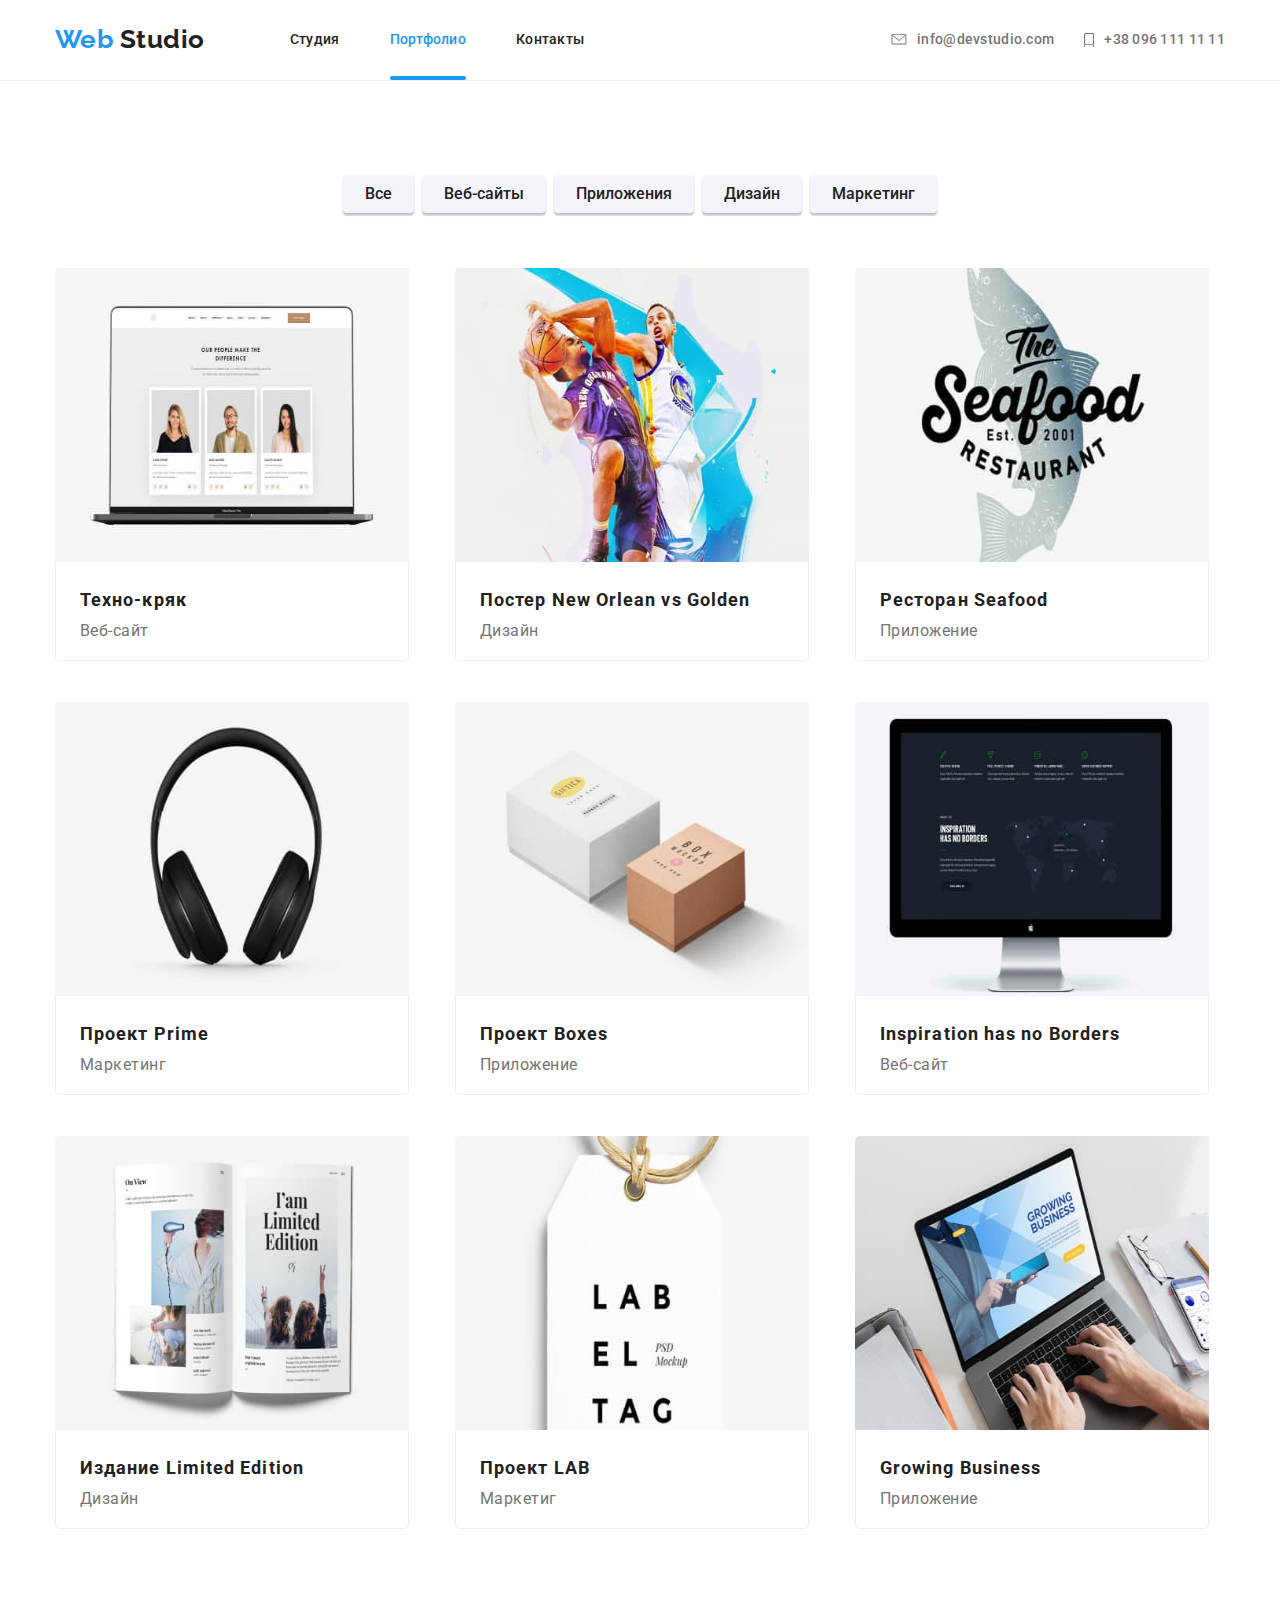
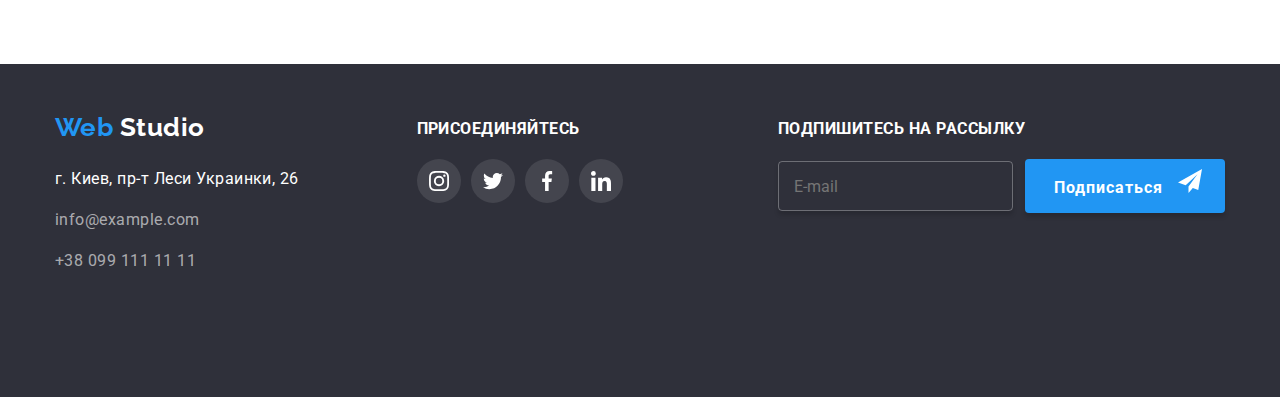
==== commit d8136a6a: "редактирует галерею" ====
--- a/portfolio.html
+++ b/portfolio.html
@@ -181,7 +181,7 @@
                 </div>
 
                 <div class="card-bottom">
-                  <h2 class="examples__name">Growing Business</h2>
+                  <h2 class="examples__name">Постер New Orlean vs Golden</h2>
                   <p class="examples__sort">Дизайн</p>
                 </div>
               </a>
@@ -212,7 +212,7 @@
                 </div>
 
                 <div class="card-bottom">
-                  <h2 class="examples__name">Growing Business</h2>
+                  <h2 class="examples__name">Ресторан Seafood</h2>
                   <p class="examples__sort">Приложение</p>
                 </div>
               </a>
@@ -243,7 +243,7 @@
                 </div>
 
                 <div class="card-bottom">
-                  <h2 class="examples__name">Growing Business</h2>
+                  <h2 class="examples__name">Проект Prime</h2>
                   <p class="examples__sort">Маркетинг</p>
                 </div>
               </a>
@@ -273,7 +273,7 @@
                 </div>
 
                 <div class="card-bottom">
-                  <h2 class="examples__name">Growing Business</h2>
+                  <h2 class="examples__name">Проект Boxes</h2>
                   <p class="examples__sort">Приложение</p>
                 </div>
               </a>
@@ -304,7 +304,7 @@
                 </div>
 
                 <div class="card-bottom">
-                  <h2 class="examples__name">Growing Business</h2>
+                  <h2 class="examples__name">Inspiration has no Borders</h2>
                   <p class="examples__sort">Веб-сайт</p>
                 </div>
               </a>
@@ -334,7 +334,7 @@
                 </div>
 
                 <div class="card-bottom">
-                  <h2 class="examples__name">Growing Business</h2>
+                  <h2 class="examples__name">Издание Limited Edition</h2>
                   <p class="examples__sort">Дизайн</p>
                 </div>
               </a>
@@ -364,7 +364,7 @@
                 </div>
 
                 <div class="card-bottom">
-                  <h2 class="examples__name">Growing Business</h2>
+                  <h2 class="examples__name">Проект LAB</h2>
                   <p class="examples__sort">Маркетиг</p>
                 </div>
               </a>
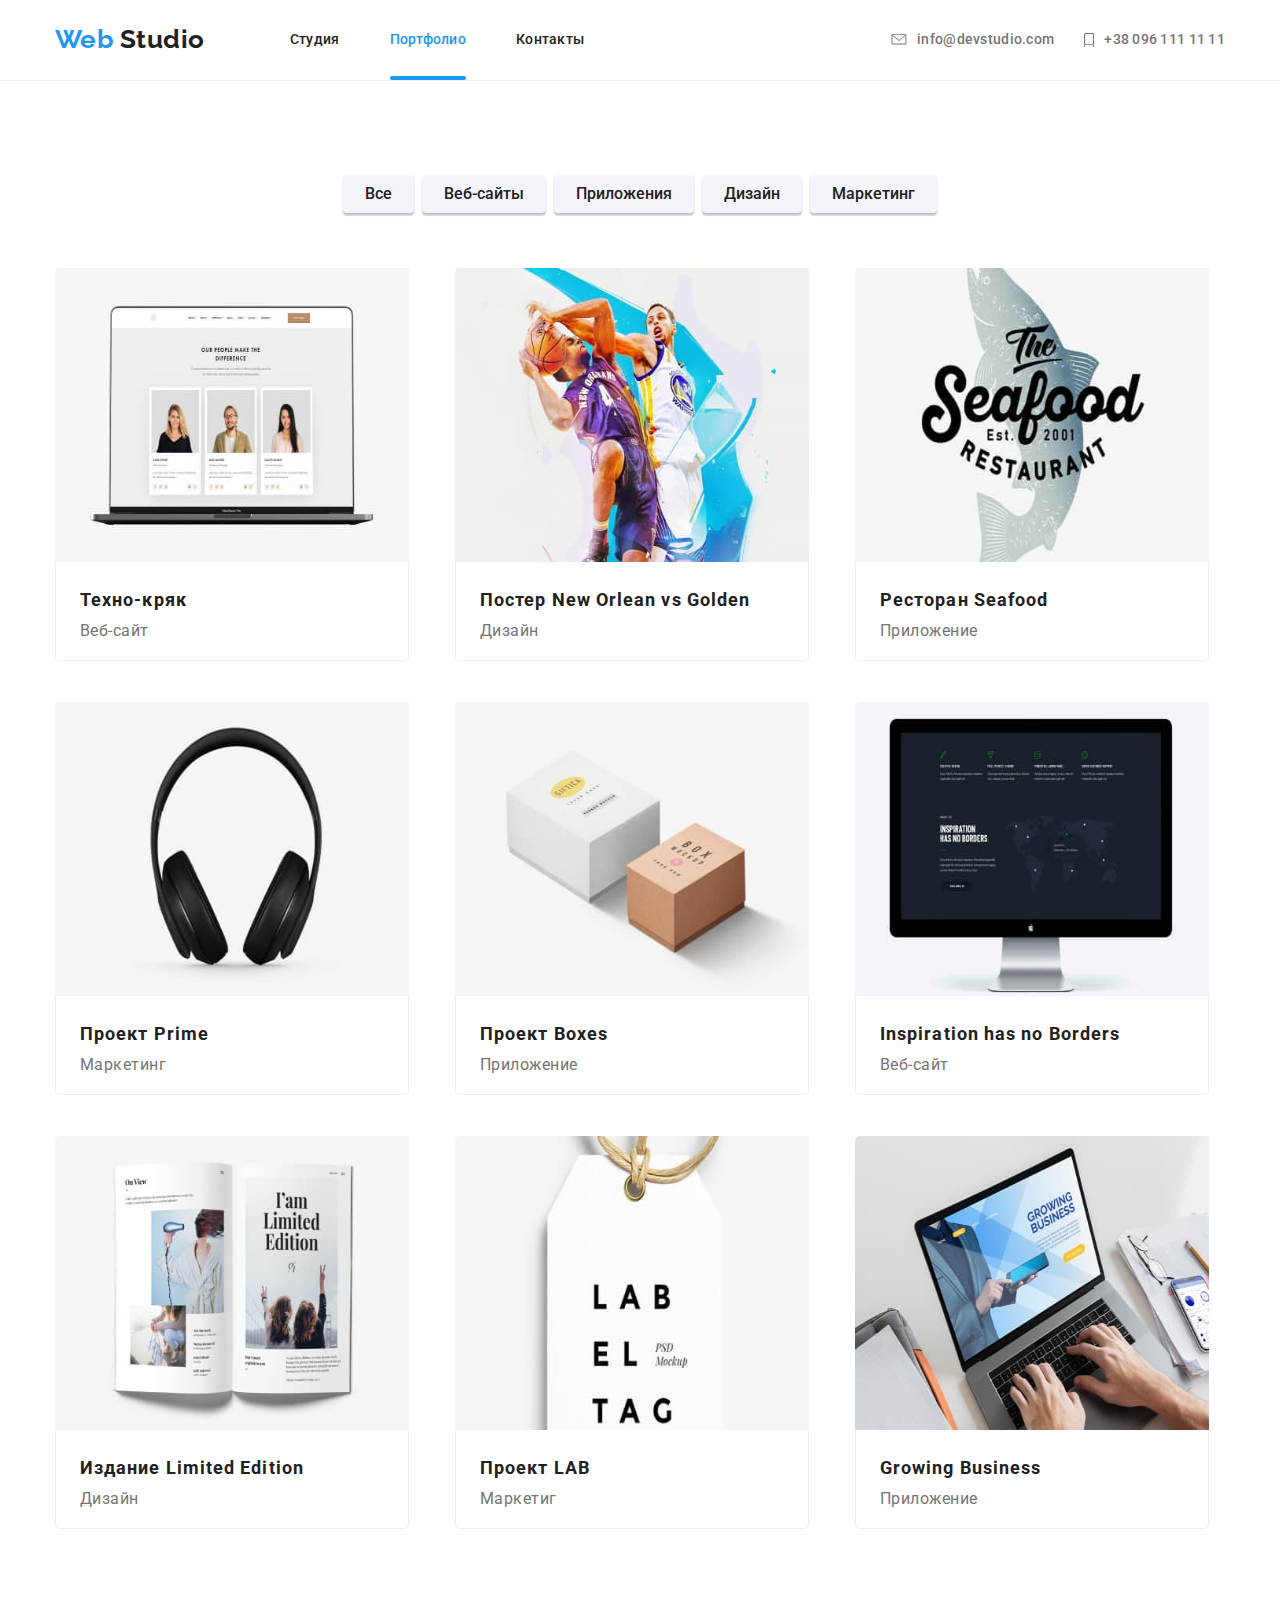
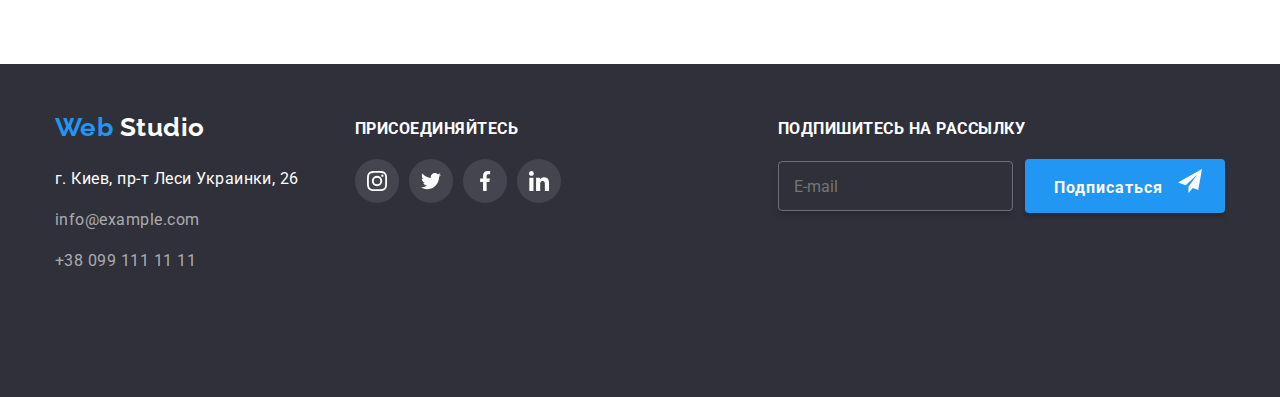
==== commit 4378a335: "добавляет правки портфолио, клиентов и команды" ====
--- a/portfolio.html
+++ b/portfolio.html
@@ -12,7 +12,8 @@
       rel="stylesheet"
       href="https://cdnjs.cloudflare.com/ajax/libs/modern-normalize/0.6.0/modern-normalize.min.css"
     />
-    <link rel="stylesheet" href="./css/main.min.css" />
+      <link rel="stylesheet" href="https://cdnjs.cloudflare.com/ajax/libs/modern-normalize/0.6.0/modern-normalize.min.css" />
+    <link rel="stylesheet" href="./css/main.css" />
   </head>
 
   <body>
@@ -405,89 +406,62 @@
       </section>
     </main>
 
+  <!--футер-->
     <footer class="footer-section section">
       <div class="footer-container container">
-        <div class="footer-contacts">
-          <a href="./index.html" lang="en" class="footer__logo link"
-            >Web<span class="company-logo__text--white"> Studio</span></a
-          >
-          <address class="contacts">
-            <a
-              href="https://www.google.com/maps/place/%D0%B1%D1%83%D0%BB.+%D0%9B%D0%B5%D1%81%D0%B8+%D0%A3%D0%BA%D1%80%D0%B0%D0%B8%D0%BD%D0%BA%D0%B8,+26,+%D0%9A%D0%B8%D0%B5%D0%B2,+02000/@50.4265807,30.5361971,17z/data=!3m1!4b1!4m5!3m4!1s0x40d4cf0e033ecbe9:0x57a4dffefec77da0!8m2!3d50.4265807!4d30.5383858"
-              target="_blank"
-              class="googlemaps link"
-              >г. Киев, пр-т Леси Украинки, 26</a
-            ><br />
-            <a href="mailto:info@example.com" class="contacts__email link"
-              >info@example.com</a
-            ><br />
-            <a href="tel:+380991111111" class="contacts__info link"
-              >+38 099 111 11 11</a
-            >
-          </address>
+        <div class="contacts-join-container">
+          <div class="footer-contacts">
+            <a href="./index.html" lang="en" class="footer__logo link">Web<span class="company-logo__text--white">
+                Studio</span></a>
+            <address class="contacts">
+              <a href="https://www.google.com/maps/place/%D0%B1%D1%83%D0%BB.+%D0%9B%D0%B5%D1%81%D0%B8+%D0%A3%D0%BA%D1%80%D0%B0%D0%B8%D0%BD%D0%BA%D0%B8,+26,+%D0%9A%D0%B8%D0%B5%D0%B2,+02000/@50.4265807,30.5361971,17z/data=!3m1!4b1!4m5!3m4!1s0x40d4cf0e033ecbe9:0x57a4dffefec77da0!8m2!3d50.4265807!4d30.5383858"
+                target="_blank" class="googlemaps link">г. Киев, пр-т Леси Украинки, 26</a><br />
+              <a href="mailto:info@example.com" class="contacts__email link">info@example.com</a><br />
+              <a href="tel:+380991111111" class="contacts__info link">+38 099 111 11 11</a>
+            </address>
+          </div>
+          <div class="join-container">
+            <b class="join-text upper"> Присоединяйтесь</b>
+            <ul class="social-media list">
+              <li class="social-media__item">
+                <a href="" aria-label="Ссылка на Instagram" class="social-media__link--dark  link">
+                  <svg class="social-media__logo social-media__logo--inverse">
+                    <use href="./images/symbol-defs-2.svg#icon-instagram"></use>
+                  </svg>
+                </a>
+              </li>
+              <li class="social-media__item">
+                <a href="" aria-label="Ссылка на Twitter" class="social-media__link--dark link">
+                  <svg class="social-media__logo social-media__logo--inverse">
+                    <use href="./images/symbol-defs-2.svg#icon-twitter"></use>
+                  </svg>
+                </a>
+              </li>
+              <li class="social-media__item">
+                <a href="" aria-label="Ссылка на Facebook" class="social-media__link--dark link">
+                  <svg class="social-media__logo social-media__logo--inverse">
+                    <use href="./images/symbol-defs-2.svg#icon-facebook"></use>
+                  </svg>
+                </a>
+              </li>
+              <li class="social-media__item">
+                <a href="" aria-label="Ссылка на LinkedIn" class="social-media__link--dark link">
+                  <svg class="social-media__logo social-media__logo--inverse">
+                    <use href="./images/symbol-defs-2.svg#icon-linkedin"></use>
+                  </svg>
+                </a>
+              </li>
+            </ul>
+          </div>
         </div>
-        <div class="join-container">
-          <b class="join-text upper"> Присоединяйтесь</b>
-          <ul class="social-media list">
-            <li class="social-media__item">
-              <a
-                href=""
-                aria-label="Ссылка на Instagram"
-                class="social-media__link--dark link"
-              >
-                <svg class="social-media__logo social-media__logo--inverse">
-                  <use href="./images/symbol-defs-2.svg#icon-instagram"></use>
-                </svg>
-              </a>
-            </li>
-            <li class="social-media__item">
-              <a
-                href=""
-                aria-label="Ссылка на Twitter"
-                class="social-media__link--dark link"
-              >
-                <svg class="social-media__logo social-media__logo--inverse">
-                  <use href="./images/symbol-defs-2.svg#icon-twitter"></use>
-                </svg>
-              </a>
-            </li>
-            <li class="social-media__item">
-              <a
-                href=""
-                aria-label="Ссылка на Facebook"
-                class="social-media__link--dark link"
-              >
-                <svg class="social-media__logo social-media__logo--inverse">
-                  <use href="./images/symbol-defs-2.svg#icon-facebook"></use>
-                </svg>
-              </a>
-            </li>
-            <li class="social-media__item">
-              <a
-                href=""
-                aria-label="Ссылка на LinkedIn"
-                class="social-media__link--dark link"
-              >
-                <svg class="social-media__logo social-media__logo--inverse">
-                  <use href="./images/symbol-defs-2.svg#icon-linkedin"></use>
-                </svg>
-              </a>
-            </li>
-          </ul>
-        </div>
-
+    
         <form class="subscribe">
           <b class="subscribe__title upper">
             Подпишитесь на рассылку
           </b>
           <div class="subscribe__container">
             <label class="subscribe__label">
-              <input
-                type="email"
-                name="mail"
-                class="footer__input"
-                placeholder="E-mail"
-              />
+              <input type="email" name="mail" class="footer__input" placeholder="E-mail" />
             </label>
             <button type="submit" class="button">
               Подписаться
@@ -497,7 +471,9 @@
             </button>
           </div>
         </form>
+    
       </div>
+    
     </footer>
     <script src="./js/menu.js"></script>
   </body>
--- a/css/main.css
+++ b/css/main.css
@@ -0,0 +1,1862 @@
+.visually-hidden {
+  position: absolute;
+  width: 1px;
+  height: 1px;
+  margin: -1px;
+  padding: 0;
+  overflow: hidden;
+  border: 0;
+  clip: rect(0 0 0 0);
+}
+
+.list {
+  margin-top: 0;
+  margin-right: 0;
+  margin-bottom: 0;
+  margin-left: 0;
+  padding: 0;
+  list-style: none;
+}
+
+.item {
+  list-style: none;
+}
+
+address {
+  font-style: normal;
+}
+
+h1,
+h2,
+h3,
+h4,
+h5,
+h6,
+p {
+  margin: 0;
+}
+
+body {
+  font-family: Roboto, sans-serif;
+  color: #757575;
+  background-color: #ffffff;
+  letter-spacing: 0.03em;
+}
+
+html {
+  -webkit-box-sizing: border-box;
+          box-sizing: border-box;
+}
+
+*,
+*::before,
+*::after {
+  -webkit-box-sizing: inherit;
+          box-sizing: inherit;
+}
+
+.section {
+  padding-top: 60px;
+  padding-bottom: 60px;
+}
+
+@media screen and (min-width: 1024px) {
+  .section {
+    padding-top: 94px;
+    padding-bottom: 94px;
+  }
+}
+
+.container {
+  margin-left: auto;
+  margin-right: auto;
+  padding-left: 15px;
+  padding-right: 15px;
+}
+
+@media screen and (min-width: 480px) {
+  .container {
+    max-width: 480px;
+  }
+}
+
+@media screen and (min-width: 768px) {
+  .container {
+    display: -webkit-box;
+    display: -ms-flexbox;
+    display: flex;
+    max-width: 768px;
+  }
+}
+
+@media screen and (min-width: 1024px) {
+  .container {
+    max-width: 1024px;
+  }
+}
+
+@media screen and (min-width: 1200px) {
+  .container {
+    max-width: 1200px;
+  }
+}
+
+.link {
+  text-decoration: none;
+  color: #757575;
+  fill: currentColor;
+  -webkit-transition-duration: 250ms;
+          transition-duration: 250ms;
+  -webkit-transition-timing-function: cubic-bezier(0.4, 0, 0.2, 1);
+          transition-timing-function: cubic-bezier(0.4, 0, 0.2, 1);
+}
+
+.link:hover, .link:focus {
+  color: #2196f3;
+}
+
+.title {
+  font-weight: 700;
+  font-size: 36px;
+  line-height: 1.17;
+  text-align: center;
+}
+
+img {
+  display: block;
+  max-width: 100%;
+  height: auto;
+}
+
+h1,
+h2,
+h3,
+h4,
+h5,
+h6 {
+  color: #212121;
+}
+
+.upper {
+  text-transform: uppercase;
+}
+
+.centered {
+  text-align: center;
+}
+
+.button {
+  display: inline-block;
+  text-align: center;
+  width: 200px;
+  padding-top: 10px;
+  padding-right: auto;
+  padding-bottom: 10px;
+  padding-left: auto;
+  font-weight: 700;
+  font-size: 16px;
+  line-height: 1.88;
+  color: #ffffff;
+  background-color: #2196f3;
+  letter-spacing: 0.06em;
+  -webkit-box-shadow: 0px 4px 4px rgba(0, 0, 0, 0.15);
+          box-shadow: 0px 4px 4px rgba(0, 0, 0, 0.15);
+  border-radius: 4px;
+  border: none;
+  cursor: pointer;
+}
+
+.page-header {
+  margin-left: auto;
+  margin-right: auto;
+}
+
+.header-container {
+  position: relative;
+  margin-left: auto;
+  margin-right: auto;
+  max-width: 1200px;
+}
+
+@media screen and (min-width: 1024px) {
+  .header-container {
+    display: -webkit-box;
+    display: -ms-flexbox;
+    display: flex;
+    -webkit-box-align: center;
+        -ms-flex-align: center;
+            align-items: center;
+    -webkit-box-pack: center;
+        -ms-flex-pack: center;
+            justify-content: center;
+  }
+}
+
+.nav-container {
+  display: -webkit-box;
+  display: -ms-flexbox;
+  display: flex;
+  -webkit-box-pack: justify;
+      -ms-flex-pack: justify;
+          justify-content: space-between;
+  -webkit-box-align: center;
+      -ms-flex-align: center;
+          align-items: center;
+  min-height: 60px;
+  width: 100%;
+}
+
+@media screen and (min-width: 1024px) {
+  .nav-container {
+    display: -webkit-box;
+    display: -ms-flexbox;
+    display: flex;
+    -webkit-box-align: center;
+        -ms-flex-align: center;
+            align-items: center;
+    -webkit-box-pack: center;
+        -ms-flex-pack: center;
+            justify-content: center;
+    height: 80px;
+  }
+}
+
+@media screen and (min-width: 768px) {
+  .site-nav {
+    display: -webkit-box;
+    display: -ms-flexbox;
+    display: flex;
+    -webkit-box-align: center;
+        -ms-flex-align: center;
+            align-items: center;
+    -webkit-box-pack: center;
+        -ms-flex-pack: center;
+            justify-content: center;
+  }
+}
+
+.site-nav .link {
+  display: inline-block;
+  margin-bottom: 40px;
+  font-weight: 500;
+  font-size: 18px;
+  line-height: 1.17;
+  text-align: center;
+  letter-spacing: 0.02em;
+  color: #212121;
+}
+
+.site-nav .link:hover, .site-nav .link:focus {
+  color: #2196f3;
+}
+
+.site-nav .link.current {
+  color: #2196f3;
+  position: relative;
+}
+
+.site-nav .link.current::after {
+  content: '';
+  display: block;
+  width: 100%;
+  height: 4px;
+  position: absolute;
+  bottom: -8px;
+  margin-top: 8px;
+  background-color: #2196f3;
+  border-radius: 2px;
+}
+
+@media screen and (min-width: 768px) {
+  .site-nav .link {
+    margin-top: 0;
+    margin-bottom: 0;
+    padding-top: 32px;
+    padding-bottom: 32px;
+    bottom: 0;
+    left: 0;
+    font-size: 14px;
+    line-height: 1.14;
+  }
+  .site-nav .link.current::after {
+    content: '';
+    display: block;
+    width: 100%;
+    height: 4px;
+    position: absolute;
+    bottom: 0;
+    left: 0;
+    background-color: #2196f3;
+    border-radius: 2px;
+  }
+}
+
+@media screen and (min-width: 768px) {
+  .site-nav > .item + .item {
+    margin-left: 20px;
+  }
+}
+
+@media screen and (min-width: 768px) and (min-width: 1024px) {
+  .site-nav > .item + .item {
+    margin-left: 50px;
+  }
+}
+
+/*header-address*/
+.contact-info {
+  font-weight: 500;
+  font-size: 18px;
+  line-height: 1.17;
+  letter-spacing: 0.02em;
+  color: #757575;
+}
+
+@media screen and (min-width: 768px) {
+  .contact-info {
+    font-size: 14px;
+    line-height: 1.14;
+    margin-left: auto;
+  }
+}
+
+.contacts-header {
+  display: block;
+}
+
+@media screen and (min-width: 768px) {
+  .contacts-header {
+    padding-top: 21px;
+    padding-bottom: 21px;
+    margin-left: auto;
+  }
+}
+
+@media screen and (min-width: 768px) and (min-width: 1024px) {
+  .contacts-header {
+    display: -webkit-box;
+    display: -ms-flexbox;
+    display: flex;
+  }
+}
+
+.contacts-header__link {
+  display: -webkit-box;
+  display: -ms-flexbox;
+  display: flex;
+  -webkit-box-align: center;
+      -ms-flex-align: center;
+          align-items: center;
+  -webkit-box-pack: center;
+      -ms-flex-pack: center;
+          justify-content: center;
+  color: #757575;
+  fill: #757575;
+  cursor: pointer;
+}
+
+.contacts-header__link:hover, .contacts-header__link:focus {
+  color: #2196f3;
+  fill: #2196f3;
+}
+
+.contacts-header .item + .item {
+  margin-top: 16px;
+}
+
+@media screen and (min-width: 768px) {
+  .contacts-header .item + .item {
+    margin-top: 10px;
+  }
+}
+
+@media screen and (min-width: 1024px) {
+  .contacts-header .item + .item {
+    margin-top: 0px;
+    margin-left: 30px;
+  }
+}
+
+.icon-envelope {
+  margin-right: 10px;
+  fill: inherit;
+  width: 16px;
+  height: 11.2px;
+}
+
+.icon-phone {
+  margin-right: 10px;
+  fill: inherit;
+  width: 10px;
+  height: 14.94px;
+}
+
+.company-logo, .footer__logo {
+  display: block;
+  white-space: nowrap;
+  color: #2196f3;
+  font-family: Raleway, sans-serif;
+  font-weight: 700;
+  font-size: 24px;
+  line-height: 1.2;
+}
+
+@media screen and (min-width: 480px) {
+  .company-logo, .footer__logo {
+    margin-right: 81px;
+  }
+}
+
+@media screen and (min-width: 1024px) {
+  .company-logo, .footer__logo {
+    font-size: 26px;
+    margin-right: 85px;
+  }
+}
+
+.company-logo__text {
+  color: #212121;
+}
+
+.company-logo__text--white {
+  color: #ffffff;
+}
+
+.footer__logo {
+  display: block;
+  margin-bottom: 20px;
+  margin-right: 0;
+}
+
+.menu-button {
+  display: -webkit-inline-box;
+  display: -ms-inline-flexbox;
+  display: inline-flex;
+  margin: 0;
+  padding: 0;
+  border: none;
+  outline: none;
+  background-color: transparent;
+  fill: inherit;
+}
+
+@media screen and (min-width: 768px) {
+  .menu-button {
+    display: none;
+  }
+}
+
+.menu-button:hover, .menu-button:focus {
+  fill: #2196f3;
+}
+
+.menu-button .icon-cross {
+  display: none;
+}
+
+.menu-button.is-open .icon-cross {
+  display: block;
+}
+
+.menu-button.is-open .icon-menu {
+  display: none;
+}
+
+.menu-container {
+  background-color: #ffffff;
+  padding-top: 60px;
+  padding-bottom: 60px;
+  border-top: 1px solid #ececec;
+  -webkit-box-shadow: 0px 1px 3px rgba(0, 0, 0, 0.16), 0px 2px 4px rgba(0, 0, 0, 0.08), 0px 4px 8px rgba(0, 0, 0, 0.04);
+          box-shadow: 0px 1px 3px rgba(0, 0, 0, 0.16), 0px 2px 4px rgba(0, 0, 0, 0.08), 0px 4px 8px rgba(0, 0, 0, 0.04);
+  font-size: 20px;
+  z-index: 2;
+}
+
+@media screen and (max-width: 767px) {
+  .menu-container {
+    display: none;
+    position: absolute;
+    top: 100%;
+    left: 0;
+    width: 100%;
+  }
+  .menu-container.is-open {
+    display: block;
+    text-align: center;
+  }
+}
+
+@media screen and (min-width: 768px) {
+  .menu-container {
+    display: none;
+  }
+}
+
+.reviews {
+  display: -webkit-box;
+  display: -ms-flexbox;
+  display: flex;
+}
+
+@media screen and (max-width: 767px) {
+  .reviews {
+    display: none;
+  }
+}
+
+.advantages {
+  margin-left: auto;
+  margin-right: auto;
+}
+
+.advantages__title {
+  text-align: center;
+  margin-bottom: 10px;
+  font-weight: 700;
+  font-size: 14px;
+  line-height: 1.14;
+  letter-spacing: 0.06em;
+}
+
+.advantages__text {
+  text-align: initial;
+  padding: 0;
+  margin: 0;
+  font-size: 14px;
+  line-height: 2;
+}
+
+.advantages__item {
+  display: block;
+  text-align: center;
+  margin-left: auto;
+  margin-right: auto;
+  padding: 0;
+  min-height: 226px;
+}
+
+.advantages__item:not(:last-child) {
+  margin-bottom: 30px;
+}
+
+.advantages__item .link {
+  display: block;
+  max-height: 120px;
+  margin-bottom: 30px;
+}
+
+.advantages__rectangle {
+  display: -webkit-box;
+  display: -ms-flexbox;
+  display: flex;
+  max-height: 120px;
+  padding-top: 25px;
+  padding-bottom: 25px;
+  background: #f5f4fa;
+  border-radius: 4px;
+}
+
+.advantages__rectangle > .icon {
+  display: block;
+  margin-left: auto;
+  margin-right: auto;
+  width: 70px;
+  height: 70px;
+}
+
+@media screen and (min-width: 768px) {
+  .advantages {
+    display: -webkit-box;
+    display: -ms-flexbox;
+    display: flex;
+    -ms-flex-wrap: wrap;
+        flex-wrap: wrap;
+  }
+  .advantages__title {
+    text-align: left;
+  }
+  .advantages__item {
+    display: block;
+    max-width: 354px;
+    -webkit-box-sizing: border-box;
+            box-sizing: border-box;
+    margin-bottom: 30px;
+    text-align: initial;
+  }
+  .advantages__item:nth-child(2n) {
+    margin-right: 0;
+  }
+  .advantages__item:nth-last-child(-n + 2) {
+    margin-bottom: 0;
+  }
+}
+
+@media screen and (min-width: 1024px) {
+  .advantages {
+    -ms-flex-wrap: nowrap;
+        flex-wrap: nowrap;
+  }
+  .advantages__item {
+    width: calc((100%-4 * 30px) / 4);
+    height: 120px;
+    margin-bottom: 0;
+    margin-right: 0;
+  }
+  .advantages__item + .advantages__item {
+    margin-left: 30px;
+  }
+  .advantages__rectangle {
+    max-width: 270px;
+  }
+}
+
+.hero {
+  position: relative;
+  z-index: 1;
+  max-width: 480px;
+  min-height: 400px;
+  margin-left: auto;
+  margin-right: auto;
+  text-align: center;
+  padding-top: 118px;
+  background-repeat: no-repeat;
+  background-color: #2f303a;
+  background-image: -webkit-gradient(linear, left top, right top, from(rgba(47, 48, 58, 0.8)), to(rgba(47, 48, 58, 0.8))), url("../images/index-images/hero-img-mobile.jpg");
+  background-image: linear-gradient(to right, rgba(47, 48, 58, 0.8), rgba(47, 48, 58, 0.8)), url("../images/index-images/hero-img-mobile.jpg");
+  background-size: 480px 400px;
+}
+
+.hero-title {
+  margin-bottom: 30px;
+  font-weight: 900;
+  font-size: 26px;
+  line-height: 1.6;
+  color: #ffffff;
+  letter-spacing: 0.06em;
+}
+
+.hero .button {
+  width: 200px;
+  height: 50px;
+  font-weight: 700;
+  font-size: 16px;
+  line-height: 1.88;
+  color: #ffffff;
+  background-color: #2196f3;
+  letter-spacing: 0.06em;
+  border: none;
+  -webkit-box-shadow: 0px 4px 4px rgba(0, 0, 0, 0.15);
+          box-shadow: 0px 4px 4px rgba(0, 0, 0, 0.15);
+  border-radius: 4px;
+  cursor: pointer;
+}
+
+@media screen and (min-width: 480px) and (min-device-pixel-ratio: 2), screen and (min-width: 480px) and (-webkit-min-device-pixel-ratio: 2), screen and (min-width: 480px) and (min-resolution: 192dpi), screen and (min-width: 480px) and (min-resolution: 2dppx) {
+  .hero {
+    background-image: -webkit-gradient(linear, left top, right top, from(rgba(47, 48, 58, 0.8)), to(rgba(47, 48, 58, 0.8))), url("../images/index-images/hero-img-mobile@2x.jpg");
+    background-image: linear-gradient(to right, rgba(47, 48, 58, 0.8), rgba(47, 48, 58, 0.8)), url("../images/index-images/hero-img-mobile@2x.jpg");
+    background-size: 480px 400px;
+  }
+}
+
+@media screen and (min-width: 480px) and (min-device-pixel-ratio: 3), screen and (min-width: 480px) and (-webkit-min-device-pixel-ratio: 3), screen and (min-width: 480px) and (min-resolution: 3dppx), screen and (min-width: 480px) and (min-resolution: 288dpi) {
+  .hero {
+    background-image: -webkit-gradient(linear, left top, right top, from(rgba(47, 48, 58, 0.8)), to(rgba(47, 48, 58, 0.8))), url("../images/index-images/hero-img-mobile@3x.jpg");
+    background-image: linear-gradient(to right, rgba(47, 48, 58, 0.8), rgba(47, 48, 58, 0.8)), url("../images/index-images/hero-img-mobile@3x.jpg");
+  }
+}
+
+@media screen and (min-width: 768px) {
+  .hero {
+    max-width: 768px;
+    min-height: 400px;
+    background-image: -webkit-gradient(linear, left top, right top, from(rgba(47, 48, 58, 0.8)), to(rgba(47, 48, 58, 0.8))), url("../images/index-images/hero-img-tablet.jpg");
+    background-image: linear-gradient(to right, rgba(47, 48, 58, 0.8), rgba(47, 48, 58, 0.8)), url("../images/index-images/hero-img-tablet.jpg");
+    background-size: 768px 400px;
+  }
+}
+
+@media screen and (min-width: 768px) and (min-device-pixel-ratio: 2), screen and (min-width: 768px) and (-webkit-min-device-pixel-ratio: 2), screen and (min-width: 768px) and (min-resolution: 192dpi), screen and (min-width: 768px) and (min-resolution: 2dppx) {
+  .hero {
+    background-image: -webkit-gradient(linear, left top, right top, from(rgba(47, 48, 58, 0.8)), to(rgba(47, 48, 58, 0.8))), url("../images/index-images/hero-img-tablet@2x.jpg");
+    background-image: linear-gradient(to right, rgba(47, 48, 58, 0.8), rgba(47, 48, 58, 0.8)), url("../images/index-images/hero-img-tablet@2x.jpg");
+  }
+}
+
+@media screen and (min-width: 768px) and (min-device-pixel-ratio: 3), screen and (min-width: 768px) and (-webkit-min-device-pixel-ratio: 3), screen and (min-width: 768px) and (min-resolution: 3dppx), screen and (min-width: 768px) and (min-resolution: 288dpi) {
+  .hero {
+    background-image: -webkit-gradient(linear, left top, right top, from(rgba(47, 48, 58, 0.8)), to(rgba(47, 48, 58, 0.8))), url("../images/index-images/hero-img-tablet@3x.jpg");
+    background-image: linear-gradient(to right, rgba(47, 48, 58, 0.8), rgba(47, 48, 58, 0.8)), url("../images/index-images/hero-img-tablet@3x.jpg");
+  }
+}
+
+@media screen and (min-width: 1024px) {
+  .hero {
+    max-width: 1600px;
+    min-height: 600px;
+    padding-top: 200px;
+    font-size: 44px;
+    line-height: 1.36;
+    background-image: -webkit-gradient(linear, left top, right top, from(rgba(47, 48, 58, 0.8)), to(rgba(47, 48, 58, 0.8))), url("../images/index-images/hero-img-desktop.jpg");
+    background-image: linear-gradient(to right, rgba(47, 48, 58, 0.8), rgba(47, 48, 58, 0.8)), url("../images/index-images/hero-img-desktop.jpg");
+    background-size: 1600px 600px;
+  }
+}
+
+@media screen and (min-width: 1024px) and (min-device-pixel-ratio: 2), screen and (min-width: 1024px) and (-webkit-min-device-pixel-ratio: 2), screen and (min-width: 1024px) and (min-resolution: 192dpi), screen and (min-width: 1024px) and (min-resolution: 2dppx) {
+  .hero {
+    background-image: -webkit-gradient(linear, left top, right top, from(rgba(47, 48, 58, 0.8)), to(rgba(47, 48, 58, 0.8))), url("../images/index-images/hero-img-desktop@2x.jpg");
+    background-image: linear-gradient(to right, rgba(47, 48, 58, 0.8), rgba(47, 48, 58, 0.8)), url("../images/index-images/hero-img-desktop@2x.jpg");
+  }
+}
+
+@media screen and (min-width: 1024px) and (min-device-pixel-ratio: 3), screen and (min-width: 1024px) and (-webkit-min-device-pixel-ratio: 3), screen and (min-width: 1024px) and (min-resolution: 3dppx), screen and (min-width: 1024px) and (min-resolution: 288dpi) {
+  .hero {
+    background-image: -webkit-gradient(linear, left top, right top, from(rgba(47, 48, 58, 0.8)), to(rgba(47, 48, 58, 0.8))), url("../images/index-images/hero-img-desktop@3x.jpg");
+    background-image: linear-gradient(to right, rgba(47, 48, 58, 0.8), rgba(47, 48, 58, 0.8)), url("../images/index-images/hero-img-desktop@3x.jpg");
+  }
+}
+
+.backdrop {
+  position: fixed;
+  display: -webkit-box;
+  display: -ms-flexbox;
+  display: flex;
+  -webkit-box-align: center;
+      -ms-flex-align: center;
+          align-items: center;
+  -webkit-box-pack: center;
+      -ms-flex-pack: center;
+          justify-content: center;
+  z-index: 2;
+  overflow: scroll;
+  padding-left: 15px;
+  padding-right: 15px;
+  padding-top: 93px;
+  top: 0;
+  left: 0;
+  width: 100%;
+  height: 100%;
+  background-color: rgba(0, 0, 0, 0.2);
+  -webkit-transition-duration: 250ms;
+          transition-duration: 250ms;
+  -webkit-transition-timing-function: cubic-bezier(0.4, 0, 0.2, 1);
+          transition-timing-function: cubic-bezier(0.4, 0, 0.2, 1);
+}
+
+.backdrop.is-hidden {
+  visibility: hidden;
+  opacity: 0;
+  pointer-events: none;
+}
+
+.form {
+  position: absolute;
+  display: block;
+  top: 0;
+  padding: 40px;
+  max-width: 450px;
+  min-height: 609px;
+  visibility: visible;
+  opacity: 1;
+  text-align: center;
+  background-color: #ffffff;
+}
+
+@media screen and (width: 1024px) {
+  .form {
+    width: 528px;
+    height: 581px;
+  }
+}
+
+.form__title {
+  display: block;
+  max-width: 100%;
+  font-weight: 700;
+  font-size: 20px;
+  line-height: 1.15;
+  color: #212121;
+  margin-bottom: 30px;
+}
+
+@media screen and (min-width: 1024px) {
+  .form__title {
+    font-size: 14px;
+    line-height: 2;
+  }
+}
+
+.form__field {
+  display: -webkit-box;
+  display: -ms-flexbox;
+  display: flex;
+  -webkit-box-align: center;
+      -ms-flex-align: center;
+          align-items: center;
+  -webkit-box-pack: center;
+      -ms-flex-pack: center;
+          justify-content: center;
+  position: relative;
+  margin-right: auto;
+  margin-left: auto;
+  margin-bottom: 28px;
+  width: 100%;
+}
+
+.form__input {
+  display: block;
+  width: 100%;
+  height: 40px;
+  padding-left: 42px;
+  border: 1px solid rgba(33, 33, 33, 0.2);
+  -webkit-box-sizing: border-box;
+          box-sizing: border-box;
+  border-radius: 4px;
+}
+
+.form__input:focus {
+  border: 1px solid #2196f3;
+  outline: none;
+}
+
+.form__icon {
+  display: block;
+  position: absolute;
+  top: 50%;
+  left: 18px;
+  -webkit-transform: translateY(-50%);
+          transform: translateY(-50%);
+  width: 18px;
+  height: 18px;
+}
+
+.form__input:focus + .form__icon {
+  fill: #2196f3;
+}
+
+.form__label {
+  display: block;
+  position: absolute;
+  height: 16px;
+  top: 50%;
+  -webkit-transform: translateY(-50%);
+          transform: translateY(-50%);
+  left: 42px;
+  -webkit-transition-duration: 250ms;
+          transition-duration: 250ms;
+  -webkit-transition-timing-function: cubic-bezier(0.4, 0, 0.2, 1);
+          transition-timing-function: cubic-bezier(0.4, 0, 0.2, 1);
+  line-height: 1.14;
+}
+
+.form__input:focus ~ .form__label,
+.form__input:not(:placeholder-shown) ~ .form__label {
+  -webkit-transform: translateX(-24px) translateY(-250%);
+          transform: translateX(-24px) translateY(-250%);
+  color: #2196f3;
+}
+
+/*textarea*/
+.comment-textarea {
+  position: relative;
+  display: block;
+  width: 100%;
+  padding: 12px 16px;
+  border: 1px solid rgba(33, 33, 33, 0.2);
+  -webkit-box-sizing: border-box;
+          box-sizing: border-box;
+  border-radius: 4px;
+  resize: none;
+}
+
+.comment-textarea:focus {
+  border: 1px solid #2196f3;
+  outline: none;
+}
+
+.comment__label {
+  position: absolute;
+  top: 12px;
+  left: 16px;
+}
+
+.comment-textarea:focus ~ .comment__label,
+.comment-textarea:not(:placeholder-shown) ~ .comment__label {
+  -webkit-transform: translateY(-200%);
+          transform: translateY(-200%);
+  color: #2196f3;
+}
+
+/*policy*/
+.policy-label {
+  display: -webkit-box;
+  display: -ms-flexbox;
+  display: flex;
+  -webkit-box-align: start;
+      -ms-flex-align: start;
+          align-items: flex-start;
+  font-size: 12px;
+  line-height: 1.2;
+}
+
+@media screen and (min-width: 1024px) {
+  .policy-label {
+    font-size: 14px;
+    line-height: 1.7;
+  }
+}
+
+.policy-checkbox {
+  -webkit-appearance: none;
+  -moz-appearance: none;
+       appearance: none;
+  position: absolute;
+}
+
+.checkbox__icon {
+  display: inline-block;
+  width: 16px;
+  height: 15px;
+  margin-right: 8px;
+  border: 1px solid #212121;
+  background-color: #ffffff;
+  background-position: center;
+  background-repeat: no-repeat;
+  background-size: auto;
+  -webkit-transition-duration: 250ms;
+          transition-duration: 250ms;
+  -webkit-transition-timing-function: cubic-bezier(0.4, 0, 0.2, 1);
+          transition-timing-function: cubic-bezier(0.4, 0, 0.2, 1);
+}
+
+.policy-checkbox:checked + .checkbox__icon {
+  border-color: #2196f3;
+  background-color: #2196f3;
+  background-origin: border-box;
+  background-size: contain;
+  background-image: url(../images/index-images/check-1.svg);
+}
+
+.policy-label > p {
+  padding: 0;
+  text-align: left;
+  white-space: nowrap;
+}
+
+.conditions-link {
+  color: #2196f3;
+}
+
+.form__close {
+  display: block;
+  position: absolute;
+  background-image: url(../images/index-images/modal-close-opt.svg);
+  background-repeat: no-repeat;
+  background-position: center;
+  background-color: #ffffff;
+  border: none;
+  -webkit-box-shadow: 0px 2px 1px rgba(0, 0, 0, 0.2), 0px 1px 1px rgba(0, 0, 0, 0.14), 0px 1px 3px rgba(0, 0, 0, 0.12);
+          box-shadow: 0px 2px 1px rgba(0, 0, 0, 0.2), 0px 1px 1px rgba(0, 0, 0, 0.14), 0px 1px 3px rgba(0, 0, 0, 0.12);
+  width: 30px;
+  height: 30px;
+  top: 8px;
+  right: 8px;
+  cursor: pointer;
+  border-radius: 50%;
+}
+
+.advantages {
+  margin-left: auto;
+  margin-right: auto;
+}
+
+.advantages__title {
+  text-align: center;
+  margin-bottom: 10px;
+  font-weight: 700;
+  font-size: 14px;
+  line-height: 1.14;
+  letter-spacing: 0.06em;
+}
+
+.advantages__text {
+  text-align: initial;
+  padding: 0;
+  margin: 0;
+  font-size: 14px;
+  line-height: 2;
+}
+
+.advantages__item {
+  display: block;
+  text-align: center;
+  margin-left: auto;
+  margin-right: auto;
+  padding: 0;
+  min-height: 226px;
+}
+
+.advantages__item:not(:last-child) {
+  margin-bottom: 30px;
+}
+
+.advantages__item .link {
+  display: block;
+  max-height: 120px;
+  margin-bottom: 30px;
+}
+
+.advantages__rectangle {
+  display: -webkit-box;
+  display: -ms-flexbox;
+  display: flex;
+  max-height: 120px;
+  padding-top: 25px;
+  padding-bottom: 25px;
+  background: #f5f4fa;
+  border-radius: 4px;
+}
+
+.advantages__rectangle > .icon {
+  display: block;
+  margin-left: auto;
+  margin-right: auto;
+  width: 70px;
+  height: 70px;
+}
+
+@media screen and (min-width: 768px) {
+  .advantages {
+    display: -webkit-box;
+    display: -ms-flexbox;
+    display: flex;
+    -ms-flex-wrap: wrap;
+        flex-wrap: wrap;
+  }
+  .advantages__title {
+    text-align: left;
+  }
+  .advantages__item {
+    display: block;
+    max-width: 354px;
+    -webkit-box-sizing: border-box;
+            box-sizing: border-box;
+    margin-bottom: 30px;
+    text-align: initial;
+  }
+  .advantages__item:nth-child(2n) {
+    margin-right: 0;
+  }
+  .advantages__item:nth-last-child(-n + 2) {
+    margin-bottom: 0;
+  }
+}
+
+@media screen and (min-width: 1024px) {
+  .advantages {
+    -ms-flex-wrap: nowrap;
+        flex-wrap: nowrap;
+  }
+  .advantages__item {
+    width: calc((100%-4 * 30px) / 4);
+    height: 120px;
+    margin-bottom: 0;
+    margin-right: 0;
+  }
+  .advantages__item + .advantages__item {
+    margin-left: 30px;
+  }
+  .advantages__rectangle {
+    max-width: 270px;
+  }
+}
+
+.what-we-do.section {
+  display: none;
+}
+
+@media screen and (min-width: 1024px) {
+  .what-we-do.section {
+    display: block;
+    padding-top: 0;
+  }
+  .what-we-do-container {
+    display: block;
+  }
+  .what-we-do-container > .title {
+    margin-bottom: 50px;
+  }
+  .applications {
+    display: -webkit-box;
+    display: -ms-flexbox;
+    display: flex;
+  }
+  .applications-card {
+    position: relative;
+  }
+  .applications-card > .link {
+    display: block;
+  }
+  .applications-card + .applications-card {
+    margin-left: 30px;
+  }
+  .applications-type {
+    padding-top: 27px;
+    padding-bottom: 27px;
+    width: 100%;
+    height: 70px;
+    position: absolute;
+    bottom: 0;
+    left: 0;
+    font-size: 14px;
+    font-weight: 700;
+    line-height: 1.14;
+    text-align: center;
+    color: #ffffff;
+    background-color: rgba(47, 48, 58, 0.8);
+    border-radius: 0px 0px 4px 4px;
+  }
+  .applications-image {
+    display: block;
+    border-radius: none;
+  }
+}
+
+.team-section {
+  background: #f5f4fa;
+}
+
+.our-team-container {
+  display: block;
+  text-align: center;
+  margin-left: auto;
+  margin-right: auto;
+}
+
+.our-team-container .title {
+  margin-bottom: 50px;
+}
+
+.members {
+  display: -webkit-box;
+  display: -ms-flexbox;
+  display: flex;
+  -webkit-box-orient: vertical;
+  -webkit-box-direction: normal;
+      -ms-flex-direction: column;
+          flex-direction: column;
+  -webkit-box-align: center;
+      -ms-flex-align: center;
+          align-items: center;
+  padding: 0;
+}
+
+@media screen and (min-width: 768px) {
+  .members {
+    -webkit-box-orient: horizontal;
+    -webkit-box-direction: normal;
+        -ms-flex-direction: row;
+            flex-direction: row;
+    -webkit-box-pack: justify;
+        -ms-flex-pack: justify;
+            justify-content: space-between;
+    -ms-flex-wrap: wrap;
+        flex-wrap: wrap;
+  }
+}
+
+@media screen and (min-width: 1024px) {
+  .members {
+    -ms-flex-wrap: nowrap;
+        flex-wrap: nowrap;
+  }
+}
+
+.members-card {
+  display: block;
+  max-width: 450px;
+  padding-bottom: 24px;
+  background-color: #ffffff;
+  -webkit-box-shadow: 0px 2px 1px rgba(0, 0, 0, 0.2), 0px 1px 1px rgba(0, 0, 0, 0.14), 0px 1px 3px rgba(0, 0, 0, 0.12);
+          box-shadow: 0px 2px 1px rgba(0, 0, 0, 0.2), 0px 1px 1px rgba(0, 0, 0, 0.14), 0px 1px 3px rgba(0, 0, 0, 0.12);
+  border-radius: 4px;
+}
+
+@media screen and (min-width: 768px) {
+  .members-card {
+    max-width: 354px;
+    margin-bottom: 30px;
+  }
+}
+
+@media screen and (min-width: 1024px) {
+  .members-card {
+    max-width: 270px;
+    margin-bottom: 0;
+  }
+}
+
+.members-card + .members-card {
+  margin-top: 30px;
+}
+
+@media screen and (min-width: 768px) {
+  .members-card + .members-card {
+    margin-top: 0;
+  }
+}
+
+@media screen and (min-width: 1024px) {
+  .members-card + .members-card {
+    margin-right: 0;
+    margin-left: 30px;
+  }
+}
+
+.members-card:first-child {
+  margin-top: 0;
+}
+
+@media screen and (min-width: 768px) {
+  .members-card:nth-child(2n) {
+    margin-right: 0;
+  }
+  .members:nth-last-child(-n + 2) {
+    margin-bottom: 0;
+  }
+}
+
+.members-picture {
+  display: block;
+  margin-bottom: 30px;
+}
+
+.members-name, .members-profession {
+  font-size: 16px;
+  line-height: 1.19;
+}
+
+.members-name {
+  font-weight: 500;
+  margin-bottom: 10px;
+}
+
+.members-profession {
+  margin-top: 0;
+  margin-bottom: 16px;
+}
+
+.social-media {
+  display: -webkit-box;
+  display: -ms-flexbox;
+  display: flex;
+  -webkit-box-align: center;
+      -ms-flex-align: center;
+          align-items: center;
+  -webkit-box-pack: center;
+      -ms-flex-pack: center;
+          justify-content: center;
+  padding: 0;
+  margin: 0;
+}
+
+.social-media__item + .social-media__item {
+  margin-left: 10px;
+}
+
+.social-media__link--light, .social-media__link--dark {
+  display: block;
+  width: 44px;
+  height: 44px;
+  padding: 12px;
+  border-radius: 50%;
+  fill: currentColor;
+  cursor: pointer;
+}
+
+.social-media__link--light:hover, .social-media__link--dark:hover, .social-media__link--light:focus, .social-media__link--dark:focus {
+  fill: #ffffff;
+  background-color: #2196f3;
+}
+
+.social-media__link--light {
+  fill: #afb1b8;
+  background-color: #ffffff;
+}
+
+.social-media__link--dark {
+  fill: #ffffff;
+  background-color: rgba(255, 255, 255, 0.1);
+}
+
+.social-media__logo {
+  fill: inherit;
+  width: 20px;
+  height: 20px;
+}
+
+.social-media__logo--inverse {
+  fill: inherit;
+}
+
+.social-media__icon + .social-media__icon {
+  margin-left: 10px;
+}
+
+.our-clients-container {
+  display: block;
+  text-align: center;
+}
+
+.our-clients-title {
+  text-align: center;
+  margin-bottom: 50px;
+  font-weight: 700;
+  font-size: 28px;
+  line-height: 1.18;
+}
+
+.clients {
+  display: -webkit-box;
+  display: -ms-flexbox;
+  display: flex;
+  margin-left: auto;
+  margin-right: auto;
+  -webkit-box-pack: center;
+      -ms-flex-pack: center;
+          justify-content: center;
+  -webkit-box-flex: 0;
+      -ms-flex: 0 0 auto;
+          flex: 0 0 auto;
+  -ms-flex-wrap: wrap;
+      flex-wrap: wrap;
+}
+
+@media screen and (min-width: 768px) {
+  .clients {
+    -webkit-box-orient: horizontal;
+    -webkit-box-direction: normal;
+        -ms-flex-direction: row;
+            flex-direction: row;
+  }
+}
+
+@media screen and (min-width: 1024px) and (max-width: 1200px) {
+  .clients {
+    -ms-flex-wrap: nowrap;
+        flex-wrap: nowrap;
+  }
+}
+
+.clients__item {
+  display: -webkit-box;
+  display: -ms-flexbox;
+  display: flex;
+  -webkit-box-align: center;
+      -ms-flex-align: center;
+          align-items: center;
+  -webkit-box-pack: center;
+      -ms-flex-pack: center;
+          justify-content: center;
+  margin-bottom: 30px;
+  margin-right: 30px;
+  min-width: 160px;
+  max-height: 90px;
+  cursor: pointer;
+  overflow: hidden;
+  height: 90px;
+  border: 1px solid #afb1b8;
+  -webkit-box-sizing: border-box;
+          box-sizing: border-box;
+  border-radius: 4px;
+  fill: #afb1b8;
+}
+
+.clients__item:hover, .clients__item:focus {
+  border: 1px solid #2196f3;
+  fill: #2196f3;
+}
+
+.clients__item:nth-child(2n) {
+  margin-right: 0;
+}
+
+@media screen and (min-width: 768px) {
+  .clients__item:nth-child(2n) {
+    margin-right: 30px;
+  }
+}
+
+@media screen and (min-width: 480px) {
+  .clients__item {
+    min-width: 210px;
+  }
+}
+
+@media screen and (min-width: 768px) {
+  .clients__item {
+    min-width: 226px;
+  }
+  .clients__item:nth-child(3n) {
+    margin-right: 0;
+  }
+}
+
+@media screen and (min-width: 768px) and (min-width: 1024px) {
+  .clients__item:nth-child(3n) {
+    margin-right: 30px;
+  }
+}
+
+@media screen and (min-width: 768px) {
+  .clients__item:nth-last-child(-n + 3) {
+    margin-bottom: 0;
+  }
+}
+
+@media screen and (min-width: 1024px) {
+  .clients__item {
+    min-width: 140px;
+    margin-bottom: 0;
+  }
+  .clients__item:last-child {
+    margin-right: 0px;
+  }
+}
+
+@media screen and (min-width: 1200px) {
+  .clients__item {
+    min-width: 170px;
+  }
+}
+
+.clients__link {
+  fill: inherit;
+}
+
+.clients__link:hover, .clients__link:focus {
+  fill: inherit;
+}
+
+.clients__logo {
+  fill: inherit;
+}
+
+/*footer*/
+.footer-section {
+  display: block;
+  padding-top: 0;
+  padding-bottom: 60px;
+  color: #ffffff;
+  background: #2f303a;
+  padding-top: 56px;
+}
+
+.footer-container {
+  text-align: center;
+}
+
+@media screen and (min-width: 768px) {
+  .footer-container {
+    display: block;
+  }
+  .contacts-join-container {
+    display: -webkit-box;
+    display: -ms-flexbox;
+    display: flex;
+    -ms-flex-pack: distribute;
+        justify-content: space-around;
+  }
+}
+
+.googlemaps {
+  display: inline-block;
+  margin-bottom: 8px;
+  line-height: 1.7;
+  color: #ffffff;
+}
+
+.contacts {
+  display: block;
+  margin-bottom: 60px;
+}
+
+.contacts__email {
+  display: inline-block;
+  font-weight: 400;
+  line-height: 2;
+  color: rgba(255, 255, 255, 0.6);
+  margin-bottom: 8px;
+}
+
+.contacts__info {
+  display: inline-block;
+  font-weight: 400;
+  line-height: 2;
+  color: rgba(255, 255, 255, 0.6);
+}
+
+.contacts__email {
+  margin-bottom: 9px;
+}
+
+.join-container {
+  margin-bottom: 60px;
+}
+
+.join-text {
+  display: block;
+  margin-bottom: 20px;
+}
+
+.subscribe {
+  max-width: 450px;
+  margin-left: auto;
+  margin-right: auto;
+}
+
+.subscribe__title {
+  display: block;
+  margin-bottom: 20px;
+  line-height: 1.14;
+}
+
+.subscribe__label {
+  display: block;
+  margin-bottom: 30px;
+  line-height: 1.14;
+}
+
+.subscribe__icon {
+  margin-left: 10px;
+  fill: #ffffff;
+  width: 24px;
+  height: 24px;
+}
+
+.subscribe__container > .button {
+  display: inline-block;
+  padding-top: 10px;
+  padding-bottom: 10px;
+  padding-left: 29px;
+  padding-right: 28px;
+  line-height: 1.88;
+  text-align: center;
+  white-space: nowrap;
+}
+
+.footer__input {
+  width: 100%;
+  height: 50px;
+  border: 1px solid rgba(255, 255, 255, 0.3);
+  -webkit-box-sizing: border-box;
+          box-sizing: border-box;
+  -webkit-box-shadow: 0px 4px 4px rgba(0, 0, 0, 0.15);
+          box-shadow: 0px 4px 4px rgba(0, 0, 0, 0.15);
+  border-radius: 4px;
+  padding: 15px;
+  background-color: inherit;
+}
+
+.footer__input:focus {
+  outline: none;
+  color: #ffffff;
+}
+
+@media screen and (min-width: 1024px) {
+  .footer-container {
+    display: -webkit-box;
+    display: -ms-flexbox;
+    display: flex;
+    -webkit-box-pack: justify;
+        -ms-flex-pack: justify;
+            justify-content: space-between;
+    max-width: 1200px;
+  }
+  .footer-contacts {
+    text-align: initial;
+    white-space: nowrap;
+    margin-top: -8px;
+    margin-right: 69px;
+    max-width: 231px;
+  }
+  .googlemaps {
+    margin-bottom: 9px;
+    line-height: 2;
+  }
+  .contacts__email {
+    margin-bottom: 9px;
+  }
+  .contacts__info {
+    margin-bottom: 0px;
+  }
+  .join-container {
+    margin-right: 94px;
+    text-align: initial;
+  }
+  .join-text {
+    margin-bottom: 21px;
+  }
+  .subscribe {
+    margin-left: 0;
+    margin-right: 0;
+    max-width: 570px;
+  }
+  .subscribe__container {
+    display: -webkit-box;
+    display: -ms-flexbox;
+    display: flex;
+    -webkit-box-align: center;
+        -ms-flex-align: center;
+            align-items: center;
+  }
+  .subscribe__title {
+    text-align: initial;
+    margin-bottom: 21px;
+  }
+  .subscribe__label {
+    margin-bottom: 0px;
+    margin-right: 12px;
+  }
+}
+
+.portfolio-section {
+  border-top: 1px solid #ececec;
+}
+
+.filter-container {
+  padding-bottom: 40px;
+}
+
+.filter {
+  display: -webkit-box;
+  display: -ms-flexbox;
+  display: flex;
+  -webkit-box-align: center;
+      -ms-flex-align: center;
+          align-items: center;
+  -webkit-box-pack: center;
+      -ms-flex-pack: center;
+          justify-content: center;
+  margin-left: auto;
+  margin-right: auto;
+  -webkit-box-pack: start;
+      -ms-flex-pack: start;
+          justify-content: flex-start;
+  -ms-flex-wrap: wrap;
+      flex-wrap: wrap;
+}
+
+.filter .item:not(:last-child) {
+  margin-right: 8px;
+}
+
+.filter .item:last-child {
+  margin-right: 0;
+}
+
+.filter__button {
+  display: block;
+  padding: 6px 22px;
+  margin-bottom: 15px;
+  font-weight: 500;
+  font-size: 16px;
+  line-height: 1.63;
+  color: #212121;
+  background-color: #f5f4fa;
+  -webkit-box-shadow: 0px 2px 2px rgba(0, 0, 0, 0.12), 0px 1px 2px rgba(0, 0, 0, 0.08), 0px 3px 1px rgba(0, 0, 0, 0.1);
+          box-shadow: 0px 2px 2px rgba(0, 0, 0, 0.12), 0px 1px 2px rgba(0, 0, 0, 0.08), 0px 3px 1px rgba(0, 0, 0, 0.1);
+  border-radius: 4px;
+  border: none;
+  -webkit-transition-duration: 250ms;
+          transition-duration: 250ms;
+  -webkit-transition-timing-function: cubic-bezier(0.4, 0, 0.2, 1);
+          transition-timing-function: cubic-bezier(0.4, 0, 0.2, 1);
+  cursor: pointer;
+}
+
+.filter__button:hover, .filter__button:focus {
+  color: #ffffff;
+  background-color: #2196f3;
+}
+
+.galery-section {
+  padding-top: 0;
+}
+
+.galery.container {
+  display: -webkit-box;
+  display: -ms-flexbox;
+  display: flex;
+  -ms-flex-wrap: wrap;
+      flex-wrap: wrap;
+  -webkit-box-align: start;
+      -ms-flex-align: start;
+          align-items: flex-start;
+}
+
+.examples {
+  display: block;
+  margin-left: auto;
+  margin-right: auto;
+  min-height: 404px;
+  margin-bottom: 30px;
+  overflow: hidden;
+  -webkit-box-sizing: border-box;
+          box-sizing: border-box;
+  border-radius: 5px;
+}
+
+@media screen and (min-width: 480px) {
+  .examples {
+    width: 450px;
+  }
+}
+
+@media screen and (min-width: 768px) {
+  .examples {
+    margin-right: 30px;
+    margin-left: 0;
+    width: 354px;
+    height: 294px;
+  }
+  .examples:nth-last-child(2n) {
+    margin-right: 0;
+  }
+  .examples:last-child {
+    margin-bottom: 0;
+  }
+}
+
+@media screen and (min-width: 1024px) {
+  .examples {
+    width: 311px;
+  }
+  .examples:nth-last-child(2n) {
+    margin-right: 30px;
+  }
+  .examples:nth-child(3n) {
+    margin-right: 0;
+  }
+}
+
+@media screen and (min-width: 1200px) {
+  .examples {
+    width: 370px;
+  }
+}
+
+.examples__img {
+  width: inherit;
+  height: inherit;
+}
+
+.examples__header {
+  display: block;
+  position: relative;
+  overflow: hidden;
+  padding: 0;
+}
+
+@media screen and (min-width: 480px) {
+  .examples__header {
+    width: 450px;
+    height: 294px;
+  }
+}
+
+@media screen and (min-width: 768px) {
+  .examples__header {
+    width: 354px;
+    height: 294px;
+  }
+}
+
+.examples__name {
+  white-space: nowrap;
+  margin-bottom: 4px;
+  font-weight: 700;
+  font-size: 18px;
+  line-height: 2;
+  letter-spacing: 0.06em;
+}
+
+.examples-sort {
+  margin: 0;
+  font-size: 16px;
+  line-height: 1.88;
+  -webkit-transition-duration: 0;
+          transition-duration: 0;
+}
+
+.examples__link {
+  display: block;
+}
+
+.examples__link:hover {
+  color: currentColor;
+}
+
+@media screen and (min-width: 1024px) {
+  .examples__link {
+    margin-right: 0;
+  }
+}
+
+.examples__overlay {
+  display: inline-block;
+  content: '';
+  position: absolute;
+  opacity: 0;
+  width: 100%;
+  height: 100%;
+  top: 0;
+  right: 0;
+  -webkit-transition: -webkit-transform 250ms cubic-bezier(0.4, 0, 0.2, 1);
+  transition: -webkit-transform 250ms cubic-bezier(0.4, 0, 0.2, 1);
+  transition: transform 250ms cubic-bezier(0.4, 0, 0.2, 1);
+  transition: transform 250ms cubic-bezier(0.4, 0, 0.2, 1), -webkit-transform 250ms cubic-bezier(0.4, 0, 0.2, 1);
+  -webkit-transform: translateY(100%);
+          transform: translateY(100%);
+  padding: 63px 24px;
+  background-color: rgba(33, 150, 243, 0.9);
+}
+
+.examples__overlay:hover .examples__overlay {
+  opacity: 1;
+  -webkit-transform: translateY(0);
+          transform: translateY(0);
+}
+
+@media screen and (min-width: 768px) {
+  .examples__overlay {
+    width: 100%;
+    opacity: 1;
+  }
+}
+
+.examples__description {
+  font-size: 18px;
+  line-height: 1.56;
+  margin: 0;
+  color: #ffffff;
+}
+
+.card-bottom {
+  padding: 20px 24px;
+  margin: 0;
+  border-bottom: 1px solid #eeeeee;
+  border-right: 1px solid #eeeeee;
+  border-left: 1px solid #eeeeee;
+  border-bottom-right-radius: 5px;
+  border-bottom-left-radius: 5px;
+}
+
+@media screen and (min-width: 768px) {
+  .card-bottom {
+    width: 354px;
+  }
+}
+/*# sourceMappingURL=main.css.map */